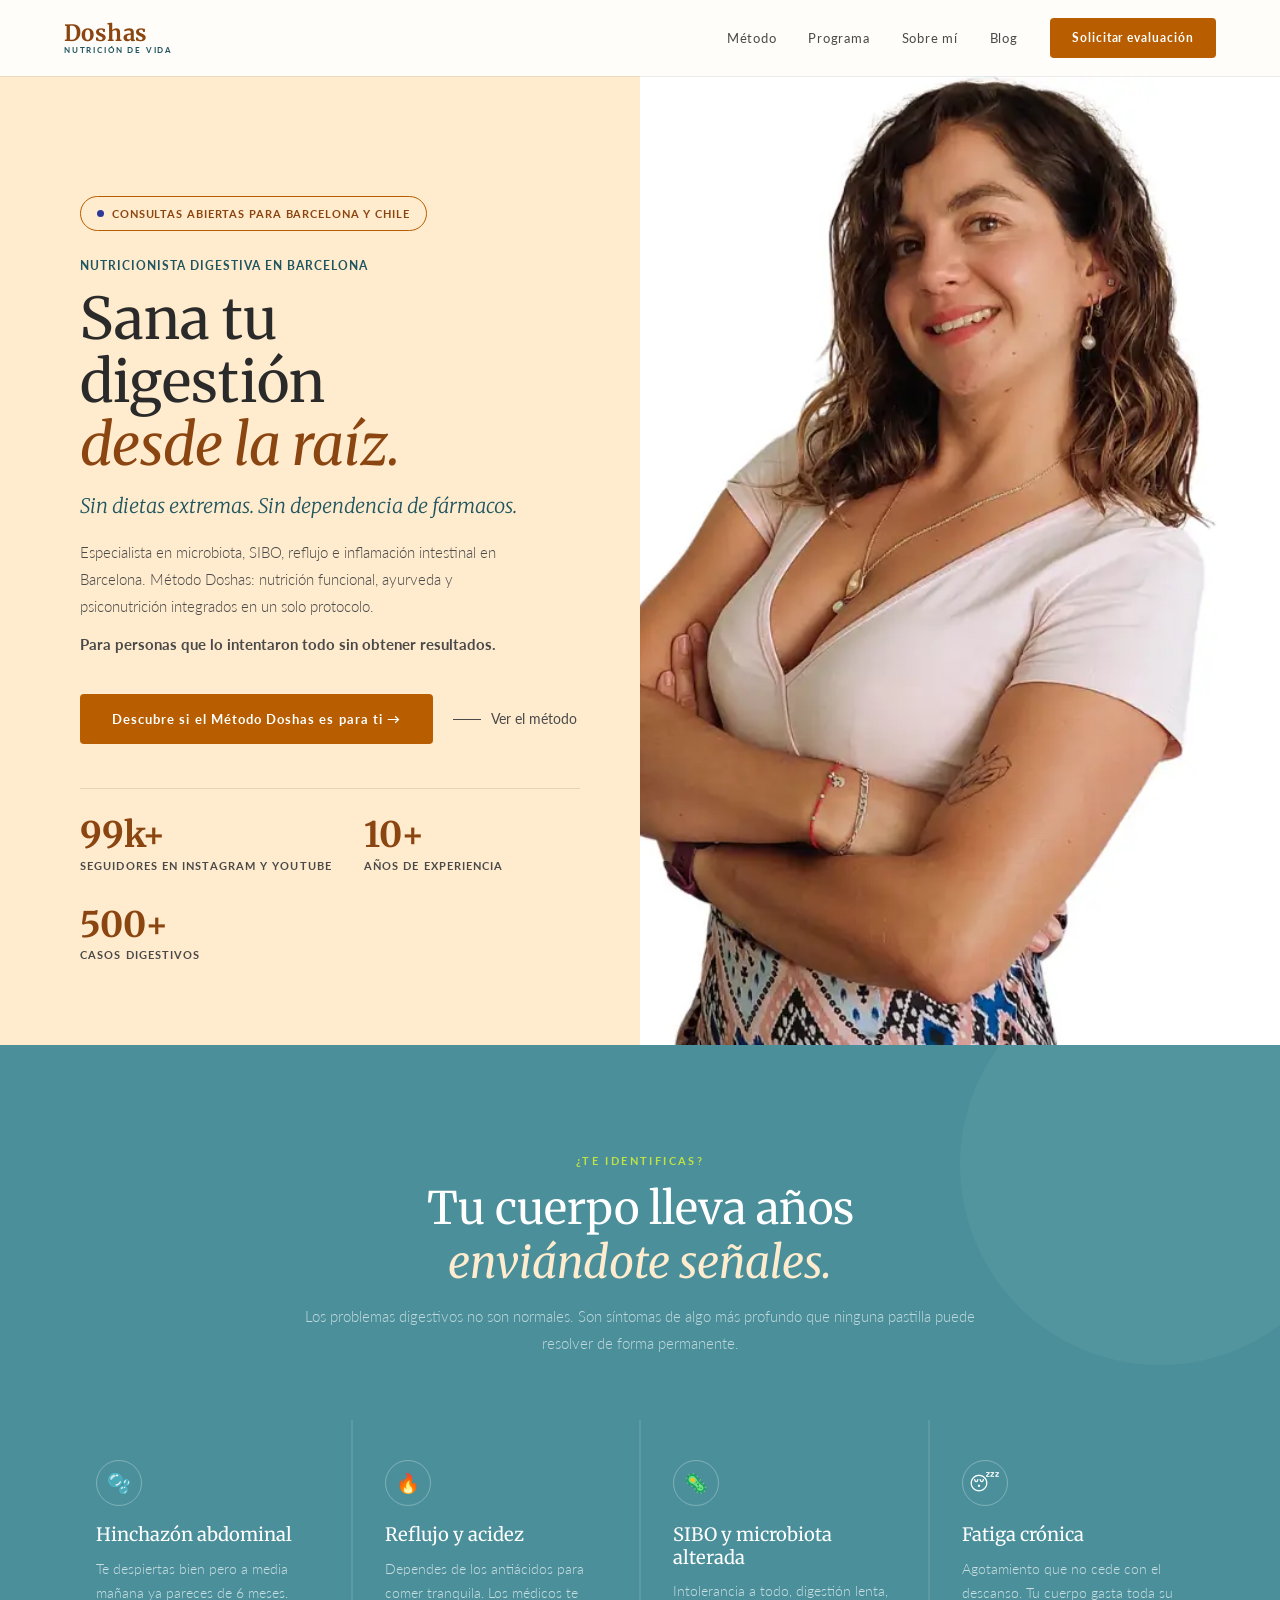
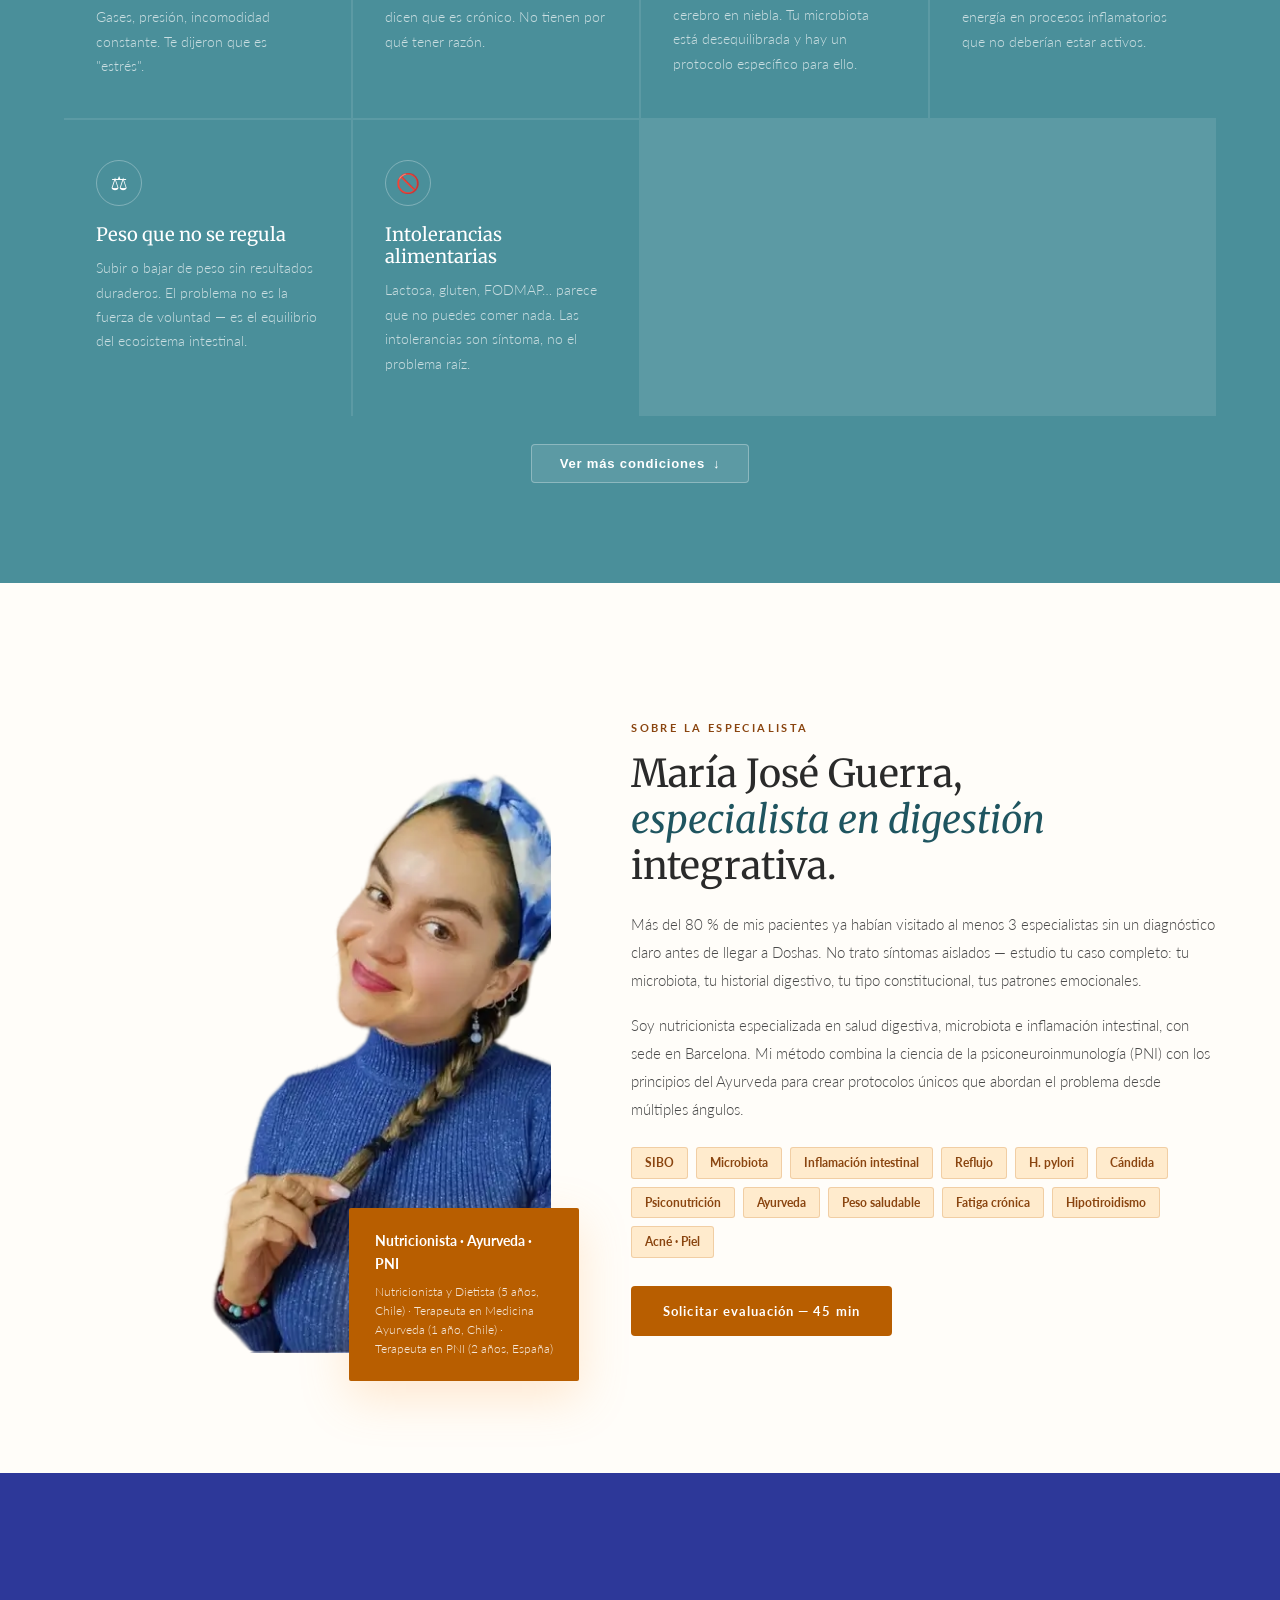
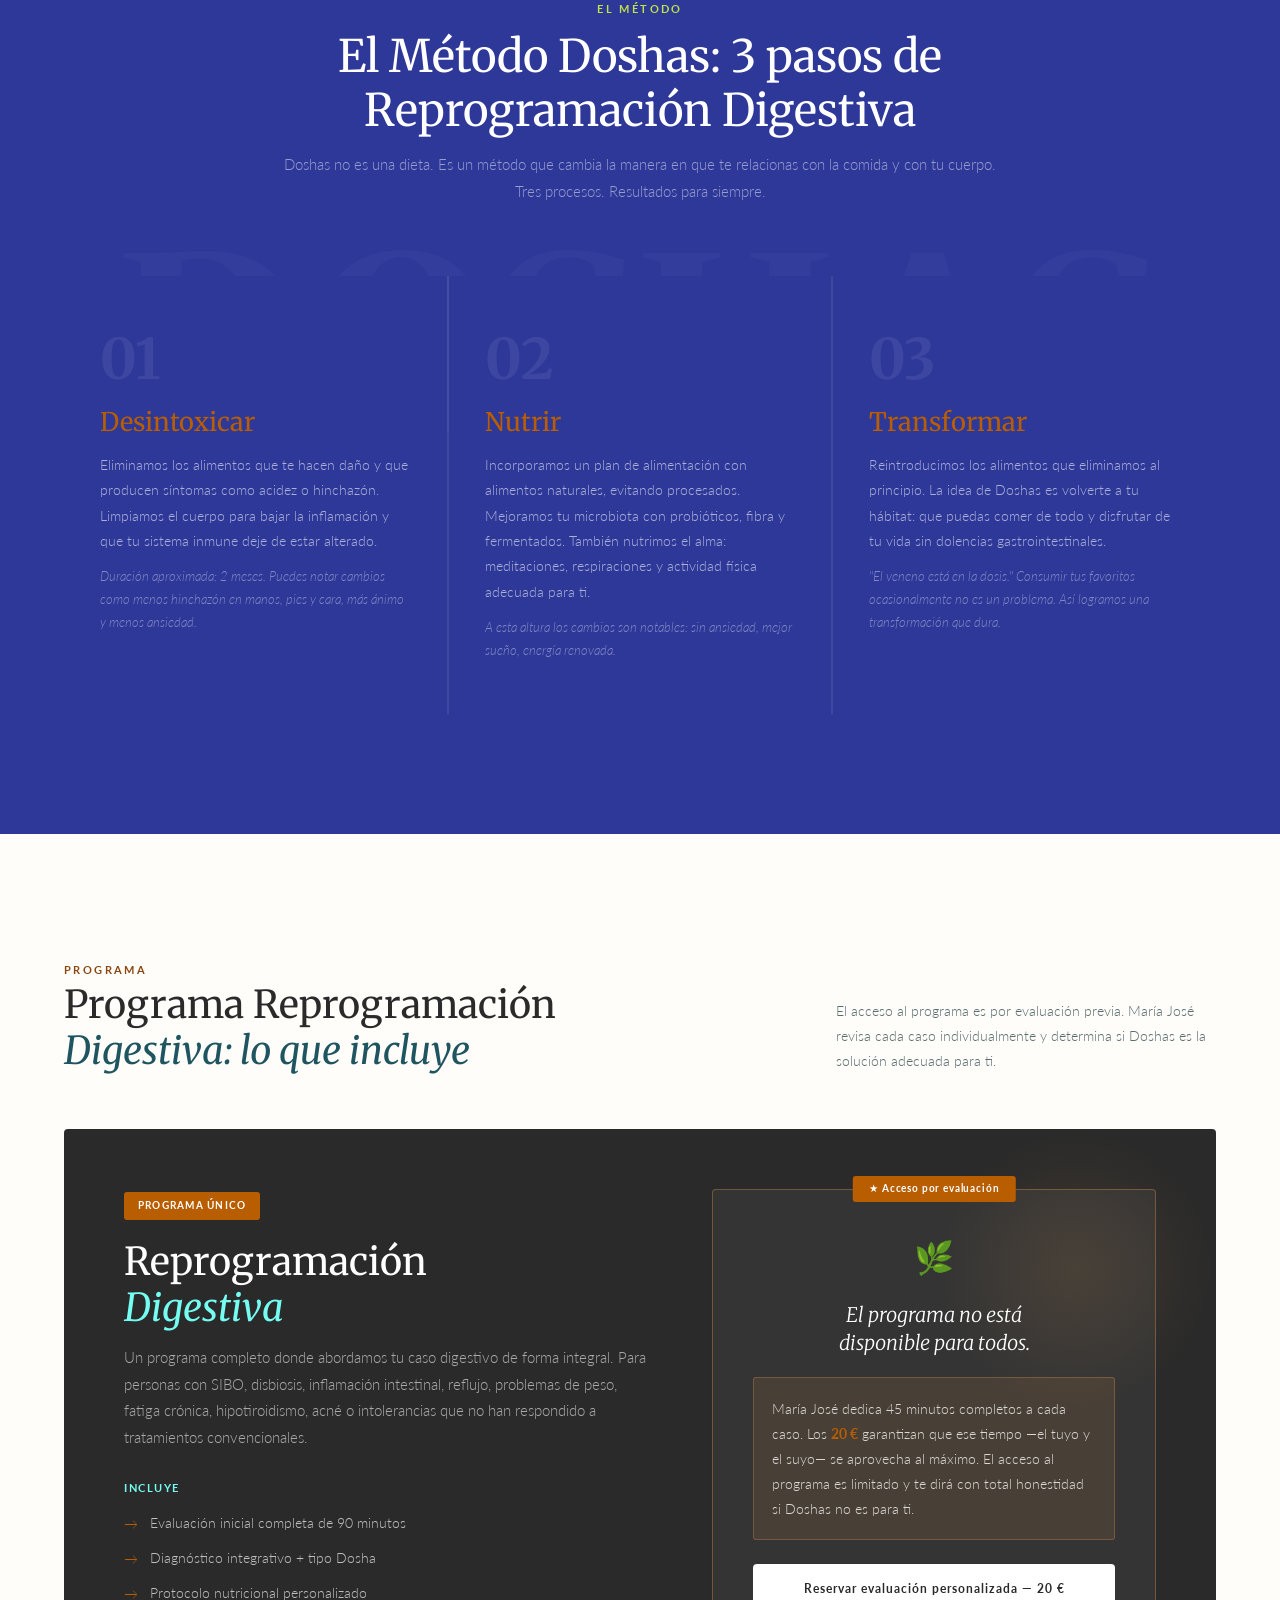
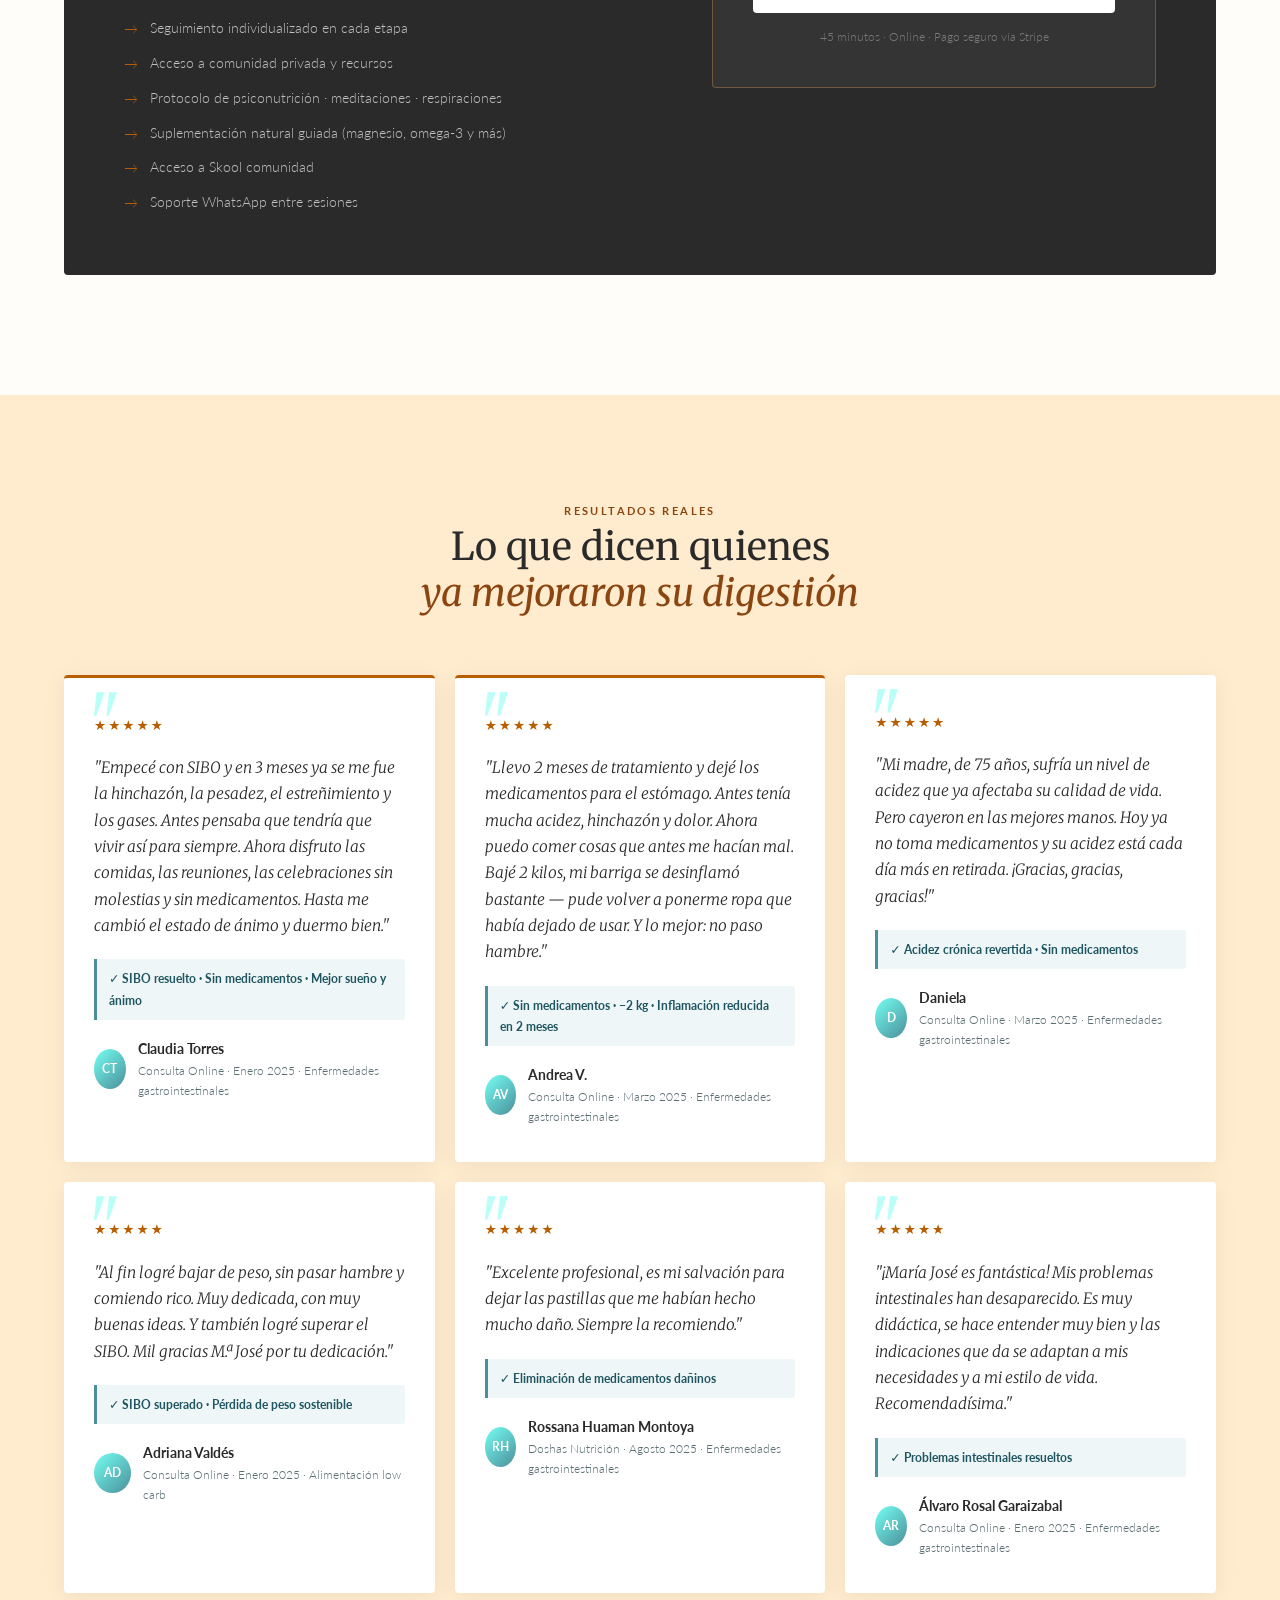
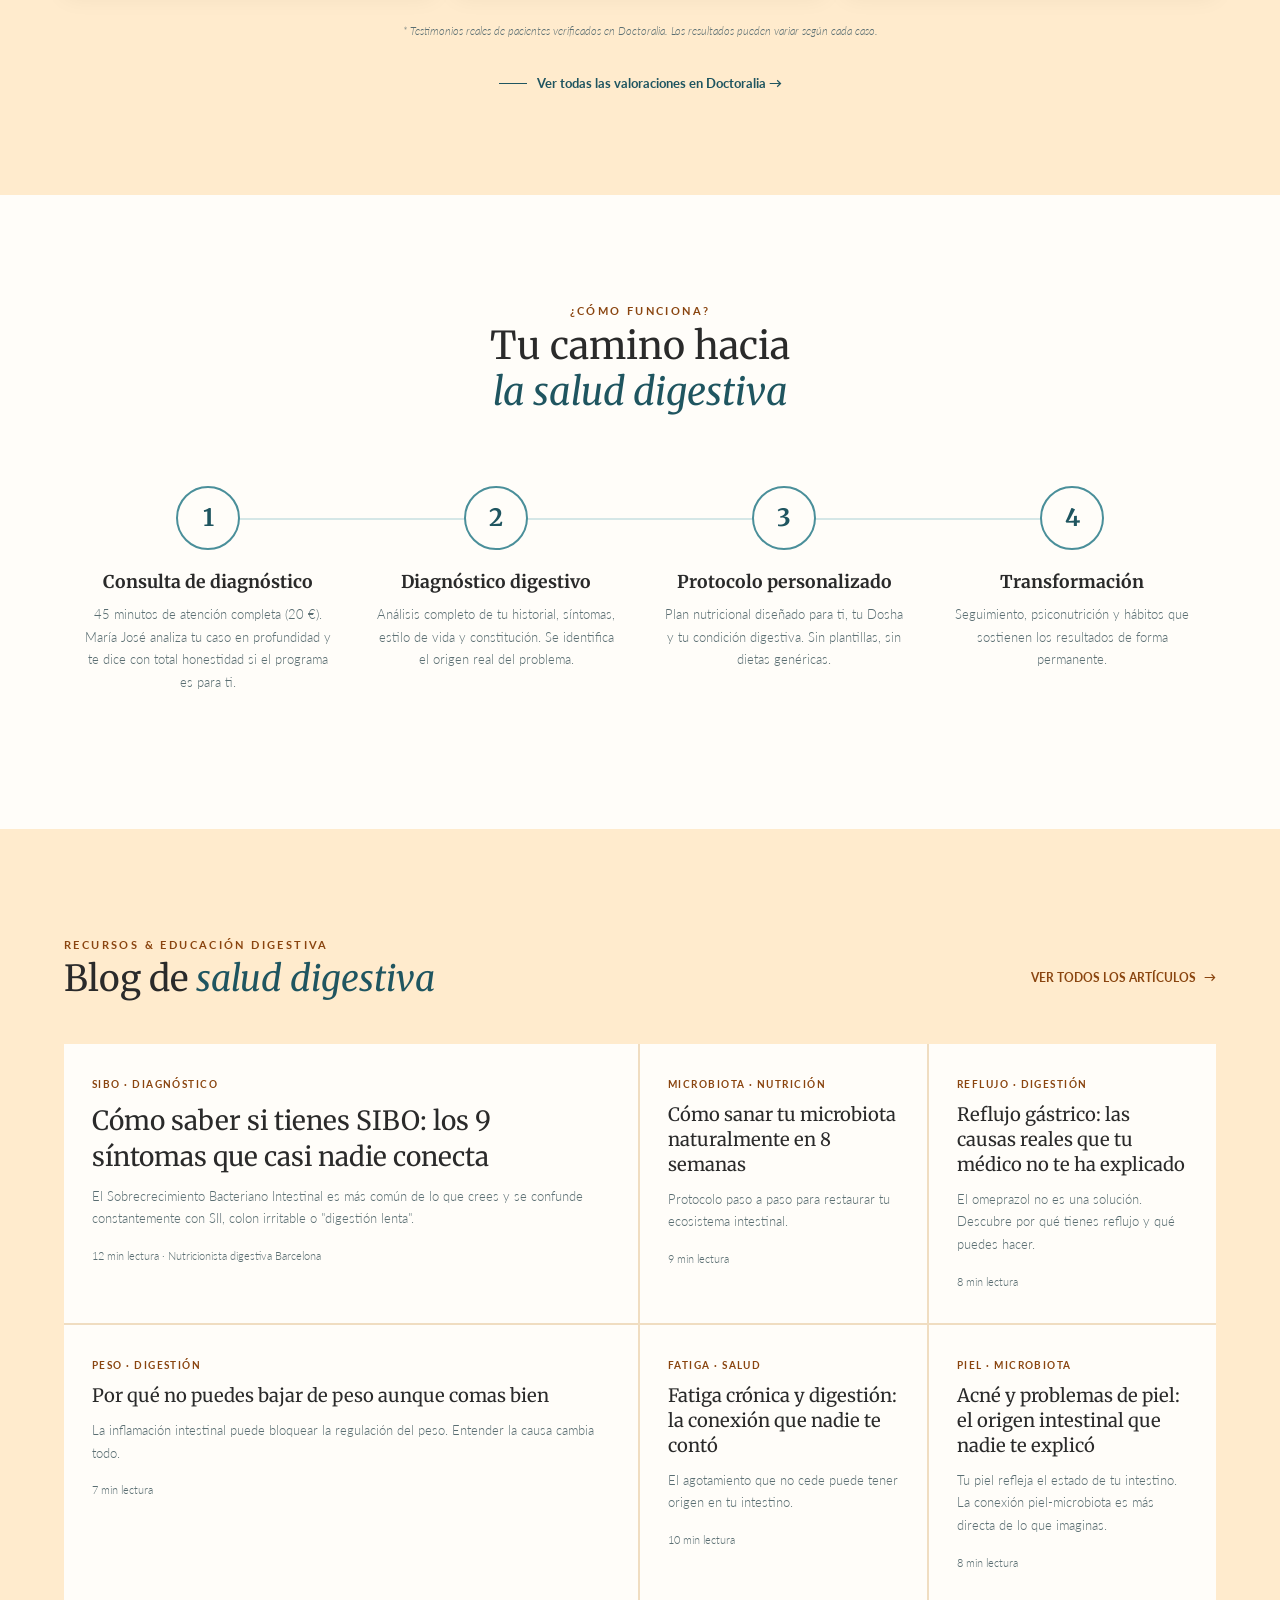
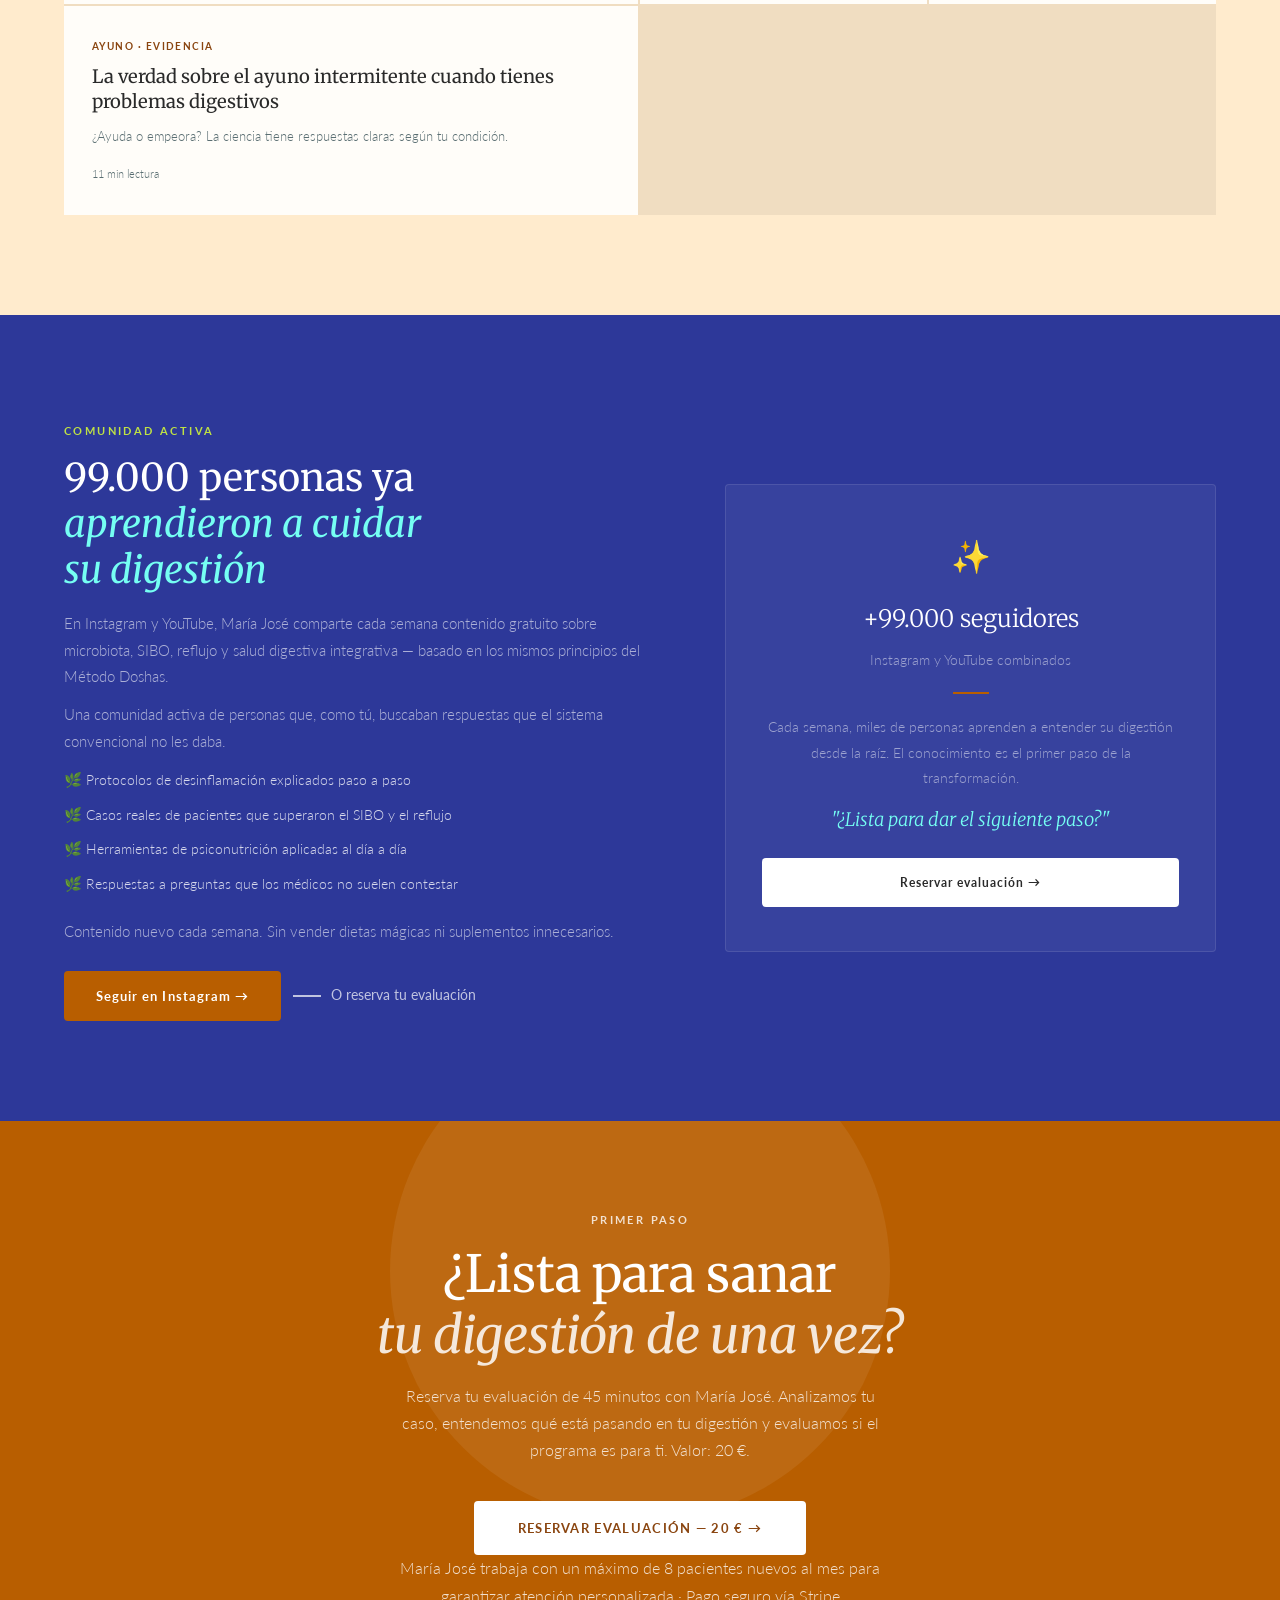
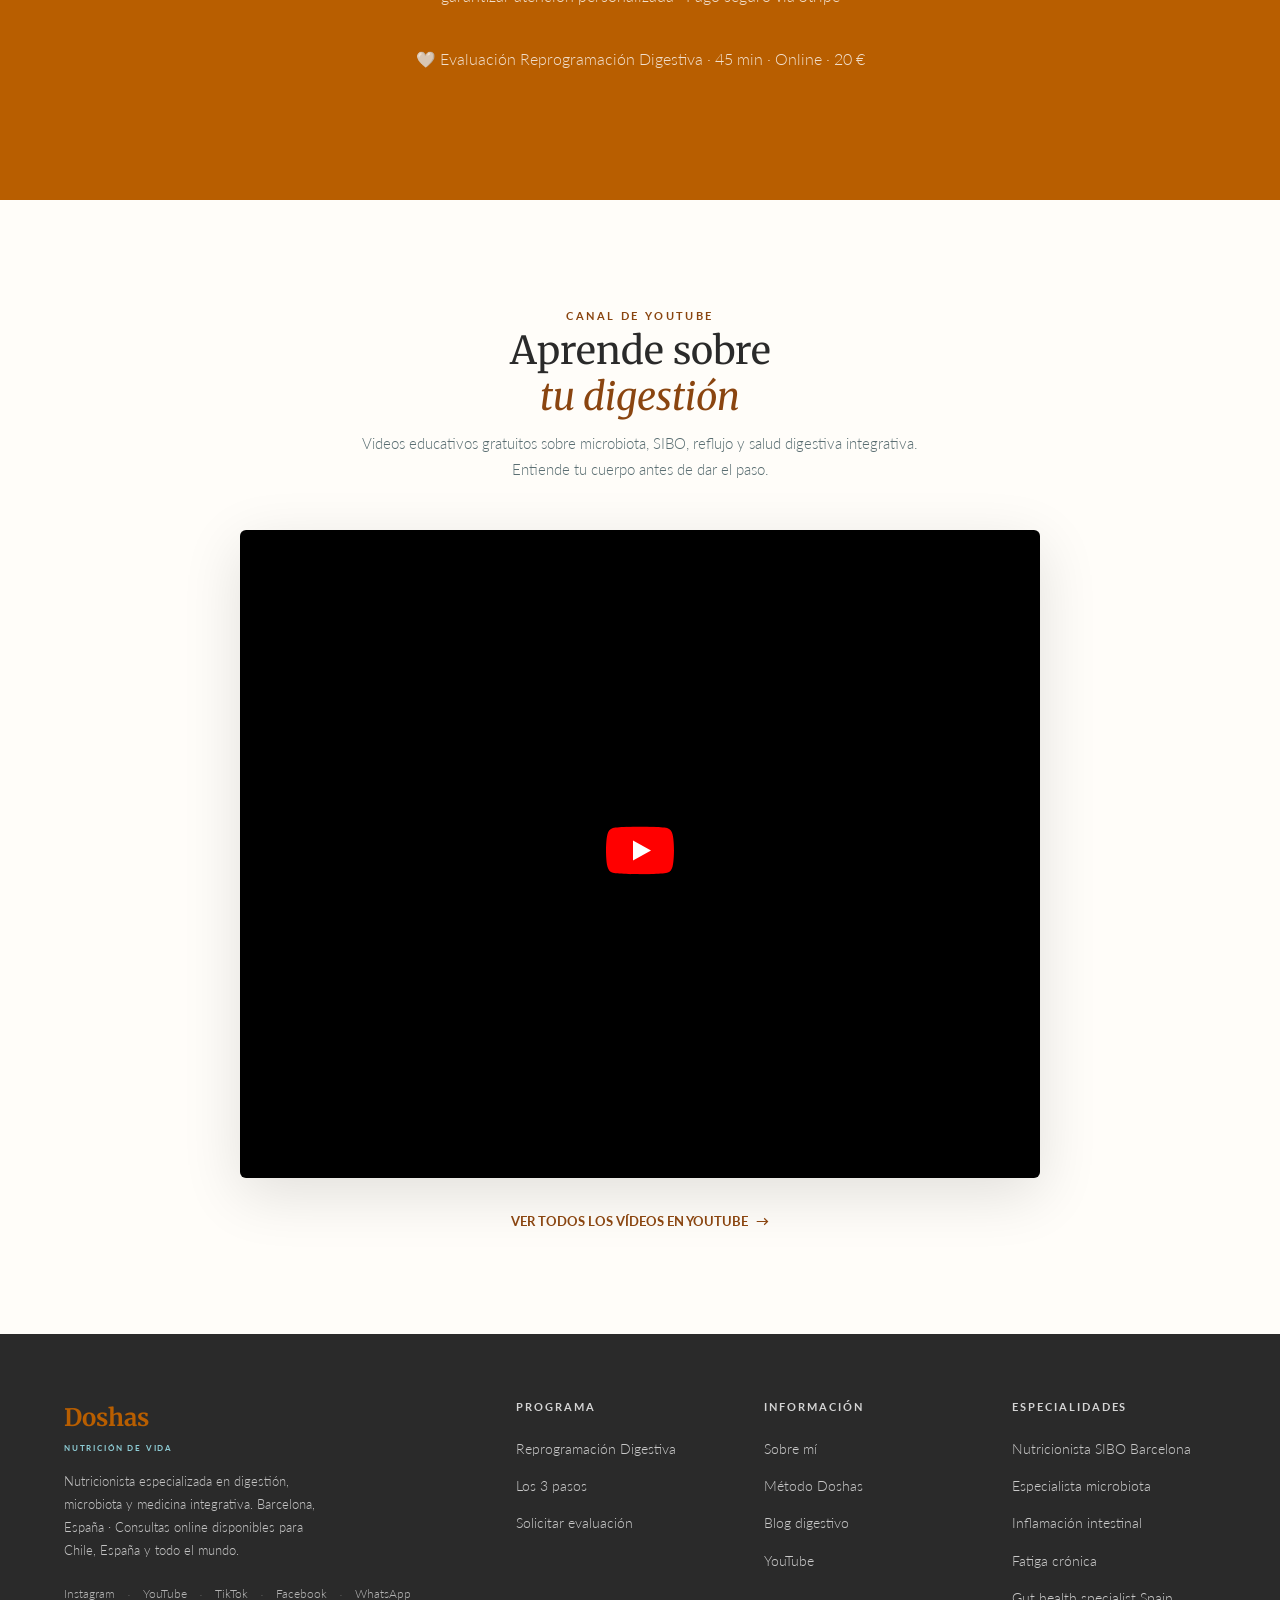
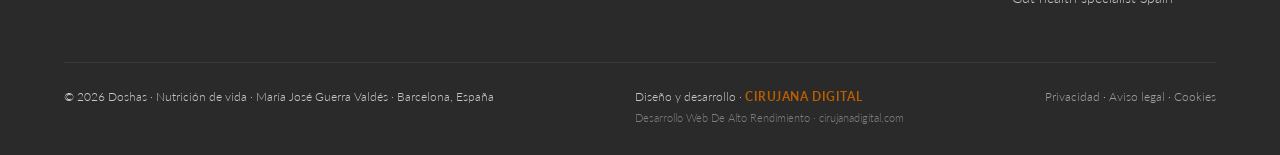
==== index.html @ 59d14a92 "optimi" ====
<!DOCTYPE html>
<html lang="es">
<head>
<!-- BASICS -->
<meta charset="UTF-8">
<meta name="viewport" content="width=device-width, initial-scale=1.0">
<title>Nutricionista Digestiva en Barcelona | Método Doshas | María José Guerra</title>
<meta name="description" content="Especialista en microbiota, SIBO, reflujo e hinchazón abdominal en Barcelona. Sin dietas extremas ni fármacos. Agenda tu Evaluación de Reprogramación Digestiva.">
<link rel="canonical" href="https://www.doshasnutricion.com/">
<link rel="alternate" hreflang="es" href="https://www.doshasnutricion.com/">
<link rel="alternate" hreflang="es-CL" href="https://www.doshasnutricion.com/">
<link rel="alternate" hreflang="x-default" href="https://www.doshasnutricion.com/">
<link rel="preconnect" href="https://fonts.googleapis.com">
<link rel="preconnect" href="https://fonts.gstatic.com" crossorigin>
<link rel="preconnect" href="https://i.ytimg.com">
<link rel="preload" as="image" href="/img/foto-mariajose-2.webp" fetchpriority="high">
<style></style>
<link rel="preload" href="/styles.css" as="style" onload="this.rel='stylesheet'">
<noscript><link rel="stylesheet" href="/styles.css"></noscript>
<link href="https://fonts.googleapis.com/css2?family=Merriweather:ital,wght@0,400;0,700;1,400&family=Lato:wght@300;400;700&display=swap" rel="stylesheet" media="print" onload="this.media='all'">
<noscript>
<link href="https://fonts.googleapis.com/css2?family=Merriweather:ital,wght@0,400;0,700;1,400&family=Lato:wght@300;400;700&display=swap" rel="stylesheet">
</noscript>
<link rel="icon" type="image/webp" href="/img/favicon.webp">
<link rel="apple-touch-icon" href="/img/apple-touch-icon.png">
<meta property="og:url" content="https://www.doshasnutricion.com/">
<meta property="og:title" content="Nutricionista Digestiva Barcelona | Método Doshas">
<meta property="og:description" content="Sana tu digestión desde la raíz. Sin dietas extremas. Sin fármacos.">
<meta property="og:type" content="website">
<meta property="og:locale" content="es_ES">
<meta property="og:image" content="https://www.doshasnutricion.com/img/og-mariajose.webp">
<meta property="og:image:width" content="1200">
<meta property="og:image:height" content="630">
<meta name="twitter:card" content="summary_large_image">
<meta name="twitter:title" content="Nutricionista Digestiva Barcelona | Método Doshas">
<meta name="twitter:description" content="Sana tu digestión desde la raíz. Sin fármacos.">
<meta name="twitter:image" content="https://www.doshasnutricion.com/img/og-mariajose.webp">
<script type="application/ld+json">
{
  "@context": "https://schema.org",
  "@graph": [
    {
      "@type": ["MedicalBusiness","LocalBusiness","Nutritionist"],
      "@id": "https://www.doshasnutricion.com/#business",
      "name": "Doshas · Nutrición de vida · María José Guerra Valdés",
      "url": "https://www.doshasnutricion.com",
      "telephone": "+34664331157",
      "priceRange": "€€€",
      "address": {
        "@type": "PostalAddress",
        "addressLocality": "Barcelona",
        "addressCountry": "ES"
      },
      "sameAs": [
        "https://www.instagram.com/mariajoseguerravaldes/",
        "https://www.youtube.com/@doshasnutricion59",
        "https://www.tiktok.com/@doshasnutricion",
        "https://www.facebook.com/MariaJoseGuerranutricionista"
      ],
      "aggregateRating": {
        "@type": "AggregateRating",
        "ratingValue": "5",
        "reviewCount": "3"
      },
      "review": [
        {
          "@type": "Review",
          "author": {"@type": "Person","name": "Claudia Torres"},
          "reviewRating": {"@type": "Rating","ratingValue": "5"},
          "datePublished": "2025-01",
          "reviewBody": "Después de años con problemas digestivos, el método Doshas cambió completamente mi salud."
        },
        {
          "@type": "Review",
          "author": {"@type": "Person","name": "Laura Martínez"},
          "reviewRating": {"@type": "Rating","ratingValue": "5"},
          "datePublished": "2025-02",
          "reviewBody": "Por primera vez entendí qué le pasaba a mi cuerpo."
        }
      ]
    },
    {
      "@type": "FAQPage",
      "@id": "https://www.doshasnutricion.com/#faq",
      "mainEntity": [
        {
          "@type": "Question",
          "name": "¿Qué es el Método Doshas?",
          "acceptedAnswer": {
            "@type": "Answer",
            "text": "Es un programa de Reprogramación Digestiva basado en microbiota, nutrición funcional y psiconutrición."
          }
        }
      ]
    }
  ]
}
</script>
</head>
<body>
<nav id="mainNav" role="navigation" aria-label="Navegación principal">
  <div class="container">
    <div class="nav-inner">
      <a href="/" class="nav-logo" aria-label="Inicio — Doshas Nutrición de vida">
        Doshas
        <span>Nutrición de vida</span>
      </a>
      <ul class="nav-links" role="list">
        <li><a href="#metodo">Método</a></li>
        <li><a href="#servicios">Programa</a></li>
        <li><a href="#sobre-mi">Sobre mí</a></li>
        <li><a href="#blog">Blog</a></li>
        <li><a href="#calendly" class="nav-cta">Solicitar evaluación</a></li>
      </ul>
      <button class="nav-hamburger" id="hamburger" aria-label="Abrir menú" aria-expanded="false" aria-controls="mobileNav">
        <span></span><span></span><span></span>
      </button>
    </div>
  </div>
</nav>
<div class="mobile-nav" id="mobileNav" role="dialog" aria-modal="true" aria-label="Menú">
  <button class="mobile-nav-close" id="mobileClose" aria-label="Cerrar menú">✕</button>
  <a href="#metodo" class="mobile-link">Método</a>
  <a href="#servicios" class="mobile-link">Programa</a>
  <a href="#sobre-mi" class="mobile-link">Sobre mí</a>
  <a href="#blog" class="mobile-link">Blog</a>
  <a href="#calendly" class="mobile-link">Solicitar evaluación</a>
</div>
<main>
<!-- HERO -->
<section class="hero" aria-label="Sección principal">
  <div class="hero-left">
    <div class="hero-badge">
      <div class="hero-badge-dot" aria-hidden="true"></div>
      <span>Consultas abiertas para Barcelona y Chile</span>
    </div>
    <p class="hero-seo-label">Nutricionista digestiva en Barcelona</p>
    <h1>
      Sana tu<br>
      digestión<br>
      <em>desde la raíz.</em>
    </h1>
    <p class="hero-tagline">Sin dietas extremas. Sin dependencia de fármacos.</p>
    <p class="hero-desc">
      Especialista en microbiota, SIBO, reflujo e inflamación intestinal en Barcelona.
      Método Doshas: nutrición funcional, ayurveda y psiconutrición integrados en un solo protocolo.
      <strong class="d-block mt-10 color-ink-mid">Para personas que lo intentaron todo sin obtener resultados.</strong>
    </p>
    <div class="hero-actions">
      <a href="#metodo" class="btn-primary">
        Descubre si el Método Doshas es para ti →
      </a>
      <a href="#metodo" class="btn-ghost">Ver el método</a>
    </div>
    <div class="hero-stats" role="list">
      <div role="listitem">
        <div class="hero-stat-number">99k+</div>
        <div class="hero-stat-label">Seguidores en Instagram y YouTube</div>
      </div>
      <div role="listitem">
        <div class="hero-stat-number">10+</div>
        <div class="hero-stat-label">Años de experiencia</div>
      </div>
      <div role="listitem">
        <div class="hero-stat-number">500+</div>
        <div class="hero-stat-label">Casos digestivos</div>
      </div>
    </div>
  </div>
  <div class="hero-right" aria-hidden="true">
    <img
      src="img/foto-mariajose-2.webp"
      alt="María José Guerra Valdés — Nutricionista digestiva Barcelona"
      width="800" height="1000"
      loading="eager" fetchpriority="high"
      sizes="(max-width: 768px) 100vw, 50vw"
      onerror="this.style.display='none'; this.parentElement.classList.add('hero-right--fallback')"
      class="img-cover">
  </div>
</section>
<!-- PATOLOGÍAS -->
<section class="pain-section" aria-labelledby="pain-heading">
  <div class="container">
    <div class="pain-intro fade-up">
      <span class="eyebrow">¿Te identificas?</span>
      <h2 id="pain-heading">Tu cuerpo lleva años<br><em>enviándote señales.</em></h2>
      <p class="pain-intro-desc">
        Los problemas digestivos no son normales. Son síntomas de algo más profundo que ninguna pastilla puede resolver de forma permanente.
      </p>
    </div>
    <div class="pain-grid" role="list" id="painGrid">
      <article class="pain-card fade-up" role="listitem">
        <div class="pain-icon" aria-hidden="true">🫧</div>
        <h3>Hinchazón abdominal</h3>
        <p>Te despiertas bien pero a media mañana ya pareces de 6 meses. Gases, presión, incomodidad constante. Te dijeron que es "estrés".</p>
      </article>
      <article class="pain-card fade-up" role="listitem">
        <div class="pain-icon" aria-hidden="true">🔥</div>
        <h3>Reflujo y acidez</h3>
        <p>Dependes de los antiácidos para comer tranquila. Los médicos te dicen que es crónico. No tienen por qué tener razón.</p>
      </article>
      <article class="pain-card fade-up" role="listitem">
        <div class="pain-icon" aria-hidden="true">🦠</div>
        <h3>SIBO y microbiota alterada</h3>
        <p>Intolerancia a todo, digestión lenta, cerebro en niebla. Tu microbiota está desequilibrada y hay un protocolo específico para ello.</p>
      </article>
      <article class="pain-card fade-up" role="listitem">
        <div class="pain-icon" aria-hidden="true">😴</div>
        <h3>Fatiga crónica</h3>
        <p>Agotamiento que no cede con el descanso. Tu cuerpo gasta toda su energía en procesos inflamatorios que no deberían estar activos.</p>
      </article>
      <article class="pain-card fade-up" role="listitem">
        <div class="pain-icon" aria-hidden="true">⚖️</div>
        <h3>Peso que no se regula</h3>
        <p>Subir o bajar de peso sin resultados duraderos. El problema no es la fuerza de voluntad — es el equilibrio del ecosistema intestinal.</p>
      </article>
      <article class="pain-card fade-up" role="listitem">
        <div class="pain-icon" aria-hidden="true">🚫</div>
        <h3>Intolerancias alimentarias</h3>
        <p>Lactosa, gluten, FODMAP… parece que no puedes comer nada. Las intolerancias son síntoma, no el problema raíz.</p>
      </article>
      <article class="pain-card fade-up pain-card--extra" role="listitem" aria-hidden="true">
        <div class="pain-icon" aria-hidden="true">🔄</div>
        <h3>Estreñimiento o diarrea</h3>
        <p>Tu tránsito nunca es predecible. La irregularidad intestinal crónica tiene origen en el ecosistema intestinal, no en la fibra.</p>
      </article>
      <article class="pain-card fade-up pain-card--extra" role="listitem" aria-hidden="true">
        <div class="pain-icon" aria-hidden="true">🍄</div>
        <h3>Cándida y H. pylori</h3>
        <p>Fatiga, niebla mental, antojos de azúcar y digestión comprometida. Condiciones frecuentes con protocolo específico y natural.</p>
      </article>
      <article class="pain-card fade-up pain-card--extra" role="listitem" aria-hidden="true">
        <div class="pain-icon" aria-hidden="true">🌸</div>
        <h3>Acné y alergias en la piel</h3>
        <p>La piel refleja el estado interno. Muchos problemas cutáneos tienen origen en la inflamación intestinal y el desequilibrio de la microbiota.</p>
      </article>
      <article class="pain-card fade-up pain-card--extra" role="listitem" aria-hidden="true">
        <div class="pain-icon" aria-hidden="true">🦋</div>
        <h3>Hipotiroidismo</h3>
        <p>La tiroides y el intestino están estrechamente conectados. La inflamación crónica puede afectar la función tiroidea directamente.</p>
      </article>
    </div>
    <div class="text-center mt-28">
      <button class="pain-expand-btn" id="painExpandBtn" onclick="expandPain()" aria-expanded="false" aria-controls="painGrid">
        Ver más condiciones <span class="pain-expand-icon">↓</span>
      </button>
    </div>
  </div>
</section>
<!-- SOBRE MARÍA JOSÉ -->
<section class="about-section" id="sobre-mi" aria-labelledby="about-heading">
  <div class="container">
    <div class="about-grid">
      <div class="about-image-wrap fade-up">
        <img
          src="img/foto-mariajose-about.webp"
          alt="María José Guerra — Especialista en microbiota y digestión Barcelona"
          width="600" height="800" loading="lazy"
          class="img-cover img-ratio-3-4">
        <div class="about-credential-card">
          <h4>Nutricionista · Ayurveda · PNI</h4>
          <p>Nutricionista y Dietista (5 años, Chile) · Terapeuta en Medicina Ayurveda (1 año, Chile) · Terapeuta en PNI (2 años, España)</p>
        </div>
      </div>
      <div class="about-content fade-up">
        <span class="eyebrow">Sobre la especialista</span>
        <h2 id="about-heading">
          María José Guerra,<br>
          <em>especialista en digestión</em><br>
          integrativa.
        </h2>
        <p>
          Más del 80 % de mis pacientes ya habían visitado al menos 3 especialistas sin un diagnóstico claro antes de llegar a Doshas.
          No trato síntomas aislados — estudio tu caso completo: tu microbiota, tu historial digestivo, tu tipo constitucional, tus patrones emocionales.
        </p>
        <p>
          Soy nutricionista especializada en salud digestiva, microbiota e inflamación intestinal, con sede en Barcelona.
          Mi método combina la ciencia de la psiconeuroinmunología (PNI) con los principios del Ayurveda para crear protocolos únicos
          que abordan el problema desde múltiples ángulos.
        </p>
        <div class="about-tags" role="list">
          <span class="tag" role="listitem">SIBO</span>
          <span class="tag" role="listitem">Microbiota</span>
          <span class="tag" role="listitem">Inflamación intestinal</span>
          <span class="tag" role="listitem">Reflujo</span>
          <span class="tag" role="listitem">H. pylori</span>
          <span class="tag" role="listitem">Cándida</span>
          <span class="tag" role="listitem">Psiconutrición</span>
          <span class="tag" role="listitem">Ayurveda</span>
          <span class="tag" role="listitem">Peso saludable</span>
          <span class="tag" role="listitem">Fatiga crónica</span>
          <span class="tag" role="listitem">Hipotiroidismo</span>
          <span class="tag" role="listitem">Acné · Piel</span>
        </div>
        <a href="#" onclick="openCountryModal(event)" class="btn-primary">
          Solicitar evaluación — 45 min
        </a>
      </div>
    </div>
  </div>
</section>
<!-- MÉTODO DOSHAS -->
<section class="method-section" id="metodo" aria-labelledby="method-heading">
  <div class="container">
    <div class="method-header fade-up">
      <span class="eyebrow">El método</span>
      <h2 id="method-heading">El Método Doshas: 3 pasos de Reprogramación Digestiva</h2>
      <p>Doshas no es una dieta. Es un método que cambia la manera en que te relacionas con la comida y con tu cuerpo. Tres procesos. Resultados para siempre.</p>
    </div>
    <div class="method-steps">
      <article class="method-step fade-up">
        <div class="method-step-num">01</div>
        <h3>Desintoxicar</h3>
        <p>Eliminamos los alimentos que te hacen daño y que producen síntomas como acidez o hinchazón. Limpiamos el cuerpo para bajar la inflamación y que tu sistema inmune deje de estar alterado.</p>
        <p class="method-detail">Duración aproximada: 2 meses. Puedes notar cambios como menos hinchazón en manos, pies y cara, más ánimo y menos ansiedad.</p>
      </article>
      <article class="method-step fade-up">
        <div class="method-step-num">02</div>
        <h3>Nutrir</h3>
        <p>Incorporamos un plan de alimentación con alimentos naturales, evitando procesados. Mejoramos tu microbiota con probióticos, fibra y fermentados. También nutrimos el alma: meditaciones, respiraciones y actividad física adecuada para ti.</p>
        <p class="method-detail">A esta altura los cambios son notables: sin ansiedad, mejor sueño, energía renovada.</p>
      </article>
      <article class="method-step fade-up">
        <div class="method-step-num">03</div>
        <h3>Transformar</h3>
        <p>Reintroducimos los alimentos que eliminamos al principio. La idea de Doshas es volverte a tu hábitat: que puedas comer de todo y disfrutar de tu vida sin dolencias gastrointestinales.</p>
        <p class="method-detail">"El veneno está en la dosis." Consumir tus favoritos ocasionalmente no es un problema. Así logramos una transformación que dura.</p>
      </article>
    </div>
  </div>
</section>
<!-- SERVICIOS -->
<section class="services-section" id="servicios" aria-labelledby="services-heading">
  <div class="container">
    <div class="services-header fade-up">
      <div>
        <span class="eyebrow">Programa</span>
        <h2 id="services-heading">Programa Reprogramación<br><em>Digestiva: lo que incluye</em></h2>
      </div>
      <p>El acceso al programa es por evaluación previa. María José revisa cada caso individualmente y determina si Doshas es la solución adecuada para ti.</p>
    </div>
    <div class="program-card fade-up">
      <div>
        <span class="program-tag">Programa único</span>
        <h3 class="program-name">Reprogramación<br><em>Digestiva</em></h3>
        <p class="program-desc">
          Un programa completo donde abordamos tu caso digestivo de forma integral.
          Para personas con SIBO, disbiosis, inflamación intestinal, reflujo, problemas de peso, fatiga crónica,
          hipotiroidismo, acné o intolerancias que no han respondido a tratamientos convencionales.
        </p>
        <div class="program-includes">
          <p class="program-includes-label">Incluye</p>
          <ul class="program-list">
            <li>Evaluación inicial completa de 90 minutos</li>
            <li>Diagnóstico integrativo + tipo Dosha</li>
            <li>Protocolo nutricional personalizado</li>
            <li>Seguimiento individualizado en cada etapa</li>
            <li>Acceso a comunidad privada y recursos</li>
            <li>Protocolo de psiconutrición · meditaciones · respiraciones</li>
            <li>Suplementación natural guiada (magnesio, omega-3 y más)</li>
            <li>Acceso a Skool comunidad</li>
            <li>Soporte WhatsApp entre sesiones</li>
          </ul>
        </div>
      </div>
      <div class="program-access-box">
        <div class="program-access-icon">🌿</div>
        <p class="program-access-title">
          El programa no está<br>disponible para todos.
        </p>
        <div class="program-access-note">
          María José dedica 45 minutos completos a cada caso. Los <strong class="color-orange">20 €</strong> garantizan que ese tiempo —el tuyo y el suyo— se aprovecha al máximo. El acceso al programa es limitado y te dirá con total honestidad si Doshas no es para ti.
        </div>
        <a href="#" onclick="openCountryModal(event)" class="btn-white">
          Reservar evaluación personalizada — 20 €
        </a>
        <p class="program-access-legal">
          45 minutos · Online · Pago seguro vía Stripe
        </p>
      </div>
    </div>
  </div>
</section>
<!-- TESTIMONIOS REALES -->
<section class="results-section" aria-labelledby="results-heading">
  <div class="container">
    <div class="results-header fade-up">
      <span class="eyebrow">Resultados reales</span>
      <h2 id="results-heading">Lo que dicen quienes<br><em>ya mejoraron su digestión</em></h2>
    </div>
    <div class="testimonials-grid testimonials-grid--expanded" role="list">
      <article class="testimonial-card testimonial-card--featured fade-up" role="listitem">
        <div class="testimonial-stars" aria-label="5 estrellas">★★★★★</div>
        <p class="testimonial-quote">
          "Empecé con SIBO y en 3 meses ya se me fue la hinchazón, la pesadez, el estreñimiento y los gases. Antes pensaba que tendría que vivir así para siempre. Ahora disfruto las comidas, las reuniones, las celebraciones sin molestias y sin medicamentos. Hasta me cambió el estado de ánimo y duermo bien."
        </p>
        <div class="testimonial-result">✓ SIBO resuelto · Sin medicamentos · Mejor sueño y ánimo</div>
        <div class="testimonial-author">
          <div class="testimonial-avatar" aria-hidden="true">CT</div>
          <div>
            <div class="testimonial-name">Claudia Torres</div>
            <div class="testimonial-detail">Consulta Online · Enero 2025 · Enfermedades gastrointestinales</div>
          </div>
        </div>
      </article>
      <article class="testimonial-card testimonial-card--featured fade-up" role="listitem">
        <div class="testimonial-stars" aria-label="5 estrellas">★★★★★</div>
        <p class="testimonial-quote">
          "Llevo 2 meses de tratamiento y dejé los medicamentos para el estómago. Antes tenía mucha acidez, hinchazón y dolor. Ahora puedo comer cosas que antes me hacían mal. Bajé 2 kilos, mi barriga se desinflamó bastante — pude volver a ponerme ropa que había dejado de usar. Y lo mejor: no paso hambre."
        </p>
        <div class="testimonial-result">✓ Sin medicamentos · −2 kg · Inflamación reducida en 2 meses</div>
        <div class="testimonial-author">
          <div class="testimonial-avatar" aria-hidden="true">AV</div>
          <div>
            <div class="testimonial-name">Andrea V.</div>
            <div class="testimonial-detail">Consulta Online · Marzo 2025 · Enfermedades gastrointestinales</div>
          </div>
        </div>
      </article>
      <article class="testimonial-card fade-up" role="listitem">
        <div class="testimonial-stars" aria-label="5 estrellas">★★★★★</div>
        <p class="testimonial-quote">
          "Mi madre, de 75 años, sufría un nivel de acidez que ya afectaba su calidad de vida. Pero cayeron en las mejores manos. Hoy ya no toma medicamentos y su acidez está cada día más en retirada. ¡Gracias, gracias, gracias!"
        </p>
        <div class="testimonial-result">✓ Acidez crónica revertida · Sin medicamentos</div>
        <div class="testimonial-author">
          <div class="testimonial-avatar" aria-hidden="true">D</div>
          <div>
            <div class="testimonial-name">Daniela</div>
            <div class="testimonial-detail">Consulta Online · Marzo 2025 · Enfermedades gastrointestinales</div>
          </div>
        </div>
      </article>
      <article class="testimonial-card fade-up" role="listitem">
        <div class="testimonial-stars" aria-label="5 estrellas">★★★★★</div>
        <p class="testimonial-quote">
          "Al fin logré bajar de peso, sin pasar hambre y comiendo rico. Muy dedicada, con muy buenas ideas. Y también logré superar el SIBO. Mil gracias M.ª José por tu dedicación."
        </p>
        <div class="testimonial-result">✓ SIBO superado · Pérdida de peso sostenible</div>
        <div class="testimonial-author">
          <div class="testimonial-avatar" aria-hidden="true">AD</div>
          <div>
            <div class="testimonial-name">Adriana Valdés</div>
            <div class="testimonial-detail">Consulta Online · Enero 2025 · Alimentación low carb</div>
          </div>
        </div>
      </article>
      <article class="testimonial-card fade-up" role="listitem">
        <div class="testimonial-stars" aria-label="5 estrellas">★★★★★</div>
        <p class="testimonial-quote">
          "Excelente profesional, es mi salvación para dejar las pastillas que me habían hecho mucho daño. Siempre la recomiendo."
        </p>
        <div class="testimonial-result">✓ Eliminación de medicamentos dañinos</div>
        <div class="testimonial-author">
          <div class="testimonial-avatar" aria-hidden="true">RH</div>
          <div>
            <div class="testimonial-name">Rossana Huaman Montoya</div>
            <div class="testimonial-detail">Doshas Nutrición · Agosto 2025 · Enfermedades gastrointestinales</div>
          </div>
        </div>
      </article>
      <article class="testimonial-card fade-up" role="listitem">
        <div class="testimonial-stars" aria-label="5 estrellas">★★★★★</div>
        <p class="testimonial-quote">
          "¡María José es fantástica! Mis problemas intestinales han desaparecido. Es muy didáctica, se hace entender muy bien y las indicaciones que da se adaptan a mis necesidades y a mi estilo de vida. Recomendadísima."
        </p>
        <div class="testimonial-result">✓ Problemas intestinales resueltos</div>
        <div class="testimonial-author">
          <div class="testimonial-avatar" aria-hidden="true">AR</div>
          <div>
            <div class="testimonial-name">Álvaro Rosal Garaizabal</div>
            <div class="testimonial-detail">Consulta Online · Enero 2025 · Enfermedades gastrointestinales</div>
          </div>
        </div>
      </article>
    </div>
    <p class="disclaimer-note">* Testimonios reales de pacientes verificados en Doctoralia. Los resultados pueden variar según cada caso.</p>
    <div class="text-center mt-24">
      <a href="https://www.doctoralia.cl/maria-jose-guerra-valdes/nutricionista/la-serena" rel="noopener" target="_blank" class="btn-ghost btn-ghost--teal btn-ghost--sm btn-ghost--bold">
        Ver todas las valoraciones en Doctoralia →
      </a>
    </div>
  </div>
</section>
<!-- PROCESO -->
<section class="process-section" aria-labelledby="process-heading">
  <div class="container">
    <div class="process-header fade-up">
      <span class="eyebrow">¿Cómo funciona?</span>
      <h2 id="process-heading">Tu camino hacia<br><em>la salud digestiva</em></h2>
    </div>
    <div class="process-steps" role="list">
      <div class="process-step fade-up" role="listitem">
        <div class="process-step-circle" aria-hidden="true">1</div>
        <h3>Consulta de diagnóstico</h3>
        <p>45 minutos de atención completa (20 €). María José analiza tu caso en profundidad y te dice con total honestidad si el programa es para ti.</p>
      </div>
      <div class="process-step fade-up" role="listitem">
        <div class="process-step-circle" aria-hidden="true">2</div>
        <h3>Diagnóstico digestivo</h3>
        <p>Análisis completo de tu historial, síntomas, estilo de vida y constitución. Se identifica el origen real del problema.</p>
      </div>
      <div class="process-step fade-up" role="listitem">
        <div class="process-step-circle" aria-hidden="true">3</div>
        <h3>Protocolo personalizado</h3>
        <p>Plan nutricional diseñado para ti, tu Dosha y tu condición digestiva. Sin plantillas, sin dietas genéricas.</p>
      </div>
      <div class="process-step fade-up" role="listitem">
        <div class="process-step-circle" aria-hidden="true">4</div>
        <h3>Transformación</h3>
        <p>Seguimiento, psiconutrición y hábitos que sostienen los resultados de forma permanente.</p>
      </div>
    </div>
  </div>
</section>
<!-- BLOG -->
<section class="blog-section" id="blog" aria-labelledby="blog-heading">
  <div class="container">
    <div class="blog-header fade-up">
      <div>
        <span class="eyebrow">Recursos & educación digestiva</span>
        <h2 id="blog-heading">Blog de <em>salud digestiva</em></h2>
      </div>
      <a href="/blog" class="blog-link blog-link--touch">Ver todos los artículos</a>
    </div>
    <div class="blog-grid" role="list">
      <article class="blog-card featured fade-up" role="listitem">
        <div class="blog-card-cat">SIBO · Diagnóstico</div>
        <h3>Cómo saber si tienes SIBO: los 9 síntomas que casi nadie conecta</h3>
        <p>El Sobrecrecimiento Bacteriano Intestinal es más común de lo que crees y se confunde constantemente con SII, colon irritable o "digestión lenta".</p>
        <div class="blog-meta">12 min lectura · Nutricionista digestiva Barcelona</div>
      </article>
      <article class="blog-card fade-up" role="listitem">
        <div class="blog-card-cat">Microbiota · Nutrición</div>
        <h3>Cómo sanar tu microbiota naturalmente en 8 semanas</h3>
        <p>Protocolo paso a paso para restaurar tu ecosistema intestinal.</p>
        <div class="blog-meta">9 min lectura</div>
      </article>
      <article class="blog-card fade-up" role="listitem">
        <div class="blog-card-cat">Reflujo · Digestión</div>
        <h3>Reflujo gástrico: las causas reales que tu médico no te ha explicado</h3>
        <p>El omeprazol no es una solución. Descubre por qué tienes reflujo y qué puedes hacer.</p>
        <div class="blog-meta">8 min lectura</div>
      </article>
      <article class="blog-card fade-up" role="listitem">
        <div class="blog-card-cat">Peso · Digestión</div>
        <h3>Por qué no puedes bajar de peso aunque comas bien</h3>
        <p>La inflamación intestinal puede bloquear la regulación del peso. Entender la causa cambia todo.</p>
        <div class="blog-meta">7 min lectura</div>
      </article>
      <article class="blog-card fade-up" role="listitem">
        <div class="blog-card-cat">Fatiga · Salud</div>
        <h3>Fatiga crónica y digestión: la conexión que nadie te contó</h3>
        <p>El agotamiento que no cede puede tener origen en tu intestino.</p>
        <div class="blog-meta">10 min lectura</div>
      </article>
      <article class="blog-card fade-up" role="listitem">
        <div class="blog-card-cat">Piel · Microbiota</div>
        <h3>Acné y problemas de piel: el origen intestinal que nadie te explicó</h3>
        <p>Tu piel refleja el estado de tu intestino. La conexión piel-microbiota es más directa de lo que imaginas.</p>
        <div class="blog-meta">8 min lectura</div>
      </article>
      <article class="blog-card fade-up" role="listitem">
        <div class="blog-card-cat">Ayuno · Evidencia</div>
        <h3>La verdad sobre el ayuno intermitente cuando tienes problemas digestivos</h3>
        <p>¿Ayuda o empeora? La ciencia tiene respuestas claras según tu condición.</p>
        <div class="blog-meta">11 min lectura</div>
      </article>
    </div>
  </div>
</section>
<!-- COMUNIDAD -->
<section class="community-section" aria-labelledby="community-heading">
  <div class="container">
    <div class="community-grid">
      <div class="community-content fade-up">
        <span class="eyebrow">Comunidad activa</span>
        <h2 id="community-heading">99.000 personas ya<br><em>aprendieron a cuidar<br>su digestión</em></h2>
        <p>En Instagram y YouTube, María José comparte cada semana contenido gratuito sobre microbiota, SIBO, reflujo y salud digestiva integrativa — basado en los mismos principios del Método Doshas.</p>
        <p>Una comunidad activa de personas que, como tú, buscaban respuestas que el sistema convencional no les daba.</p>
        <ul class="community-list">
          <li>🌿 Protocolos de desinflamación explicados paso a paso</li>
          <li>🌿 Casos reales de pacientes que superaron el SIBO y el reflujo</li>
          <li>🌿 Herramientas de psiconutrición aplicadas al día a día</li>
          <li>🌿 Respuestas a preguntas que los médicos no suelen contestar</li>
        </ul>
        <p class="community-frequency">Contenido nuevo cada semana. Sin vender dietas mágicas ni suplementos innecesarios.</p>
        <div class="flex-row flex-wrap gap-12 align-center">
          <a href="https://www.instagram.com/mariajoseguerravaldes/" class="btn-primary" rel="noopener" target="_blank">
            Seguir en Instagram →
          </a>
          <a href="#calendly" class="btn-ghost btn-ghost--white">
            O reserva tu evaluación
          </a>
        </div>
      </div>
      <div class="community-card fade-up">
        <div class="community-card-inner">
          <div class="community-card-icon">✨</div>
          <p class="community-card-title">+99.000 seguidores</p>
          <p class="community-card-subtitle">Instagram y YouTube combinados</p>
          <div class="community-divider"></div>
          <p class="community-card-body">Cada semana, miles de personas aprenden a entender su digestión desde la raíz. El conocimiento es el primer paso de la transformación.</p>
          <p class="community-card-question">"¿Lista para dar el siguiente paso?"</p>
          <a href="#calendly" class="btn-white mt-22">
            Reservar evaluación →
          </a>
        </div>
      </div>
    </div>
  </div>
</section>
<!-- CTA + CALENDLY -->
<section class="cta-section" id="calendly" aria-labelledby="cta-heading">
  <div class="container">
    <span class="eyebrow">Primer paso</span>
    <h2 id="cta-heading">
      ¿Lista para sanar<br>
      <em>tu digestión de una vez?</em>
    </h2>
    <p>
      Reserva tu evaluación de 45 minutos con María José. Analizamos tu caso, entendemos qué está pasando en tu digestión y evaluamos si el programa es para ti. Valor: 20 €.
    </p>
    <a href="#" onclick="openCountryModal(event)" class="btn-cta-white">
      Reservar evaluación — 20 € →
    </a>
    <p class="cta-urgency">
      María José trabaja con un máximo de 8 pacientes nuevos al mes para garantizar atención personalizada · Pago seguro vía Stripe
    </p>
    <p class="cta-legal">
      🤍 Evaluación Reprogramación Digestiva · 45 min · Online · 20 €
    </p>
  </div>
</section>
<!-- YOUTUBE -->
<section class="youtube-section" aria-labelledby="youtube-heading">
  <div class="container">
    <div class="youtube-header fade-up">
      <span class="eyebrow">Canal de YouTube</span>
      <h2 id="youtube-heading">Aprende sobre<br><em>tu digestión</em></h2>
      <p>Videos educativos gratuitos sobre microbiota, SIBO, reflujo y salud digestiva integrativa. Entiende tu cuerpo antes de dar el paso.</p>
    </div>
    <div class="youtube-facade fade-up" id="ytFacade" onclick="loadYouTube()" role="button" tabindex="0" aria-label="Reproducir vídeo de YouTube" onkeydown="if(event.key==='Enter'||event.key===' ')loadYouTube()">
      <img
        src="https://i.ytimg.com/vi/YNkB1huKLEw/maxresdefault.jpg"
        alt="Vídeo sobre salud digestiva — Doshas Nutrición"
        loading="lazy"
        onerror="this.src='https://i.ytimg.com/vi/YNkB1huKLEw/hqdefault.jpg'"
        class="img-cover">
      <div class="youtube-play-btn" aria-hidden="true">
        <svg viewBox="0 0 68 48" width="68" height="48" xmlns="http://www.w3.org/2000/svg">
          <path d="M66.52 7.74c-.78-2.93-2.49-5.41-5.42-6.19C55.79.13 34 0 34 0S12.21.13 6.9 1.55c-2.93.78-4.63 3.26-5.42 6.19C0 13.05 0 24 0 24s0 10.95 1.48 16.26c.78 2.93 2.49 5.41 5.42 6.19C12.21 47.87 34 48 34 48s21.79-.13 27.1-1.55c2.93-.78 4.64-3.26 5.42-6.19C68 34.95 68 24 68 24s0-10.95-1.48-16.26z" fill="#ff0000"/>
          <path d="M45 24L27 14v20" fill="#fff"/>
        </svg>
      </div>
    </div>
    <div class="youtube-channel-link fade-up">
      <a href="https://www.youtube.com/@doshasnutricion59" rel="noopener" target="_blank">
        Ver todos los vídeos en YouTube
      </a>
    </div>
  </div>
</section>
</main>
<!-- FOOTER -->
<footer role="contentinfo">
  <div class="container">
    <div class="footer-grid">
      <div class="footer-brand">
        <div class="footer-brand-logo">
          Doshas
          <span>Nutrición de vida</span>
        </div>
        <p>
          Nutricionista especializada en digestión, microbiota y medicina integrativa.
          Barcelona, España · Consultas online disponibles para Chile, España y todo el mundo.
        </p>
        <div class="footer-social">
          <a href="https://www.instagram.com/mariajoseguerravaldes/" class="footer-social-link" rel="noopener" target="_blank">Instagram</a>
          <span class="footer-social-sep">·</span>
          <a href="https://www.youtube.com/@doshasnutricion59" class="footer-social-link" rel="noopener" target="_blank">YouTube</a>
          <span class="footer-social-sep">·</span>
          <a href="https://www.tiktok.com/@doshasnutricion" class="footer-social-link" rel="noopener" target="_blank">TikTok</a>
          <span class="footer-social-sep">·</span>
          <a href="https://www.facebook.com/MariaJoseGuerranutricionista" class="footer-social-link" rel="noopener" target="_blank">Facebook</a>
          <span class="footer-social-sep">·</span>
          <a href="https://wa.me/34664331157" class="footer-social-link" rel="noopener" target="_blank">WhatsApp</a>
        </div>
      </div>
      <div>
        <div class="footer-col">
          <p class="footer-col-title">Programa</p>
          <ul>
            <li><a href="#servicios">Reprogramación Digestiva</a></li>
            <li><a href="#metodo">Los 3 pasos</a></li>
            <li><a href="#calendly">Solicitar evaluación</a></li>
          </ul>
        </div>
      </div>
      <div>
        <div class="footer-col">
          <p class="footer-col-title">Información</p>
          <ul>
            <li><a href="#sobre-mi">Sobre mí</a></li>
            <li><a href="#metodo">Método Doshas</a></li>
            <li><a href="#blog">Blog digestivo</a></li>
            <li><a href="https://www.youtube.com/@doshasnutricion59" rel="noopener" target="_blank">YouTube</a></li>
          </ul>
        </div>
      </div>
      <div class="footer-col">
        <p class="footer-col-title">Especialidades</p>
        <ul>
          <li><a>Nutricionista SIBO Barcelona</a></li>
          <li><a>Especialista microbiota</a></li>
          <li><a>Inflamación intestinal</a></li>
          <li><a>Fatiga crónica</a></li>
          <li><a>Gut health specialist Spain</a></li>
        </ul>
      </div>
    </div>
    <div class="footer-bottom">
      <p>© 2026 Doshas · Nutrición de vida · María José Guerra Valdés · Barcelona, España</p>
      <p>
        Diseño y desarrollo ·
        <a href="https://cirujanadigital.com" class="footer-credit-link" rel="noopener" target="_blank">CIRUJANA DIGITAL</a>
        <span class="footer-credit-sub">Desarrollo Web De Alto Rendimiento · cirujanadigital.com</span>
      </p>
      <p>
        <a href="politica-de-privacidad.html" class="footer-legal-link">Privacidad</a> ·
        <a href="aviso-legal.html" class="footer-legal-link">Aviso legal</a> ·
        <a href="cookies.html" class="footer-legal-link">Cookies</a>
      </p>
    </div>
  </div>
</footer>
<!-- MODAL SELECTOR DE PAÍS -->
<div class="country-modal-overlay" id="countryModal" role="dialog" aria-modal="true" aria-label="Seleccionar país">
  <div class="country-modal">
    <button class="country-modal-close" onclick="closeCountryModal()" aria-label="Cerrar">✕</button>
    <span class="country-modal-eyebrow">Evaluación Reprogramación Digestiva</span>
    <h3>¿Desde dónde reservas?</h3>
    <p>Selecciona tu país para continuar con el pago seguro de 20 €</p>
    <div class="country-modal-buttons">
      <a href="https://buy.stripe.com/cNi7sN1OO5f6dpIgGZcwg0v"
         class="btn-country"
         target="_blank" rel="noopener"
         onclick="closeCountryModal()">
        <span class="btn-country-flag">🇪🇸</span>
        <span class="btn-country-text">
          <strong>España y resto del mundo</strong>
          <span>Pago en euros · Stripe seguro</span>
        </span>
        <span class="btn-country-arrow">→</span>
      </a>
      <a href="https://buy.stripe.com/9B6fZjdxw8rifxQeyRcwg0w"
         class="btn-country"
         target="_blank" rel="noopener"
         onclick="closeCountryModal()">
        <span class="btn-country-flag">🇨🇱</span>
        <span class="btn-country-text">
          <strong>Chile</strong>
          <span>Pago en pesos chilenos · Stripe seguro</span>
        </span>
        <span class="btn-country-arrow">→</span>
      </a>
    </div>
    <p class="country-modal-note">🔒 Pago 100 % seguro · Tras el pago recibirás el enlace para agendar tu cita</p>
  </div>
</div>
<script src="main.js" defer></script>
</body>
</html>
---- styles.css ----
/* ============================================================
   DOSHAS — styles.css
   Paleta oficial de marca
   Fuentes: Merriweather (display) + Lato (body)
   [4c] CSS externalizado y purgado de variables/reglas sin uso
============================================================ */
:root {
  --teal-mid:   #4a8f9a;
  --gray-brand: #6b8184;
  --orange:     #b85e00;
  --cream:      #ffebcd;
  --navy:       #2d3899;
  --white:      #ffffff;
  --ink:        #2a2a2a;
  --ink-mid:    #4a4a4a;
  --ink-light:  #5a6e72;
  --cream-dark: #f5e6cc;
  --teal-dark:  #1f5560;
  --orange-dark:#8a4510;
  --bg:         #fffdf9;
  --font-display: 'Merriweather', Georgia, serif;
  --font-body:    'Lato', system-ui, sans-serif;
  --max-w: 1200px;
  --transition: 0.35s cubic-bezier(0.25, 0.46, 0.45, 0.94);
}

/* ============================================================
   RESET + BASE
============================================================ */
*, *::before, *::after { box-sizing: border-box; margin: 0; padding: 0; }
html { scroll-behavior: smooth; font-size: 16px; }
body {
  background: var(--bg);
  color: var(--ink);
  font-family: var(--font-body);
  font-weight: 300;
  line-height: 1.7;
  overflow-x: hidden;
  -webkit-font-smoothing: antialiased;
}
img { max-width: 100%; height: auto; display: block; }
a { color: inherit; text-decoration: none; }
.container { max-width: var(--max-w); margin: 0 auto; padding: 0 24px; }
h1, h2, h3 { font-family: var(--font-display); font-weight: 400; line-height: 1.2; }
h4 { font-family: var(--font-body); font-weight: 700; }
.eyebrow {
  font-family: var(--font-body);
  font-size: 0.68rem;
  font-weight: 700;
  letter-spacing: 0.22em;
  text-transform: uppercase;
  color: var(--orange-dark);
}

/* ============================================================
   NAV
============================================================ */
nav {
  position: sticky;
  top: 0; z-index: 100;
  padding: 18px 0;
  background: rgba(255,253,249,0.97);
  backdrop-filter: blur(12px);
  box-shadow: 0 1px 0 rgba(0,0,0,0.07);
}
.nav-inner { display: flex; align-items: center; justify-content: space-between; }
.nav-logo {
  font-family: var(--font-display);
  font-size: 1.4rem;
  font-weight: 700;
  color: var(--orange-dark);
  letter-spacing: 0.02em;
  line-height: 1;
}
.nav-logo span {
  display: block;
  font-size: 0.52rem;
  font-family: var(--font-body);
  font-weight: 700;
  letter-spacing: 0.22em;
  text-transform: uppercase;
  color: var(--teal-dark);
  margin-top: 2px;
}
.nav-links { display: flex; gap: 32px; list-style: none; align-items: center; }
.nav-links a {
  font-size: 0.8rem;
  font-weight: 400;
  letter-spacing: 0.06em;
  color: var(--ink-mid);
  transition: color 0.2s;
  position: relative;
  padding-bottom: 4px;
  display: inline-block;
}
.nav-links a::after {
  content: '';
  position: absolute;
  bottom: 0; left: 0;
  width: 0; height: 2px;
  background: var(--orange);
  transition: width 0.3s ease;
}
.nav-links a:hover { color: var(--orange-dark); }
.nav-links a:hover::after { width: 100%; }
.nav-cta {
  background: var(--orange) !important;
  color: var(--white) !important;
  padding: 10px 22px !important;
  font-size: 0.75rem !important;
  font-weight: 700 !important;
  letter-spacing: 0.08em !important;
  border-radius: 4px;
  display: inline-flex !important;
  align-items: center !important;
  transition: background 0.3s !important;
}
.nav-cta::after { display: none !important; }
.nav-cta:hover { background: var(--orange-dark) !important; }

/* [4j] Hamburger: ahora es <button> real */
.nav-hamburger {
  display: none;
  cursor: pointer;
  flex-direction: column;
  gap: 5px;
  background: none;
  border: none;
  padding: 8px;
  min-height: 44px;
  align-items: center;
  justify-content: center;
}
.nav-hamburger span { width: 24px; height: 2px; background: var(--ink); display: block; }

/* ============================================================
   HERO
============================================================ */
.hero {
  min-height: 100vh;
  display: grid;
  grid-template-columns: 1fr 1fr;
  overflow: hidden;
}
.hero-left {
  background: var(--cream);
  display: flex;
  flex-direction: column;
  justify-content: center;
  padding: 120px 60px 80px 80px;
  z-index: 2;
}
.hero-right {
  position: relative;
  overflow: hidden;
  background: var(--teal-mid);
}
/* [2f] Fallback visual cuando la imagen no carga */
.hero-right--fallback {
  background: linear-gradient(160deg, var(--teal-mid) 0%, var(--teal-dark) 100%);
  display: flex;
  align-items: center;
  justify-content: center;
}
.hero-right--fallback::after {
  content: '';
  display: block;
  width: 180px;
  height: 280px;
  background: rgba(255,255,255,0.08);
  border-radius: 50% 50% 50% 50% / 60% 60% 40% 40%;
}

.hero-badge {
  display: inline-flex;
  align-items: center;
  gap: 8px;
  background: var(--cream);
  border: 1.5px solid var(--orange);
  padding: 7px 16px;
  border-radius: 40px;
  margin-bottom: 24px;
  width: fit-content;
}
.hero-badge-dot {
  width: 7px; height: 7px;
  border-radius: 50%;
  background: var(--navy);
  animation: pulse 2s infinite;
  flex-shrink: 0;
}
@keyframes pulse {
  0%, 100% { opacity: 1; transform: scale(1); }
  50% { opacity: 0.5; transform: scale(1.3); }
}
.hero-badge span {
  font-size: 0.7rem;
  font-weight: 700;
  letter-spacing: 0.08em;
  color: var(--orange-dark);
  text-transform: uppercase;
}

/* [3a] Label SEO pequeño antes del H1 — visible pero no dominante */
.hero-seo-label {
  font-family: var(--font-body);
  font-size: 0.78rem;
  font-weight: 700;
  letter-spacing: 0.08em;
  color: var(--teal-dark);
  text-transform: uppercase;
  margin-bottom: 10px;
}

.hero h1 {
  font-size: clamp(2.6rem, 4.5vw, 4.8rem);
  line-height: 1.1;
  margin-bottom: 12px;
  color: var(--ink);
}
.hero h1 em { font-style: italic; color: var(--orange-dark); }
.hero-tagline {
  font-family: var(--font-display);
  font-size: clamp(1rem, 1.8vw, 1.25rem);
  font-style: italic;
  font-weight: 300;
  color: var(--teal-dark);
  margin-bottom: 16px;
}
.hero-desc {
  font-size: 0.95rem;
  color: var(--ink-mid);
  max-width: 440px;
  line-height: 1.8;
  margin-bottom: 36px;
}
.hero-actions { display: flex; align-items: center; gap: 20px; flex-wrap: wrap; margin-bottom: 44px; }
.btn-primary {
  background: var(--orange);
  color: var(--white);
  padding: 14px 32px;
  font-size: 0.82rem;
  font-weight: 700;
  letter-spacing: 0.08em;
  border: none;
  cursor: pointer;
  transition: all 0.3s;
  display: inline-block;
  border-radius: 4px;
}
.btn-primary:hover { background: var(--orange-dark); transform: translateY(-1px); }
.btn-ghost {
  font-size: 0.85rem;
  font-weight: 400;
  color: var(--ink-mid);
  display: flex;
  align-items: center;
  gap: 10px;
  transition: color 0.2s;
}
.btn-ghost:hover { color: var(--teal-dark); }
.btn-ghost::before { content: ''; width: 28px; height: 1.5px; background: currentColor; transition: width 0.3s; }
.btn-ghost:hover::before { width: 40px; }
.hero-stats {
  display: flex;
  gap: 32px;
  padding-top: 28px;
  border-top: 1.5px solid rgba(0,0,0,0.1);
  flex-wrap: wrap;
}
.hero-stat-number {
  font-family: var(--font-display);
  font-size: 2.2rem;
  font-weight: 700;
  color: var(--orange-dark);
  line-height: 1;
}
.hero-stat-label {
  font-size: 0.68rem;
  font-weight: 700;
  letter-spacing: 0.1em;
  color: var(--ink-mid);
  margin-top: 4px;
  text-transform: uppercase;
}

/* ============================================================
   PATOLOGÍAS
============================================================ */
.pain-section {
  background: var(--teal-mid);
  color: var(--white);
  padding: 100px 0;
  overflow: hidden;
  position: relative;
}
.pain-section::before {
  content: '';
  position: absolute;
  top: -80px; right: -80px;
  width: 400px; height: 400px;
  border-radius: 50%;
  background: rgba(255,255,255,0.05);
  pointer-events: none;
}
.pain-intro { text-align: center; max-width: 680px; margin: 0 auto 64px; }
.pain-intro .eyebrow { color: #bfe244; }
.pain-intro h2 { font-size: clamp(1.9rem, 3.5vw, 3rem); color: var(--white); margin-top: 10px; }
.pain-intro h2 em { color: var(--cream); }
.pain-grid {
  display: grid;
  grid-template-columns: repeat(auto-fit, minmax(260px, 1fr));
  gap: 2px;
  background: rgba(255,255,255,0.1);
}
.pain-card { background: var(--teal-mid); padding: 40px 32px; transition: background 0.3s; }
.pain-card:hover { background: rgba(255,255,255,0.08); }

/* [2g] Cards extra ocultas hasta "Ver más" */
.pain-card--extra {
  display: none;
}
.pain-card--extra.revealed {
  display: block;
  animation: fadeInUp 0.4s ease both;
}
@keyframes fadeInUp {
  from { opacity: 0; transform: translateY(12px); }
  to   { opacity: 1; transform: translateY(0); }
}

.pain-expand-btn {
  background: rgba(255,255,255,0.1);
  border: 1.5px solid rgba(255,255,255,0.3);
  color: var(--white);
  padding: 11px 28px;
  font-size: 0.82rem;
  font-weight: 700;
  letter-spacing: 0.06em;
  border-radius: 4px;
  cursor: pointer;
  transition: all 0.3s;
  display: inline-flex;
  align-items: center;
  gap: 8px;
}
.pain-expand-btn:hover { background: rgba(255,255,255,0.18); }
.pain-expand-icon { transition: transform 0.3s; display: inline-block; }
.pain-expand-btn[aria-expanded="true"] .pain-expand-icon { transform: rotate(180deg); }

.pain-icon {
  width: 46px; height: 46px;
  border: 1.5px solid rgba(255,255,255,0.3);
  border-radius: 50%;
  display: flex; align-items: center; justify-content: center;
  margin-bottom: 18px;
  font-size: 1.2rem;
}
.pain-card h3 { font-family: var(--font-display); font-size: 1.15rem; color: var(--white); margin-bottom: 10px; }
.pain-card p { font-size: 0.87rem; color: rgba(255,255,255,0.7); line-height: 1.75; }

/* ============================================================
   SOBRE MARÍA JOSÉ
============================================================ */
.about-section { padding: 120px 0; background: var(--bg); }
.about-grid { display: grid; grid-template-columns: 1fr 1.2fr; gap: 80px; align-items: center; }
.about-image-wrap { position: relative; }
.about-credential-card {
  position: absolute;
  bottom: -28px; right: -28px;
  background: var(--orange);
  color: var(--white);
  padding: 22px 26px;
  box-shadow: 0 16px 48px rgba(255,168,80,0.25);
  max-width: 230px;
  border-radius: 2px;
}
.about-credential-card h4 { font-size: 0.85rem; font-weight: 700; margin-bottom: 6px; }
.about-credential-card p { font-size: 0.75rem; color: rgba(255,255,255,0.85); line-height: 1.6; }
.about-content .eyebrow { margin-bottom: 12px; display: block; }
.about-content h2 { font-size: clamp(1.9rem, 3vw, 2.8rem); margin-bottom: 22px; }
.about-content h2 em { color: var(--teal-dark); }
.about-content p { font-size: 0.95rem; color: var(--ink-mid); line-height: 1.85; margin-bottom: 16px; }
.about-tags { display: flex; flex-wrap: wrap; gap: 8px; margin: 24px 0 28px; }
.tag {
  background: var(--cream);
  border: 1.5px solid rgba(200,120,40,0.25);
  padding: 5px 13px;
  font-size: 0.72rem;
  color: var(--orange-dark);
  font-weight: 700;
  border-radius: 3px;
}

/* ============================================================
   MÉTODO
============================================================ */
.method-section {
  background: var(--navy);
  color: var(--white);
  padding: 120px 0;
  position: relative;
  overflow: hidden;
}
.method-section::before {
  content: 'DOSHAS';
  position: absolute;
  top: 50%; left: 50%;
  transform: translate(-50%, -50%);
  font-family: var(--font-display);
  font-size: 20vw;
  font-weight: 700;
  color: rgba(255,255,255,0.03);
  white-space: nowrap;
  pointer-events: none;
}
.method-header { text-align: center; max-width: 720px; margin: 0 auto 72px; }
.method-header .eyebrow { color: #bfe244; }
.method-header h2 { font-size: clamp(2rem, 3.5vw, 3.2rem); color: var(--white); margin-top: 10px; }
.method-header p { font-size: 0.92rem; color: rgba(255,255,255,0.5); margin-top: 14px; line-height: 1.8; }
.method-steps {
  display: grid;
  grid-template-columns: repeat(3, 1fr);
  gap: 2px;
  background: rgba(255,255,255,0.08);
  position: relative; z-index: 1;
}
.method-step {
  background: var(--navy);
  padding: 52px 36px;
  border-top: 3px solid transparent;
  transition: border-color 0.3s, background 0.3s;
}
.method-step:hover { background: rgba(255,255,255,0.05); border-top-color: var(--orange); }
.method-step-num {
  font-family: var(--font-display);
  font-size: 3.5rem;
  font-weight: 700;
  color: rgba(255,255,255,0.08);
  line-height: 1;
  margin-bottom: 20px;
}
.method-step h3 { font-family: var(--font-display); font-size: 1.6rem; color: var(--orange); margin-bottom: 14px; }
.method-step p { font-size: 0.88rem; color: rgba(255,255,255,0.6); line-height: 1.8; }
.method-step .method-detail { font-size: 0.82rem; color: rgba(255,255,255,0.4); line-height: 1.75; margin-top: 12px; font-style: italic; }

/* ============================================================
   SERVICIOS
============================================================ */
.services-section { padding: 120px 0; background: var(--bg); }
.services-header {
  display: flex;
  justify-content: space-between;
  align-items: flex-end;
  margin-bottom: 56px;
  flex-wrap: wrap;
  gap: 20px;
}
.services-header h2 { font-size: clamp(1.9rem, 3vw, 2.8rem); }
.services-header h2 em { color: var(--teal-dark); }
.services-header p { max-width: 380px; font-size: 0.9rem; color: var(--ink-light); line-height: 1.75; }
.program-card {
  background: var(--ink);
  color: var(--white);
  padding: 60px;
  display: grid;
  grid-template-columns: 1.2fr 1fr;
  gap: 56px;
  align-items: start;
  position: relative;
  overflow: hidden;
  border-radius: 4px;
}
.program-card::before {
  content: '';
  position: absolute;
  top: 0; right: 0;
  width: 280px; height: 280px;
  background: radial-gradient(circle, rgba(255,168,80,0.1) 0%, transparent 70%);
  pointer-events: none;
}
.program-tag {
  display: inline-block;
  background: var(--orange);
  color: var(--white);
  padding: 5px 14px;
  font-size: 0.65rem;
  font-weight: 700;
  letter-spacing: 0.12em;
  text-transform: uppercase;
  margin-bottom: 18px;
  border-radius: 3px;
}
.program-name { font-size: clamp(1.9rem, 3vw, 3rem); color: var(--white); margin-bottom: 14px; }
.program-name em { color: #75fff3; }
.program-desc { font-size: 0.92rem; color: rgba(255,255,255,0.6); line-height: 1.8; margin-bottom: 28px; }
.program-includes-label {
  font-size: 0.7rem;
  font-weight: 700;
  letter-spacing: 0.14em;
  text-transform: uppercase;
  color: #75fff3;
  margin-bottom: 14px;
}
.program-list { list-style: none; display: flex; flex-direction: column; gap: 10px; }
.program-list li {
  font-size: 0.88rem;
  color: rgba(255,255,255,0.7);
  display: flex;
  align-items: flex-start;
  gap: 12px;
}
.program-list li::before { content: '→'; color: var(--orange); flex-shrink: 0; margin-top: 1px; }
.program-access-box {
  background: rgba(255,255,255,0.05);
  border: 1.5px solid rgba(255,168,80,0.3);
  padding: 40px;
  text-align: center;
  align-self: start;
  border-radius: 4px;
  position: relative;
  overflow: visible;
}
.program-access-box::before {
  content: '★ Acceso por evaluación';
  position: absolute;
  top: -14px; left: 50%;
  transform: translateX(-50%);
  background: var(--orange);
  color: var(--white);
  font-size: 0.65rem;
  font-weight: 700;
  letter-spacing: 0.08em;
  padding: 4px 16px;
  white-space: nowrap;
  border-radius: 3px;
}
.btn-white {
  background: var(--white);
  color: var(--ink);
  padding: 14px 28px;
  font-size: 0.78rem;
  font-weight: 700;
  letter-spacing: 0.08em;
  display: block;
  text-align: center;
  transition: all 0.3s;
  border-radius: 4px;
}
.btn-white:hover { background: var(--orange); color: var(--white); }

/* ============================================================
   TESTIMONIOS
============================================================ */
.results-section { background: var(--cream); padding: 100px 0; }
.results-header { text-align: center; max-width: 580px; margin: 0 auto 60px; }
.results-header h2 { font-size: clamp(1.9rem, 3vw, 2.8rem); }
.results-header h2 em { color: var(--orange-dark); }

/* Grid expandido para 6 testimonios: 3 + 3 */
.testimonials-grid--expanded {
  display: grid;
  grid-template-columns: repeat(3, 1fr);
  gap: 20px;
}

.testimonial-card {
  background: var(--white);
  padding: 36px 30px;
  position: relative;
  border-radius: 4px;
  box-shadow: 0 4px 24px rgba(0,0,0,0.06);
}
.testimonial-card::before {
  content: '"';
  font-family: var(--font-display);
  font-size: 5rem;
  color: #75fff3;
  line-height: 0.8;
  position: absolute;
  top: 20px; left: 24px;
  opacity: 0.5;
}

/* Testimonios destacados: borde superior de color */
.testimonial-card--featured {
  border-top: 3px solid var(--orange);
}

.testimonial-stars { color: var(--orange); font-size: 0.85rem; letter-spacing: 2px; margin-bottom: 18px; }
.testimonial-quote {
  font-family: var(--font-display);
  font-size: 0.97rem;
  font-style: italic;
  color: var(--ink);
  line-height: 1.7;
  margin-bottom: 20px;
}
.testimonial-result {
  background: rgba(116,180,189,0.12);
  border-left: 3px solid var(--teal-mid);
  padding: 9px 12px;
  font-size: 0.78rem;
  font-weight: 700;
  color: var(--teal-dark);
  margin-bottom: 18px;
  border-radius: 0 3px 3px 0;
}
.testimonial-author { display: flex; align-items: center; gap: 12px; }
.testimonial-avatar {
  width: 40px; height: 40px;
  border-radius: 50%;
  background: linear-gradient(135deg, #75fff3, var(--teal-mid));
  display: flex; align-items: center; justify-content: center;
  font-size: 0.75rem;
  font-weight: 700;
  color: var(--white);
}
.testimonial-name { font-size: 0.85rem; font-weight: 700; color: var(--ink); }
.testimonial-detail { font-size: 0.72rem; color: var(--ink-light); }
.disclaimer-note { text-align: center; margin-top: 28px; font-size: 0.7rem; color: var(--ink-light); font-style: italic; }

/* ============================================================
   PROCESO
============================================================ */
.process-section { padding: 100px 0; background: var(--bg); }
.process-header { text-align: center; max-width: 560px; margin: 0 auto 72px; }
.process-header h2 { font-size: clamp(1.9rem, 3vw, 2.8rem); }
.process-header h2 em { color: var(--teal-dark); }
.process-steps { display: grid; grid-template-columns: repeat(4, 1fr); position: relative; }
.process-steps::before {
  content: '';
  position: absolute;
  top: 32px; left: 12.5%; right: 12.5%;
  height: 1.5px;
  background: rgba(116,180,189,0.3);
  z-index: 0;
}
.process-step { padding: 0 20px 36px; text-align: center; position: relative; z-index: 1; }
.process-step-circle {
  width: 64px; height: 64px;
  border-radius: 50%;
  background: var(--bg);
  border: 2px solid var(--teal-mid);
  display: flex; align-items: center; justify-content: center;
  margin: 0 auto 22px;
  font-family: var(--font-display);
  font-size: 1.5rem;
  font-weight: 700;
  color: var(--teal-dark);
  transition: all 0.3s;
}
.process-step:hover .process-step-circle { background: var(--orange); color: var(--white); border-color: var(--orange); }
.process-step h3 { font-size: 1.1rem; margin-bottom: 10px; color: var(--ink); font-weight: 700; }
.process-step p { font-size: 0.83rem; color: var(--ink-light); line-height: 1.7; }

/* ============================================================
   BLOG
============================================================ */
.blog-section { padding: 100px 0; background: var(--cream); }
.blog-header { display: flex; justify-content: space-between; align-items: flex-end; margin-bottom: 44px; flex-wrap: wrap; gap: 16px; }
.blog-header h2 { font-size: clamp(1.7rem, 2.8vw, 2.4rem); }
.blog-header h2 em { color: var(--teal-dark); }
.blog-link { font-size: 0.78rem; font-weight: 700; color: var(--orange-dark); text-transform: uppercase; display: flex; align-items: center; gap: 8px; }
.blog-link::after { content: '→'; }
.blog-grid { display: grid; grid-template-columns: 2fr 1fr 1fr; gap: 2px; background: rgba(0,0,0,0.06); }
.blog-card { background: var(--bg); padding: 32px 28px; transition: background 0.3s; cursor: pointer; }
.blog-card:hover { background: var(--white); }
.blog-card-cat { font-size: 0.65rem; font-weight: 700; letter-spacing: 0.14em; text-transform: uppercase; color: var(--orange-dark); margin-bottom: 10px; }
.blog-card h3 { font-family: var(--font-display); font-size: 1.15rem; color: var(--ink); margin-bottom: 10px; line-height: 1.35; }
.blog-card.featured h3 { font-size: 1.65rem; }
.blog-card p { font-size: 0.83rem; color: var(--ink-light); line-height: 1.7; margin-bottom: 16px; }
.blog-meta { font-size: 0.7rem; color: var(--ink-light); }

/* ============================================================
   COMUNIDAD
============================================================ */
.community-section { padding: 100px 0; background: var(--navy); color: var(--white); }
.community-grid { display: grid; grid-template-columns: 1.2fr 1fr; gap: 72px; align-items: center; }
.community-content .eyebrow { color: #bfe244; }
.community-content h2 { font-size: clamp(1.9rem, 3vw, 2.8rem); color: var(--white); margin: 12px 0 18px; }
.community-content h2 em { color: #75fff3; }
.community-content p { font-size: 0.92rem; color: rgba(255,255,255,0.6); line-height: 1.8; margin-bottom: 12px; }
.community-list { list-style: none; margin: 14px 0 22px; display: flex; flex-direction: column; gap: 10px; }
.community-list li { font-size: 0.9rem; color: rgba(255,255,255,0.8); }
.community-frequency { font-size: 0.85rem; color: rgba(255,255,255,0.45); line-height: 1.75; margin-bottom: 26px !important; }
.community-card-inner {
  background: rgba(255,255,255,0.05);
  border: 1.5px solid rgba(255,255,255,0.1);
  padding: 44px 36px;
  text-align: center;
  border-radius: 4px;
}
.community-card-icon { font-size: 2rem; margin-bottom: 16px; }
.community-card-title { font-family: var(--font-display); font-size: 1.5rem; color: var(--white); margin-bottom: 8px; }
.community-card-subtitle { font-size: 0.9rem; color: rgba(255,255,255,0.5); margin-bottom: 20px; }
.community-divider { width: 36px; height: 2px; background: var(--orange); margin: 0 auto 20px; }
.community-card-body { font-size: 0.88rem; color: rgba(255,255,255,0.5); line-height: 1.8; margin-bottom: 14px; }
.community-card-question { font-family: var(--font-display); font-size: 1.15rem; font-style: italic; color: #75fff3; }

/* ============================================================
   YOUTUBE — [2c] movido después del CTA
   [4b] Facade estática en lugar de iframe cargado al inicio
============================================================ */
.youtube-section { padding: 100px 0; background: var(--bg); }
.youtube-header { text-align: center; max-width: 600px; margin: 0 auto 48px; }
.youtube-header h2 { font-size: clamp(1.9rem, 3vw, 2.8rem); }
.youtube-header h2 em { color: var(--orange-dark); }
.youtube-header p { font-size: 0.92rem; color: var(--ink-light); margin-top: 12px; line-height: 1.75; }

.youtube-facade {
  max-width: 800px;
  margin: 0 auto;
  border-radius: 6px;
  overflow: hidden;
  box-shadow: 0 16px 60px rgba(0,0,0,0.12);
  position: relative;
  padding-top: 56.25%;
  cursor: pointer;
  background: #000;
}
.youtube-facade img {
  position: absolute;
  top: 0; left: 0;
  width: 100%; height: 100%;
  object-fit: cover;
  transition: opacity 0.3s;
}
.youtube-facade:hover img { opacity: 0.85; }
.youtube-play-btn {
  position: absolute;
  top: 50%; left: 50%;
  transform: translate(-50%, -50%);
  transition: transform 0.2s;
}
.youtube-facade:hover .youtube-play-btn { transform: translate(-50%, -50%) scale(1.1); }

.youtube-embed-wrap {
  max-width: 800px;
  margin: 0 auto;
  border-radius: 6px;
  overflow: hidden;
  box-shadow: 0 16px 60px rgba(0,0,0,0.12);
  position: relative;
  padding-top: 56.25%;
}
.youtube-embed-wrap iframe { position: absolute; top: 0; left: 0; width: 100%; height: 100%; border: none; }
.youtube-channel-link { text-align: center; margin-top: 28px; }
.youtube-channel-link a { display: inline-flex; align-items: center; gap: 8px; font-size: 0.82rem; font-weight: 700; color: var(--orange-dark); text-transform: uppercase; transition: color 0.2s; }
.youtube-channel-link a:hover { color: var(--teal-dark); }
.youtube-channel-link a::after { content: '→'; }

/* ============================================================
   CTA
============================================================ */
.cta-section { background: var(--orange); padding: 90px 0; text-align: center; position: relative; overflow: hidden; }
.cta-section::before { content: ''; position: absolute; top: -100px; left: 50%; transform: translateX(-50%); width: 500px; height: 500px; border-radius: 50%; background: rgba(255,255,255,0.07); pointer-events: none; }
.cta-section .eyebrow { color: rgba(255,255,255,0.8); margin-bottom: 14px; display: block; }
.cta-section h2 { font-size: clamp(2rem, 4vw, 3.6rem); color: var(--white); max-width: 680px; margin: 0 auto 16px; }
.cta-section h2 em { font-style: italic; opacity: 0.85; }
.cta-section > .container > p { color: rgba(255,255,255,0.8); font-size: 0.98rem; max-width: 480px; margin: 0 auto 36px; line-height: 1.75; }
.btn-cta-white { background: var(--white); color: var(--orange-dark); padding: 16px 44px; font-size: 0.82rem; font-weight: 700; letter-spacing: 0.1em; text-transform: uppercase; display: inline-block; transition: all 0.3s; border-radius: 4px; }
.btn-cta-white:hover { background: var(--ink); color: var(--white); }
.cta-urgency { margin-top: 18px; font-size: 0.78rem; color: rgba(255,255,255,0.7); max-width: 480px; margin-left: auto; margin-right: auto; line-height: 1.6; }

/* ============================================================
   FOOTER
============================================================ */
footer { background: var(--ink); color: var(--white); padding: 64px 0 28px; }
.footer-grid { display: grid; grid-template-columns: 2fr 1fr 1fr 1fr; gap: 44px; margin-bottom: 52px; }
.footer-brand-logo { font-family: var(--font-display); font-size: 1.5rem; font-weight: 700; color: var(--orange); }
.footer-brand-logo span { display: block; font-size: 0.52rem; font-family: var(--font-body); font-weight: 700; letter-spacing: 0.22em; text-transform: uppercase; color: #8ecdd6; margin-top: 3px; }
.footer-brand p { margin-top: 14px; font-size: 0.83rem; color: rgba(255,255,255,0.72); line-height: 1.75; max-width: 260px; }
.footer-col-title { font-size: 0.68rem; font-weight: 700; letter-spacing: 0.18em; text-transform: uppercase; color: rgba(255,255,255,0.80); margin-bottom: 18px; }
.footer-col ul { list-style: none; display: flex; flex-direction: column; gap: 10px; }
.footer-col ul a { font-size: 0.85rem; color: rgba(255,255,255,0.75); transition: color 0.2s; }
.footer-col ul a:hover { color: var(--orange); }
.footer-bottom { border-top: 1px solid rgba(255,255,255,0.08); padding-top: 24px; display: flex; justify-content: space-between; align-items: flex-start; flex-wrap: wrap; gap: 12px; }
.footer-bottom p { font-size: 0.72rem; color: rgba(255,255,255,0.75); }
.legal-notice { background: rgba(255,255,255,0.03); border: 1px solid rgba(255,255,255,0.07); padding: 14px 22px; margin-top: 22px; font-size: 0.7rem; color: rgba(255,255,255,0.4); line-height: 1.7; font-style: italic; border-radius: 3px; }

/* ============================================================
   ANIMACIONES
============================================================ */
.fade-up { opacity: 0; transform: translateY(28px); transition: opacity 0.65s ease, transform 0.65s ease; }
.fade-up.visible { opacity: 1; transform: translateY(0); }

/* ============================================================
   MOBILE NAV
============================================================ */
.mobile-nav {
  position: fixed; top: 0; left: 0; right: 0; bottom: 0;
  background: var(--bg); z-index: 200;
  display: flex; flex-direction: column; align-items: center; justify-content: center;
  gap: 28px;
  transform: translateX(100%);
  transition: transform 0.4s cubic-bezier(0.25, 0.46, 0.45, 0.94);
  visibility: hidden; pointer-events: none;
}
.mobile-nav.open { transform: translateX(0); visibility: visible; pointer-events: all; }
.mobile-nav a { font-family: var(--font-display); font-size: 2rem; color: var(--ink); }
.mobile-nav-close { position: absolute; top: 24px; right: 24px; background: none; border: none; font-size: 1.5rem; cursor: pointer; color: var(--ink); min-height: 44px; min-width: 44px; display: flex; align-items: center; justify-content: center; }

/* ============================================================
   MODAL SELECTOR DE PAÍS
============================================================ */
.country-modal-overlay {
  position: fixed;
  inset: 0;
  background: rgba(42,42,42,0.7);
  backdrop-filter: blur(6px);
  z-index: 500;
  display: flex;
  align-items: center;
  justify-content: center;
  opacity: 0;
  visibility: hidden;
  transition: opacity 0.3s ease, visibility 0.3s ease;
}
.country-modal-overlay.open { opacity: 1; visibility: visible; }
.country-modal {
  background: var(--bg);
  padding: 48px 40px;
  max-width: 420px;
  width: 90%;
  border-radius: 6px;
  text-align: center;
  transform: translateY(16px);
  transition: transform 0.3s ease;
  position: relative;
}
.country-modal-overlay.open .country-modal { transform: translateY(0); }
.country-modal-close {
  position: absolute;
  top: 16px; right: 20px;
  background: none;
  border: none;
  font-size: 1.2rem;
  cursor: pointer;
  color: var(--ink-light);
  line-height: 1;
  min-height: 44px; min-width: 44px;
  display: flex; align-items: center; justify-content: center;
}
.country-modal-eyebrow { font-size: 0.65rem; font-weight: 700; letter-spacing: 0.22em; text-transform: uppercase; color: var(--orange-dark); margin-bottom: 10px; display: block; }
.country-modal h3 { font-family: var(--font-display); font-size: 1.5rem; color: var(--ink); margin-bottom: 8px; }
.country-modal p { font-size: 0.85rem; color: var(--ink-light); margin-bottom: 28px; line-height: 1.7; }
.country-modal-buttons { display: flex; flex-direction: column; gap: 12px; }
.btn-country {
  display: flex;
  align-items: center;
  justify-content: space-between;
  padding: 16px 22px;
  border-radius: 4px;
  border: 1.5px solid rgba(200,120,40,0.25);
  background: var(--cream);
  cursor: pointer;
  transition: all 0.25s;
  text-decoration: none;
  color: var(--ink);
  min-height: 44px;
}
.btn-country:hover { background: var(--orange); border-color: var(--orange); color: var(--white); }
.btn-country-flag { font-size: 1.4rem; flex-shrink: 0; }
.btn-country-text { flex: 1; text-align: left; padding: 0 14px; }
.btn-country-text strong { display: block; font-size: 0.9rem; font-weight: 700; }
.btn-country-text span { font-size: 0.75rem; opacity: 0.7; }
.btn-country-arrow { font-size: 0.9rem; opacity: 0.5; }
.country-modal-note { margin-top: 18px; font-size: 0.68rem; color: var(--ink-light); font-style: italic; }

/* ============================================================
   RESPONSIVE
============================================================ */
@media (max-width: 1024px) {
  .hero { grid-template-columns: 1fr; min-height: auto; }
  .hero-left { padding: 120px 32px 60px; }
  /* Imagen hero mobile: altura generosa + ancla al top para no cortar la cara */
  .hero-right { height: 70vw; min-height: 320px;
    max-height: 500px;  }
  .hero-right img { object-position: center top; }
  .about-grid { grid-template-columns: 1fr; }
  /* Imagen about: centrada, no desplazada a la derecha */
  .about-image-wrap { max-width: 380px; margin: 0 auto;}
  .about-image-wrap img { width: 100%; height: 100%; object-fit: cover; display: block; aspect-ratio: 3 / 4;}
  .about-credential-card { position: static; margin-top: 16px; }
  .method-steps { grid-template-columns: 1fr; }
  .program-card { grid-template-columns: 1fr; padding: 36px; }
  .testimonials-grid--expanded { grid-template-columns: 1fr 1fr; }
  .process-steps { grid-template-columns: 1fr 1fr; gap: 28px; }
  .process-steps::before { display: none; }
  .blog-grid { grid-template-columns: 1fr; }
  .community-grid { grid-template-columns: 1fr; gap: 40px; }
  .footer-grid { grid-template-columns: 1fr 1fr; }
  .nav-links { display: none; }
  .nav-hamburger { display: flex; }
}

@media (max-width: 768px) {
  .process-steps { grid-template-columns: 1fr; }
  .footer-grid { grid-template-columns: 1fr; }
  .hero-stats { flex-wrap: wrap; gap: 18px; }
  .testimonials-grid--expanded { grid-template-columns: 1fr; }
}

/* [2i] Badge del program-access-box en mobile: position static para no salirse */
@media (max-width: 480px) {
  .program-card { padding: 24px 18px; }
  .program-access-box { overflow: visible; padding: 36px 20px 28px; }
  .program-access-box::before {
    position: static;
    transform: none;
    display: block;
    margin: 0 auto 16px;
    text-align: center;
    width: fit-content;
  }
}
/* ============================================================
   UTILITY CLASSES — refactorización de inline styles
============================================================ */

/* Display & layout */
.d-block       { display: block; }
.d-flex        { display: flex; }
.flex-row      { display: flex; flex-direction: row; }
.flex-wrap     { flex-wrap: wrap; }
.align-center  { align-items: center; }
.gap-12        { gap: 12px; }
.text-center   { text-align: center; }

/* Spacing */
.mt-10  { margin-top: 10px; }
.mt-22  { margin-top: 22px; }
.mt-24  { margin-top: 24px; }
.mt-28  { margin-top: 28px; }

/* Color tokens */
.color-ink-mid { color: var(--ink-mid); }
.color-orange  { color: var(--orange); }

/* Images */
.img-cover       { width: 100%; height: 100%; object-fit: cover; display: block; }
.img-ratio-3-4   { aspect-ratio: 3 / 4; }

/* ============================================================
   PAIN SECTION — intro paragraph
============================================================ */
.pain-intro-desc {
  color: rgba(255, 255, 255, 0.65);
  font-size: 0.92rem;
  margin-top: 14px;
  line-height: 1.8;
}

/* ============================================================
   PROGRAM ACCESS BOX — elementos internos
============================================================ */
.program-access-icon {
  font-size: 2rem;
  margin-bottom: 16px;
}

.program-access-title {
  font-family: var(--font-display);
  font-size: 1.25rem;
  color: var(--white);
  font-style: italic;
  margin-bottom: 20px;
  line-height: 1.4;
}

.program-access-note {
  background: rgba(255, 168, 80, 0.1);
  border: 1px solid rgba(255, 168, 80, 0.25);
  padding: 18px;
  border-radius: 3px;
  margin-bottom: 24px;
  font-size: 0.87rem;
  color: rgba(255, 255, 255, 0.8);
  line-height: 1.8;
  text-align: left;
}

.program-access-legal {
  margin-top: 14px;
  font-size: 0.72rem;
  color: rgba(255, 255, 255, 0.35);
}

/* ============================================================
   BTN-GHOST VARIANTS
============================================================ */
.btn-ghost--teal  { color: var(--teal-dark); }
.btn-ghost--white { color: rgba(255, 255, 255, 0.7); }
.btn-ghost--sm    { font-size: 0.82rem; }
.btn-ghost--bold  { font-weight: 700; display: inline-flex; }

/* ============================================================
   BLOG LINK — touch target mínimo 44px
============================================================ */
.blog-link--touch {
  min-height: 44px;
  display: flex;
  align-items: center;
}

/* ============================================================
   CTA SECTION — textos de soporte
============================================================ */
.cta-legal {
  margin-top: 18px;
  font-size: 0.72rem;
  color: rgba(255, 255, 255, 0.6);
  text-align: center;
}

/* ============================================================
   FOOTER — social links & créditos
============================================================ */
.footer-social {
  margin-top: 18px;
  display: flex;
  flex-wrap: wrap;
  gap: 12px;
  align-items: center;
}

.footer-social-link {
  color: rgba(255, 255, 255, 0.65);
  font-size: 0.78rem;
}

.footer-social-sep {
  color: rgba(255, 255, 255, 0.2);
}

.footer-credit-link {
  color: var(--orange);
  font-weight: 700;
  letter-spacing: 0.05em;
}

.footer-credit-sub {
  color: rgba(255, 255, 255, 0.4);
  font-size: 0.67rem;
  display: block;
  margin-top: 2px;
}

.footer-legal-link {
  color: rgba(255, 255, 255, 0.55);
}
@font-face {
  font-family: 'Merriweather-fallback';
  src: local('Georgia');
  size-adjust: 94%;
  ascent-override: 90%;
  descent-override: normal;
}
---- styles.css ----
/* ============================================================
   DOSHAS — styles.css
   Paleta oficial de marca
   Fuentes: Merriweather (display) + Lato (body)
   [4c] CSS externalizado y purgado de variables/reglas sin uso
============================================================ */
:root {
  --teal-mid:   #4a8f9a;
  --gray-brand: #6b8184;
  --orange:     #b85e00;
  --cream:      #ffebcd;
  --navy:       #2d3899;
  --white:      #ffffff;
  --ink:        #2a2a2a;
  --ink-mid:    #4a4a4a;
  --ink-light:  #5a6e72;
  --cream-dark: #f5e6cc;
  --teal-dark:  #1f5560;
  --orange-dark:#8a4510;
  --bg:         #fffdf9;
  --font-display: 'Merriweather', Georgia, serif;
  --font-body:    'Lato', system-ui, sans-serif;
  --max-w: 1200px;
  --transition: 0.35s cubic-bezier(0.25, 0.46, 0.45, 0.94);
}

/* ============================================================
   RESET + BASE
============================================================ */
*, *::before, *::after { box-sizing: border-box; margin: 0; padding: 0; }
html { scroll-behavior: smooth; font-size: 16px; }
body {
  background: var(--bg);
  color: var(--ink);
  font-family: var(--font-body);
  font-weight: 300;
  line-height: 1.7;
  overflow-x: hidden;
  -webkit-font-smoothing: antialiased;
}
img { max-width: 100%; height: auto; display: block; }
a { color: inherit; text-decoration: none; }
.container { max-width: var(--max-w); margin: 0 auto; padding: 0 24px; }
h1, h2, h3 { font-family: var(--font-display); font-weight: 400; line-height: 1.2; }
h4 { font-family: var(--font-body); font-weight: 700; }
.eyebrow {
  font-family: var(--font-body);
  font-size: 0.68rem;
  font-weight: 700;
  letter-spacing: 0.22em;
  text-transform: uppercase;
  color: var(--orange-dark);
}

/* ============================================================
   NAV
============================================================ */
nav {
  position: sticky;
  top: 0; z-index: 100;
  padding: 18px 0;
  background: rgba(255,253,249,0.97);
  backdrop-filter: blur(12px);
  box-shadow: 0 1px 0 rgba(0,0,0,0.07);
}
.nav-inner { display: flex; align-items: center; justify-content: space-between; }
.nav-logo {
  font-family: var(--font-display);
  font-size: 1.4rem;
  font-weight: 700;
  color: var(--orange-dark);
  letter-spacing: 0.02em;
  line-height: 1;
}
.nav-logo span {
  display: block;
  font-size: 0.52rem;
  font-family: var(--font-body);
  font-weight: 700;
  letter-spacing: 0.22em;
  text-transform: uppercase;
  color: var(--teal-dark);
  margin-top: 2px;
}
.nav-links { display: flex; gap: 32px; list-style: none; align-items: center; }
.nav-links a {
  font-size: 0.8rem;
  font-weight: 400;
  letter-spacing: 0.06em;
  color: var(--ink-mid);
  transition: color 0.2s;
  position: relative;
  padding-bottom: 4px;
  display: inline-block;
}
.nav-links a::after {
  content: '';
  position: absolute;
  bottom: 0; left: 0;
  width: 0; height: 2px;
  background: var(--orange);
  transition: width 0.3s ease;
}
.nav-links a:hover { color: var(--orange-dark); }
.nav-links a:hover::after { width: 100%; }
.nav-cta {
  background: var(--orange) !important;
  color: var(--white) !important;
  padding: 10px 22px !important;
  font-size: 0.75rem !important;
  font-weight: 700 !important;
  letter-spacing: 0.08em !important;
  border-radius: 4px;
  display: inline-flex !important;
  align-items: center !important;
  transition: background 0.3s !important;
}
.nav-cta::after { display: none !important; }
.nav-cta:hover { background: var(--orange-dark) !important; }

/* [4j] Hamburger: ahora es <button> real */
.nav-hamburger {
  display: none;
  cursor: pointer;
  flex-direction: column;
  gap: 5px;
  background: none;
  border: none;
  padding: 8px;
  min-height: 44px;
  align-items: center;
  justify-content: center;
}
.nav-hamburger span { width: 24px; height: 2px; background: var(--ink); display: block; }

/* ============================================================
   HERO
============================================================ */
.hero {
  min-height: 100vh;
  display: grid;
  grid-template-columns: 1fr 1fr;
  overflow: hidden;
}
.hero-left {
  background: var(--cream);
  display: flex;
  flex-direction: column;
  justify-content: center;
  padding: 120px 60px 80px 80px;
  z-index: 2;
}
.hero-right {
  position: relative;
  overflow: hidden;
  background: var(--teal-mid);
}
/* [2f] Fallback visual cuando la imagen no carga */
.hero-right--fallback {
  background: linear-gradient(160deg, var(--teal-mid) 0%, var(--teal-dark) 100%);
  display: flex;
  align-items: center;
  justify-content: center;
}
.hero-right--fallback::after {
  content: '';
  display: block;
  width: 180px;
  height: 280px;
  background: rgba(255,255,255,0.08);
  border-radius: 50% 50% 50% 50% / 60% 60% 40% 40%;
}

.hero-badge {
  display: inline-flex;
  align-items: center;
  gap: 8px;
  background: var(--cream);
  border: 1.5px solid var(--orange);
  padding: 7px 16px;
  border-radius: 40px;
  margin-bottom: 24px;
  width: fit-content;
}
.hero-badge-dot {
  width: 7px; height: 7px;
  border-radius: 50%;
  background: var(--navy);
  animation: pulse 2s infinite;
  flex-shrink: 0;
}
@keyframes pulse {
  0%, 100% { opacity: 1; transform: scale(1); }
  50% { opacity: 0.5; transform: scale(1.3); }
}
.hero-badge span {
  font-size: 0.7rem;
  font-weight: 700;
  letter-spacing: 0.08em;
  color: var(--orange-dark);
  text-transform: uppercase;
}

/* [3a] Label SEO pequeño antes del H1 — visible pero no dominante */
.hero-seo-label {
  font-family: var(--font-body);
  font-size: 0.78rem;
  font-weight: 700;
  letter-spacing: 0.08em;
  color: var(--teal-dark);
  text-transform: uppercase;
  margin-bottom: 10px;
}

.hero h1 {
  font-size: clamp(2.6rem, 4.5vw, 4.8rem);
  line-height: 1.1;
  margin-bottom: 12px;
  color: var(--ink);
}
.hero h1 em { font-style: italic; color: var(--orange-dark); }
.hero-tagline {
  font-family: var(--font-display);
  font-size: clamp(1rem, 1.8vw, 1.25rem);
  font-style: italic;
  font-weight: 300;
  color: var(--teal-dark);
  margin-bottom: 16px;
}
.hero-desc {
  font-size: 0.95rem;
  color: var(--ink-mid);
  max-width: 440px;
  line-height: 1.8;
  margin-bottom: 36px;
}
.hero-actions { display: flex; align-items: center; gap: 20px; flex-wrap: wrap; margin-bottom: 44px; }
.btn-primary {
  background: var(--orange);
  color: var(--white);
  padding: 14px 32px;
  font-size: 0.82rem;
  font-weight: 700;
  letter-spacing: 0.08em;
  border: none;
  cursor: pointer;
  transition: all 0.3s;
  display: inline-block;
  border-radius: 4px;
}
.btn-primary:hover { background: var(--orange-dark); transform: translateY(-1px); }
.btn-ghost {
  font-size: 0.85rem;
  font-weight: 400;
  color: var(--ink-mid);
  display: flex;
  align-items: center;
  gap: 10px;
  transition: color 0.2s;
}
.btn-ghost:hover { color: var(--teal-dark); }
.btn-ghost::before { content: ''; width: 28px; height: 1.5px; background: currentColor; transition: width 0.3s; }
.btn-ghost:hover::before { width: 40px; }
.hero-stats {
  display: flex;
  gap: 32px;
  padding-top: 28px;
  border-top: 1.5px solid rgba(0,0,0,0.1);
  flex-wrap: wrap;
}
.hero-stat-number {
  font-family: var(--font-display);
  font-size: 2.2rem;
  font-weight: 700;
  color: var(--orange-dark);
  line-height: 1;
}
.hero-stat-label {
  font-size: 0.68rem;
  font-weight: 700;
  letter-spacing: 0.1em;
  color: var(--ink-mid);
  margin-top: 4px;
  text-transform: uppercase;
}

/* ============================================================
   PATOLOGÍAS
============================================================ */
.pain-section {
  background: var(--teal-mid);
  color: var(--white);
  padding: 100px 0;
  overflow: hidden;
  position: relative;
}
.pain-section::before {
  content: '';
  position: absolute;
  top: -80px; right: -80px;
  width: 400px; height: 400px;
  border-radius: 50%;
  background: rgba(255,255,255,0.05);
  pointer-events: none;
}
.pain-intro { text-align: center; max-width: 680px; margin: 0 auto 64px; }
.pain-intro .eyebrow { color: #bfe244; }
.pain-intro h2 { font-size: clamp(1.9rem, 3.5vw, 3rem); color: var(--white); margin-top: 10px; }
.pain-intro h2 em { color: var(--cream); }
.pain-grid {
  display: grid;
  grid-template-columns: repeat(auto-fit, minmax(260px, 1fr));
  gap: 2px;
  background: rgba(255,255,255,0.1);
}
.pain-card { background: var(--teal-mid); padding: 40px 32px; transition: background 0.3s; }
.pain-card:hover { background: rgba(255,255,255,0.08); }

/* [2g] Cards extra ocultas hasta "Ver más" */
.pain-card--extra {
  display: none;
}
.pain-card--extra.revealed {
  display: block;
  animation: fadeInUp 0.4s ease both;
}
@keyframes fadeInUp {
  from { opacity: 0; transform: translateY(12px); }
  to   { opacity: 1; transform: translateY(0); }
}

.pain-expand-btn {
  background: rgba(255,255,255,0.1);
  border: 1.5px solid rgba(255,255,255,0.3);
  color: var(--white);
  padding: 11px 28px;
  font-size: 0.82rem;
  font-weight: 700;
  letter-spacing: 0.06em;
  border-radius: 4px;
  cursor: pointer;
  transition: all 0.3s;
  display: inline-flex;
  align-items: center;
  gap: 8px;
}
.pain-expand-btn:hover { background: rgba(255,255,255,0.18); }
.pain-expand-icon { transition: transform 0.3s; display: inline-block; }
.pain-expand-btn[aria-expanded="true"] .pain-expand-icon { transform: rotate(180deg); }

.pain-icon {
  width: 46px; height: 46px;
  border: 1.5px solid rgba(255,255,255,0.3);
  border-radius: 50%;
  display: flex; align-items: center; justify-content: center;
  margin-bottom: 18px;
  font-size: 1.2rem;
}
.pain-card h3 { font-family: var(--font-display); font-size: 1.15rem; color: var(--white); margin-bottom: 10px; }
.pain-card p { font-size: 0.87rem; color: rgba(255,255,255,0.7); line-height: 1.75; }

/* ============================================================
   SOBRE MARÍA JOSÉ
============================================================ */
.about-section { padding: 120px 0; background: var(--bg); }
.about-grid { display: grid; grid-template-columns: 1fr 1.2fr; gap: 80px; align-items: center; }
.about-image-wrap { position: relative; }
.about-credential-card {
  position: absolute;
  bottom: -28px; right: -28px;
  background: var(--orange);
  color: var(--white);
  padding: 22px 26px;
  box-shadow: 0 16px 48px rgba(255,168,80,0.25);
  max-width: 230px;
  border-radius: 2px;
}
.about-credential-card h4 { font-size: 0.85rem; font-weight: 700; margin-bottom: 6px; }
.about-credential-card p { font-size: 0.75rem; color: rgba(255,255,255,0.85); line-height: 1.6; }
.about-content .eyebrow { margin-bottom: 12px; display: block; }
.about-content h2 { font-size: clamp(1.9rem, 3vw, 2.8rem); margin-bottom: 22px; }
.about-content h2 em { color: var(--teal-dark); }
.about-content p { font-size: 0.95rem; color: var(--ink-mid); line-height: 1.85; margin-bottom: 16px; }
.about-tags { display: flex; flex-wrap: wrap; gap: 8px; margin: 24px 0 28px; }
.tag {
  background: var(--cream);
  border: 1.5px solid rgba(200,120,40,0.25);
  padding: 5px 13px;
  font-size: 0.72rem;
  color: var(--orange-dark);
  font-weight: 700;
  border-radius: 3px;
}

/* ============================================================
   MÉTODO
============================================================ */
.method-section {
  background: var(--navy);
  color: var(--white);
  padding: 120px 0;
  position: relative;
  overflow: hidden;
}
.method-section::before {
  content: 'DOSHAS';
  position: absolute;
  top: 50%; left: 50%;
  transform: translate(-50%, -50%);
  font-family: var(--font-display);
  font-size: 20vw;
  font-weight: 700;
  color: rgba(255,255,255,0.03);
  white-space: nowrap;
  pointer-events: none;
}
.method-header { text-align: center; max-width: 720px; margin: 0 auto 72px; }
.method-header .eyebrow { color: #bfe244; }
.method-header h2 { font-size: clamp(2rem, 3.5vw, 3.2rem); color: var(--white); margin-top: 10px; }
.method-header p { font-size: 0.92rem; color: rgba(255,255,255,0.5); margin-top: 14px; line-height: 1.8; }
.method-steps {
  display: grid;
  grid-template-columns: repeat(3, 1fr);
  gap: 2px;
  background: rgba(255,255,255,0.08);
  position: relative; z-index: 1;
}
.method-step {
  background: var(--navy);
  padding: 52px 36px;
  border-top: 3px solid transparent;
  transition: border-color 0.3s, background 0.3s;
}
.method-step:hover { background: rgba(255,255,255,0.05); border-top-color: var(--orange); }
.method-step-num {
  font-family: var(--font-display);
  font-size: 3.5rem;
  font-weight: 700;
  color: rgba(255,255,255,0.08);
  line-height: 1;
  margin-bottom: 20px;
}
.method-step h3 { font-family: var(--font-display); font-size: 1.6rem; color: var(--orange); margin-bottom: 14px; }
.method-step p { font-size: 0.88rem; color: rgba(255,255,255,0.6); line-height: 1.8; }
.method-step .method-detail { font-size: 0.82rem; color: rgba(255,255,255,0.4); line-height: 1.75; margin-top: 12px; font-style: italic; }

/* ============================================================
   SERVICIOS
============================================================ */
.services-section { padding: 120px 0; background: var(--bg); }
.services-header {
  display: flex;
  justify-content: space-between;
  align-items: flex-end;
  margin-bottom: 56px;
  flex-wrap: wrap;
  gap: 20px;
}
.services-header h2 { font-size: clamp(1.9rem, 3vw, 2.8rem); }
.services-header h2 em { color: var(--teal-dark); }
.services-header p { max-width: 380px; font-size: 0.9rem; color: var(--ink-light); line-height: 1.75; }
.program-card {
  background: var(--ink);
  color: var(--white);
  padding: 60px;
  display: grid;
  grid-template-columns: 1.2fr 1fr;
  gap: 56px;
  align-items: start;
  position: relative;
  overflow: hidden;
  border-radius: 4px;
}
.program-card::before {
  content: '';
  position: absolute;
  top: 0; right: 0;
  width: 280px; height: 280px;
  background: radial-gradient(circle, rgba(255,168,80,0.1) 0%, transparent 70%);
  pointer-events: none;
}
.program-tag {
  display: inline-block;
  background: var(--orange);
  color: var(--white);
  padding: 5px 14px;
  font-size: 0.65rem;
  font-weight: 700;
  letter-spacing: 0.12em;
  text-transform: uppercase;
  margin-bottom: 18px;
  border-radius: 3px;
}
.program-name { font-size: clamp(1.9rem, 3vw, 3rem); color: var(--white); margin-bottom: 14px; }
.program-name em { color: #75fff3; }
.program-desc { font-size: 0.92rem; color: rgba(255,255,255,0.6); line-height: 1.8; margin-bottom: 28px; }
.program-includes-label {
  font-size: 0.7rem;
  font-weight: 700;
  letter-spacing: 0.14em;
  text-transform: uppercase;
  color: #75fff3;
  margin-bottom: 14px;
}
.program-list { list-style: none; display: flex; flex-direction: column; gap: 10px; }
.program-list li {
  font-size: 0.88rem;
  color: rgba(255,255,255,0.7);
  display: flex;
  align-items: flex-start;
  gap: 12px;
}
.program-list li::before { content: '→'; color: var(--orange); flex-shrink: 0; margin-top: 1px; }
.program-access-box {
  background: rgba(255,255,255,0.05);
  border: 1.5px solid rgba(255,168,80,0.3);
  padding: 40px;
  text-align: center;
  align-self: start;
  border-radius: 4px;
  position: relative;
  overflow: visible;
}
.program-access-box::before {
  content: '★ Acceso por evaluación';
  position: absolute;
  top: -14px; left: 50%;
  transform: translateX(-50%);
  background: var(--orange);
  color: var(--white);
  font-size: 0.65rem;
  font-weight: 700;
  letter-spacing: 0.08em;
  padding: 4px 16px;
  white-space: nowrap;
  border-radius: 3px;
}
.btn-white {
  background: var(--white);
  color: var(--ink);
  padding: 14px 28px;
  font-size: 0.78rem;
  font-weight: 700;
  letter-spacing: 0.08em;
  display: block;
  text-align: center;
  transition: all 0.3s;
  border-radius: 4px;
}
.btn-white:hover { background: var(--orange); color: var(--white); }

/* ============================================================
   TESTIMONIOS
============================================================ */
.results-section { background: var(--cream); padding: 100px 0; }
.results-header { text-align: center; max-width: 580px; margin: 0 auto 60px; }
.results-header h2 { font-size: clamp(1.9rem, 3vw, 2.8rem); }
.results-header h2 em { color: var(--orange-dark); }

/* Grid expandido para 6 testimonios: 3 + 3 */
.testimonials-grid--expanded {
  display: grid;
  grid-template-columns: repeat(3, 1fr);
  gap: 20px;
}

.testimonial-card {
  background: var(--white);
  padding: 36px 30px;
  position: relative;
  border-radius: 4px;
  box-shadow: 0 4px 24px rgba(0,0,0,0.06);
}
.testimonial-card::before {
  content: '"';
  font-family: var(--font-display);
  font-size: 5rem;
  color: #75fff3;
  line-height: 0.8;
  position: absolute;
  top: 20px; left: 24px;
  opacity: 0.5;
}

/* Testimonios destacados: borde superior de color */
.testimonial-card--featured {
  border-top: 3px solid var(--orange);
}

.testimonial-stars { color: var(--orange); font-size: 0.85rem; letter-spacing: 2px; margin-bottom: 18px; }
.testimonial-quote {
  font-family: var(--font-display);
  font-size: 0.97rem;
  font-style: italic;
  color: var(--ink);
  line-height: 1.7;
  margin-bottom: 20px;
}
.testimonial-result {
  background: rgba(116,180,189,0.12);
  border-left: 3px solid var(--teal-mid);
  padding: 9px 12px;
  font-size: 0.78rem;
  font-weight: 700;
  color: var(--teal-dark);
  margin-bottom: 18px;
  border-radius: 0 3px 3px 0;
}
.testimonial-author { display: flex; align-items: center; gap: 12px; }
.testimonial-avatar {
  width: 40px; height: 40px;
  border-radius: 50%;
  background: linear-gradient(135deg, #75fff3, var(--teal-mid));
  display: flex; align-items: center; justify-content: center;
  font-size: 0.75rem;
  font-weight: 700;
  color: var(--white);
}
.testimonial-name { font-size: 0.85rem; font-weight: 700; color: var(--ink); }
.testimonial-detail { font-size: 0.72rem; color: var(--ink-light); }
.disclaimer-note { text-align: center; margin-top: 28px; font-size: 0.7rem; color: var(--ink-light); font-style: italic; }

/* ============================================================
   PROCESO
============================================================ */
.process-section { padding: 100px 0; background: var(--bg); }
.process-header { text-align: center; max-width: 560px; margin: 0 auto 72px; }
.process-header h2 { font-size: clamp(1.9rem, 3vw, 2.8rem); }
.process-header h2 em { color: var(--teal-dark); }
.process-steps { display: grid; grid-template-columns: repeat(4, 1fr); position: relative; }
.process-steps::before {
  content: '';
  position: absolute;
  top: 32px; left: 12.5%; right: 12.5%;
  height: 1.5px;
  background: rgba(116,180,189,0.3);
  z-index: 0;
}
.process-step { padding: 0 20px 36px; text-align: center; position: relative; z-index: 1; }
.process-step-circle {
  width: 64px; height: 64px;
  border-radius: 50%;
  background: var(--bg);
  border: 2px solid var(--teal-mid);
  display: flex; align-items: center; justify-content: center;
  margin: 0 auto 22px;
  font-family: var(--font-display);
  font-size: 1.5rem;
  font-weight: 700;
  color: var(--teal-dark);
  transition: all 0.3s;
}
.process-step:hover .process-step-circle { background: var(--orange); color: var(--white); border-color: var(--orange); }
.process-step h3 { font-size: 1.1rem; margin-bottom: 10px; color: var(--ink); font-weight: 700; }
.process-step p { font-size: 0.83rem; color: var(--ink-light); line-height: 1.7; }

/* ============================================================
   BLOG
============================================================ */
.blog-section { padding: 100px 0; background: var(--cream); }
.blog-header { display: flex; justify-content: space-between; align-items: flex-end; margin-bottom: 44px; flex-wrap: wrap; gap: 16px; }
.blog-header h2 { font-size: clamp(1.7rem, 2.8vw, 2.4rem); }
.blog-header h2 em { color: var(--teal-dark); }
.blog-link { font-size: 0.78rem; font-weight: 700; color: var(--orange-dark); text-transform: uppercase; display: flex; align-items: center; gap: 8px; }
.blog-link::after { content: '→'; }
.blog-grid { display: grid; grid-template-columns: 2fr 1fr 1fr; gap: 2px; background: rgba(0,0,0,0.06); }
.blog-card { background: var(--bg); padding: 32px 28px; transition: background 0.3s; cursor: pointer; }
.blog-card:hover { background: var(--white); }
.blog-card-cat { font-size: 0.65rem; font-weight: 700; letter-spacing: 0.14em; text-transform: uppercase; color: var(--orange-dark); margin-bottom: 10px; }
.blog-card h3 { font-family: var(--font-display); font-size: 1.15rem; color: var(--ink); margin-bottom: 10px; line-height: 1.35; }
.blog-card.featured h3 { font-size: 1.65rem; }
.blog-card p { font-size: 0.83rem; color: var(--ink-light); line-height: 1.7; margin-bottom: 16px; }
.blog-meta { font-size: 0.7rem; color: var(--ink-light); }

/* ============================================================
   COMUNIDAD
============================================================ */
.community-section { padding: 100px 0; background: var(--navy); color: var(--white); }
.community-grid { display: grid; grid-template-columns: 1.2fr 1fr; gap: 72px; align-items: center; }
.community-content .eyebrow { color: #bfe244; }
.community-content h2 { font-size: clamp(1.9rem, 3vw, 2.8rem); color: var(--white); margin: 12px 0 18px; }
.community-content h2 em { color: #75fff3; }
.community-content p { font-size: 0.92rem; color: rgba(255,255,255,0.6); line-height: 1.8; margin-bottom: 12px; }
.community-list { list-style: none; margin: 14px 0 22px; display: flex; flex-direction: column; gap: 10px; }
.community-list li { font-size: 0.9rem; color: rgba(255,255,255,0.8); }
.community-frequency { font-size: 0.85rem; color: rgba(255,255,255,0.45); line-height: 1.75; margin-bottom: 26px !important; }
.community-card-inner {
  background: rgba(255,255,255,0.05);
  border: 1.5px solid rgba(255,255,255,0.1);
  padding: 44px 36px;
  text-align: center;
  border-radius: 4px;
}
.community-card-icon { font-size: 2rem; margin-bottom: 16px; }
.community-card-title { font-family: var(--font-display); font-size: 1.5rem; color: var(--white); margin-bottom: 8px; }
.community-card-subtitle { font-size: 0.9rem; color: rgba(255,255,255,0.5); margin-bottom: 20px; }
.community-divider { width: 36px; height: 2px; background: var(--orange); margin: 0 auto 20px; }
.community-card-body { font-size: 0.88rem; color: rgba(255,255,255,0.5); line-height: 1.8; margin-bottom: 14px; }
.community-card-question { font-family: var(--font-display); font-size: 1.15rem; font-style: italic; color: #75fff3; }

/* ============================================================
   YOUTUBE — [2c] movido después del CTA
   [4b] Facade estática en lugar de iframe cargado al inicio
============================================================ */
.youtube-section { padding: 100px 0; background: var(--bg); }
.youtube-header { text-align: center; max-width: 600px; margin: 0 auto 48px; }
.youtube-header h2 { font-size: clamp(1.9rem, 3vw, 2.8rem); }
.youtube-header h2 em { color: var(--orange-dark); }
.youtube-header p { font-size: 0.92rem; color: var(--ink-light); margin-top: 12px; line-height: 1.75; }

.youtube-facade {
  max-width: 800px;
  margin: 0 auto;
  border-radius: 6px;
  overflow: hidden;
  box-shadow: 0 16px 60px rgba(0,0,0,0.12);
  position: relative;
  padding-top: 56.25%;
  cursor: pointer;
  background: #000;
}
.youtube-facade img {
  position: absolute;
  top: 0; left: 0;
  width: 100%; height: 100%;
  object-fit: cover;
  transition: opacity 0.3s;
}
.youtube-facade:hover img { opacity: 0.85; }
.youtube-play-btn {
  position: absolute;
  top: 50%; left: 50%;
  transform: translate(-50%, -50%);
  transition: transform 0.2s;
}
.youtube-facade:hover .youtube-play-btn { transform: translate(-50%, -50%) scale(1.1); }

.youtube-embed-wrap {
  max-width: 800px;
  margin: 0 auto;
  border-radius: 6px;
  overflow: hidden;
  box-shadow: 0 16px 60px rgba(0,0,0,0.12);
  position: relative;
  padding-top: 56.25%;
}
.youtube-embed-wrap iframe { position: absolute; top: 0; left: 0; width: 100%; height: 100%; border: none; }
.youtube-channel-link { text-align: center; margin-top: 28px; }
.youtube-channel-link a { display: inline-flex; align-items: center; gap: 8px; font-size: 0.82rem; font-weight: 700; color: var(--orange-dark); text-transform: uppercase; transition: color 0.2s; }
.youtube-channel-link a:hover { color: var(--teal-dark); }
.youtube-channel-link a::after { content: '→'; }

/* ============================================================
   CTA
============================================================ */
.cta-section { background: var(--orange); padding: 90px 0; text-align: center; position: relative; overflow: hidden; }
.cta-section::before { content: ''; position: absolute; top: -100px; left: 50%; transform: translateX(-50%); width: 500px; height: 500px; border-radius: 50%; background: rgba(255,255,255,0.07); pointer-events: none; }
.cta-section .eyebrow { color: rgba(255,255,255,0.8); margin-bottom: 14px; display: block; }
.cta-section h2 { font-size: clamp(2rem, 4vw, 3.6rem); color: var(--white); max-width: 680px; margin: 0 auto 16px; }
.cta-section h2 em { font-style: italic; opacity: 0.85; }
.cta-section > .container > p { color: rgba(255,255,255,0.8); font-size: 0.98rem; max-width: 480px; margin: 0 auto 36px; line-height: 1.75; }
.btn-cta-white { background: var(--white); color: var(--orange-dark); padding: 16px 44px; font-size: 0.82rem; font-weight: 700; letter-spacing: 0.1em; text-transform: uppercase; display: inline-block; transition: all 0.3s; border-radius: 4px; }
.btn-cta-white:hover { background: var(--ink); color: var(--white); }
.cta-urgency { margin-top: 18px; font-size: 0.78rem; color: rgba(255,255,255,0.7); max-width: 480px; margin-left: auto; margin-right: auto; line-height: 1.6; }

/* ============================================================
   FOOTER
============================================================ */
footer { background: var(--ink); color: var(--white); padding: 64px 0 28px; }
.footer-grid { display: grid; grid-template-columns: 2fr 1fr 1fr 1fr; gap: 44px; margin-bottom: 52px; }
.footer-brand-logo { font-family: var(--font-display); font-size: 1.5rem; font-weight: 700; color: var(--orange); }
.footer-brand-logo span { display: block; font-size: 0.52rem; font-family: var(--font-body); font-weight: 700; letter-spacing: 0.22em; text-transform: uppercase; color: #8ecdd6; margin-top: 3px; }
.footer-brand p { margin-top: 14px; font-size: 0.83rem; color: rgba(255,255,255,0.72); line-height: 1.75; max-width: 260px; }
.footer-col-title { font-size: 0.68rem; font-weight: 700; letter-spacing: 0.18em; text-transform: uppercase; color: rgba(255,255,255,0.80); margin-bottom: 18px; }
.footer-col ul { list-style: none; display: flex; flex-direction: column; gap: 10px; }
.footer-col ul a { font-size: 0.85rem; color: rgba(255,255,255,0.75); transition: color 0.2s; }
.footer-col ul a:hover { color: var(--orange); }
.footer-bottom { border-top: 1px solid rgba(255,255,255,0.08); padding-top: 24px; display: flex; justify-content: space-between; align-items: flex-start; flex-wrap: wrap; gap: 12px; }
.footer-bottom p { font-size: 0.72rem; color: rgba(255,255,255,0.75); }
.legal-notice { background: rgba(255,255,255,0.03); border: 1px solid rgba(255,255,255,0.07); padding: 14px 22px; margin-top: 22px; font-size: 0.7rem; color: rgba(255,255,255,0.4); line-height: 1.7; font-style: italic; border-radius: 3px; }

/* ============================================================
   ANIMACIONES
============================================================ */
.fade-up { opacity: 0; transform: translateY(28px); transition: opacity 0.65s ease, transform 0.65s ease; }
.fade-up.visible { opacity: 1; transform: translateY(0); }

/* ============================================================
   MOBILE NAV
============================================================ */
.mobile-nav {
  position: fixed; top: 0; left: 0; right: 0; bottom: 0;
  background: var(--bg); z-index: 200;
  display: flex; flex-direction: column; align-items: center; justify-content: center;
  gap: 28px;
  transform: translateX(100%);
  transition: transform 0.4s cubic-bezier(0.25, 0.46, 0.45, 0.94);
  visibility: hidden; pointer-events: none;
}
.mobile-nav.open { transform: translateX(0); visibility: visible; pointer-events: all; }
.mobile-nav a { font-family: var(--font-display); font-size: 2rem; color: var(--ink); }
.mobile-nav-close { position: absolute; top: 24px; right: 24px; background: none; border: none; font-size: 1.5rem; cursor: pointer; color: var(--ink); min-height: 44px; min-width: 44px; display: flex; align-items: center; justify-content: center; }

/* ============================================================
   MODAL SELECTOR DE PAÍS
============================================================ */
.country-modal-overlay {
  position: fixed;
  inset: 0;
  background: rgba(42,42,42,0.7);
  backdrop-filter: blur(6px);
  z-index: 500;
  display: flex;
  align-items: center;
  justify-content: center;
  opacity: 0;
  visibility: hidden;
  transition: opacity 0.3s ease, visibility 0.3s ease;
}
.country-modal-overlay.open { opacity: 1; visibility: visible; }
.country-modal {
  background: var(--bg);
  padding: 48px 40px;
  max-width: 420px;
  width: 90%;
  border-radius: 6px;
  text-align: center;
  transform: translateY(16px);
  transition: transform 0.3s ease;
  position: relative;
}
.country-modal-overlay.open .country-modal { transform: translateY(0); }
.country-modal-close {
  position: absolute;
  top: 16px; right: 20px;
  background: none;
  border: none;
  font-size: 1.2rem;
  cursor: pointer;
  color: var(--ink-light);
  line-height: 1;
  min-height: 44px; min-width: 44px;
  display: flex; align-items: center; justify-content: center;
}
.country-modal-eyebrow { font-size: 0.65rem; font-weight: 700; letter-spacing: 0.22em; text-transform: uppercase; color: var(--orange-dark); margin-bottom: 10px; display: block; }
.country-modal h3 { font-family: var(--font-display); font-size: 1.5rem; color: var(--ink); margin-bottom: 8px; }
.country-modal p { font-size: 0.85rem; color: var(--ink-light); margin-bottom: 28px; line-height: 1.7; }
.country-modal-buttons { display: flex; flex-direction: column; gap: 12px; }
.btn-country {
  display: flex;
  align-items: center;
  justify-content: space-between;
  padding: 16px 22px;
  border-radius: 4px;
  border: 1.5px solid rgba(200,120,40,0.25);
  background: var(--cream);
  cursor: pointer;
  transition: all 0.25s;
  text-decoration: none;
  color: var(--ink);
  min-height: 44px;
}
.btn-country:hover { background: var(--orange); border-color: var(--orange); color: var(--white); }
.btn-country-flag { font-size: 1.4rem; flex-shrink: 0; }
.btn-country-text { flex: 1; text-align: left; padding: 0 14px; }
.btn-country-text strong { display: block; font-size: 0.9rem; font-weight: 700; }
.btn-country-text span { font-size: 0.75rem; opacity: 0.7; }
.btn-country-arrow { font-size: 0.9rem; opacity: 0.5; }
.country-modal-note { margin-top: 18px; font-size: 0.68rem; color: var(--ink-light); font-style: italic; }

/* ============================================================
   RESPONSIVE
============================================================ */
@media (max-width: 1024px) {
  .hero { grid-template-columns: 1fr; min-height: auto; }
  .hero-left { padding: 120px 32px 60px; }
  /* Imagen hero mobile: altura generosa + ancla al top para no cortar la cara */
  .hero-right { height: 70vw; min-height: 320px;
    max-height: 500px;  }
  .hero-right img { object-position: center top; }
  .about-grid { grid-template-columns: 1fr; }
  /* Imagen about: centrada, no desplazada a la derecha */
  .about-image-wrap { max-width: 380px; margin: 0 auto;}
  .about-image-wrap img { width: 100%; height: 100%; object-fit: cover; display: block; aspect-ratio: 3 / 4;}
  .about-credential-card { position: static; margin-top: 16px; }
  .method-steps { grid-template-columns: 1fr; }
  .program-card { grid-template-columns: 1fr; padding: 36px; }
  .testimonials-grid--expanded { grid-template-columns: 1fr 1fr; }
  .process-steps { grid-template-columns: 1fr 1fr; gap: 28px; }
  .process-steps::before { display: none; }
  .blog-grid { grid-template-columns: 1fr; }
  .community-grid { grid-template-columns: 1fr; gap: 40px; }
  .footer-grid { grid-template-columns: 1fr 1fr; }
  .nav-links { display: none; }
  .nav-hamburger { display: flex; }
}

@media (max-width: 768px) {
  .process-steps { grid-template-columns: 1fr; }
  .footer-grid { grid-template-columns: 1fr; }
  .hero-stats { flex-wrap: wrap; gap: 18px; }
  .testimonials-grid--expanded { grid-template-columns: 1fr; }
}

/* [2i] Badge del program-access-box en mobile: position static para no salirse */
@media (max-width: 480px) {
  .program-card { padding: 24px 18px; }
  .program-access-box { overflow: visible; padding: 36px 20px 28px; }
  .program-access-box::before {
    position: static;
    transform: none;
    display: block;
    margin: 0 auto 16px;
    text-align: center;
    width: fit-content;
  }
}
/* ============================================================
   UTILITY CLASSES — refactorización de inline styles
============================================================ */

/* Display & layout */
.d-block       { display: block; }
.d-flex        { display: flex; }
.flex-row      { display: flex; flex-direction: row; }
.flex-wrap     { flex-wrap: wrap; }
.align-center  { align-items: center; }
.gap-12        { gap: 12px; }
.text-center   { text-align: center; }

/* Spacing */
.mt-10  { margin-top: 10px; }
.mt-22  { margin-top: 22px; }
.mt-24  { margin-top: 24px; }
.mt-28  { margin-top: 28px; }

/* Color tokens */
.color-ink-mid { color: var(--ink-mid); }
.color-orange  { color: var(--orange); }

/* Images */
.img-cover       { width: 100%; height: 100%; object-fit: cover; display: block; }
.img-ratio-3-4   { aspect-ratio: 3 / 4; }

/* ============================================================
   PAIN SECTION — intro paragraph
============================================================ */
.pain-intro-desc {
  color: rgba(255, 255, 255, 0.65);
  font-size: 0.92rem;
  margin-top: 14px;
  line-height: 1.8;
}

/* ============================================================
   PROGRAM ACCESS BOX — elementos internos
============================================================ */
.program-access-icon {
  font-size: 2rem;
  margin-bottom: 16px;
}

.program-access-title {
  font-family: var(--font-display);
  font-size: 1.25rem;
  color: var(--white);
  font-style: italic;
  margin-bottom: 20px;
  line-height: 1.4;
}

.program-access-note {
  background: rgba(255, 168, 80, 0.1);
  border: 1px solid rgba(255, 168, 80, 0.25);
  padding: 18px;
  border-radius: 3px;
  margin-bottom: 24px;
  font-size: 0.87rem;
  color: rgba(255, 255, 255, 0.8);
  line-height: 1.8;
  text-align: left;
}

.program-access-legal {
  margin-top: 14px;
  font-size: 0.72rem;
  color: rgba(255, 255, 255, 0.35);
}

/* ============================================================
   BTN-GHOST VARIANTS
============================================================ */
.btn-ghost--teal  { color: var(--teal-dark); }
.btn-ghost--white { color: rgba(255, 255, 255, 0.7); }
.btn-ghost--sm    { font-size: 0.82rem; }
.btn-ghost--bold  { font-weight: 700; display: inline-flex; }

/* ============================================================
   BLOG LINK — touch target mínimo 44px
============================================================ */
.blog-link--touch {
  min-height: 44px;
  display: flex;
  align-items: center;
}

/* ============================================================
   CTA SECTION — textos de soporte
============================================================ */
.cta-legal {
  margin-top: 18px;
  font-size: 0.72rem;
  color: rgba(255, 255, 255, 0.6);
  text-align: center;
}

/* ============================================================
   FOOTER — social links & créditos
============================================================ */
.footer-social {
  margin-top: 18px;
  display: flex;
  flex-wrap: wrap;
  gap: 12px;
  align-items: center;
}

.footer-social-link {
  color: rgba(255, 255, 255, 0.65);
  font-size: 0.78rem;
}

.footer-social-sep {
  color: rgba(255, 255, 255, 0.2);
}

.footer-credit-link {
  color: var(--orange);
  font-weight: 700;
  letter-spacing: 0.05em;
}

.footer-credit-sub {
  color: rgba(255, 255, 255, 0.4);
  font-size: 0.67rem;
  display: block;
  margin-top: 2px;
}

.footer-legal-link {
  color: rgba(255, 255, 255, 0.55);
}
@font-face {
  font-family: 'Merriweather-fallback';
  src: local('Georgia');
  size-adjust: 94%;
  ascent-override: 90%;
  descent-override: normal;
}
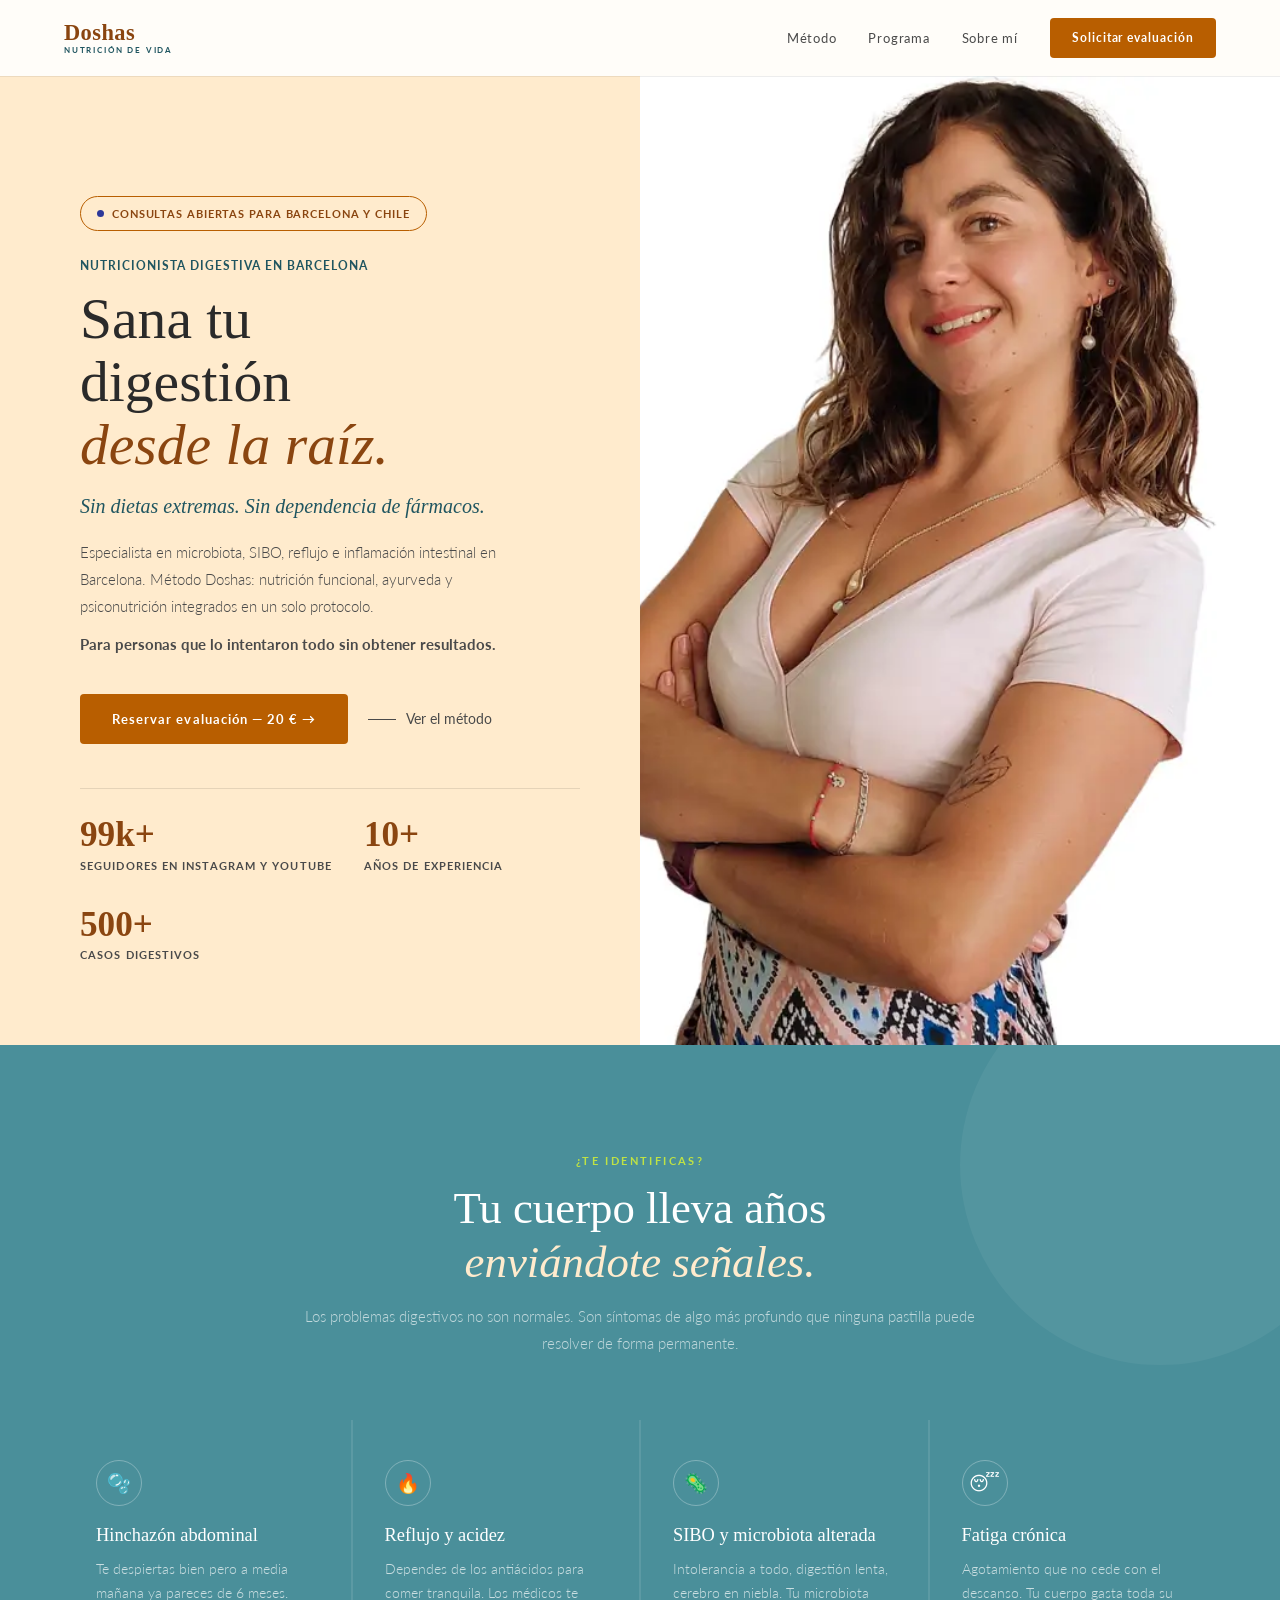
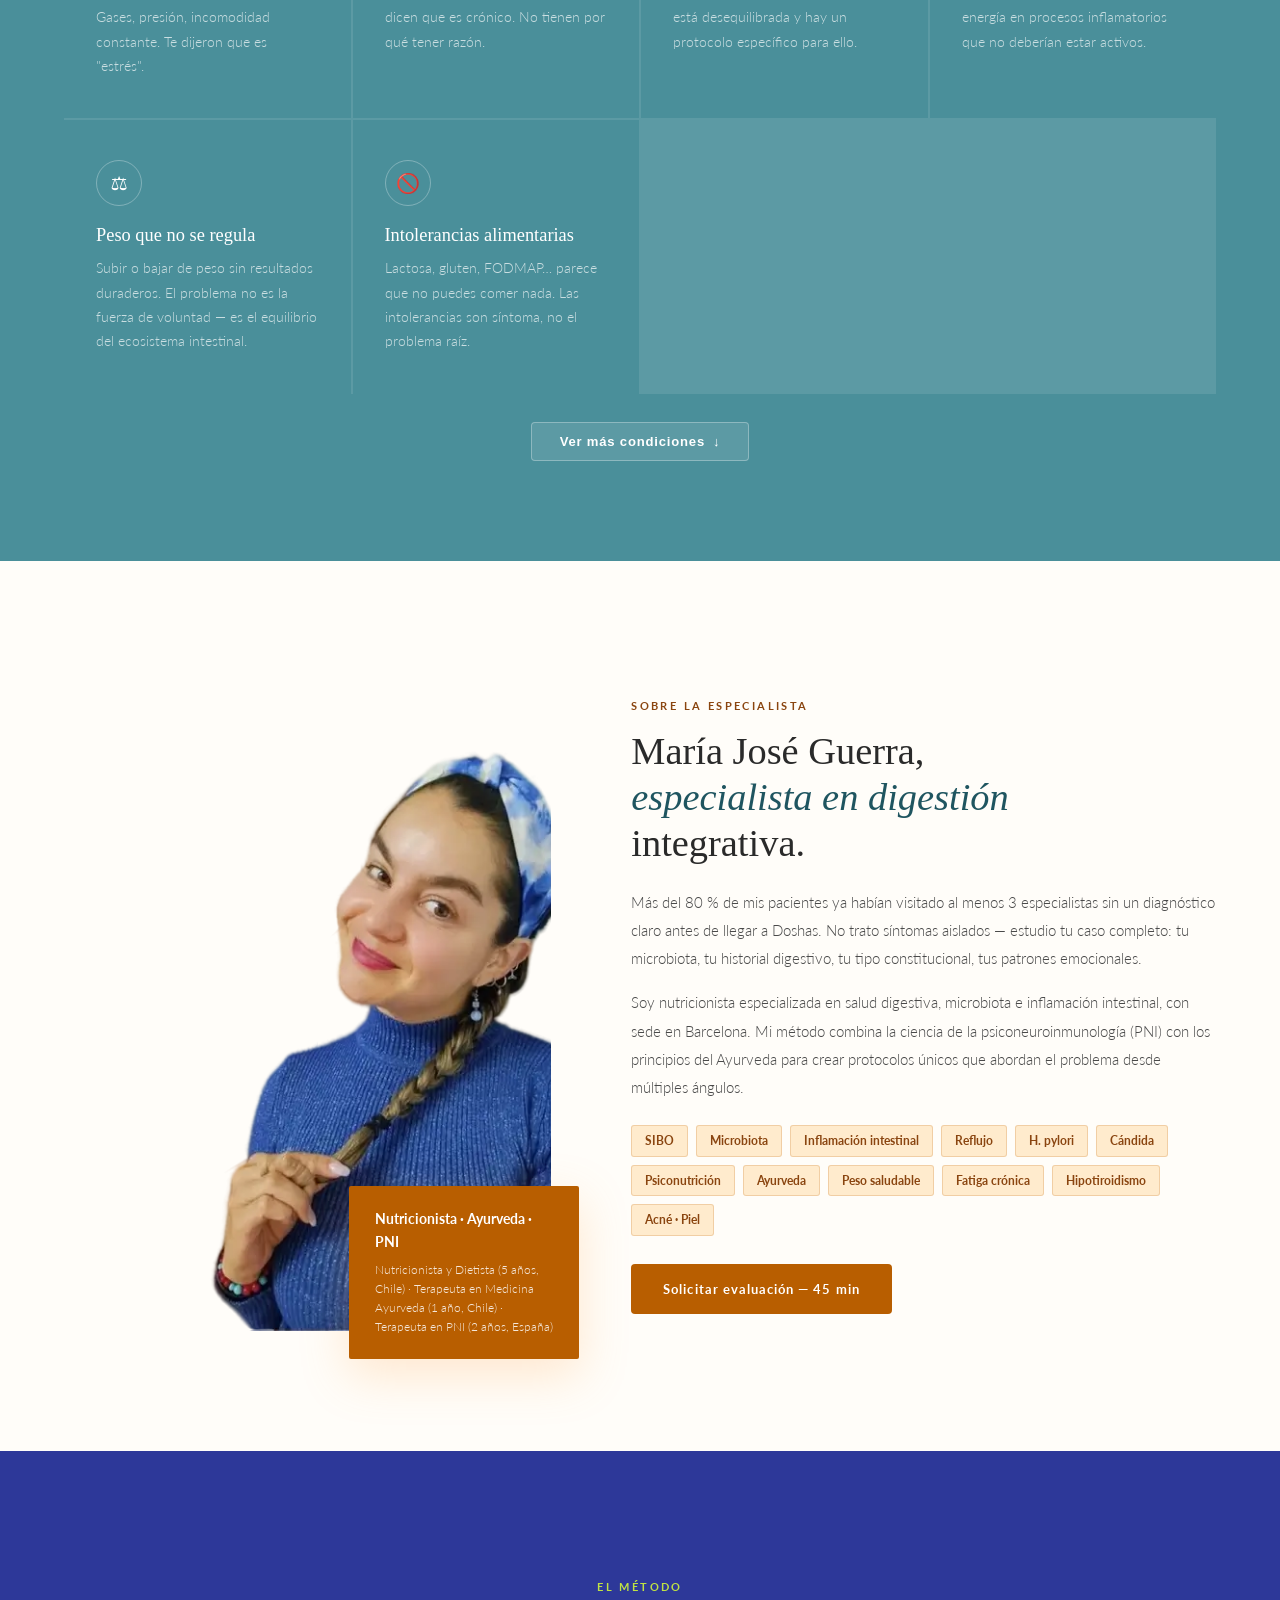
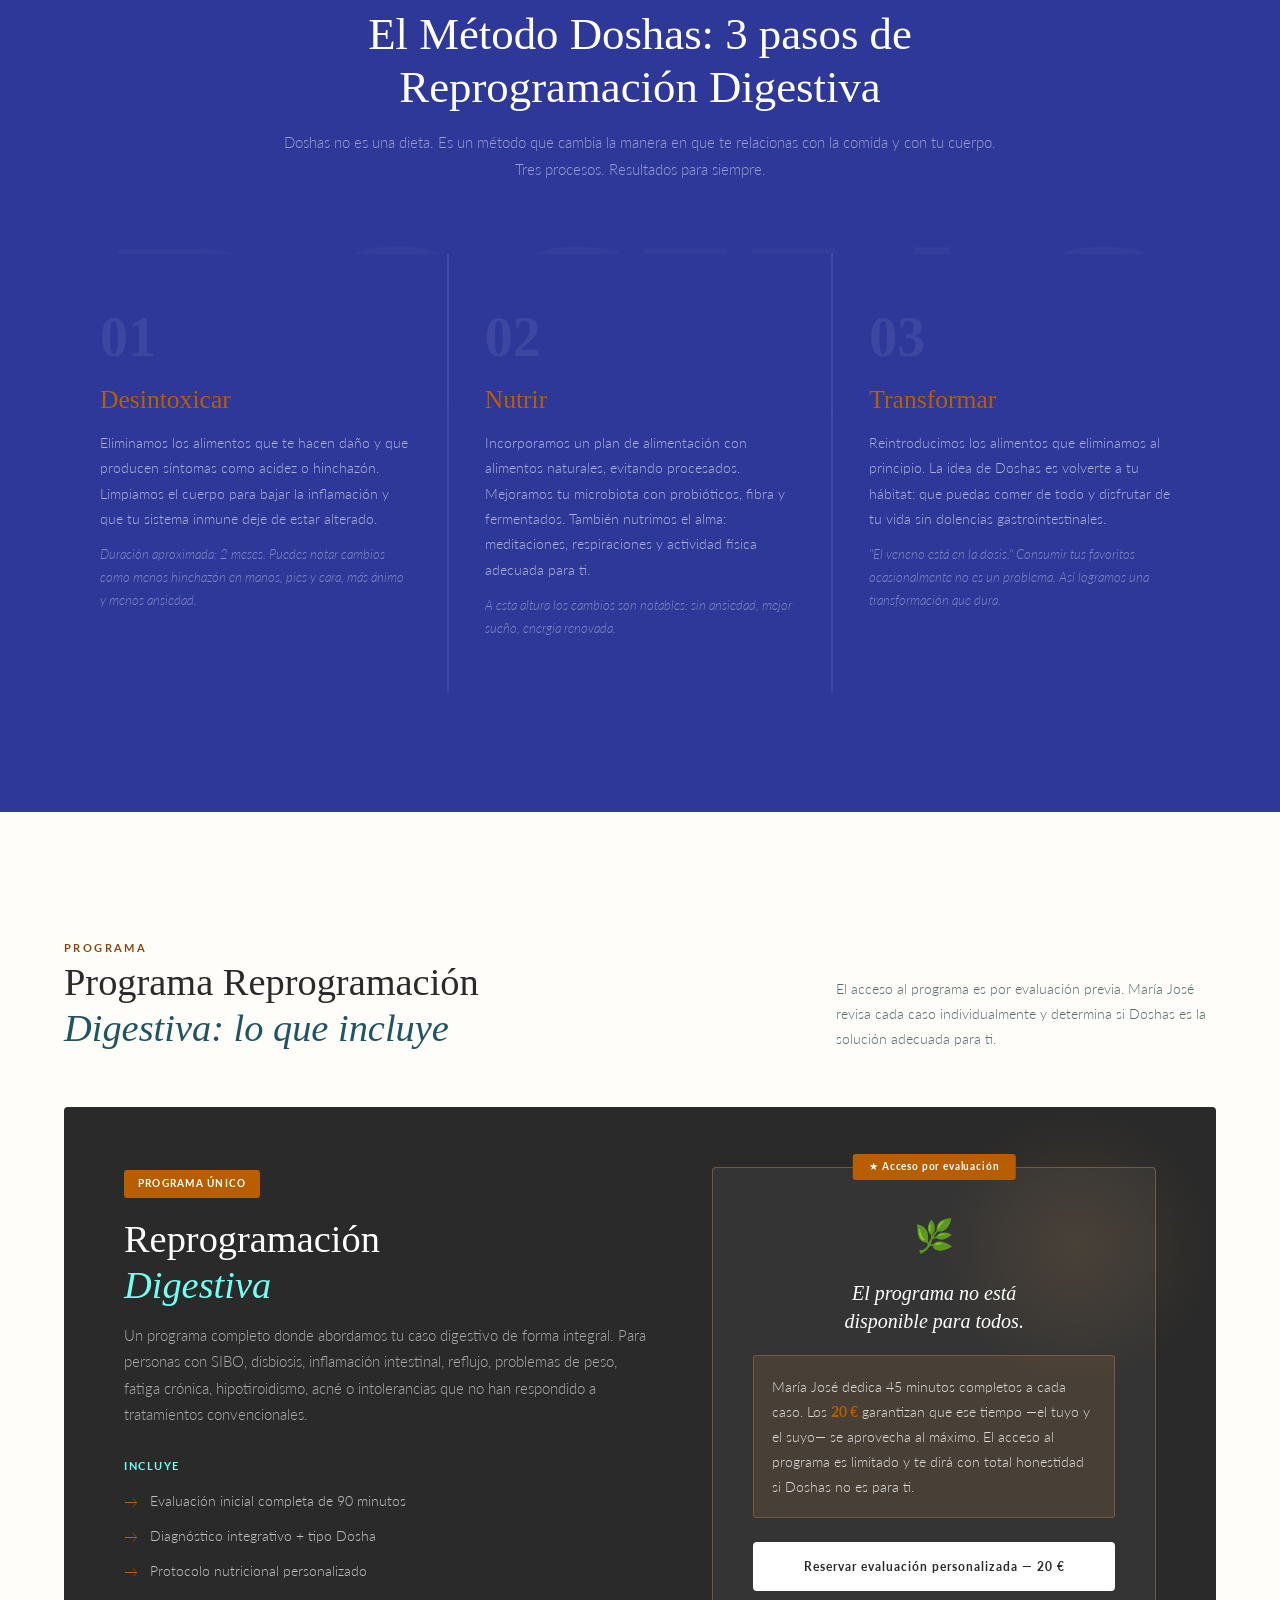
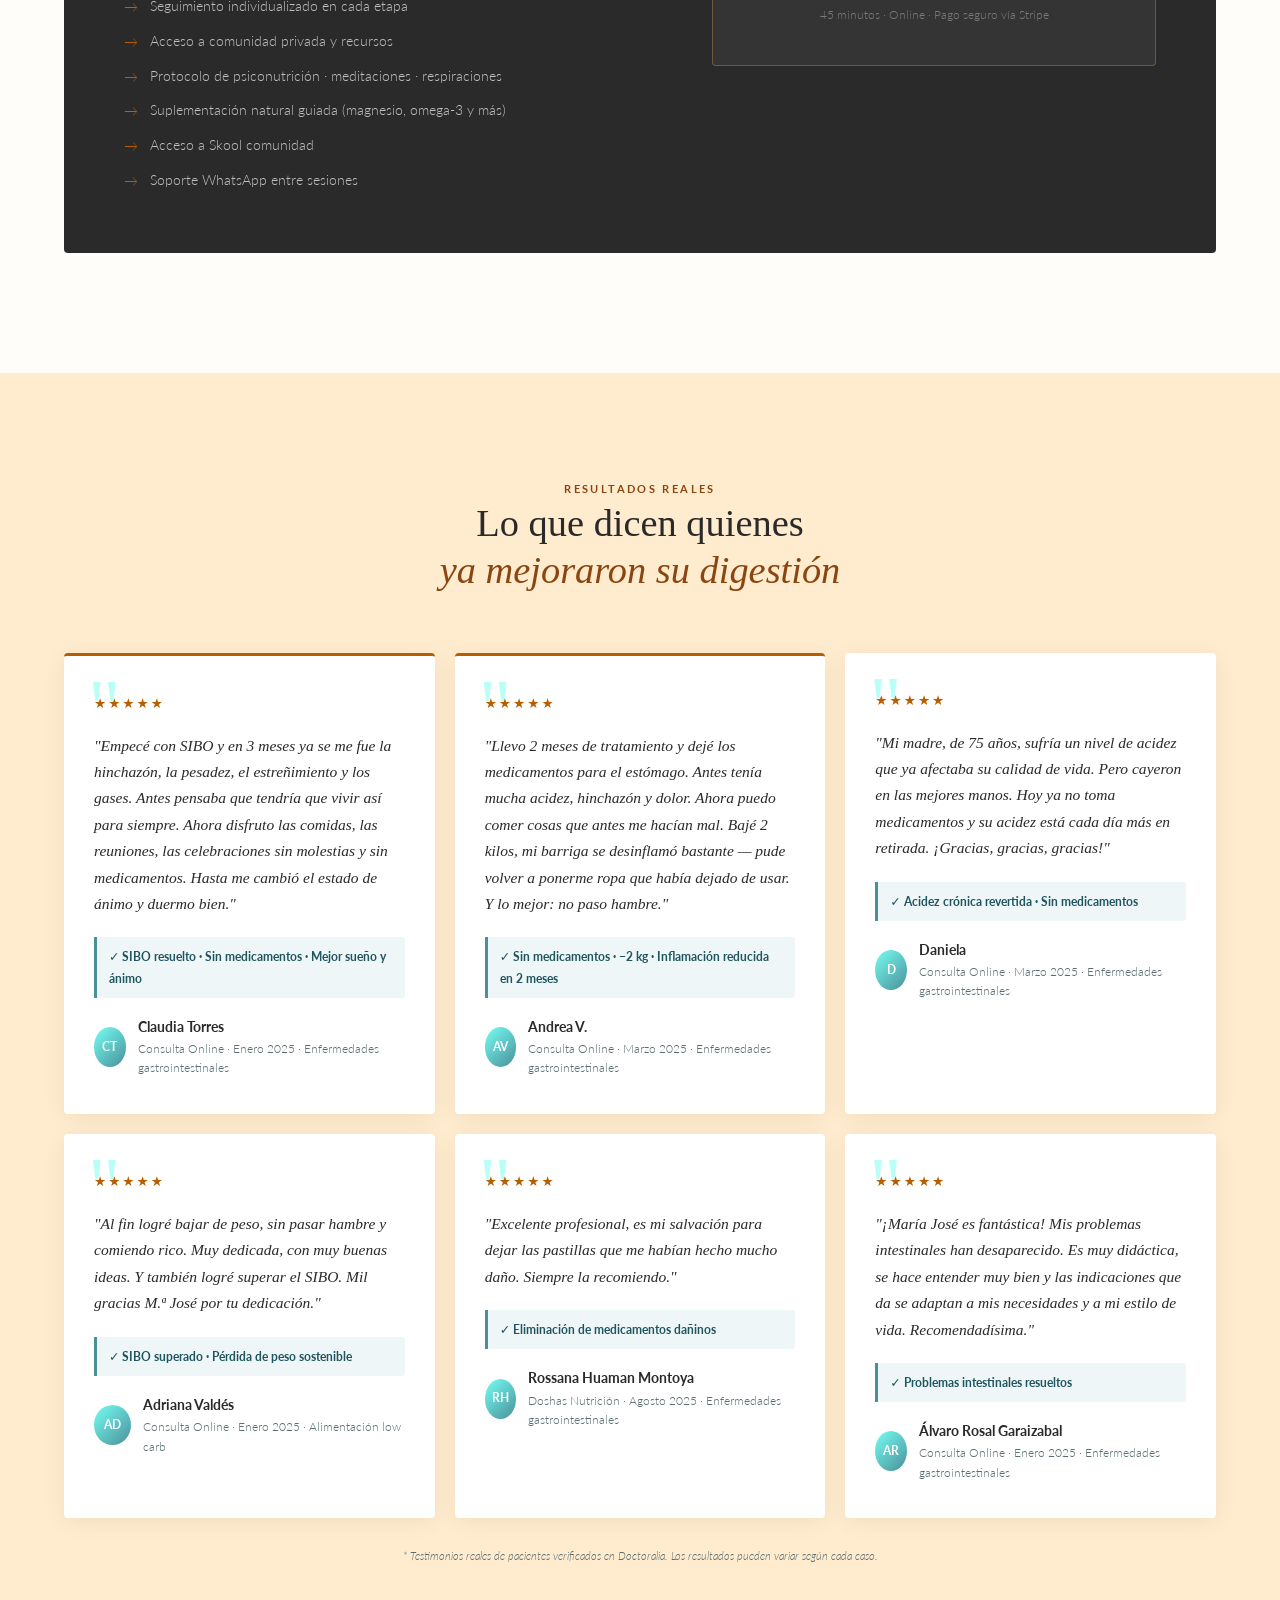
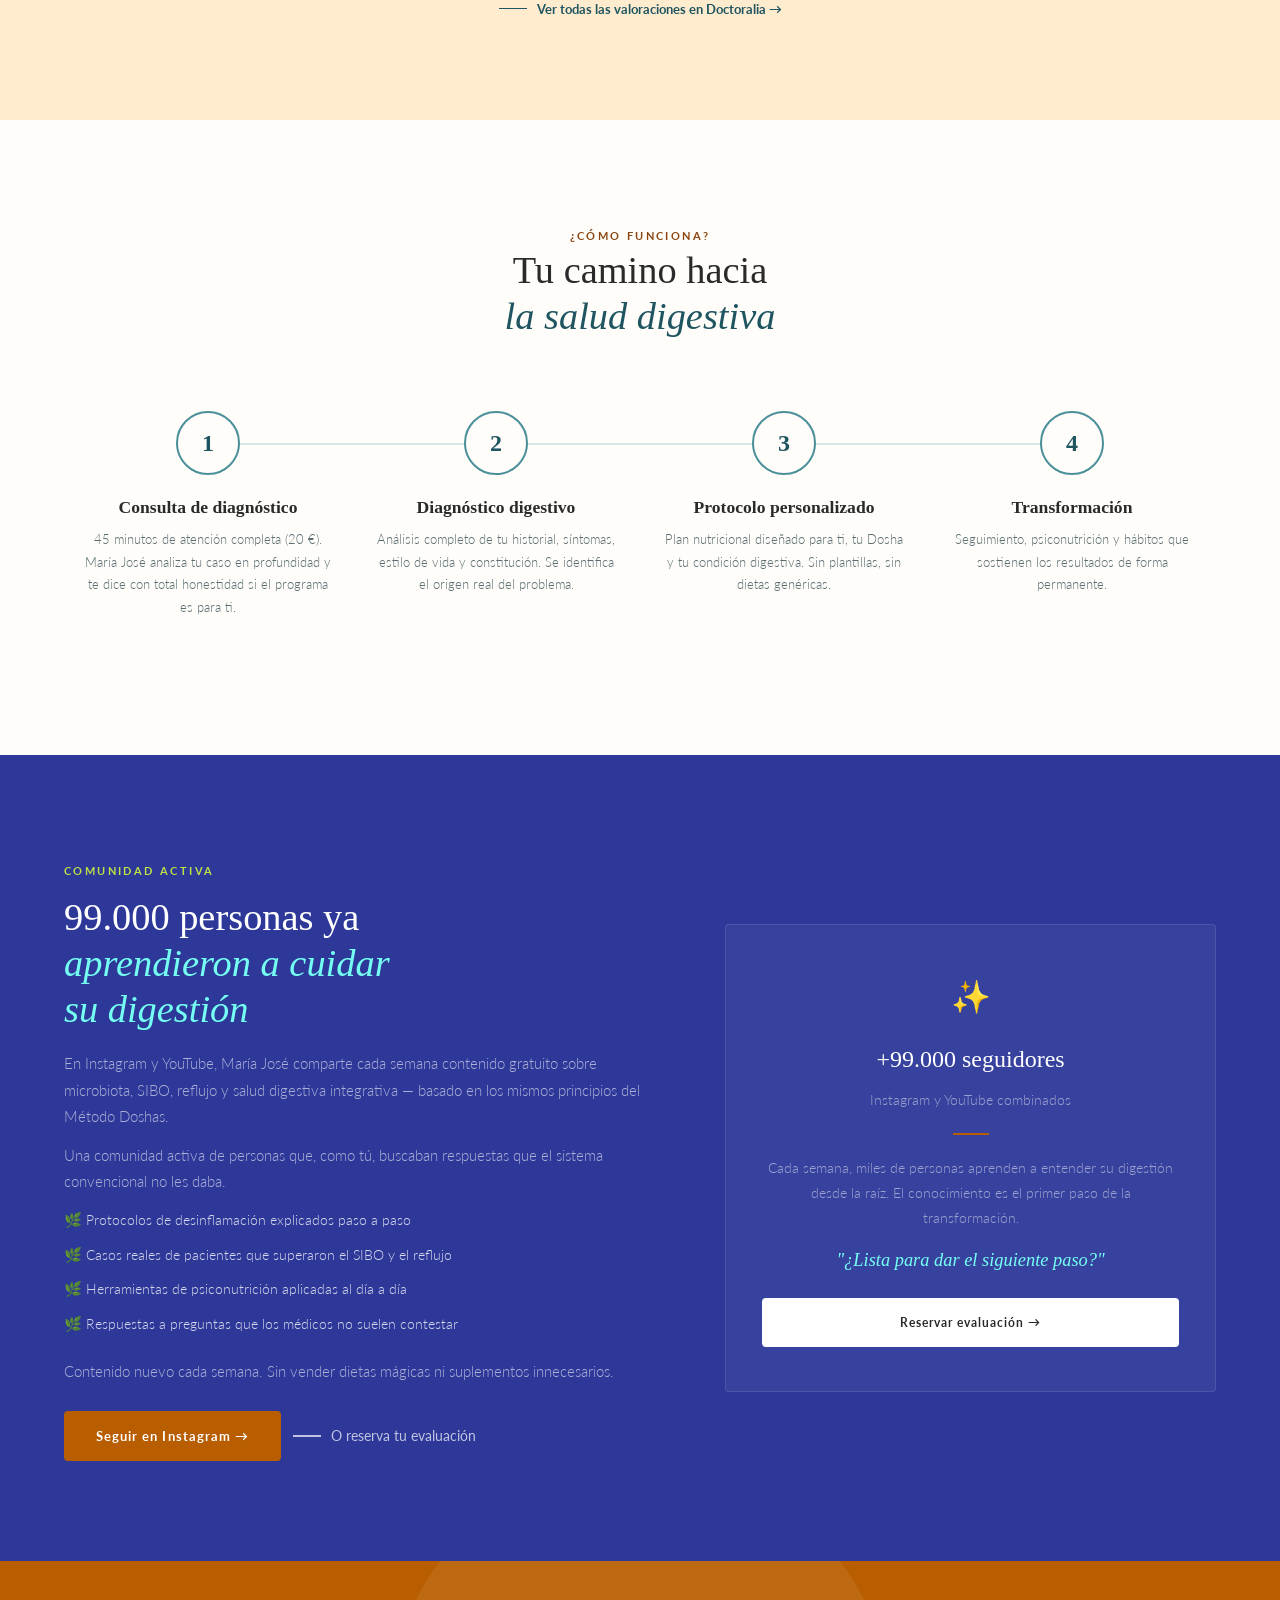
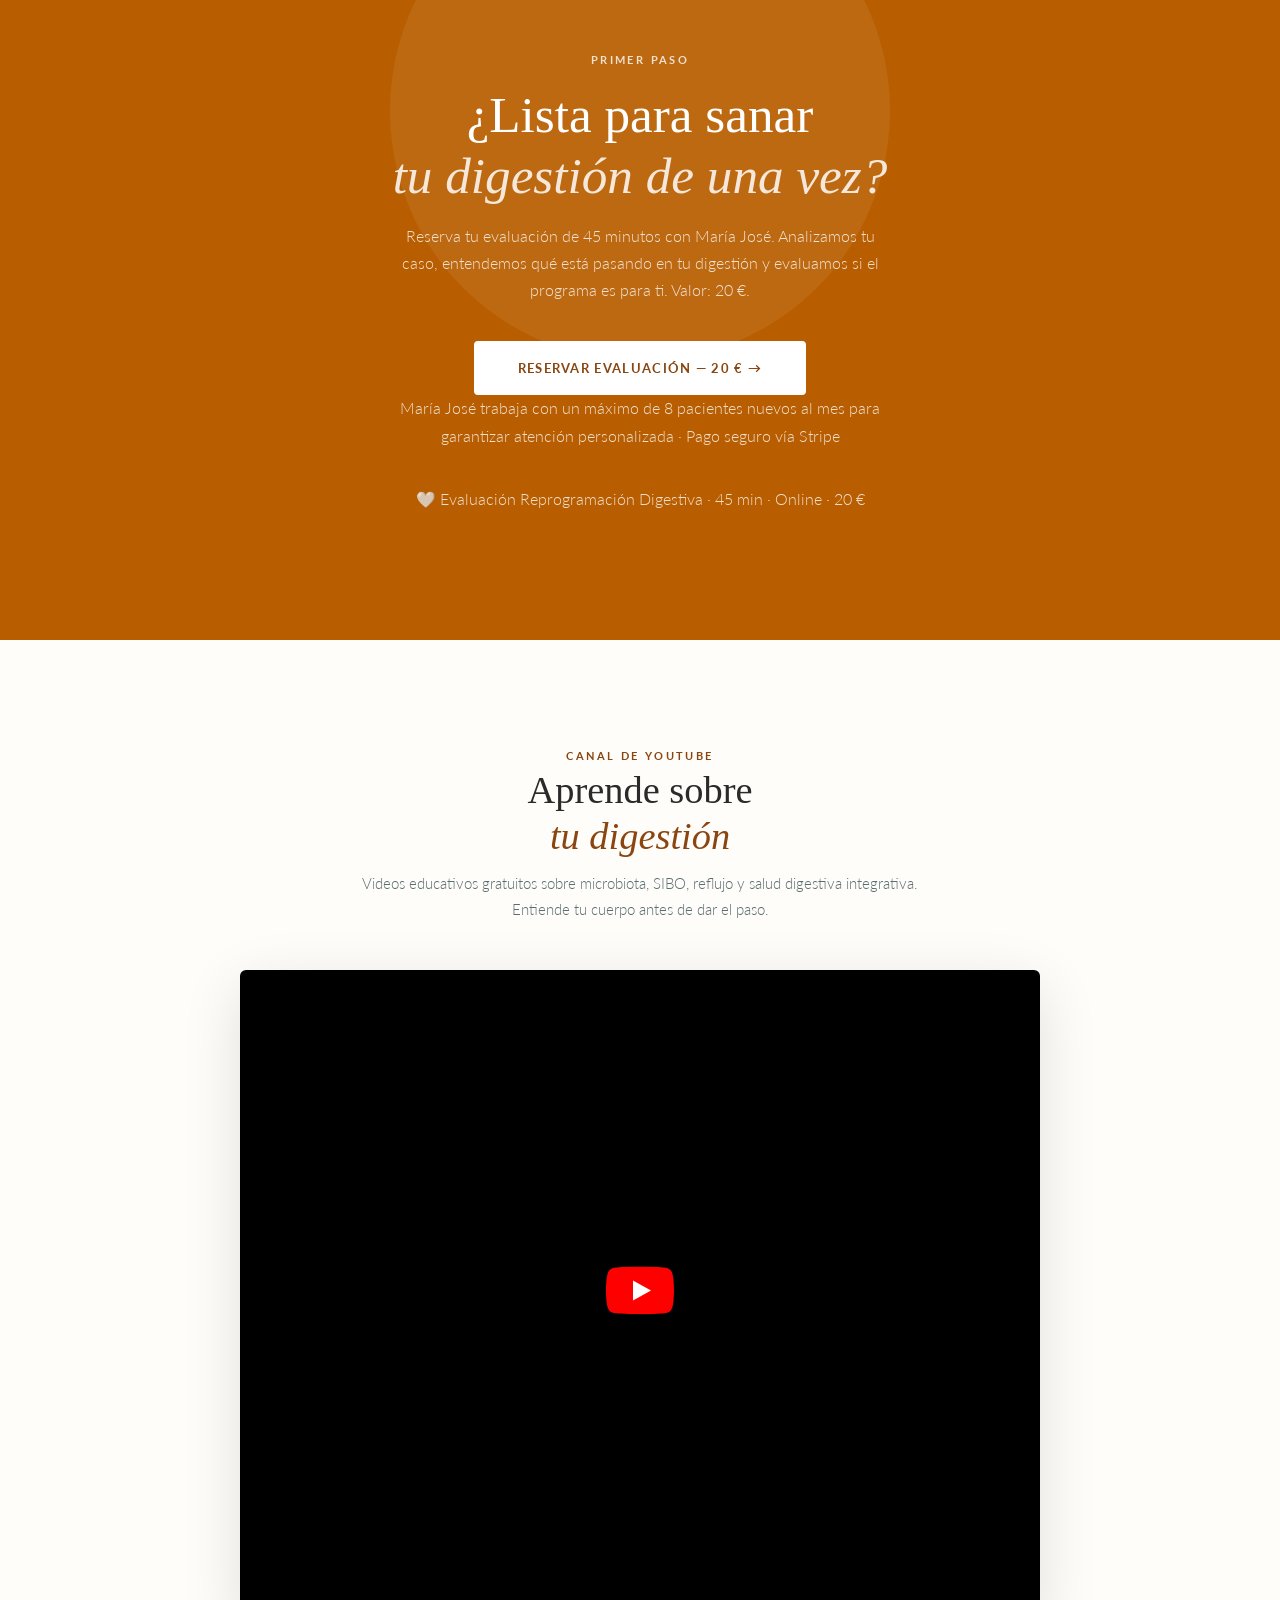
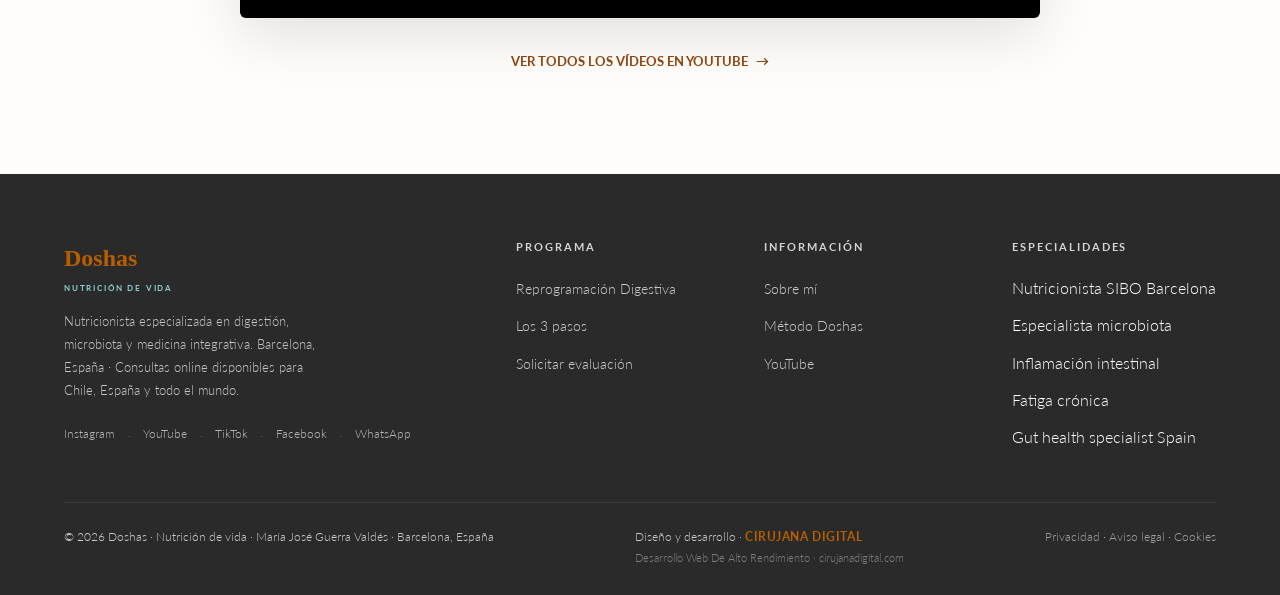
==== commit 43c11c65: "presubida" ====
--- a/index.html
+++ b/index.html
@@ -8,33 +8,66 @@
 <meta name="description" content="Especialista en microbiota, SIBO, reflujo e hinchazón abdominal en Barcelona. Sin dietas extremas ni fármacos. Agenda tu Evaluación de Reprogramación Digestiva.">
 <link rel="canonical" href="https://www.doshasnutricion.com/">
 <link rel="alternate" hreflang="es" href="https://www.doshasnutricion.com/">
-<link rel="alternate" hreflang="es-CL" href="https://www.doshasnutricion.com/">
 <link rel="alternate" hreflang="x-default" href="https://www.doshasnutricion.com/">
 <link rel="preconnect" href="https://fonts.googleapis.com">
 <link rel="preconnect" href="https://fonts.gstatic.com" crossorigin>
-<link rel="preconnect" href="https://i.ytimg.com">
 <link rel="preload" as="image" href="/img/foto-mariajose-2.webp" fetchpriority="high">
-<style></style>
+<!-- YouTube performance -->
+<link rel="preconnect" href="https://i.ytimg.com" crossorigin>
+<link rel="preconnect" href="https://www.youtube.com" crossorigin>
+<link rel="dns-prefetch" href="https://i.ytimg.com">
+<link rel="dns-prefetch" href="https://www.youtube.com">
+<style>
+:root{--orange:#b85e00;--orange-dark:#8a4510;--cream:#ffebcd;--teal-dark:#1f5560;
+--ink:#2a2a2a;--ink-mid:#4a4a4a;--bg:#fffdf9;--white:#ffffff;
+--font-display:'Merriweather-fallback',Georgia,serif;
+--font-body:'Lato',system-ui,sans-serif;}
+.d-block       { display: block; }
+.color-ink-mid { color: var(--ink-mid); }
+*,*::before,*::after{box-sizing:border-box;margin:0;padding:0}
+html{scroll-behavior:smooth;font-size:16px}
+body{background:var(--bg);color:var(--ink);font-family:var(--font-body);
+font-weight:300;line-height:1.7;overflow-x:hidden;-webkit-font-smoothing:antialiased}
+img{max-width:100%;height:auto;display:block}
+a{color:inherit;text-decoration:none}
+.container{max-width:1200px;margin:0 auto;padding:0 24px}
+nav{position:sticky;top:0;z-index:100;padding:18px 0;
+background:rgba(255,253,249,0.97);backdrop-filter:blur(12px);
+box-shadow:0 1px 0 rgba(0,0,0,.07)}
+.nav-inner{display:flex;align-items:center;justify-content:space-between}
+.nav-logo{font-family:var(--font-display);font-size:1.4rem;font-weight:700; letter-spacing: 0.02em; line-height: 1;
+color:var(--orange-dark)}
+.hero{min-height:100vh;display:grid;grid-template-columns:1fr 1fr;overflow:hidden}
+.hero-left{background:var(--cream);display:flex;flex-direction:column;
+justify-content:center;padding:120px 60px 80px 80px; z-index: 2}
+.hero-right{position:relative;overflow:hidden;background:#4a8f9a}
+.img-cover{width:100%;height:100%;object-fit:cover;display:block}
+@font-face{font-family:'Merriweather-fallback';src:local('Georgia');
+size-adjust:94%;ascent-override:90%;descent-override:normal}
+</style>
 <link rel="preload" href="/styles.css" as="style" onload="this.rel='stylesheet'">
 <noscript><link rel="stylesheet" href="/styles.css"></noscript>
 <link href="https://fonts.googleapis.com/css2?family=Merriweather:ital,wght@0,400;0,700;1,400&family=Lato:wght@300;400;700&display=swap" rel="stylesheet" media="print" onload="this.media='all'">
 <noscript>
 <link href="https://fonts.googleapis.com/css2?family=Merriweather:ital,wght@0,400;0,700;1,400&family=Lato:wght@300;400;700&display=swap" rel="stylesheet">
 </noscript>
-<link rel="icon" type="image/webp" href="/img/favicon.webp">
+<link rel="icon" href="/favicon.ico" sizes="any">
+<link rel="icon" type="image/png" sizes="32x32" href="/img/favicon-32x32.png">
+<link rel="icon" type="image/png" sizes="16x16" href="/img/favicon-16x16.png">
 <link rel="apple-touch-icon" href="/img/apple-touch-icon.png">
+<link rel="manifest" href="/site.webmanifest">
 <meta property="og:url" content="https://www.doshasnutricion.com/">
 <meta property="og:title" content="Nutricionista Digestiva Barcelona | Método Doshas">
 <meta property="og:description" content="Sana tu digestión desde la raíz. Sin dietas extremas. Sin fármacos.">
 <meta property="og:type" content="website">
 <meta property="og:locale" content="es_ES">
-<meta property="og:image" content="https://www.doshasnutricion.com/img/og-mariajose.webp">
+<meta property="og:image" content="https://www.doshasnutricion.com/img/OG.jpg">
 <meta property="og:image:width" content="1200">
 <meta property="og:image:height" content="630">
 <meta name="twitter:card" content="summary_large_image">
 <meta name="twitter:title" content="Nutricionista Digestiva Barcelona | Método Doshas">
 <meta name="twitter:description" content="Sana tu digestión desde la raíz. Sin fármacos.">
-<meta name="twitter:image" content="https://www.doshasnutricion.com/img/og-mariajose.webp">
+<meta name="twitter:image" content="https://www.doshasnutricion.com/img/OG.jpg">
 <script type="application/ld+json">
 {
   "@context": "https://schema.org",
@@ -43,7 +76,7 @@
       "@type": ["MedicalBusiness","LocalBusiness","Nutritionist"],
       "@id": "https://www.doshasnutricion.com/#business",
       "name": "Doshas · Nutrición de vida · María José Guerra Valdés",
-      "url": "https://www.doshasnutricion.com",
+      "url": "https://www.doshasnutricion.com/",
       "telephone": "+34664331157",
       "priceRange": "€€€",
       "address": {
@@ -109,8 +142,8 @@
         <li><a href="#metodo">Método</a></li>
         <li><a href="#servicios">Programa</a></li>
         <li><a href="#sobre-mi">Sobre mí</a></li>
-        <li><a href="#blog">Blog</a></li>
-        <li><a href="#calendly" class="nav-cta">Solicitar evaluación</a></li>
+        <!-- <li><a href="#blog">Blog</a></li> -->
+        <li><a href="#" onclick="openCountryModal(event)" class="nav-cta"> Solicitar evaluación </a></li>
       </ul>
       <button class="nav-hamburger" id="hamburger" aria-label="Abrir menú" aria-expanded="false" aria-controls="mobileNav">
         <span></span><span></span><span></span>
@@ -123,7 +156,7 @@
   <a href="#metodo" class="mobile-link">Método</a>
   <a href="#servicios" class="mobile-link">Programa</a>
   <a href="#sobre-mi" class="mobile-link">Sobre mí</a>
-  <a href="#blog" class="mobile-link">Blog</a>
+  <!-- <a href="#blog" class="mobile-link">Blog</a> -->
   <a href="#calendly" class="mobile-link">Solicitar evaluación</a>
 </div>
 <main>
@@ -147,8 +180,8 @@
       <strong class="d-block mt-10 color-ink-mid">Para personas que lo intentaron todo sin obtener resultados.</strong>
     </p>
     <div class="hero-actions">
-      <a href="#metodo" class="btn-primary">
-        Descubre si el Método Doshas es para ti →
+      <a href="#" onclick="openCountryModal(event)"   class="btn-primary">
+        Reservar evaluación — 20 € →
       </a>
       <a href="#metodo" class="btn-ghost">Ver el método</a>
     </div>
@@ -169,13 +202,18 @@
   </div>
   <div class="hero-right" aria-hidden="true">
     <img
-      src="img/foto-mariajose-2.webp"
-      alt="María José Guerra Valdés — Nutricionista digestiva Barcelona"
-      width="800" height="1000"
-      loading="eager" fetchpriority="high"
-      sizes="(max-width: 768px) 100vw, 50vw"
-      onerror="this.style.display='none'; this.parentElement.classList.add('hero-right--fallback')"
-      class="img-cover">
+  src="/img/foto-mariajose-2.webp"
+  srcset="/img/foto-mariajose-2-400w.webp 400w,
+          /img/foto-mariajose-2.webp 800w"
+  sizes="(max-width: 768px) 100vw, 50vw"
+  alt="María José Guerra Valdés — Nutricionista digestiva Barcelona"
+  width="800"
+  height="1000"
+  loading="eager"
+  fetchpriority="high"
+  onerror="this.parentElement.classList.add('hero-right--fallback')"
+  class="img-cover"
+>
   </div>
 </section>
 <!-- PATOLOGÍAS -->
@@ -241,9 +279,13 @@
       </article>
     </div>
     <div class="text-center mt-28">
-      <button class="pain-expand-btn" id="painExpandBtn" onclick="expandPain()" aria-expanded="false" aria-controls="painGrid">
-        Ver más condiciones <span class="pain-expand-icon">↓</span>
-      </button>
+        <button
+            class="pain-expand-btn"
+            id="painExpandBtn"
+            aria-expanded="false"
+            aria-controls="painGrid">
+            Ver más condiciones <span class="pain-expand-icon">↓</span>
+        </button>
     </div>
   </div>
 </section>
@@ -253,7 +295,7 @@
     <div class="about-grid">
       <div class="about-image-wrap fade-up">
         <img
-          src="img/foto-mariajose-about.webp"
+          src="/img/foto-mariajose-about.webp"
           alt="María José Guerra — Especialista en microbiota y digestión Barcelona"
           width="600" height="800" loading="lazy"
           class="img-cover img-ratio-3-4">
@@ -513,7 +555,7 @@
     </div>
   </div>
 </section>
-<!-- BLOG -->
+<!-- BLOG
 <section class="blog-section" id="blog" aria-labelledby="blog-heading">
   <div class="container">
     <div class="blog-header fade-up">
@@ -524,12 +566,14 @@
       <a href="/blog" class="blog-link blog-link--touch">Ver todos los artículos</a>
     </div>
     <div class="blog-grid" role="list">
-      <article class="blog-card featured fade-up" role="listitem">
-        <div class="blog-card-cat">SIBO · Diagnóstico</div>
-        <h3>Cómo saber si tienes SIBO: los 9 síntomas que casi nadie conecta</h3>
-        <p>El Sobrecrecimiento Bacteriano Intestinal es más común de lo que crees y se confunde constantemente con SII, colon irritable o "digestión lenta".</p>
-        <div class="blog-meta">12 min lectura · Nutricionista digestiva Barcelona</div>
-      </article>
+      <a href="/blog/sintomas-de-sibo" aria-label="Leer artículo: Cómo saber si tienes SIBO">
+  <article class="blog-card featured fade-up" role="listitem">
+    <div class="blog-card-cat">SIBO · Diagnóstico</div>
+    <h3>Cómo saber si tienes SIBO: los 9 síntomas que casi nadie conecta</h3>
+    <p>El Sobrecrecimiento Bacteriano Intestinal es más común de lo que crees y se confunde constantemente con SII, colon irritable o "digestión lenta".</p>
+    <div class="blog-meta">12 min lectura · Nutricionista digestiva Barcelona</div>
+  </article>
+</a>
       <article class="blog-card fade-up" role="listitem">
         <div class="blog-card-cat">Microbiota · Nutrición</div>
         <h3>Cómo sanar tu microbiota naturalmente en 8 semanas</h3>
@@ -569,6 +613,7 @@
     </div>
   </div>
 </section>
+-->
 <!-- COMUNIDAD -->
 <section class="community-section" aria-labelledby="community-heading">
   <div class="container">
@@ -642,11 +687,12 @@
     </div>
     <div class="youtube-facade fade-up" id="ytFacade" onclick="loadYouTube()" role="button" tabindex="0" aria-label="Reproducir vídeo de YouTube" onkeydown="if(event.key==='Enter'||event.key===' ')loadYouTube()">
       <img
-        src="https://i.ytimg.com/vi/YNkB1huKLEw/maxresdefault.jpg"
-        alt="Vídeo sobre salud digestiva — Doshas Nutrición"
-        loading="lazy"
-        onerror="this.src='https://i.ytimg.com/vi/YNkB1huKLEw/hqdefault.jpg'"
-        class="img-cover">
+  src="https://i.ytimg.com/vi/YNkB1huKLEw/maxresdefault.jpg"
+  alt="Vídeo sobre salud digestiva — Doshas Nutrición"
+  loading="lazy"
+  decoding="async"
+  onerror="this.src='https://i.ytimg.com/vi/YNkB1huKLEw/hqdefault.jpg'"
+  class="img-cover">
       <div class="youtube-play-btn" aria-hidden="true">
         <svg viewBox="0 0 68 48" width="68" height="48" xmlns="http://www.w3.org/2000/svg">
           <path d="M66.52 7.74c-.78-2.93-2.49-5.41-5.42-6.19C55.79.13 34 0 34 0S12.21.13 6.9 1.55c-2.93.78-4.63 3.26-5.42 6.19C0 13.05 0 24 0 24s0 10.95 1.48 16.26c.78 2.93 2.49 5.41 5.42 6.19C12.21 47.87 34 48 34 48s21.79-.13 27.1-1.55c2.93-.78 4.64-3.26 5.42-6.19C68 34.95 68 24 68 24s0-10.95-1.48-16.26z" fill="#ff0000"/>
@@ -703,7 +749,7 @@
           <ul>
             <li><a href="#sobre-mi">Sobre mí</a></li>
             <li><a href="#metodo">Método Doshas</a></li>
-            <li><a href="#blog">Blog digestivo</a></li>
+            <!-- <li><a href="#blog">Blog digestivo</a></li> -->
             <li><a href="https://www.youtube.com/@doshasnutricion59" rel="noopener" target="_blank">YouTube</a></li>
           </ul>
         </div>
@@ -711,11 +757,11 @@
       <div class="footer-col">
         <p class="footer-col-title">Especialidades</p>
         <ul>
-          <li><a>Nutricionista SIBO Barcelona</a></li>
-          <li><a>Especialista microbiota</a></li>
-          <li><a>Inflamación intestinal</a></li>
-          <li><a>Fatiga crónica</a></li>
-          <li><a>Gut health specialist Spain</a></li>
+          <li><span>Nutricionista SIBO Barcelona</span></li>
+          <li><span>Especialista microbiota</span></li>
+          <li><span>Inflamación intestinal</span></li>
+          <li><span>Fatiga crónica</span></li>
+          <li><span>Gut health specialist Spain</span></li>
         </ul>
       </div>
     </div>
@@ -727,8 +773,8 @@
         <span class="footer-credit-sub">Desarrollo Web De Alto Rendimiento · cirujanadigital.com</span>
       </p>
       <p>
-        <a href="politica-de-privacidad.html" class="footer-legal-link">Privacidad</a> ·
-        <a href="aviso-legal.html" class="footer-legal-link">Aviso legal</a> ·
+        <a href="/politica-de-privacidad.html" class="footer-legal-link">Privacidad</a> ·
+        <a href="/aviso-legal.html" class="footer-legal-link">Aviso legal</a> ·
         <a href="cookies.html" class="footer-legal-link">Cookies</a>
       </p>
     </div>
--- a/styles.css
+++ b/styles.css
@@ -1,46 +1,12 @@
-/* ============================================================
-   DOSHAS — styles.css
-   Paleta oficial de marca
-   Fuentes: Merriweather (display) + Lato (body)
-   [4c] CSS externalizado y purgado de variables/reglas sin uso
-============================================================ */
 :root {
   --teal-mid:   #4a8f9a;
   --gray-brand: #6b8184;
-  --orange:     #b85e00;
-  --cream:      #ffebcd;
   --navy:       #2d3899;
-  --white:      #ffffff;
-  --ink:        #2a2a2a;
-  --ink-mid:    #4a4a4a;
   --ink-light:  #5a6e72;
   --cream-dark: #f5e6cc;
-  --teal-dark:  #1f5560;
-  --orange-dark:#8a4510;
-  --bg:         #fffdf9;
-  --font-display: 'Merriweather', Georgia, serif;
-  --font-body:    'Lato', system-ui, sans-serif;
   --max-w: 1200px;
   --transition: 0.35s cubic-bezier(0.25, 0.46, 0.45, 0.94);
 }
-
-/* ============================================================
-   RESET + BASE
-============================================================ */
-*, *::before, *::after { box-sizing: border-box; margin: 0; padding: 0; }
-html { scroll-behavior: smooth; font-size: 16px; }
-body {
-  background: var(--bg);
-  color: var(--ink);
-  font-family: var(--font-body);
-  font-weight: 300;
-  line-height: 1.7;
-  overflow-x: hidden;
-  -webkit-font-smoothing: antialiased;
-}
-img { max-width: 100%; height: auto; display: block; }
-a { color: inherit; text-decoration: none; }
-.container { max-width: var(--max-w); margin: 0 auto; padding: 0 24px; }
 h1, h2, h3 { font-family: var(--font-display); font-weight: 400; line-height: 1.2; }
 h4 { font-family: var(--font-body); font-weight: 700; }
 .eyebrow {
@@ -52,9 +18,6 @@
   color: var(--orange-dark);
 }
 
-/* ============================================================
-   NAV
-============================================================ */
 nav {
   position: sticky;
   top: 0; z-index: 100;
@@ -62,15 +25,6 @@
   background: rgba(255,253,249,0.97);
   backdrop-filter: blur(12px);
   box-shadow: 0 1px 0 rgba(0,0,0,0.07);
-}
-.nav-inner { display: flex; align-items: center; justify-content: space-between; }
-.nav-logo {
-  font-family: var(--font-display);
-  font-size: 1.4rem;
-  font-weight: 700;
-  color: var(--orange-dark);
-  letter-spacing: 0.02em;
-  line-height: 1;
 }
 .nav-logo span {
   display: block;
@@ -136,26 +90,6 @@
 /* ============================================================
    HERO
 ============================================================ */
-.hero {
-  min-height: 100vh;
-  display: grid;
-  grid-template-columns: 1fr 1fr;
-  overflow: hidden;
-}
-.hero-left {
-  background: var(--cream);
-  display: flex;
-  flex-direction: column;
-  justify-content: center;
-  padding: 120px 60px 80px 80px;
-  z-index: 2;
-}
-.hero-right {
-  position: relative;
-  overflow: hidden;
-  background: var(--teal-mid);
-}
-/* [2f] Fallback visual cuando la imagen no carga */
 .hero-right--fallback {
   background: linear-gradient(160deg, var(--teal-mid) 0%, var(--teal-dark) 100%);
   display: flex;
@@ -939,7 +873,6 @@
 .color-orange  { color: var(--orange); }
 
 /* Images */
-.img-cover       { width: 100%; height: 100%; object-fit: cover; display: block; }
 .img-ratio-3-4   { aspect-ratio: 3 / 4; }
 
 /* ============================================================
@@ -1050,10 +983,3 @@
 .footer-legal-link {
   color: rgba(255, 255, 255, 0.55);
 }
-@font-face {
-  font-family: 'Merriweather-fallback';
-  src: local('Georgia');
-  size-adjust: 94%;
-  ascent-override: 90%;
-  descent-override: normal;
-}
--- a/styles.css
+++ b/styles.css
@@ -1,46 +1,12 @@
-/* ============================================================
-   DOSHAS — styles.css
-   Paleta oficial de marca
-   Fuentes: Merriweather (display) + Lato (body)
-   [4c] CSS externalizado y purgado de variables/reglas sin uso
-============================================================ */
 :root {
   --teal-mid:   #4a8f9a;
   --gray-brand: #6b8184;
-  --orange:     #b85e00;
-  --cream:      #ffebcd;
   --navy:       #2d3899;
-  --white:      #ffffff;
-  --ink:        #2a2a2a;
-  --ink-mid:    #4a4a4a;
   --ink-light:  #5a6e72;
   --cream-dark: #f5e6cc;
-  --teal-dark:  #1f5560;
-  --orange-dark:#8a4510;
-  --bg:         #fffdf9;
-  --font-display: 'Merriweather', Georgia, serif;
-  --font-body:    'Lato', system-ui, sans-serif;
   --max-w: 1200px;
   --transition: 0.35s cubic-bezier(0.25, 0.46, 0.45, 0.94);
 }
-
-/* ============================================================
-   RESET + BASE
-============================================================ */
-*, *::before, *::after { box-sizing: border-box; margin: 0; padding: 0; }
-html { scroll-behavior: smooth; font-size: 16px; }
-body {
-  background: var(--bg);
-  color: var(--ink);
-  font-family: var(--font-body);
-  font-weight: 300;
-  line-height: 1.7;
-  overflow-x: hidden;
-  -webkit-font-smoothing: antialiased;
-}
-img { max-width: 100%; height: auto; display: block; }
-a { color: inherit; text-decoration: none; }
-.container { max-width: var(--max-w); margin: 0 auto; padding: 0 24px; }
 h1, h2, h3 { font-family: var(--font-display); font-weight: 400; line-height: 1.2; }
 h4 { font-family: var(--font-body); font-weight: 700; }
 .eyebrow {
@@ -52,9 +18,6 @@
   color: var(--orange-dark);
 }
 
-/* ============================================================
-   NAV
-============================================================ */
 nav {
   position: sticky;
   top: 0; z-index: 100;
@@ -62,15 +25,6 @@
   background: rgba(255,253,249,0.97);
   backdrop-filter: blur(12px);
   box-shadow: 0 1px 0 rgba(0,0,0,0.07);
-}
-.nav-inner { display: flex; align-items: center; justify-content: space-between; }
-.nav-logo {
-  font-family: var(--font-display);
-  font-size: 1.4rem;
-  font-weight: 700;
-  color: var(--orange-dark);
-  letter-spacing: 0.02em;
-  line-height: 1;
 }
 .nav-logo span {
   display: block;
@@ -136,26 +90,6 @@
 /* ============================================================
    HERO
 ============================================================ */
-.hero {
-  min-height: 100vh;
-  display: grid;
-  grid-template-columns: 1fr 1fr;
-  overflow: hidden;
-}
-.hero-left {
-  background: var(--cream);
-  display: flex;
-  flex-direction: column;
-  justify-content: center;
-  padding: 120px 60px 80px 80px;
-  z-index: 2;
-}
-.hero-right {
-  position: relative;
-  overflow: hidden;
-  background: var(--teal-mid);
-}
-/* [2f] Fallback visual cuando la imagen no carga */
 .hero-right--fallback {
   background: linear-gradient(160deg, var(--teal-mid) 0%, var(--teal-dark) 100%);
   display: flex;
@@ -939,7 +873,6 @@
 .color-orange  { color: var(--orange); }
 
 /* Images */
-.img-cover       { width: 100%; height: 100%; object-fit: cover; display: block; }
 .img-ratio-3-4   { aspect-ratio: 3 / 4; }
 
 /* ============================================================
@@ -1050,10 +983,3 @@
 .footer-legal-link {
   color: rgba(255, 255, 255, 0.55);
 }
-@font-face {
-  font-family: 'Merriweather-fallback';
-  src: local('Georgia');
-  size-adjust: 94%;
-  ascent-override: 90%;
-  descent-override: normal;
-}
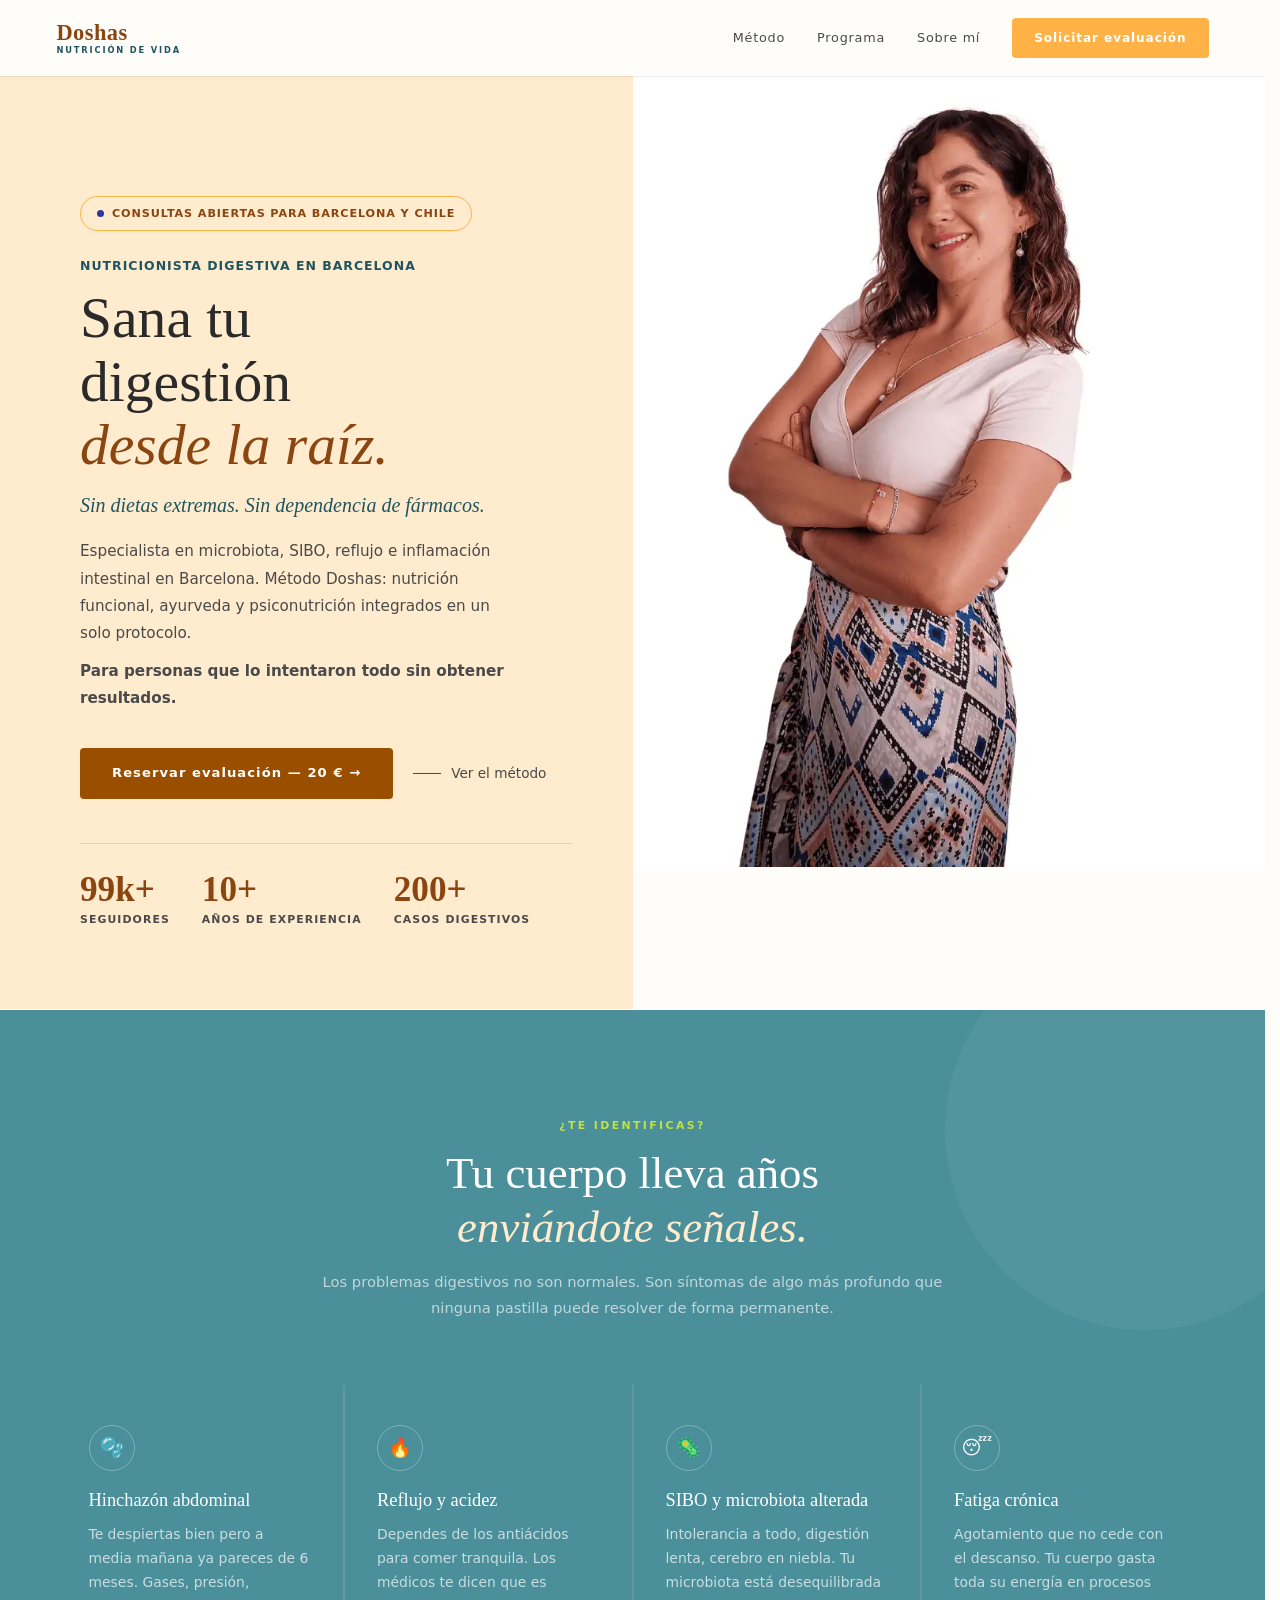
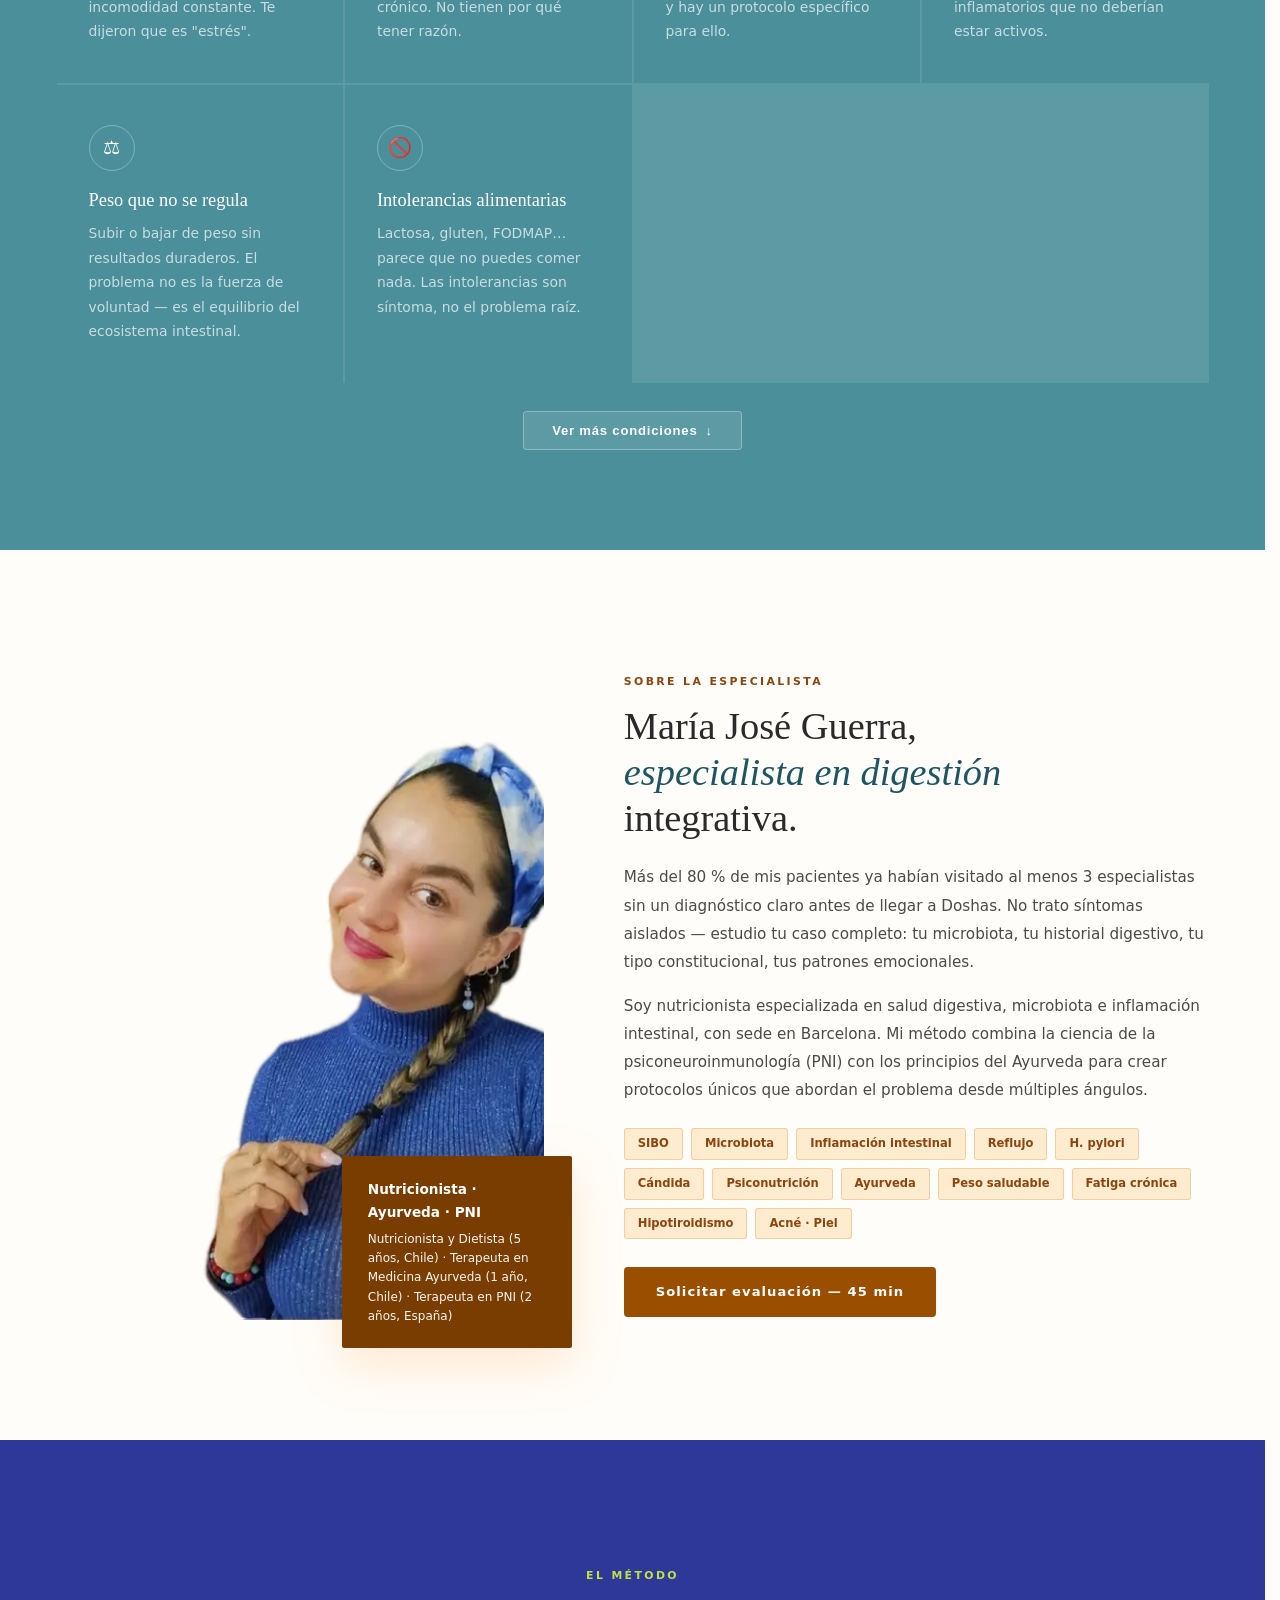
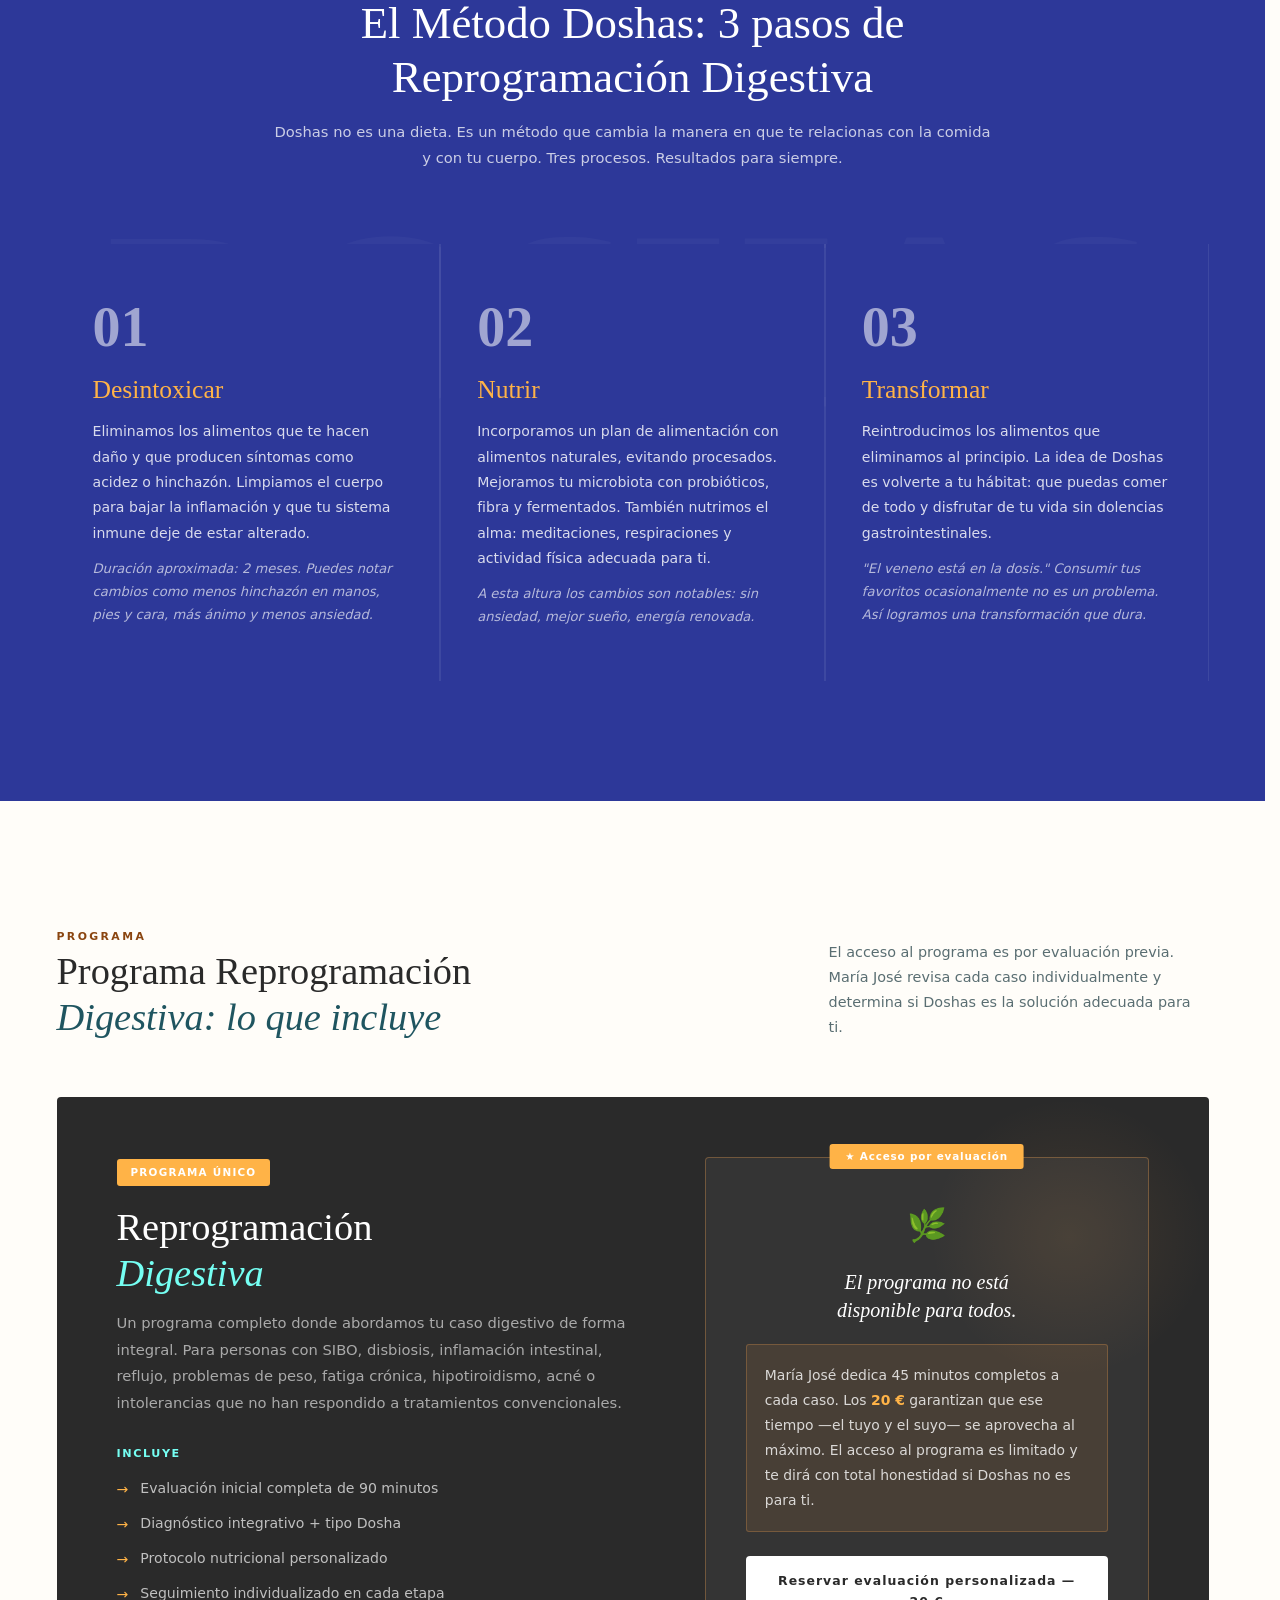
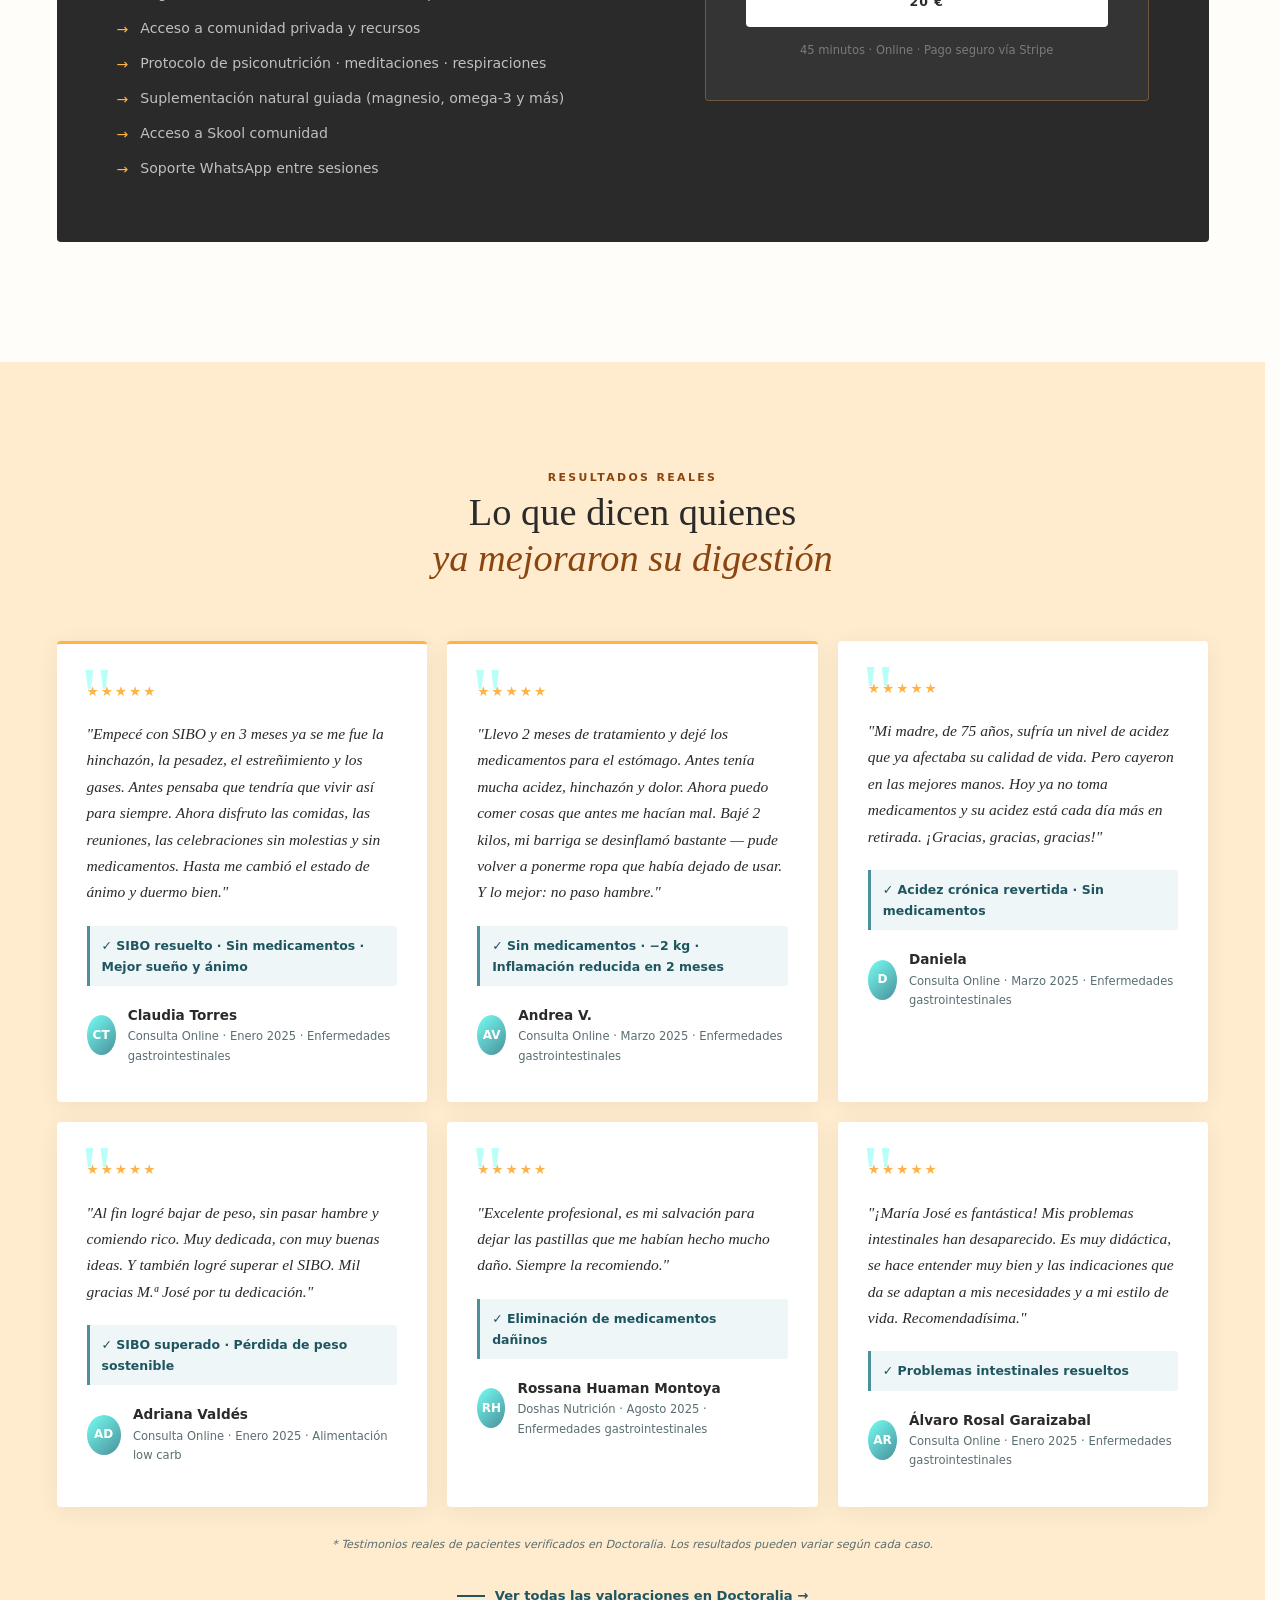
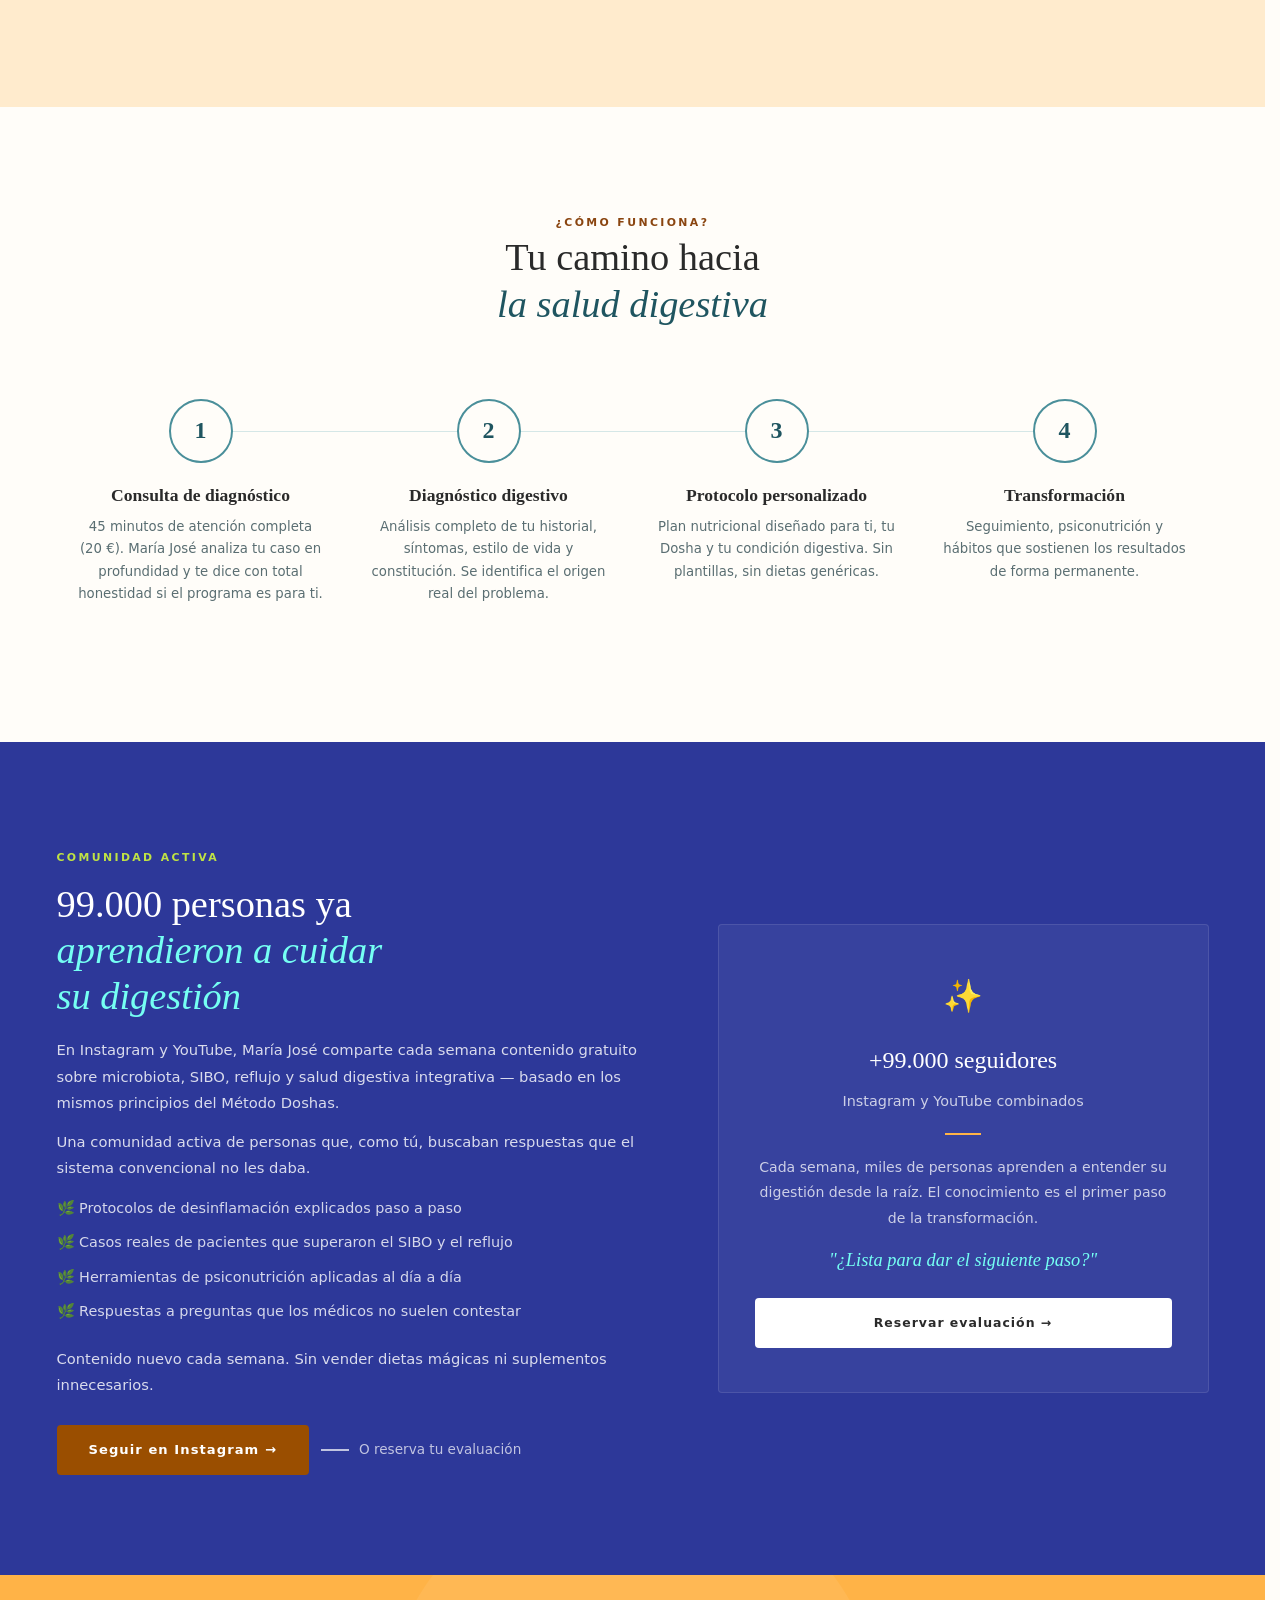
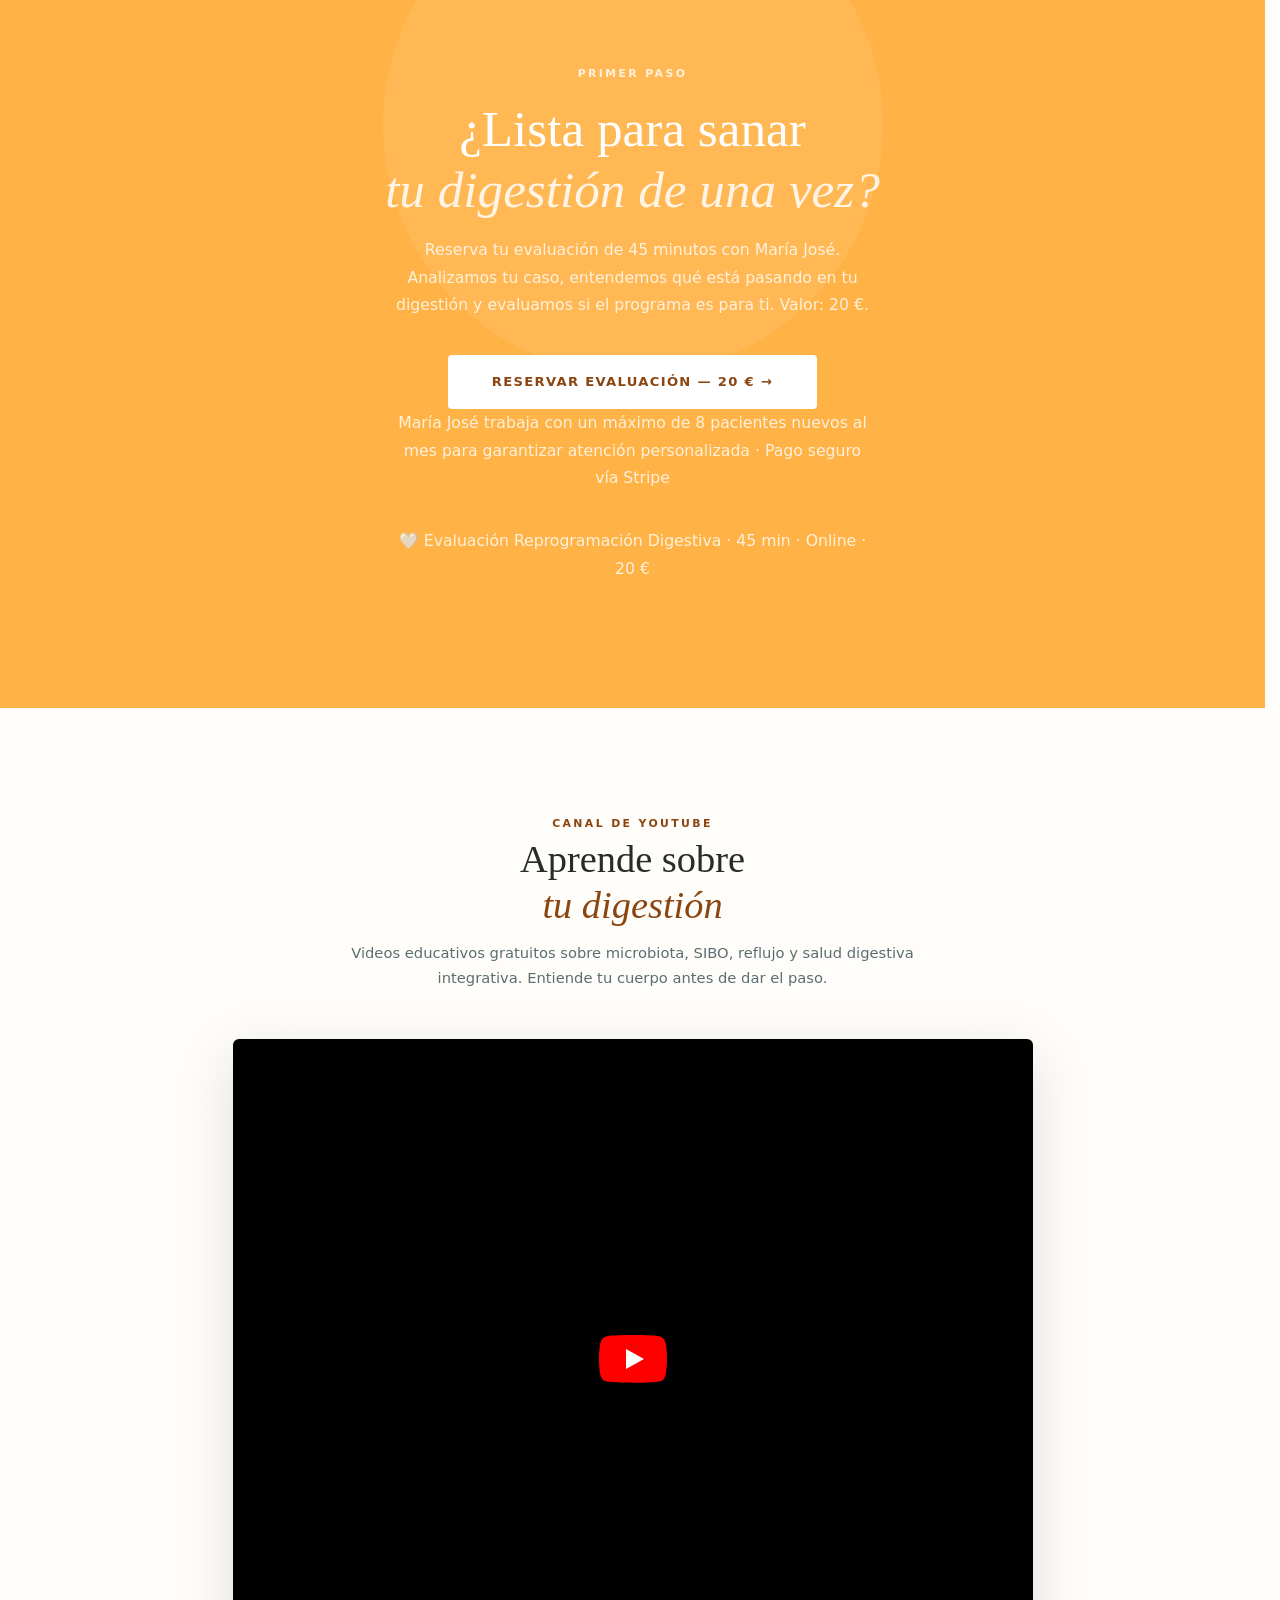
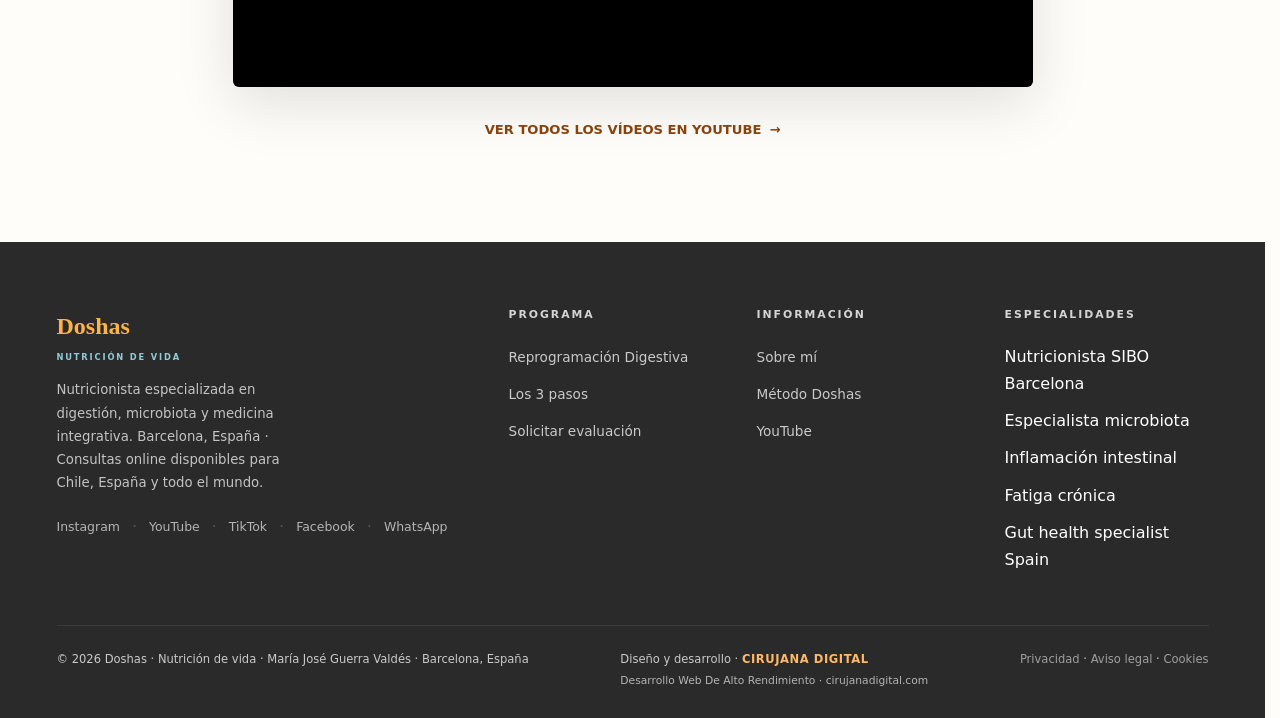
==== commit 413fe656: "entrega" ====
--- a/index.html
+++ b/index.html
@@ -9,26 +9,21 @@
 <link rel="canonical" href="https://www.doshasnutricion.com/">
 <link rel="alternate" hreflang="es" href="https://www.doshasnutricion.com/">
 <link rel="alternate" hreflang="x-default" href="https://www.doshasnutricion.com/">
-<link rel="preconnect" href="https://fonts.googleapis.com">
-<link rel="preconnect" href="https://fonts.gstatic.com" crossorigin>
+
 <link rel="preload" as="image" href="/img/foto-mariajose-2.webp" fetchpriority="high">
-<!-- YouTube performance -->
-<link rel="preconnect" href="https://i.ytimg.com" crossorigin>
-<link rel="preconnect" href="https://www.youtube.com" crossorigin>
-<link rel="dns-prefetch" href="https://i.ytimg.com">
-<link rel="dns-prefetch" href="https://www.youtube.com">
+
 <style>
-:root{--orange:#b85e00;--orange-dark:#8a4510;--cream:#ffebcd;--teal-dark:#1f5560;
---ink:#2a2a2a;--ink-mid:#4a4a4a;--bg:#fffdf9;--white:#ffffff;
---font-display:'Merriweather-fallback',Georgia,serif;
---font-body:'Lato',system-ui,sans-serif;}
+:root{--orange:#ffb347;--orange-dark:#8a4510;--cream:#ffebcd;--teal-dark:#1f5560;
+--ink:#2a2a2a;--ink-mid:#4a4a4a;--bg:#fffdf9;--white:#ffffff; --font-display: 'Palatino Linotype', Palatino, 'Book Antiqua', Georgia, serif;
+  --font-body: system-ui, -apple-system, BlinkMacSystemFont, 'Segoe UI', sans-serif; --scrollbar-comp: 0px; }
 .d-block       { display: block; }
 .color-ink-mid { color: var(--ink-mid); }
 *,*::before,*::after{box-sizing:border-box;margin:0;padding:0}
 html{scroll-behavior:smooth;font-size:16px}
-body{background:var(--bg);color:var(--ink);font-family:var(--font-body);
-font-weight:300;line-height:1.7;overflow-x:hidden;-webkit-font-smoothing:antialiased}
-img{max-width:100%;height:auto;display:block}
+body{background:var(--bg);color:var(--ink);font-family:var(--font-body); font-weight:400;line-height:1.7;overflow-x:hidden;-webkit-font-smoothing:antialiased}
+body.modal-open {overflow: hidden;padding-right: var(--scrollbar-comp);}
+main {   display: block;   min-height: 100svh; }
+img{max-width:100%;height:auto;display:block;}
 a{color:inherit;text-decoration:none}
 .container{max-width:1200px;margin:0 auto;padding:0 24px}
 nav{position:sticky;top:0;z-index:100;padding:18px 0;
@@ -37,20 +32,37 @@
 .nav-inner{display:flex;align-items:center;justify-content:space-between}
 .nav-logo{font-family:var(--font-display);font-size:1.4rem;font-weight:700; letter-spacing: 0.02em; line-height: 1;
 color:var(--orange-dark)}
-.hero{min-height:100vh;display:grid;grid-template-columns:1fr 1fr;overflow:hidden}
-.hero-left{background:var(--cream);display:flex;flex-direction:column;
-justify-content:center;padding:120px 60px 80px 80px; z-index: 2}
-.hero-right{position:relative;overflow:hidden;background:#4a8f9a}
+.hero{min-height: 100svh; display:grid;grid-template-columns:1fr 1fr;overflow:hidden}
+.hero-left{background:var(--cream);min-height: 520px; display:flex;flex-direction:column; contain: layout style;
+justify-content:center;padding:120px 60px 80px 80px}
+.hero-right{position: relative;   overflow: hidden;   background: #4a8f9a;
+  min-height: 600px;   aspect-ratio: 4 / 5;}
+.hero-right img { width: 100%; height: 100%;object-fit: cover;display: block;}
+.hero-right--fallback { background: linear-gradient(160deg, var(--teal-mid) 0%, var(--teal-dark) 100%); display: flex; align-items: center; justify-content: center; }
+.hero-right--fallback::after { content: ''; display: block; width: 180px; height: 280px; background: rgba(255,255,255,0.08); border-radius: 50% 50% 50% 50% / 60% 60% 40% 40%; }
+.hero-badge { display: inline-flex; align-items: center; gap: 8px; background: var(--cream); border: 1.5px solid var(--orange); padding: 7px 16px; border-radius: 40px; margin-bottom: 24px; width: fit-content; }
+.hero-badge-dot { width: 7px; height: 7px; border-radius: 50%; background: var(--navy); animation: pulse 2s infinite; flex-shrink: 0; }
+@keyframes pulse { 0%, 100% { opacity: 1; transform: scale(1); } 50% { opacity: 0.5; transform: scale(1.3); } }
+.hero-badge span { font-size: 0.7rem; font-weight: 700; letter-spacing: 0.08em; color: var(--orange-dark); text-transform: uppercase; }
+.hero-seo-label { font-family: var(--font-body); font-size: 0.78rem; font-weight: 700; letter-spacing: 0.08em; color: var(--teal-dark); text-transform: uppercase; margin-bottom: 10px; }
+.hero h1 { font-size: clamp(2.6rem, 4.5vw, 4.8rem); line-height: 1.1; margin-bottom: 12px; color: var(--ink); }
+.hero h1 em { font-style: italic; color: var(--orange-dark); }
+.hero-tagline { font-family: var(--font-display); font-size: clamp(1rem, 1.8vw, 1.25rem); font-style: italic; font-weight: 300; color: var(--teal-dark); margin-bottom: 16px; }
+.hero-desc { font-size: 0.95rem; color: var(--ink-mid); max-width: 440px; line-height: 1.8; margin-bottom: 36px; }
+.hero-actions { display: flex; align-items: center; gap: 20px; flex-wrap: wrap; margin-bottom: 44px; }
 .img-cover{width:100%;height:100%;object-fit:cover;display:block}
-@font-face{font-family:'Merriweather-fallback';src:local('Georgia');
-size-adjust:94%;ascent-override:90%;descent-override:normal}
+.country-modal-overlay{ position:fixed; inset:0; display:flex; align-items:center;
+  justify-content:center; opacity:0; visibility:hidden; pointer-events:none; background:rgba(0,0,0,0.6); z-index:9999; }
+.country-modal-overlay.open{ opacity:1;visibility:visible;pointer-events:auto;}
+.country-modal-overlay.open .country-modal {
+  will-change: transform, opacity;
+}
+@media (max-width: 1024px) { .hero-left { min-height: auto; }}
+
 </style>
-<link rel="preload" href="/styles.css" as="style" onload="this.rel='stylesheet'">
-<noscript><link rel="stylesheet" href="/styles.css"></noscript>
-<link href="https://fonts.googleapis.com/css2?family=Merriweather:ital,wght@0,400;0,700;1,400&family=Lato:wght@300;400;700&display=swap" rel="stylesheet" media="print" onload="this.media='all'">
-<noscript>
-<link href="https://fonts.googleapis.com/css2?family=Merriweather:ital,wght@0,400;0,700;1,400&family=Lato:wght@300;400;700&display=swap" rel="stylesheet">
-</noscript>
+<link rel="preload" href="/styles.css" as="style">
+<link rel="stylesheet" href="/styles.css">
+
 <link rel="icon" href="/favicon.ico" sizes="any">
 <link rel="icon" type="image/png" sizes="32x32" href="/img/favicon-32x32.png">
 <link rel="icon" type="image/png" sizes="16x16" href="/img/favicon-16x16.png">
@@ -129,6 +141,7 @@
   ]
 }
 </script>
+
 </head>
 <body>
 <nav id="mainNav" role="navigation" aria-label="Navegación principal">
@@ -188,14 +201,14 @@
     <div class="hero-stats" role="list">
       <div role="listitem">
         <div class="hero-stat-number">99k+</div>
-        <div class="hero-stat-label">Seguidores en Instagram y YouTube</div>
+        <div class="hero-stat-label">Seguidores</div>
       </div>
       <div role="listitem">
         <div class="hero-stat-number">10+</div>
         <div class="hero-stat-label">Años de experiencia</div>
       </div>
       <div role="listitem">
-        <div class="hero-stat-number">500+</div>
+        <div class="hero-stat-number">200+</div>
         <div class="hero-stat-label">Casos digestivos</div>
       </div>
     </div>
@@ -351,19 +364,19 @@
     </div>
     <div class="method-steps">
       <article class="method-step fade-up">
-        <div class="method-step-num">01</div>
+        <div class="method-step-num" aria-hidden="true">01</div>
         <h3>Desintoxicar</h3>
         <p>Eliminamos los alimentos que te hacen daño y que producen síntomas como acidez o hinchazón. Limpiamos el cuerpo para bajar la inflamación y que tu sistema inmune deje de estar alterado.</p>
         <p class="method-detail">Duración aproximada: 2 meses. Puedes notar cambios como menos hinchazón en manos, pies y cara, más ánimo y menos ansiedad.</p>
       </article>
       <article class="method-step fade-up">
-        <div class="method-step-num">02</div>
+        <div class="method-step-num" aria-hidden="true">02</div>
         <h3>Nutrir</h3>
         <p>Incorporamos un plan de alimentación con alimentos naturales, evitando procesados. Mejoramos tu microbiota con probióticos, fibra y fermentados. También nutrimos el alma: meditaciones, respiraciones y actividad física adecuada para ti.</p>
         <p class="method-detail">A esta altura los cambios son notables: sin ansiedad, mejor sueño, energía renovada.</p>
       </article>
       <article class="method-step fade-up">
-        <div class="method-step-num">03</div>
+        <div class="method-step-num" aria-hidden="true">03</div>
         <h3>Transformar</h3>
         <p>Reintroducimos los alimentos que eliminamos al principio. La idea de Doshas es volverte a tu hábitat: que puedas comer de todo y disfrutar de tu vida sin dolencias gastrointestinales.</p>
         <p class="method-detail">"El veneno está en la dosis." Consumir tus favoritos ocasionalmente no es un problema. Así logramos una transformación que dura.</p>
@@ -767,11 +780,11 @@
     </div>
     <div class="footer-bottom">
       <p>© 2026 Doshas · Nutrición de vida · María José Guerra Valdés · Barcelona, España</p>
-      <p>
-        Diseño y desarrollo ·
-        <a href="https://cirujanadigital.com" class="footer-credit-link" rel="noopener" target="_blank">CIRUJANA DIGITAL</a>
-        <span class="footer-credit-sub">Desarrollo Web De Alto Rendimiento · cirujanadigital.com</span>
-      </p>
+    <p>
+  Diseño y desarrollo ·
+  <a href="https://cirujanadigital.com" class="footer-credit-link" rel="noopener" target="_blank">CIRUJANA DIGITAL</a>
+  <span class="footer-credit-sub">Desarrollo Web De Alto Rendimiento · cirujanadigital.com</span>
+</p>
       <p>
         <a href="/politica-de-privacidad.html" class="footer-legal-link">Privacidad</a> ·
         <a href="/aviso-legal.html" class="footer-legal-link">Aviso legal</a> ·
--- a/styles.css
+++ b/styles.css
@@ -7,6 +7,8 @@
   --max-w: 1200px;
   --transition: 0.35s cubic-bezier(0.25, 0.46, 0.45, 0.94);
 }
+html { scrollbar-gutter: stable; }
+html.no-scroll { overflow: hidden; }
 h1, h2, h3 { font-family: var(--font-display); font-weight: 400; line-height: 1.2; }
 h4 { font-family: var(--font-body); font-weight: 700; }
 .eyebrow {
@@ -87,90 +89,8 @@
 }
 .nav-hamburger span { width: 24px; height: 2px; background: var(--ink); display: block; }
 
-/* ============================================================
-   HERO
-============================================================ */
-.hero-right--fallback {
-  background: linear-gradient(160deg, var(--teal-mid) 0%, var(--teal-dark) 100%);
-  display: flex;
-  align-items: center;
-  justify-content: center;
-}
-.hero-right--fallback::after {
-  content: '';
-  display: block;
-  width: 180px;
-  height: 280px;
-  background: rgba(255,255,255,0.08);
-  border-radius: 50% 50% 50% 50% / 60% 60% 40% 40%;
-}
-
-.hero-badge {
-  display: inline-flex;
-  align-items: center;
-  gap: 8px;
-  background: var(--cream);
-  border: 1.5px solid var(--orange);
-  padding: 7px 16px;
-  border-radius: 40px;
-  margin-bottom: 24px;
-  width: fit-content;
-}
-.hero-badge-dot {
-  width: 7px; height: 7px;
-  border-radius: 50%;
-  background: var(--navy);
-  animation: pulse 2s infinite;
-  flex-shrink: 0;
-}
-@keyframes pulse {
-  0%, 100% { opacity: 1; transform: scale(1); }
-  50% { opacity: 0.5; transform: scale(1.3); }
-}
-.hero-badge span {
-  font-size: 0.7rem;
-  font-weight: 700;
-  letter-spacing: 0.08em;
-  color: var(--orange-dark);
-  text-transform: uppercase;
-}
-
-/* [3a] Label SEO pequeño antes del H1 — visible pero no dominante */
-.hero-seo-label {
-  font-family: var(--font-body);
-  font-size: 0.78rem;
-  font-weight: 700;
-  letter-spacing: 0.08em;
-  color: var(--teal-dark);
-  text-transform: uppercase;
-  margin-bottom: 10px;
-}
-
-.hero h1 {
-  font-size: clamp(2.6rem, 4.5vw, 4.8rem);
-  line-height: 1.1;
-  margin-bottom: 12px;
-  color: var(--ink);
-}
-.hero h1 em { font-style: italic; color: var(--orange-dark); }
-.hero-tagline {
-  font-family: var(--font-display);
-  font-size: clamp(1rem, 1.8vw, 1.25rem);
-  font-style: italic;
-  font-weight: 300;
-  color: var(--teal-dark);
-  margin-bottom: 16px;
-}
-.hero-desc {
-  font-size: 0.95rem;
-  color: var(--ink-mid);
-  max-width: 440px;
-  line-height: 1.8;
-  margin-bottom: 36px;
-}
-.hero-actions { display: flex; align-items: center; gap: 20px; flex-wrap: wrap; margin-bottom: 44px; }
 .btn-primary {
-  background: var(--orange);
+  background: #9a4e00;
   color: var(--white);
   padding: 14px 32px;
   font-size: 0.82rem;
@@ -181,6 +101,7 @@
   transition: all 0.3s;
   display: inline-block;
   border-radius: 4px;
+  min-height: 48px;
 }
 .btn-primary:hover { background: var(--orange-dark); transform: translateY(-1px); }
 .btn-ghost {
@@ -302,15 +223,15 @@
 .about-credential-card {
   position: absolute;
   bottom: -28px; right: -28px;
-  background: var(--orange);
+  background: #7a3d00;
   color: var(--white);
   padding: 22px 26px;
   box-shadow: 0 16px 48px rgba(255,168,80,0.25);
   max-width: 230px;
   border-radius: 2px;
 }
-.about-credential-card h4 { font-size: 0.85rem; font-weight: 700; margin-bottom: 6px; }
-.about-credential-card p { font-size: 0.75rem; color: rgba(255,255,255,0.85); line-height: 1.6; }
+.about-credential-card h4 { font-size: 0.85rem; font-weight: 700; margin-bottom: 6px; color: #ffffff; }
+.about-credential-card p { font-size: 0.75rem; color: rgba(255,255,255,0.95); line-height: 1.6; }
 .about-content .eyebrow { margin-bottom: 12px; display: block; }
 .about-content h2 { font-size: clamp(1.9rem, 3vw, 2.8rem); margin-bottom: 22px; }
 .about-content h2 em { color: var(--teal-dark); }
@@ -351,7 +272,7 @@
 .method-header { text-align: center; max-width: 720px; margin: 0 auto 72px; }
 .method-header .eyebrow { color: #bfe244; }
 .method-header h2 { font-size: clamp(2rem, 3.5vw, 3.2rem); color: var(--white); margin-top: 10px; }
-.method-header p { font-size: 0.92rem; color: rgba(255,255,255,0.5); margin-top: 14px; line-height: 1.8; }
+.method-header p { font-size: 0.92rem; color: rgba(255,255,255,0.75); margin-top: 14px; line-height: 1.8; }
 .method-steps {
   display: grid;
   grid-template-columns: repeat(3, 1fr);
@@ -367,17 +288,10 @@
 }
 .method-step:hover { background: rgba(255,255,255,0.05); border-top-color: var(--orange); }
 .method-step-num {
-  font-family: var(--font-display);
-  font-size: 3.5rem;
-  font-weight: 700;
-  color: rgba(255,255,255,0.08);
-  line-height: 1;
-  margin-bottom: 20px;
-}
+   font-family: var(--font-display); font-size: 3.5rem; font-weight: 700;color: rgba(255,255,255,0.55);line-height: 1;margin-bottom: 20px;}
 .method-step h3 { font-family: var(--font-display); font-size: 1.6rem; color: var(--orange); margin-bottom: 14px; }
-.method-step p { font-size: 0.88rem; color: rgba(255,255,255,0.6); line-height: 1.8; }
-.method-step .method-detail { font-size: 0.82rem; color: rgba(255,255,255,0.4); line-height: 1.75; margin-top: 12px; font-style: italic; }
-
+.method-step p { font-size: 0.88rem; color: rgba(255,255,255,0.82); line-height: 1.8; }
+.method-step .method-detail { font-size: 0.82rem; color: rgba(255,255,255,0.65); line-height: 1.75; margin-top: 12px; font-style: italic; }
 /* ============================================================
    SERVICIOS
 ============================================================ */
@@ -614,10 +528,9 @@
 .community-content .eyebrow { color: #bfe244; }
 .community-content h2 { font-size: clamp(1.9rem, 3vw, 2.8rem); color: var(--white); margin: 12px 0 18px; }
 .community-content h2 em { color: #75fff3; }
-.community-content p { font-size: 0.92rem; color: rgba(255,255,255,0.6); line-height: 1.8; margin-bottom: 12px; }
-.community-list { list-style: none; margin: 14px 0 22px; display: flex; flex-direction: column; gap: 10px; }
+.community-content p { font-size: 0.92rem; color: rgba(255,255,255,0.82); line-height: 1.8; margin-bottom: 12px; }.community-list { list-style: none; margin: 14px 0 22px; display: flex; flex-direction: column; gap: 10px; }
 .community-list li { font-size: 0.9rem; color: rgba(255,255,255,0.8); }
-.community-frequency { font-size: 0.85rem; color: rgba(255,255,255,0.45); line-height: 1.75; margin-bottom: 26px !important; }
+.community-frequency { font-size: 0.85rem; color: rgba(255,255,255,0.68); line-height: 1.75; margin-bottom: 26px !important; }
 .community-card-inner {
   background: rgba(255,255,255,0.05);
   border: 1.5px solid rgba(255,255,255,0.1);
@@ -627,9 +540,9 @@
 }
 .community-card-icon { font-size: 2rem; margin-bottom: 16px; }
 .community-card-title { font-family: var(--font-display); font-size: 1.5rem; color: var(--white); margin-bottom: 8px; }
-.community-card-subtitle { font-size: 0.9rem; color: rgba(255,255,255,0.5); margin-bottom: 20px; }
+.community-card-subtitle { font-size: 0.9rem; color: rgba(255,255,255,0.75); margin-bottom: 20px; }
 .community-divider { width: 36px; height: 2px; background: var(--orange); margin: 0 auto 20px; }
-.community-card-body { font-size: 0.88rem; color: rgba(255,255,255,0.5); line-height: 1.8; margin-bottom: 14px; }
+.community-card-body { font-size: 0.88rem; color: rgba(255,255,255,0.75); line-height: 1.8; margin-bottom: 14px; }
 .community-card-question { font-family: var(--font-display); font-size: 1.15rem; font-style: italic; color: #75fff3; }
 
 /* ============================================================
@@ -716,8 +629,8 @@
 /* ============================================================
    ANIMACIONES
 ============================================================ */
-.fade-up { opacity: 0; transform: translateY(28px); transition: opacity 0.65s ease, transform 0.65s ease; }
-.fade-up.visible { opacity: 1; transform: translateY(0); }
+.fade-up { opacity: 1; transform: none; transition: none; will-change: auto; }
+.fade-up.visible { opacity: 1; transform: none; }
 
 /* ============================================================
    MOBILE NAV
@@ -736,22 +649,32 @@
 .mobile-nav-close { position: absolute; top: 24px; right: 24px; background: none; border: none; font-size: 1.5rem; cursor: pointer; color: var(--ink); min-height: 44px; min-width: 44px; display: flex; align-items: center; justify-content: center; }
 
 /* ============================================================
-   MODAL SELECTOR DE PAÍS
+   MODAL SELECTOR DE PAÍS (FIX CLS)
 ============================================================ */
 .country-modal-overlay {
   position: fixed;
   inset: 0;
   background: rgba(42,42,42,0.7);
-  backdrop-filter: blur(6px);
+  /* backdrop-filter: blur(6px); */ /* opcional: comentar si querés máxima estabilidad */
+
   z-index: 500;
   display: flex;
   align-items: center;
   justify-content: center;
+
   opacity: 0;
   visibility: hidden;
+  pointer-events: none;
+
   transition: opacity 0.3s ease, visibility 0.3s ease;
 }
-.country-modal-overlay.open { opacity: 1; visibility: visible; }
+
+.country-modal-overlay.open {
+  opacity: 1;
+  visibility: visible;
+  pointer-events: auto;
+}
+
 .country-modal {
   background: var(--bg);
   padding: 48px 40px;
@@ -759,27 +682,67 @@
   width: 90%;
   border-radius: 6px;
   text-align: center;
-  transform: translateY(16px);
-  transition: transform 0.3s ease;
   position: relative;
-}
-.country-modal-overlay.open .country-modal { transform: translateY(0); }
+
+  opacity: 0;
+  transform: translateY(10px);
+
+  transition: transform 0.3s ease, opacity 0.3s ease;
+  will-change: transform, opacity;
+}
+
+.country-modal-overlay.open .country-modal {
+  opacity: 1;
+  transform: translateY(0);
+}
+
 .country-modal-close {
   position: absolute;
-  top: 16px; right: 20px;
+  top: 16px;
+  right: 20px;
   background: none;
   border: none;
   font-size: 1.2rem;
   cursor: pointer;
   color: var(--ink-light);
   line-height: 1;
-  min-height: 44px; min-width: 44px;
-  display: flex; align-items: center; justify-content: center;
-}
-.country-modal-eyebrow { font-size: 0.65rem; font-weight: 700; letter-spacing: 0.22em; text-transform: uppercase; color: var(--orange-dark); margin-bottom: 10px; display: block; }
-.country-modal h3 { font-family: var(--font-display); font-size: 1.5rem; color: var(--ink); margin-bottom: 8px; }
-.country-modal p { font-size: 0.85rem; color: var(--ink-light); margin-bottom: 28px; line-height: 1.7; }
-.country-modal-buttons { display: flex; flex-direction: column; gap: 12px; }
+  min-height: 44px;
+  min-width: 44px;
+  display: flex;
+  align-items: center;
+  justify-content: center;
+}
+
+.country-modal-eyebrow {
+  font-size: 0.65rem;
+  font-weight: 700;
+  letter-spacing: 0.22em;
+  text-transform: uppercase;
+  color: var(--orange-dark);
+  margin-bottom: 10px;
+  display: block;
+}
+
+.country-modal h3 {
+  font-family: var(--font-display);
+  font-size: 1.5rem;
+  color: var(--ink);
+  margin-bottom: 8px;
+}
+
+.country-modal p {
+  font-size: 0.85rem;
+  color: var(--ink-light);
+  margin-bottom: 28px;
+  line-height: 1.7;
+}
+
+.country-modal-buttons {
+  display: flex;
+  flex-direction: column;
+  gap: 12px;
+}
+
 .btn-country {
   display: flex;
   align-items: center;
@@ -789,18 +752,53 @@
   border: 1.5px solid rgba(200,120,40,0.25);
   background: var(--cream);
   cursor: pointer;
-  transition: all 0.25s;
   text-decoration: none;
   color: var(--ink);
   min-height: 44px;
-}
-.btn-country:hover { background: var(--orange); border-color: var(--orange); color: var(--white); }
-.btn-country-flag { font-size: 1.4rem; flex-shrink: 0; }
-.btn-country-text { flex: 1; text-align: left; padding: 0 14px; }
-.btn-country-text strong { display: block; font-size: 0.9rem; font-weight: 700; }
-.btn-country-text span { font-size: 0.75rem; opacity: 0.7; }
-.btn-country-arrow { font-size: 0.9rem; opacity: 0.5; }
-.country-modal-note { margin-top: 18px; font-size: 0.68rem; color: var(--ink-light); font-style: italic; }
+
+  transition: all 0.25s;
+  will-change: transform; /* micro-opt */
+}
+
+.btn-country:hover {
+  background: var(--orange);
+  border-color: var(--orange);
+  color: var(--white);
+}
+
+.btn-country-flag {
+  font-size: 1.4rem;
+  flex-shrink: 0;
+}
+
+.btn-country-text {
+  flex: 1;
+  text-align: left;
+  padding: 0 14px;
+}
+
+.btn-country-text strong {
+  display: block;
+  font-size: 0.9rem;
+  font-weight: 700;
+}
+
+.btn-country-text span {
+  font-size: 0.75rem;
+  opacity: 0.7;
+}
+
+.btn-country-arrow {
+  font-size: 0.9rem;
+  opacity: 0.5;
+}
+
+.country-modal-note {
+  margin-top: 18px;
+  font-size: 0.68rem;
+  color: var(--ink-light);
+  font-style: italic;
+}
 
 /* ============================================================
    RESPONSIVE
@@ -968,13 +966,13 @@
 }
 
 .footer-credit-link {
-  color: var(--orange);
+  color: #ffb866;
   font-weight: 700;
   letter-spacing: 0.05em;
 }
 
 .footer-credit-sub {
-  color: rgba(255, 255, 255, 0.4);
+  color: rgba(255, 255, 255, 0.65);
   font-size: 0.67rem;
   display: block;
   margin-top: 2px;
--- a/styles.css
+++ b/styles.css
@@ -7,6 +7,8 @@
   --max-w: 1200px;
   --transition: 0.35s cubic-bezier(0.25, 0.46, 0.45, 0.94);
 }
+html { scrollbar-gutter: stable; }
+html.no-scroll { overflow: hidden; }
 h1, h2, h3 { font-family: var(--font-display); font-weight: 400; line-height: 1.2; }
 h4 { font-family: var(--font-body); font-weight: 700; }
 .eyebrow {
@@ -87,90 +89,8 @@
 }
 .nav-hamburger span { width: 24px; height: 2px; background: var(--ink); display: block; }
 
-/* ============================================================
-   HERO
-============================================================ */
-.hero-right--fallback {
-  background: linear-gradient(160deg, var(--teal-mid) 0%, var(--teal-dark) 100%);
-  display: flex;
-  align-items: center;
-  justify-content: center;
-}
-.hero-right--fallback::after {
-  content: '';
-  display: block;
-  width: 180px;
-  height: 280px;
-  background: rgba(255,255,255,0.08);
-  border-radius: 50% 50% 50% 50% / 60% 60% 40% 40%;
-}
-
-.hero-badge {
-  display: inline-flex;
-  align-items: center;
-  gap: 8px;
-  background: var(--cream);
-  border: 1.5px solid var(--orange);
-  padding: 7px 16px;
-  border-radius: 40px;
-  margin-bottom: 24px;
-  width: fit-content;
-}
-.hero-badge-dot {
-  width: 7px; height: 7px;
-  border-radius: 50%;
-  background: var(--navy);
-  animation: pulse 2s infinite;
-  flex-shrink: 0;
-}
-@keyframes pulse {
-  0%, 100% { opacity: 1; transform: scale(1); }
-  50% { opacity: 0.5; transform: scale(1.3); }
-}
-.hero-badge span {
-  font-size: 0.7rem;
-  font-weight: 700;
-  letter-spacing: 0.08em;
-  color: var(--orange-dark);
-  text-transform: uppercase;
-}
-
-/* [3a] Label SEO pequeño antes del H1 — visible pero no dominante */
-.hero-seo-label {
-  font-family: var(--font-body);
-  font-size: 0.78rem;
-  font-weight: 700;
-  letter-spacing: 0.08em;
-  color: var(--teal-dark);
-  text-transform: uppercase;
-  margin-bottom: 10px;
-}
-
-.hero h1 {
-  font-size: clamp(2.6rem, 4.5vw, 4.8rem);
-  line-height: 1.1;
-  margin-bottom: 12px;
-  color: var(--ink);
-}
-.hero h1 em { font-style: italic; color: var(--orange-dark); }
-.hero-tagline {
-  font-family: var(--font-display);
-  font-size: clamp(1rem, 1.8vw, 1.25rem);
-  font-style: italic;
-  font-weight: 300;
-  color: var(--teal-dark);
-  margin-bottom: 16px;
-}
-.hero-desc {
-  font-size: 0.95rem;
-  color: var(--ink-mid);
-  max-width: 440px;
-  line-height: 1.8;
-  margin-bottom: 36px;
-}
-.hero-actions { display: flex; align-items: center; gap: 20px; flex-wrap: wrap; margin-bottom: 44px; }
 .btn-primary {
-  background: var(--orange);
+  background: #9a4e00;
   color: var(--white);
   padding: 14px 32px;
   font-size: 0.82rem;
@@ -181,6 +101,7 @@
   transition: all 0.3s;
   display: inline-block;
   border-radius: 4px;
+  min-height: 48px;
 }
 .btn-primary:hover { background: var(--orange-dark); transform: translateY(-1px); }
 .btn-ghost {
@@ -302,15 +223,15 @@
 .about-credential-card {
   position: absolute;
   bottom: -28px; right: -28px;
-  background: var(--orange);
+  background: #7a3d00;
   color: var(--white);
   padding: 22px 26px;
   box-shadow: 0 16px 48px rgba(255,168,80,0.25);
   max-width: 230px;
   border-radius: 2px;
 }
-.about-credential-card h4 { font-size: 0.85rem; font-weight: 700; margin-bottom: 6px; }
-.about-credential-card p { font-size: 0.75rem; color: rgba(255,255,255,0.85); line-height: 1.6; }
+.about-credential-card h4 { font-size: 0.85rem; font-weight: 700; margin-bottom: 6px; color: #ffffff; }
+.about-credential-card p { font-size: 0.75rem; color: rgba(255,255,255,0.95); line-height: 1.6; }
 .about-content .eyebrow { margin-bottom: 12px; display: block; }
 .about-content h2 { font-size: clamp(1.9rem, 3vw, 2.8rem); margin-bottom: 22px; }
 .about-content h2 em { color: var(--teal-dark); }
@@ -351,7 +272,7 @@
 .method-header { text-align: center; max-width: 720px; margin: 0 auto 72px; }
 .method-header .eyebrow { color: #bfe244; }
 .method-header h2 { font-size: clamp(2rem, 3.5vw, 3.2rem); color: var(--white); margin-top: 10px; }
-.method-header p { font-size: 0.92rem; color: rgba(255,255,255,0.5); margin-top: 14px; line-height: 1.8; }
+.method-header p { font-size: 0.92rem; color: rgba(255,255,255,0.75); margin-top: 14px; line-height: 1.8; }
 .method-steps {
   display: grid;
   grid-template-columns: repeat(3, 1fr);
@@ -367,17 +288,10 @@
 }
 .method-step:hover { background: rgba(255,255,255,0.05); border-top-color: var(--orange); }
 .method-step-num {
-  font-family: var(--font-display);
-  font-size: 3.5rem;
-  font-weight: 700;
-  color: rgba(255,255,255,0.08);
-  line-height: 1;
-  margin-bottom: 20px;
-}
+   font-family: var(--font-display); font-size: 3.5rem; font-weight: 700;color: rgba(255,255,255,0.55);line-height: 1;margin-bottom: 20px;}
 .method-step h3 { font-family: var(--font-display); font-size: 1.6rem; color: var(--orange); margin-bottom: 14px; }
-.method-step p { font-size: 0.88rem; color: rgba(255,255,255,0.6); line-height: 1.8; }
-.method-step .method-detail { font-size: 0.82rem; color: rgba(255,255,255,0.4); line-height: 1.75; margin-top: 12px; font-style: italic; }
-
+.method-step p { font-size: 0.88rem; color: rgba(255,255,255,0.82); line-height: 1.8; }
+.method-step .method-detail { font-size: 0.82rem; color: rgba(255,255,255,0.65); line-height: 1.75; margin-top: 12px; font-style: italic; }
 /* ============================================================
    SERVICIOS
 ============================================================ */
@@ -614,10 +528,9 @@
 .community-content .eyebrow { color: #bfe244; }
 .community-content h2 { font-size: clamp(1.9rem, 3vw, 2.8rem); color: var(--white); margin: 12px 0 18px; }
 .community-content h2 em { color: #75fff3; }
-.community-content p { font-size: 0.92rem; color: rgba(255,255,255,0.6); line-height: 1.8; margin-bottom: 12px; }
-.community-list { list-style: none; margin: 14px 0 22px; display: flex; flex-direction: column; gap: 10px; }
+.community-content p { font-size: 0.92rem; color: rgba(255,255,255,0.82); line-height: 1.8; margin-bottom: 12px; }.community-list { list-style: none; margin: 14px 0 22px; display: flex; flex-direction: column; gap: 10px; }
 .community-list li { font-size: 0.9rem; color: rgba(255,255,255,0.8); }
-.community-frequency { font-size: 0.85rem; color: rgba(255,255,255,0.45); line-height: 1.75; margin-bottom: 26px !important; }
+.community-frequency { font-size: 0.85rem; color: rgba(255,255,255,0.68); line-height: 1.75; margin-bottom: 26px !important; }
 .community-card-inner {
   background: rgba(255,255,255,0.05);
   border: 1.5px solid rgba(255,255,255,0.1);
@@ -627,9 +540,9 @@
 }
 .community-card-icon { font-size: 2rem; margin-bottom: 16px; }
 .community-card-title { font-family: var(--font-display); font-size: 1.5rem; color: var(--white); margin-bottom: 8px; }
-.community-card-subtitle { font-size: 0.9rem; color: rgba(255,255,255,0.5); margin-bottom: 20px; }
+.community-card-subtitle { font-size: 0.9rem; color: rgba(255,255,255,0.75); margin-bottom: 20px; }
 .community-divider { width: 36px; height: 2px; background: var(--orange); margin: 0 auto 20px; }
-.community-card-body { font-size: 0.88rem; color: rgba(255,255,255,0.5); line-height: 1.8; margin-bottom: 14px; }
+.community-card-body { font-size: 0.88rem; color: rgba(255,255,255,0.75); line-height: 1.8; margin-bottom: 14px; }
 .community-card-question { font-family: var(--font-display); font-size: 1.15rem; font-style: italic; color: #75fff3; }
 
 /* ============================================================
@@ -716,8 +629,8 @@
 /* ============================================================
    ANIMACIONES
 ============================================================ */
-.fade-up { opacity: 0; transform: translateY(28px); transition: opacity 0.65s ease, transform 0.65s ease; }
-.fade-up.visible { opacity: 1; transform: translateY(0); }
+.fade-up { opacity: 1; transform: none; transition: none; will-change: auto; }
+.fade-up.visible { opacity: 1; transform: none; }
 
 /* ============================================================
    MOBILE NAV
@@ -736,22 +649,32 @@
 .mobile-nav-close { position: absolute; top: 24px; right: 24px; background: none; border: none; font-size: 1.5rem; cursor: pointer; color: var(--ink); min-height: 44px; min-width: 44px; display: flex; align-items: center; justify-content: center; }
 
 /* ============================================================
-   MODAL SELECTOR DE PAÍS
+   MODAL SELECTOR DE PAÍS (FIX CLS)
 ============================================================ */
 .country-modal-overlay {
   position: fixed;
   inset: 0;
   background: rgba(42,42,42,0.7);
-  backdrop-filter: blur(6px);
+  /* backdrop-filter: blur(6px); */ /* opcional: comentar si querés máxima estabilidad */
+
   z-index: 500;
   display: flex;
   align-items: center;
   justify-content: center;
+
   opacity: 0;
   visibility: hidden;
+  pointer-events: none;
+
   transition: opacity 0.3s ease, visibility 0.3s ease;
 }
-.country-modal-overlay.open { opacity: 1; visibility: visible; }
+
+.country-modal-overlay.open {
+  opacity: 1;
+  visibility: visible;
+  pointer-events: auto;
+}
+
 .country-modal {
   background: var(--bg);
   padding: 48px 40px;
@@ -759,27 +682,67 @@
   width: 90%;
   border-radius: 6px;
   text-align: center;
-  transform: translateY(16px);
-  transition: transform 0.3s ease;
   position: relative;
-}
-.country-modal-overlay.open .country-modal { transform: translateY(0); }
+
+  opacity: 0;
+  transform: translateY(10px);
+
+  transition: transform 0.3s ease, opacity 0.3s ease;
+  will-change: transform, opacity;
+}
+
+.country-modal-overlay.open .country-modal {
+  opacity: 1;
+  transform: translateY(0);
+}
+
 .country-modal-close {
   position: absolute;
-  top: 16px; right: 20px;
+  top: 16px;
+  right: 20px;
   background: none;
   border: none;
   font-size: 1.2rem;
   cursor: pointer;
   color: var(--ink-light);
   line-height: 1;
-  min-height: 44px; min-width: 44px;
-  display: flex; align-items: center; justify-content: center;
-}
-.country-modal-eyebrow { font-size: 0.65rem; font-weight: 700; letter-spacing: 0.22em; text-transform: uppercase; color: var(--orange-dark); margin-bottom: 10px; display: block; }
-.country-modal h3 { font-family: var(--font-display); font-size: 1.5rem; color: var(--ink); margin-bottom: 8px; }
-.country-modal p { font-size: 0.85rem; color: var(--ink-light); margin-bottom: 28px; line-height: 1.7; }
-.country-modal-buttons { display: flex; flex-direction: column; gap: 12px; }
+  min-height: 44px;
+  min-width: 44px;
+  display: flex;
+  align-items: center;
+  justify-content: center;
+}
+
+.country-modal-eyebrow {
+  font-size: 0.65rem;
+  font-weight: 700;
+  letter-spacing: 0.22em;
+  text-transform: uppercase;
+  color: var(--orange-dark);
+  margin-bottom: 10px;
+  display: block;
+}
+
+.country-modal h3 {
+  font-family: var(--font-display);
+  font-size: 1.5rem;
+  color: var(--ink);
+  margin-bottom: 8px;
+}
+
+.country-modal p {
+  font-size: 0.85rem;
+  color: var(--ink-light);
+  margin-bottom: 28px;
+  line-height: 1.7;
+}
+
+.country-modal-buttons {
+  display: flex;
+  flex-direction: column;
+  gap: 12px;
+}
+
 .btn-country {
   display: flex;
   align-items: center;
@@ -789,18 +752,53 @@
   border: 1.5px solid rgba(200,120,40,0.25);
   background: var(--cream);
   cursor: pointer;
-  transition: all 0.25s;
   text-decoration: none;
   color: var(--ink);
   min-height: 44px;
-}
-.btn-country:hover { background: var(--orange); border-color: var(--orange); color: var(--white); }
-.btn-country-flag { font-size: 1.4rem; flex-shrink: 0; }
-.btn-country-text { flex: 1; text-align: left; padding: 0 14px; }
-.btn-country-text strong { display: block; font-size: 0.9rem; font-weight: 700; }
-.btn-country-text span { font-size: 0.75rem; opacity: 0.7; }
-.btn-country-arrow { font-size: 0.9rem; opacity: 0.5; }
-.country-modal-note { margin-top: 18px; font-size: 0.68rem; color: var(--ink-light); font-style: italic; }
+
+  transition: all 0.25s;
+  will-change: transform; /* micro-opt */
+}
+
+.btn-country:hover {
+  background: var(--orange);
+  border-color: var(--orange);
+  color: var(--white);
+}
+
+.btn-country-flag {
+  font-size: 1.4rem;
+  flex-shrink: 0;
+}
+
+.btn-country-text {
+  flex: 1;
+  text-align: left;
+  padding: 0 14px;
+}
+
+.btn-country-text strong {
+  display: block;
+  font-size: 0.9rem;
+  font-weight: 700;
+}
+
+.btn-country-text span {
+  font-size: 0.75rem;
+  opacity: 0.7;
+}
+
+.btn-country-arrow {
+  font-size: 0.9rem;
+  opacity: 0.5;
+}
+
+.country-modal-note {
+  margin-top: 18px;
+  font-size: 0.68rem;
+  color: var(--ink-light);
+  font-style: italic;
+}
 
 /* ============================================================
    RESPONSIVE
@@ -968,13 +966,13 @@
 }
 
 .footer-credit-link {
-  color: var(--orange);
+  color: #ffb866;
   font-weight: 700;
   letter-spacing: 0.05em;
 }
 
 .footer-credit-sub {
-  color: rgba(255, 255, 255, 0.4);
+  color: rgba(255, 255, 255, 0.65);
   font-size: 0.67rem;
   display: block;
   margin-top: 2px;
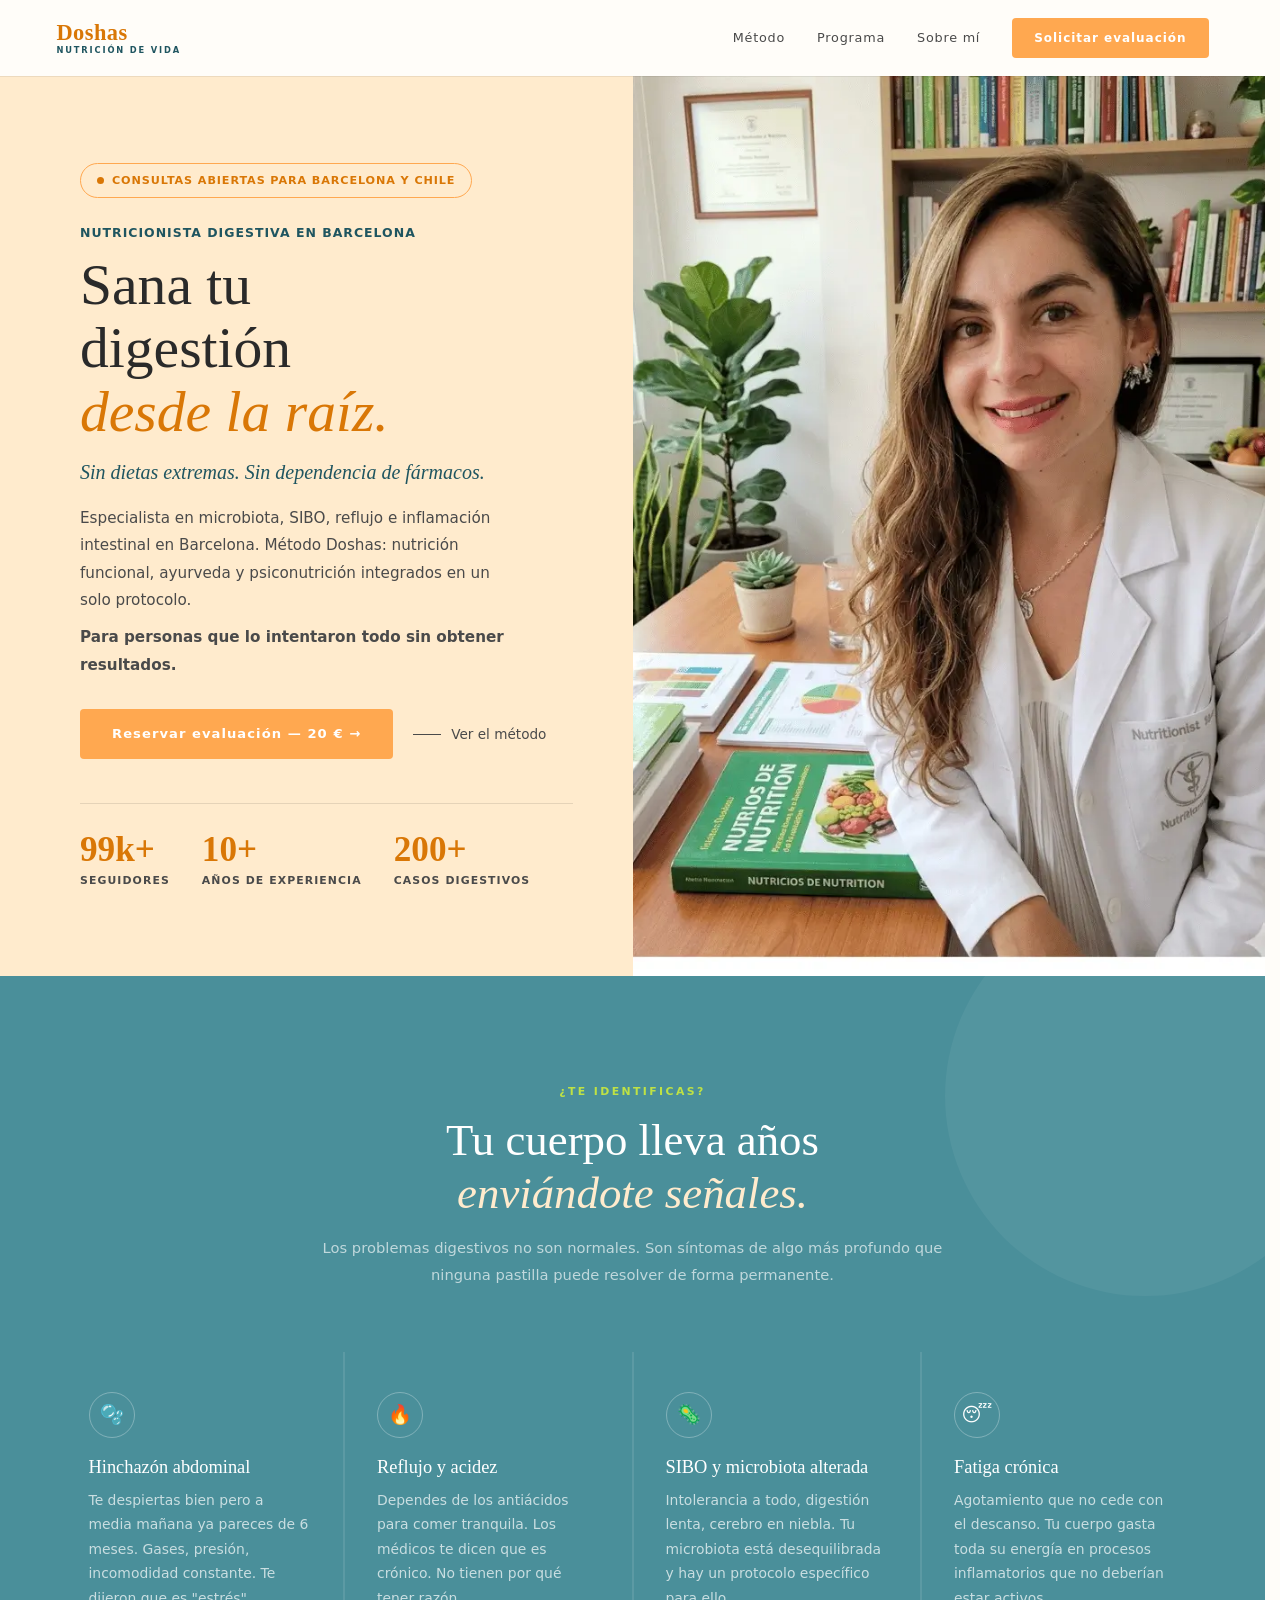
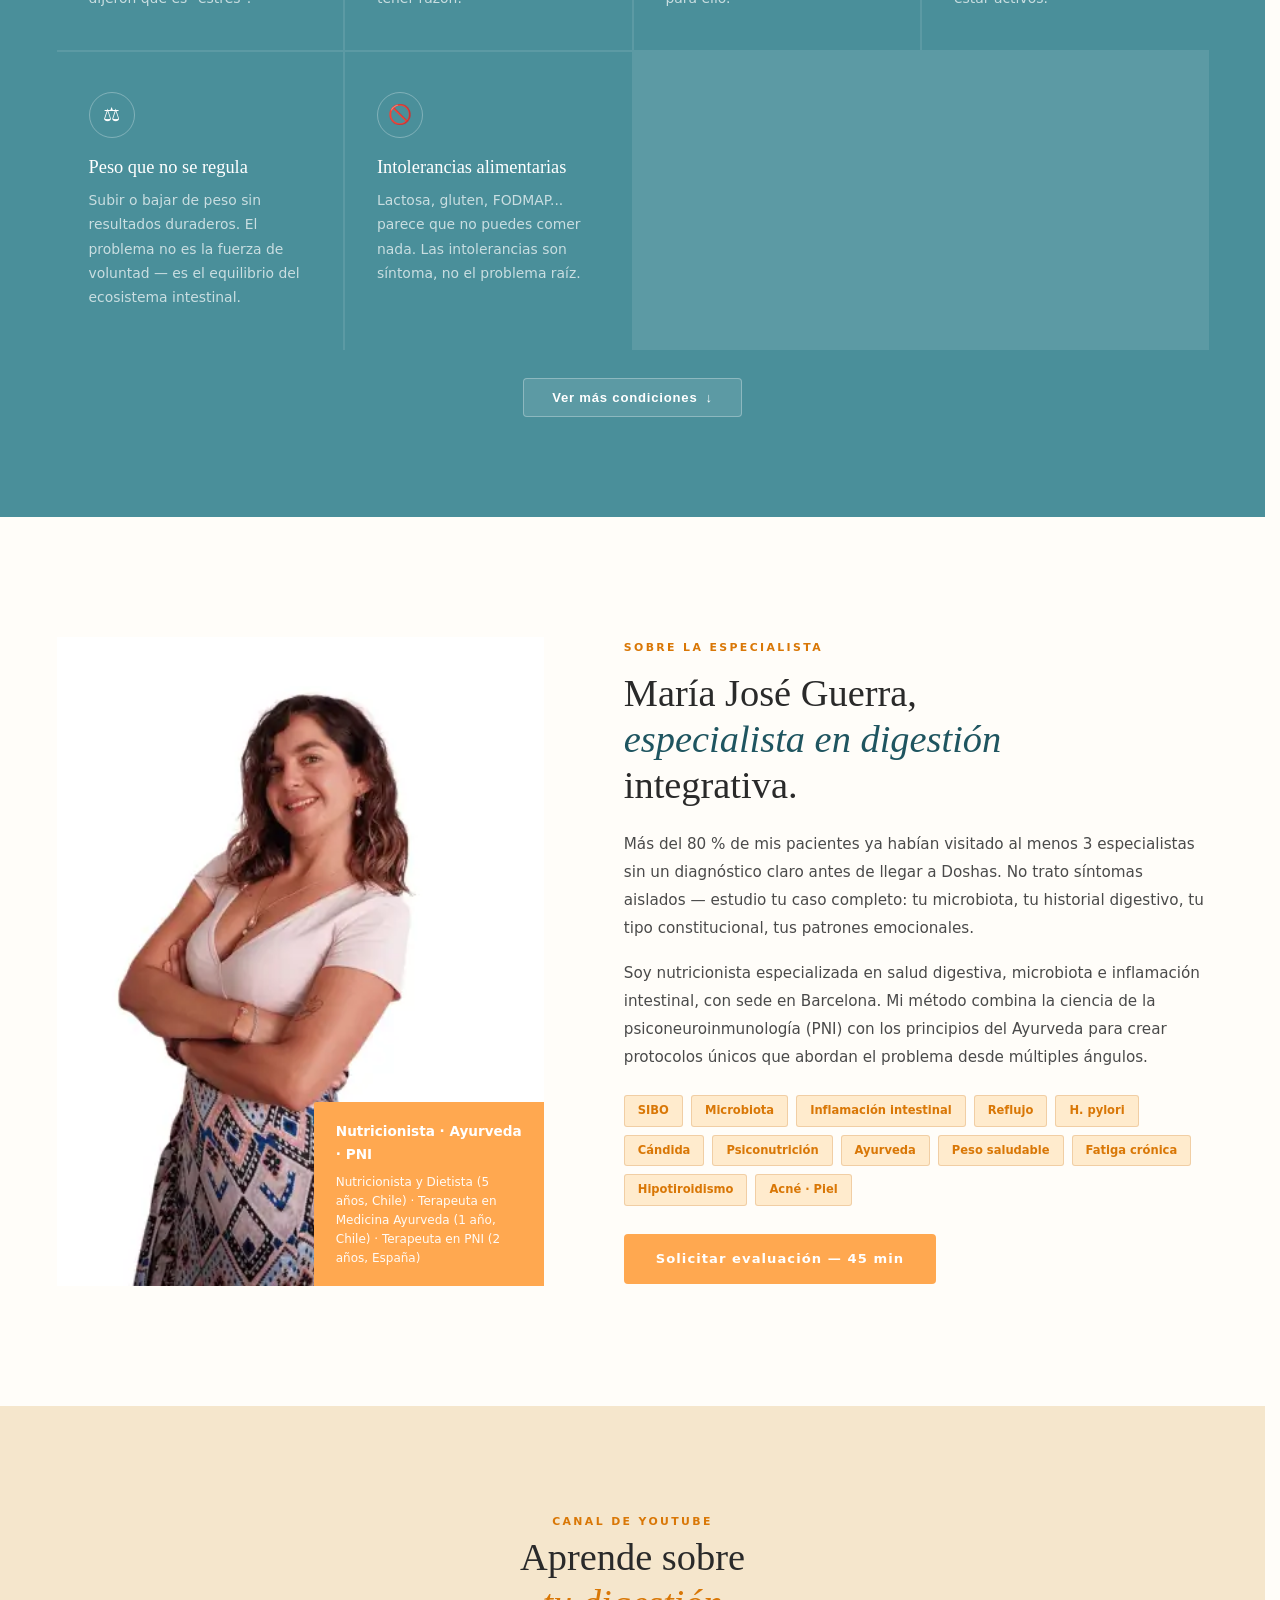
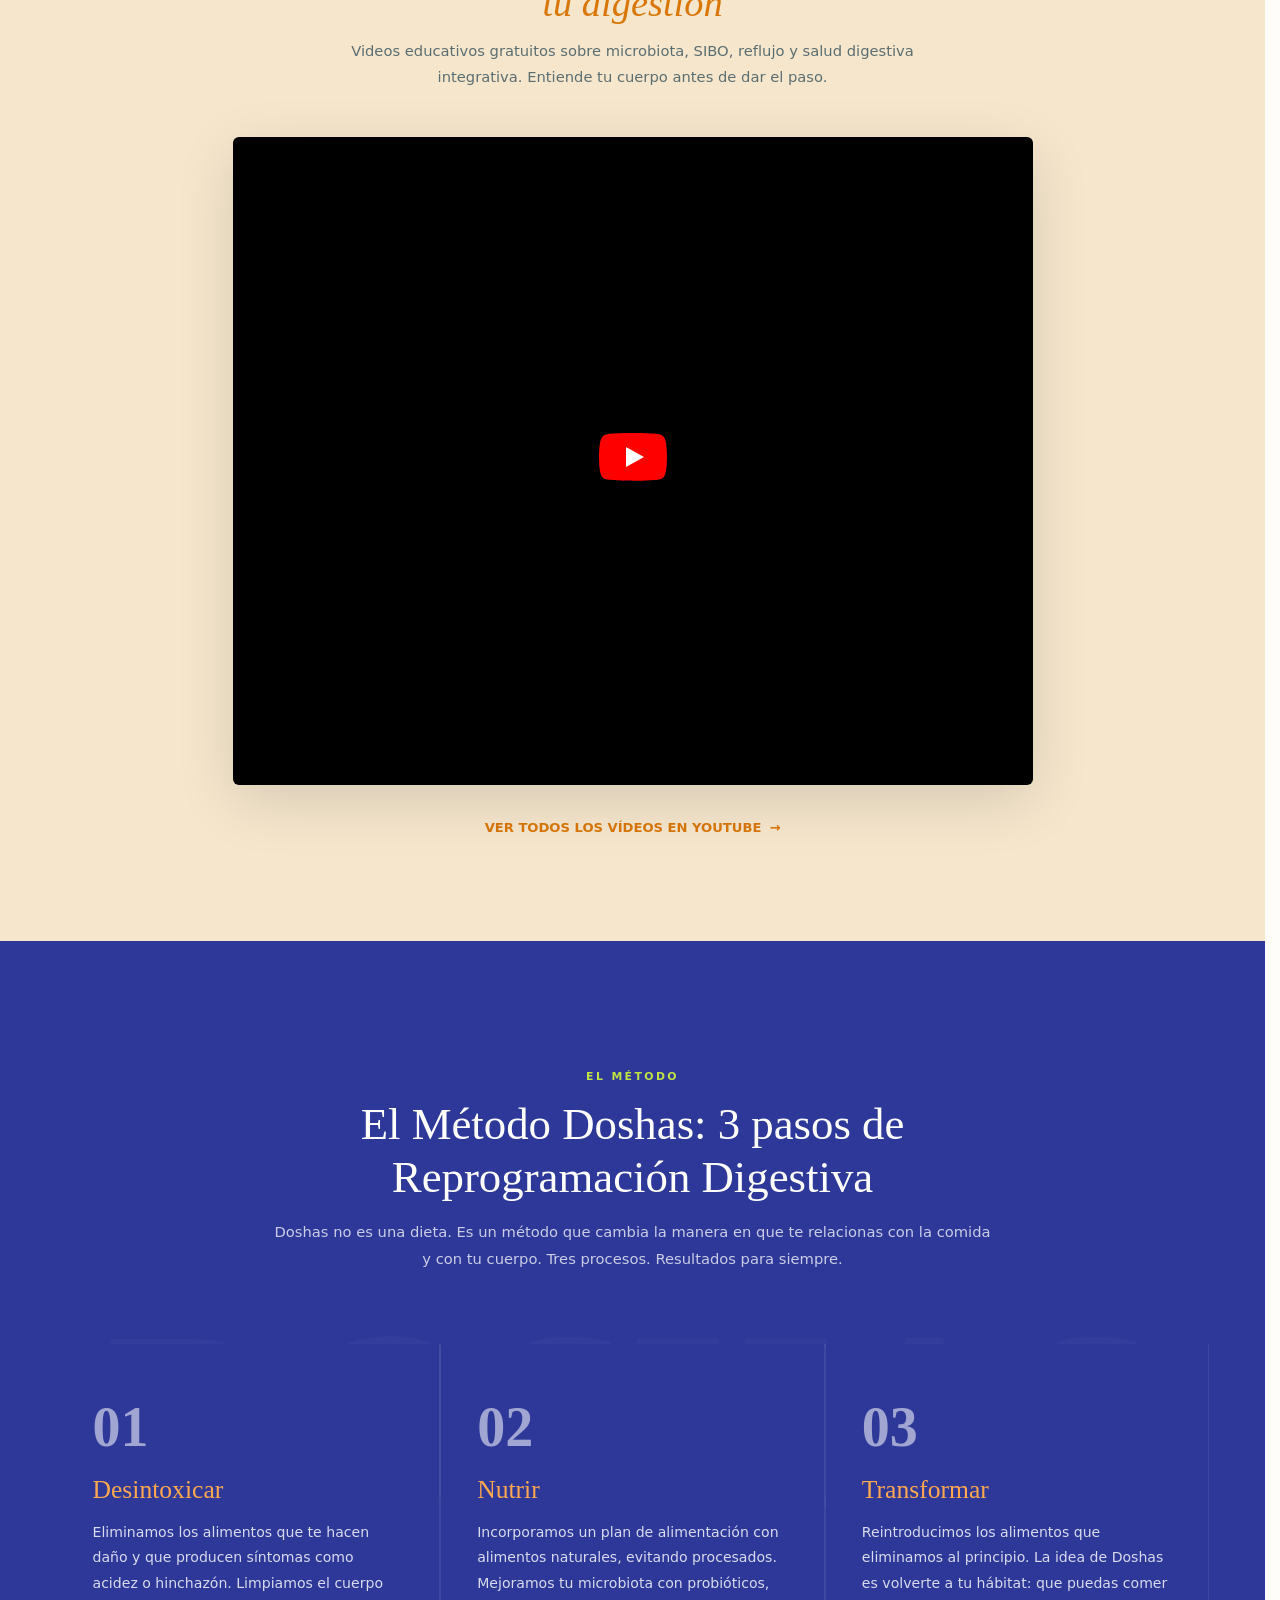
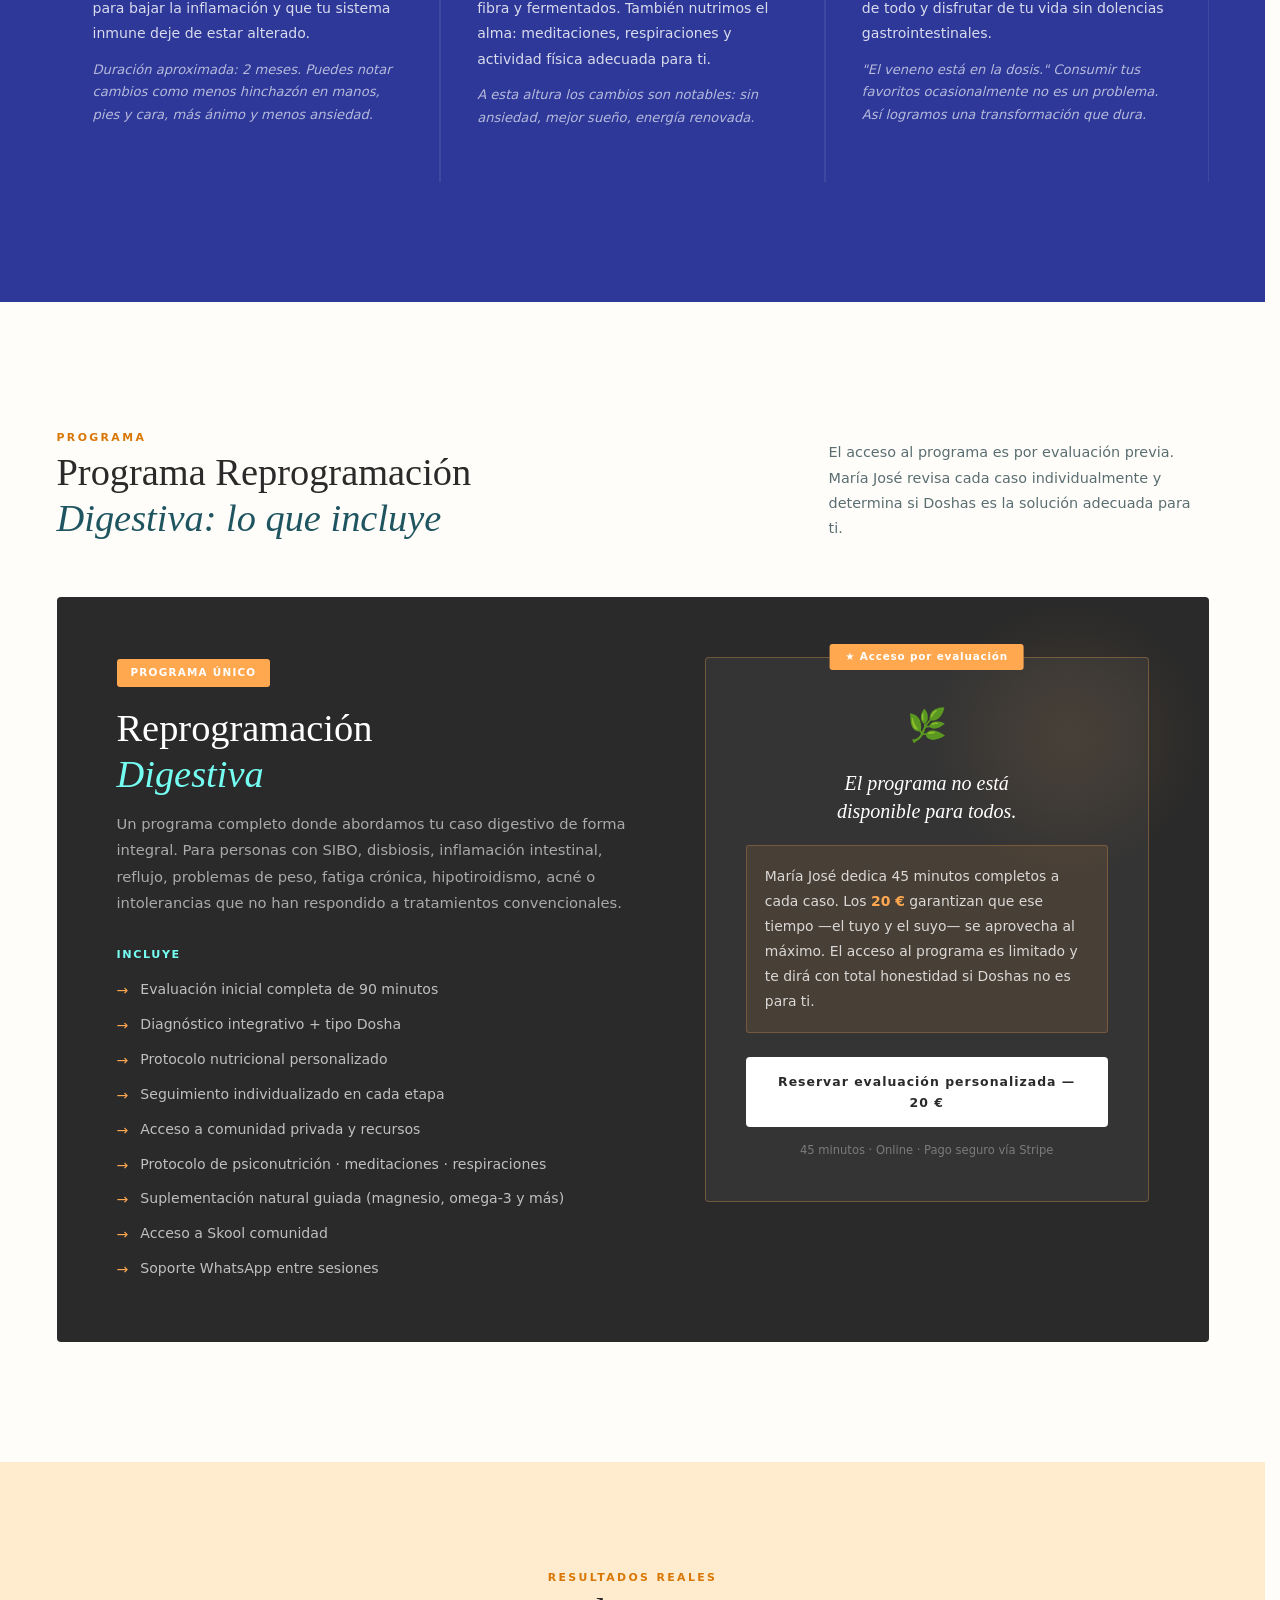
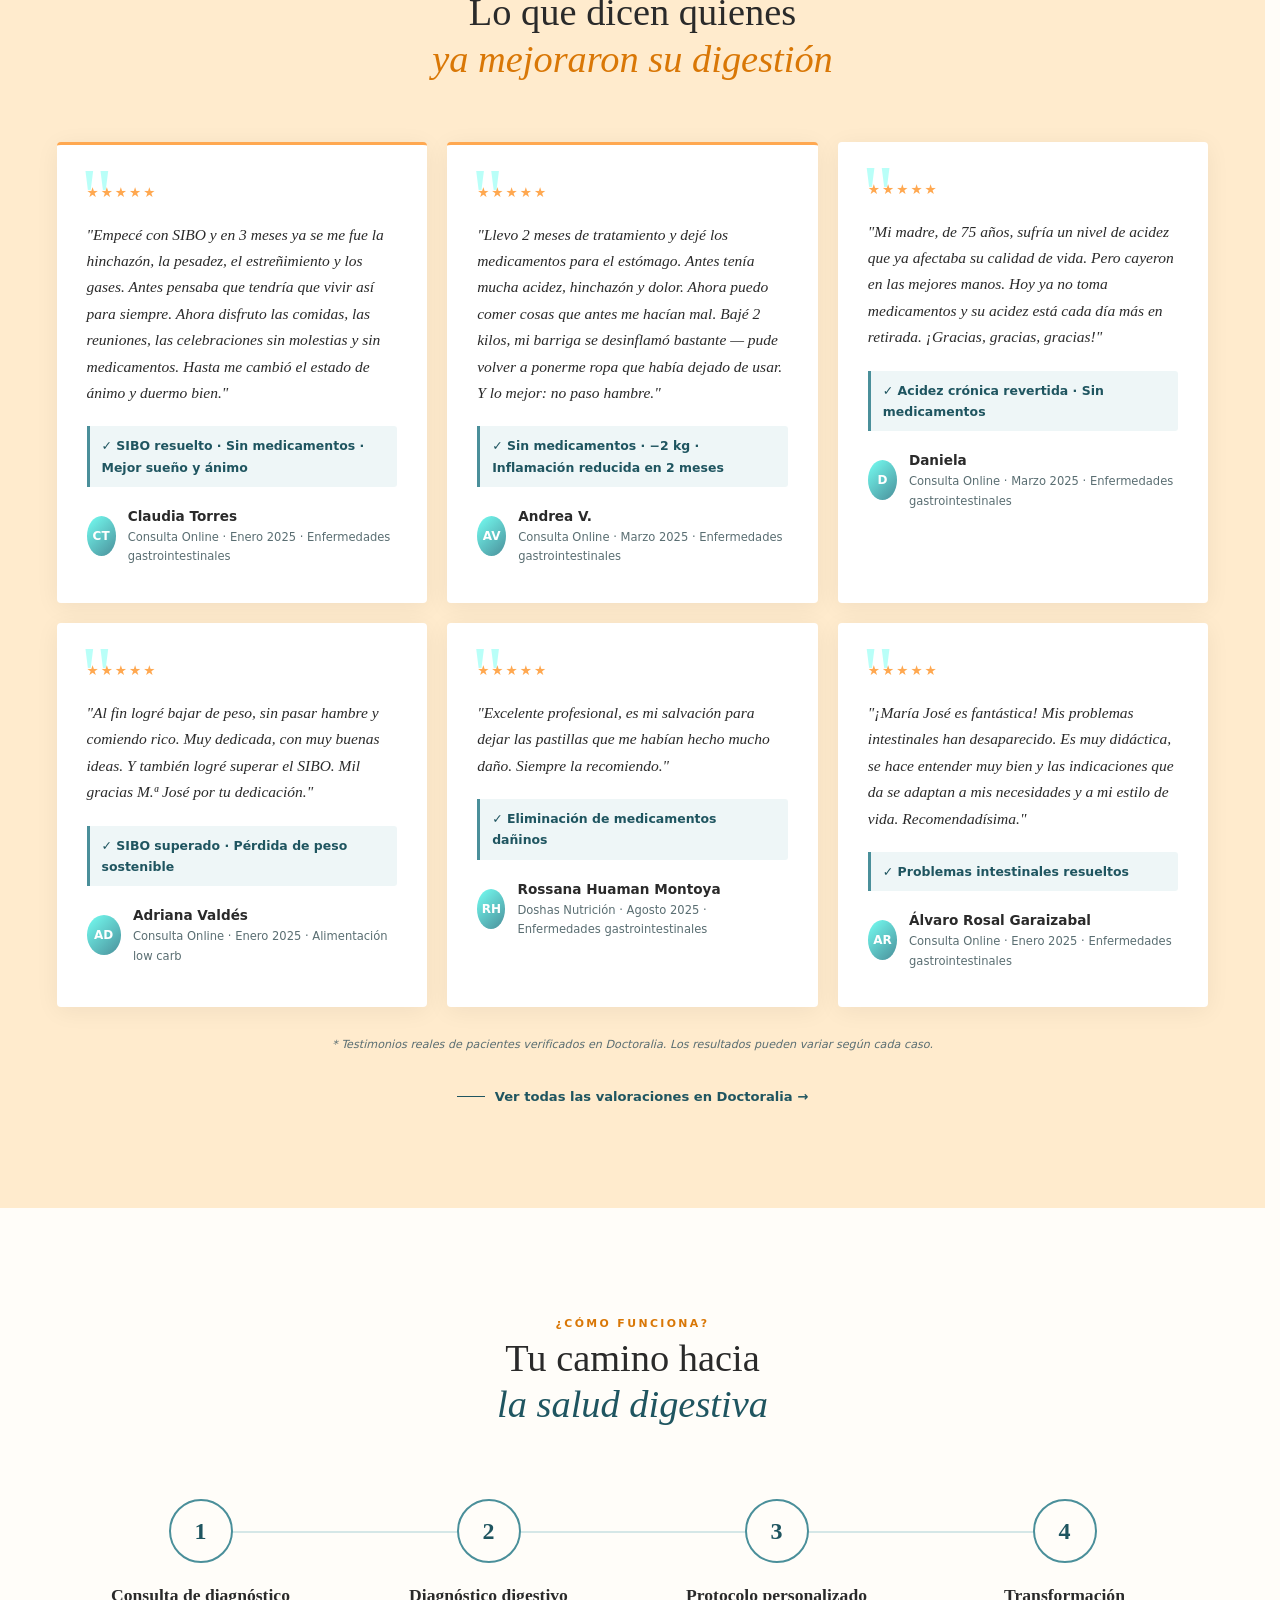
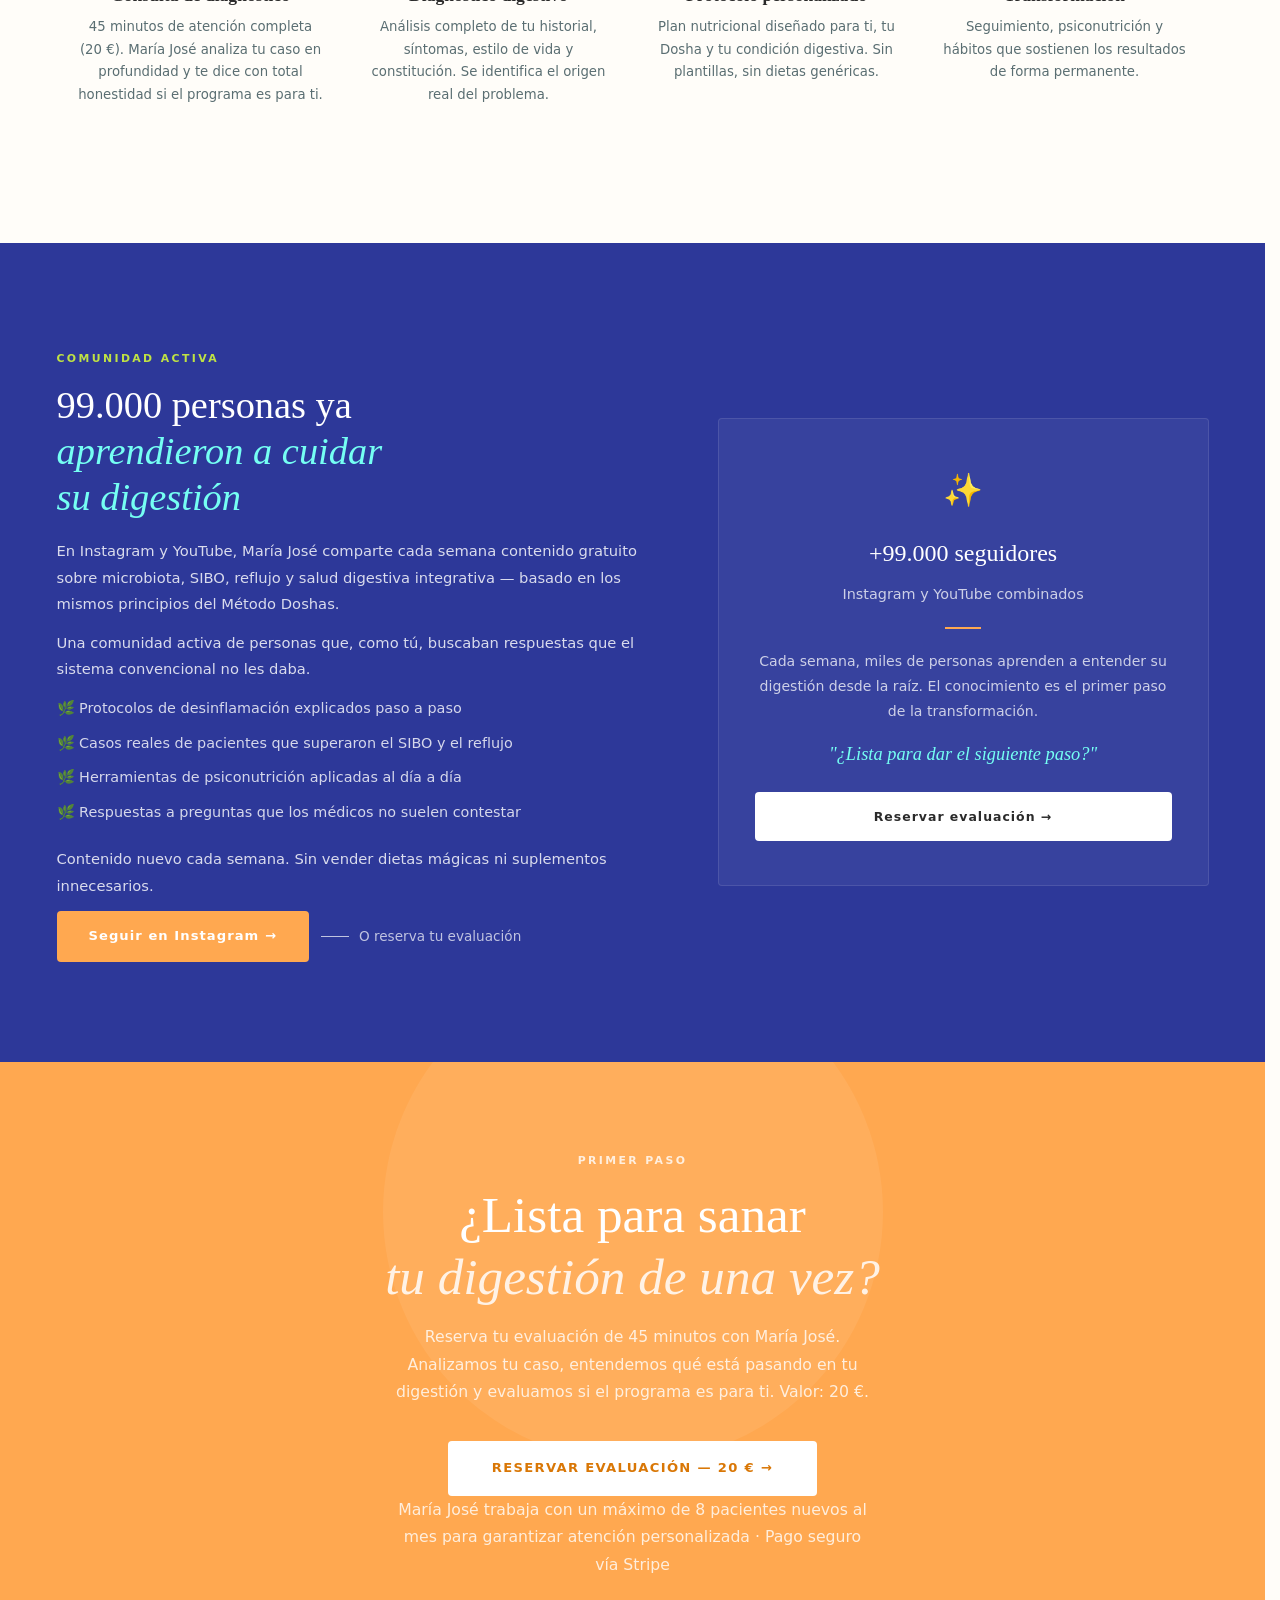
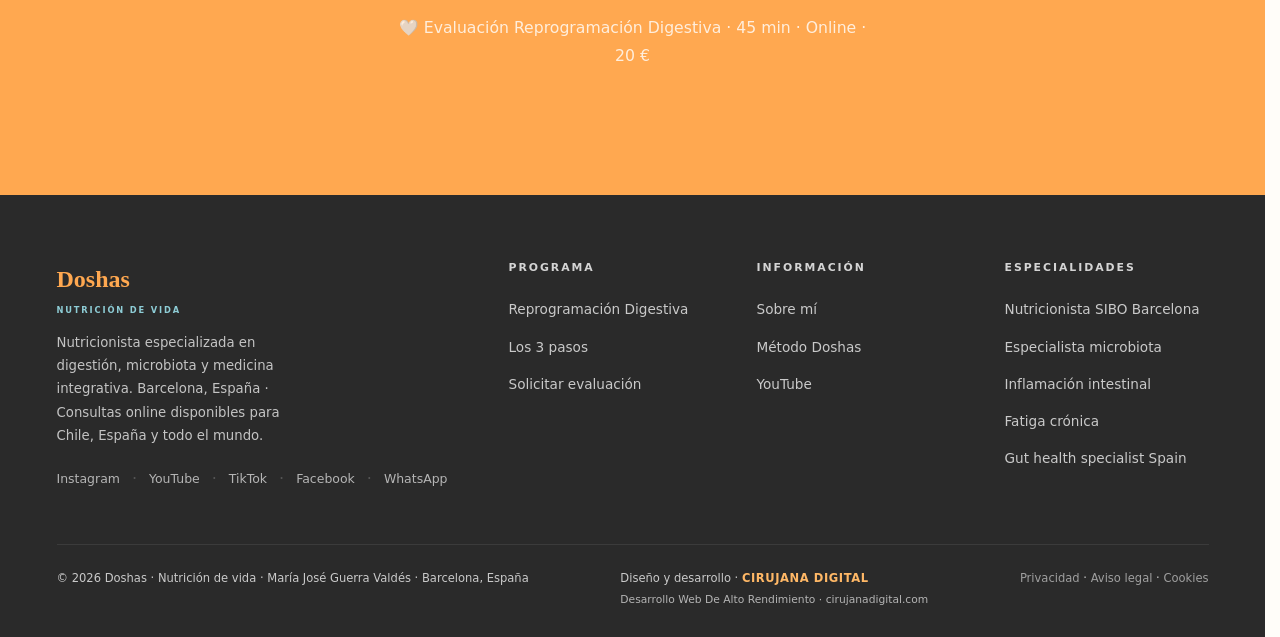
==== commit faafe77f: "ultima revi" ====
--- a/index.html
+++ b/index.html
@@ -2,65 +2,222 @@
 <html lang="es">
 <head>
 <!-- BASICS -->
-<meta charset="UTF-8">
-<meta name="viewport" content="width=device-width, initial-scale=1.0">
-<title>Nutricionista Digestiva en Barcelona | Método Doshas | María José Guerra</title>
-<meta name="description" content="Especialista en microbiota, SIBO, reflujo e hinchazón abdominal en Barcelona. Sin dietas extremas ni fármacos. Agenda tu Evaluación de Reprogramación Digestiva.">
-<link rel="canonical" href="https://www.doshasnutricion.com/">
-<link rel="alternate" hreflang="es" href="https://www.doshasnutricion.com/">
-<link rel="alternate" hreflang="x-default" href="https://www.doshasnutricion.com/">
+ <meta charset="UTF-8">
+  <meta name="viewport" content="width=device-width, initial-scale=1.0">
+  <title>Nutricionista Digestiva en Barcelona | Método Doshas | María José Guerra</title>
+  <meta name="description" content="Especialista en microbiota, SIBO, reflujo e hinchazón abdominal en Barcelona. Sin dietas extremas ni fármacos. Agenda tu Evaluación de Reprogramación Digestiva.">
+
+  <link rel="canonical" href="https://www.doshasnutricion.com/">
+  <link rel="alternate" hreflang="es"        href="https://www.doshasnutricion.com/">
+  <link rel="alternate" hreflang="x-default" href="https://www.doshasnutricion.com/">
 
 <link rel="preload" as="image" href="/img/foto-mariajose-2.webp" fetchpriority="high">
-
+<!-- <link rel="preload" href="/styles.css" as="style"> -->
 <style>
-:root{--orange:#ffb347;--orange-dark:#8a4510;--cream:#ffebcd;--teal-dark:#1f5560;
---ink:#2a2a2a;--ink-mid:#4a4a4a;--bg:#fffdf9;--white:#ffffff; --font-display: 'Palatino Linotype', Palatino, 'Book Antiqua', Georgia, serif;
-  --font-body: system-ui, -apple-system, BlinkMacSystemFont, 'Segoe UI', sans-serif; --scrollbar-comp: 0px; }
-.d-block       { display: block; }
-.color-ink-mid { color: var(--ink-mid); }
-*,*::before,*::after{box-sizing:border-box;margin:0;padding:0}
-html{scroll-behavior:smooth;font-size:16px}
-body{background:var(--bg);color:var(--ink);font-family:var(--font-body); font-weight:400;line-height:1.7;overflow-x:hidden;-webkit-font-smoothing:antialiased}
-body.modal-open {overflow: hidden;padding-right: var(--scrollbar-comp);}
-main {   display: block;   min-height: 100svh; }
-img{max-width:100%;height:auto;display:block;}
-a{color:inherit;text-decoration:none}
-.container{max-width:1200px;margin:0 auto;padding:0 24px}
-nav{position:sticky;top:0;z-index:100;padding:18px 0;
-background:rgba(255,253,249,0.97);backdrop-filter:blur(12px);
-box-shadow:0 1px 0 rgba(0,0,0,.07)}
-.nav-inner{display:flex;align-items:center;justify-content:space-between}
-.nav-logo{font-family:var(--font-display);font-size:1.4rem;font-weight:700; letter-spacing: 0.02em; line-height: 1;
-color:var(--orange-dark)}
-.hero{min-height: 100svh; display:grid;grid-template-columns:1fr 1fr;overflow:hidden}
-.hero-left{background:var(--cream);min-height: 520px; display:flex;flex-direction:column; contain: layout style;
-justify-content:center;padding:120px 60px 80px 80px}
-.hero-right{position: relative;   overflow: hidden;   background: #4a8f9a;
-  min-height: 600px;   aspect-ratio: 4 / 5;}
-.hero-right img { width: 100%; height: 100%;object-fit: cover;display: block;}
-.hero-right--fallback { background: linear-gradient(160deg, var(--teal-mid) 0%, var(--teal-dark) 100%); display: flex; align-items: center; justify-content: center; }
-.hero-right--fallback::after { content: ''; display: block; width: 180px; height: 280px; background: rgba(255,255,255,0.08); border-radius: 50% 50% 50% 50% / 60% 60% 40% 40%; }
-.hero-badge { display: inline-flex; align-items: center; gap: 8px; background: var(--cream); border: 1.5px solid var(--orange); padding: 7px 16px; border-radius: 40px; margin-bottom: 24px; width: fit-content; }
-.hero-badge-dot { width: 7px; height: 7px; border-radius: 50%; background: var(--navy); animation: pulse 2s infinite; flex-shrink: 0; }
-@keyframes pulse { 0%, 100% { opacity: 1; transform: scale(1); } 50% { opacity: 0.5; transform: scale(1.3); } }
-.hero-badge span { font-size: 0.7rem; font-weight: 700; letter-spacing: 0.08em; color: var(--orange-dark); text-transform: uppercase; }
-.hero-seo-label { font-family: var(--font-body); font-size: 0.78rem; font-weight: 700; letter-spacing: 0.08em; color: var(--teal-dark); text-transform: uppercase; margin-bottom: 10px; }
-.hero h1 { font-size: clamp(2.6rem, 4.5vw, 4.8rem); line-height: 1.1; margin-bottom: 12px; color: var(--ink); }
-.hero h1 em { font-style: italic; color: var(--orange-dark); }
-.hero-tagline { font-family: var(--font-display); font-size: clamp(1rem, 1.8vw, 1.25rem); font-style: italic; font-weight: 300; color: var(--teal-dark); margin-bottom: 16px; }
-.hero-desc { font-size: 0.95rem; color: var(--ink-mid); max-width: 440px; line-height: 1.8; margin-bottom: 36px; }
-.hero-actions { display: flex; align-items: center; gap: 20px; flex-wrap: wrap; margin-bottom: 44px; }
-.img-cover{width:100%;height:100%;object-fit:cover;display:block}
-.country-modal-overlay{ position:fixed; inset:0; display:flex; align-items:center;
-  justify-content:center; opacity:0; visibility:hidden; pointer-events:none; background:rgba(0,0,0,0.6); z-index:9999; }
-.country-modal-overlay.open{ opacity:1;visibility:visible;pointer-events:auto;}
-.country-modal-overlay.open .country-modal {
-  will-change: transform, opacity;
-}
-@media (max-width: 1024px) { .hero-left { min-height: auto; }}
-
+   :root {
+      --orange:          #ffa850;
+      --orange-dark:     #d97706;
+      --cream:           #ffebcd;
+      --teal-dark:       #1f5560;
+      --ink:             #2a2a2a;
+      --ink-mid:         #4a4a4a;
+      --bg:              #fffdf9;
+      --white:           #ffffff;
+      --font-display:    'Palatino Linotype', Palatino, 'Book Antiqua', Georgia, serif;
+      --font-body:       system-ui, -apple-system, BlinkMacSystemFont, 'Segoe UI', sans-serif;
+      --scrollbar-comp:  0px;
+    }
+
+    /* ── Reset mínimo ── */
+    *, *::before, *::after { box-sizing: border-box; margin: 0; padding: 0; }
+    html  { scroll-behavior: smooth; font-size: 16px; }
+    body  {
+      background:                var(--bg);
+      color:                     var(--ink);
+      font-family:               var(--font-body);
+      font-weight:               400;
+      line-height:               1.7;
+      overflow-x:                hidden;
+      -webkit-font-smoothing:    antialiased;
+    }
+    body.modal-open { overflow: hidden; padding-right: var(--scrollbar-comp); }
+    main  { display: block; min-height: 100svh; }
+    img   { max-width: 100%; height: auto; display: block; }
+    a     { color: inherit; text-decoration: none; }
+    .container { max-width: 1200px; margin: 0 auto; padding: 0 24px; }
+
+    /* ── Utility críticas (usadas en hero) ── */
+    .d-block       { display: block; }
+    .color-ink-mid { color: var(--ink-mid); }
+    .mt-10         { margin-top: 10px; }
+
+    /* ── NAV (sticky = above-the-fold) ── */
+    nav {
+      position: sticky;
+      top: 0;
+      z-index: 100;
+      padding: 18px 0;
+      background: rgba(255,253,249,0.97);
+      backdrop-filter: blur(12px);
+      box-shadow: 0 1px 0 rgba(0,0,0,0.07);
+    }
+    .nav-inner {
+      display: flex;
+      align-items: center;
+      justify-content: space-between;
+    }
+    .nav-logo {
+      font-family:    var(--font-display);
+      font-size:      1.4rem;
+      font-weight:    700;
+      letter-spacing: 0.02em;
+      line-height:    1;
+      color:          var(--orange-dark);
+    }
+    .hero {
+      display: grid;
+      grid-template-columns: 1fr 1fr;
+      min-height: 100svh;
+    }
+    .hero-left {
+      background:      var(--cream);
+      display:         flex;
+      flex-direction:  column;
+      justify-content: center;
+      padding:         80px 60px 80px 80px;
+      overflow-y:      auto;
+    }
+    .hero-right {
+      position: relative;
+      background: #4a8f9a; /* fallback mientras carga */
+    }
+    .hero-right > .img-cover {
+      position:        absolute;
+      inset:           0;
+      width:           100%;
+      height:          100%;
+      object-fit:      cover;
+      object-position: 50% 25%;
+    }
+    /* Fallback si la imagen falla */
+    .hero-right--fallback {
+      background: linear-gradient(160deg, #4a8f9a 0%, var(--teal-dark) 100%);
+      display: flex;
+      align-items: center;
+      justify-content: center;
+    }
+    .hero-right--fallback::after {
+      content: '';
+      display: block;
+      width: 180px; height: 280px;
+      background: rgba(255,255,255,0.08);
+      border-radius: 50% 50% 50% 50% / 60% 60% 40% 40%;
+    }
+
+    /* Hero — badge animado */
+    .hero-badge {
+      display:       inline-flex;
+      align-items:   center;
+      gap:           8px;
+      background:    var(--cream);
+      border:        1.5px solid var(--orange);
+      padding:       7px 16px;
+      border-radius: 40px;
+      margin-bottom: 24px;
+      width:         fit-content;
+    }
+    .hero-badge-dot {
+      width: 7px; height: 7px;
+      border-radius: 50%;
+      background: var(--orange-dark);
+      animation: pulse 2s infinite;
+      flex-shrink: 0;
+    }
+    @keyframes pulse {
+      0%, 100% { opacity: 1; transform: scale(1); }
+      50%       { opacity: 0.5; transform: scale(1.3); }
+    }
+    .hero-badge span {
+      font-size:      0.7rem;
+      font-weight:    700;
+      letter-spacing: 0.08em;
+      color:          var(--orange-dark);
+      text-transform: uppercase;
+    }
+
+    /* Hero — tipografía */
+    .hero-seo-label {
+      font-family:    var(--font-body);
+      font-size:      0.78rem;
+      font-weight:    700;
+      letter-spacing: 0.08em;
+      color:          var(--teal-dark);
+      text-transform: uppercase;
+      margin-bottom:  10px;
+    }
+    .hero h1 {
+      font-family: var(--font-display);
+      font-size:   clamp(2.6rem, 4.5vw, 4.8rem);
+      font-weight: 400;
+      line-height: 1.1;
+      margin-bottom: 12px;
+      color: var(--ink);
+    }
+    .hero h1 em  { font-style: italic; color: var(--orange-dark); }
+    .hero-tagline {
+      font-family:  var(--font-display);
+      font-size:    clamp(1rem, 1.8vw, 1.25rem);
+      font-style:   italic;
+      font-weight:  300;
+      color:        var(--teal-dark);
+      margin-bottom: 16px;
+    }
+    .hero-desc {
+      font-size:     0.95rem;
+      color:         var(--ink-mid);
+      max-width:     440px;
+      line-height:   1.8;
+      margin-bottom: 30px;
+    }
+    .hero-actions {
+      display:       flex;
+      align-items:   center;
+      gap:           20px;
+      flex-wrap:     wrap;
+      margin-bottom: 44px;
+    }
+
+    /* Modal overlay (oculto por defecto — evita CLS) */
+    .country-modal-overlay {
+      position:       fixed;
+      inset:          0;
+      display:        flex;
+      align-items:    center;
+      justify-content:center;
+      opacity:        0;
+      visibility:     hidden;
+      pointer-events: none;
+      background:     rgba(0,0,0,0.6);
+      z-index:        9999;
+    }
+    .country-modal-overlay.open {
+      opacity:        1;
+      visibility:     visible;
+      pointer-events: auto;
+    }
+    .country-modal-overlay.open .country-modal {
+      will-change: transform, opacity;
+    }
+    @media (max-width: 1024px) {
+      .hero { grid-template-columns: 1fr; min-height: auto; }
+      .hero-left { padding: 100px 32px 60px; }
+      .hero-right {
+        height:       clamp(280px, 50vw, 420px);
+        aspect-ratio: unset;
+      }
+      .hero-right > .img-cover { object-position: 50% 15%; }
+    }
 </style>
-<link rel="preload" href="/styles.css" as="style">
 <link rel="stylesheet" href="/styles.css">
 
 <link rel="icon" href="/favicon.ico" sizes="any">
@@ -68,6 +225,7 @@
 <link rel="icon" type="image/png" sizes="16x16" href="/img/favicon-16x16.png">
 <link rel="apple-touch-icon" href="/img/apple-touch-icon.png">
 <link rel="manifest" href="/site.webmanifest">
+
 <meta property="og:url" content="https://www.doshasnutricion.com/">
 <meta property="og:title" content="Nutricionista Digestiva Barcelona | Método Doshas">
 <meta property="og:description" content="Sana tu digestión desde la raíz. Sin dietas extremas. Sin fármacos.">
@@ -80,6 +238,7 @@
 <meta name="twitter:title" content="Nutricionista Digestiva Barcelona | Método Doshas">
 <meta name="twitter:description" content="Sana tu digestión desde la raíz. Sin fármacos.">
 <meta name="twitter:image" content="https://www.doshasnutricion.com/img/OG.jpg">
+
 <script type="application/ld+json">
 {
   "@context": "https://schema.org",
@@ -141,433 +300,527 @@
   ]
 }
 </script>
-
 </head>
+
 <body>
-<nav id="mainNav" role="navigation" aria-label="Navegación principal">
-  <div class="container">
-    <div class="nav-inner">
-      <a href="/" class="nav-logo" aria-label="Inicio — Doshas Nutrición de vida">
-        Doshas
-        <span>Nutrición de vida</span>
-      </a>
-      <ul class="nav-links" role="list">
-        <li><a href="#metodo">Método</a></li>
-        <li><a href="#servicios">Programa</a></li>
-        <li><a href="#sobre-mi">Sobre mí</a></li>
-        <!-- <li><a href="#blog">Blog</a></li> -->
-        <li><a href="#" onclick="openCountryModal(event)" class="nav-cta"> Solicitar evaluación </a></li>
-      </ul>
-      <button class="nav-hamburger" id="hamburger" aria-label="Abrir menú" aria-expanded="false" aria-controls="mobileNav">
-        <span></span><span></span><span></span>
-      </button>
+ <!-- ═══════════════════════════════════════════
+       NAVEGACIÓN PRINCIPAL
+  ════════════════════════════════════════════ -->
+  <nav id="mainNav" role="navigation" aria-label="Navegación principal">
+    <div class="container">
+      <div class="nav-inner">
+
+        <a href="/" class="nav-logo" aria-label="Inicio — Doshas Nutrición de vida">
+          Doshas
+          <span>Nutrición de vida</span>
+        </a>
+
+        <ul class="nav-links" role="list">
+          <li><a href="#metodo">Método</a></li>
+          <li><a href="#servicios">Programa</a></li>
+          <li><a href="#sobre-mi">Sobre mí</a></li>
+          <!-- <li><a href="#blog">Blog</a></li> -->
+          <li>
+            <a href="#" onclick="openCountryModal(event)" class="nav-cta">
+              Solicitar evaluación
+            </a>
+          </li>
+        </ul>
+
+        <button
+          class="nav-hamburger"
+          id="hamburger"
+          aria-label="Abrir menú"
+          aria-expanded="false"
+          aria-controls="mobileNav">
+          <span></span><span></span><span></span>
+        </button>
+
+      </div>
     </div>
+  </nav>
+
+<!-- MENÚ MOBILE -->
+  <div class="mobile-nav" id="mobileNav" role="dialog" aria-modal="true" aria-label="Menú">
+    <button class="mobile-nav-close" id="mobileClose" aria-label="Cerrar menú">✕</button>
+    <a href="#metodo"   class="mobile-link">Método</a>
+    <a href="#servicios" class="mobile-link">Programa</a>
+    <a href="#sobre-mi" class="mobile-link">Sobre mí</a>
+    <!-- <a href="#blog" class="mobile-link">Blog</a> -->
+    <a href="#calendly" class="mobile-link">Solicitar evaluación</a>
   </div>
-</nav>
-<div class="mobile-nav" id="mobileNav" role="dialog" aria-modal="true" aria-label="Menú">
-  <button class="mobile-nav-close" id="mobileClose" aria-label="Cerrar menú">✕</button>
-  <a href="#metodo" class="mobile-link">Método</a>
-  <a href="#servicios" class="mobile-link">Programa</a>
-  <a href="#sobre-mi" class="mobile-link">Sobre mí</a>
-  <!-- <a href="#blog" class="mobile-link">Blog</a> -->
-  <a href="#calendly" class="mobile-link">Solicitar evaluación</a>
-</div>
-<main>
+
+  <main>
 <!-- HERO -->
 <section class="hero" aria-label="Sección principal">
-  <div class="hero-left">
-    <div class="hero-badge">
-      <div class="hero-badge-dot" aria-hidden="true"></div>
-      <span>Consultas abiertas para Barcelona y Chile</span>
-    </div>
-    <p class="hero-seo-label">Nutricionista digestiva en Barcelona</p>
-    <h1>
-      Sana tu<br>
-      digestión<br>
-      <em>desde la raíz.</em>
-    </h1>
-    <p class="hero-tagline">Sin dietas extremas. Sin dependencia de fármacos.</p>
-    <p class="hero-desc">
-      Especialista en microbiota, SIBO, reflujo e inflamación intestinal en Barcelona.
-      Método Doshas: nutrición funcional, ayurveda y psiconutrición integrados en un solo protocolo.
-      <strong class="d-block mt-10 color-ink-mid">Para personas que lo intentaron todo sin obtener resultados.</strong>
-    </p>
-    <div class="hero-actions">
-      <a href="#" onclick="openCountryModal(event)"   class="btn-primary">
-        Reservar evaluación — 20 € →
-      </a>
-      <a href="#metodo" class="btn-ghost">Ver el método</a>
-    </div>
-    <div class="hero-stats" role="list">
-      <div role="listitem">
-        <div class="hero-stat-number">99k+</div>
-        <div class="hero-stat-label">Seguidores</div>
-      </div>
-      <div role="listitem">
-        <div class="hero-stat-number">10+</div>
-        <div class="hero-stat-label">Años de experiencia</div>
-      </div>
-      <div role="listitem">
-        <div class="hero-stat-number">200+</div>
-        <div class="hero-stat-label">Casos digestivos</div>
-      </div>
-    </div>
-  </div>
-  <div class="hero-right" aria-hidden="true">
-    <img
-  src="/img/foto-mariajose-2.webp"
-  srcset="/img/foto-mariajose-2-400w.webp 400w,
-          /img/foto-mariajose-2.webp 800w"
-  sizes="(max-width: 768px) 100vw, 50vw"
-  alt="María José Guerra Valdés — Nutricionista digestiva Barcelona"
-  width="800"
-  height="1000"
-  loading="eager"
-  fetchpriority="high"
-  onerror="this.parentElement.classList.add('hero-right--fallback')"
-  class="img-cover"
->
-  </div>
-</section>
+      <div class="hero-left">
+        <div class="hero-badge">
+          <div class="hero-badge-dot" aria-hidden="true"></div>
+          <span>Consultas abiertas para Barcelona y Chile</span>
+        </div>
+        <p class="hero-seo-label">Nutricionista digestiva en Barcelona</p>
+        <h1>
+          Sana tu<br>
+          digestión<br>
+          <em>desde la raíz.</em>
+        </h1>
+        <p class="hero-tagline">Sin dietas extremas. Sin dependencia de fármacos.</p>
+        <p class="hero-desc">
+          Especialista en microbiota, SIBO, reflujo e inflamación intestinal en Barcelona.
+          Método Doshas: nutrición funcional, ayurveda y psiconutrición integrados en un solo protocolo.
+          <strong class="d-block mt-10 color-ink-mid">Para personas que lo intentaron todo sin obtener resultados.</strong>
+        </p>
+        <div class="hero-actions">
+          <a href="#" onclick="openCountryModal(event)" class="btn-primary">
+            Reservar evaluación — 20 € →
+          </a>
+          <a href="#metodo" class="btn-ghost">Ver el método</a>
+        </div>
+        <div class="hero-stats" role="list">
+          <div role="listitem">
+            <div class="hero-stat-number">99k+</div>
+            <div class="hero-stat-label">Seguidores</div>
+          </div>
+          <div role="listitem">
+            <div class="hero-stat-number">10+</div>
+            <div class="hero-stat-label">Años de experiencia</div>
+          </div>
+          <div role="listitem">
+            <div class="hero-stat-number">200+</div>
+            <div class="hero-stat-label">Casos digestivos</div>
+          </div>
+        </div>
+      </div><!-- /hero-left -->
+
+      <div class="hero-right" aria-hidden="true">
+        <img
+          src="/img/foto-mariajose-2.webp"
+          srcset="/img/foto-mariajose-2-400w.webp 400w,
+                  /img/foto-mariajose-2.webp      800w"
+          sizes="(max-width: 768px) 100vw, 50vw"
+          alt="María José Guerra Valdés — Nutricionista digestiva Barcelona"
+          width="800"
+          height="1000"
+          loading="eager"
+          fetchpriority="high"
+          onerror="this.parentElement.classList.add('hero-right--fallback')"
+          class="img-cover">
+      </div><!-- /hero-right -->
+    </section><!-- /hero -->
+
 <!-- PATOLOGÍAS -->
 <section class="pain-section" aria-labelledby="pain-heading">
-  <div class="container">
-    <div class="pain-intro fade-up">
-      <span class="eyebrow">¿Te identificas?</span>
-      <h2 id="pain-heading">Tu cuerpo lleva años<br><em>enviándote señales.</em></h2>
-      <p class="pain-intro-desc">
-        Los problemas digestivos no son normales. Son síntomas de algo más profundo que ninguna pastilla puede resolver de forma permanente.
-      </p>
-    </div>
-    <div class="pain-grid" role="list" id="painGrid">
-      <article class="pain-card fade-up" role="listitem">
-        <div class="pain-icon" aria-hidden="true">🫧</div>
-        <h3>Hinchazón abdominal</h3>
-        <p>Te despiertas bien pero a media mañana ya pareces de 6 meses. Gases, presión, incomodidad constante. Te dijeron que es "estrés".</p>
-      </article>
-      <article class="pain-card fade-up" role="listitem">
-        <div class="pain-icon" aria-hidden="true">🔥</div>
-        <h3>Reflujo y acidez</h3>
-        <p>Dependes de los antiácidos para comer tranquila. Los médicos te dicen que es crónico. No tienen por qué tener razón.</p>
-      </article>
-      <article class="pain-card fade-up" role="listitem">
-        <div class="pain-icon" aria-hidden="true">🦠</div>
-        <h3>SIBO y microbiota alterada</h3>
-        <p>Intolerancia a todo, digestión lenta, cerebro en niebla. Tu microbiota está desequilibrada y hay un protocolo específico para ello.</p>
-      </article>
-      <article class="pain-card fade-up" role="listitem">
-        <div class="pain-icon" aria-hidden="true">😴</div>
-        <h3>Fatiga crónica</h3>
-        <p>Agotamiento que no cede con el descanso. Tu cuerpo gasta toda su energía en procesos inflamatorios que no deberían estar activos.</p>
-      </article>
-      <article class="pain-card fade-up" role="listitem">
-        <div class="pain-icon" aria-hidden="true">⚖️</div>
-        <h3>Peso que no se regula</h3>
-        <p>Subir o bajar de peso sin resultados duraderos. El problema no es la fuerza de voluntad — es el equilibrio del ecosistema intestinal.</p>
-      </article>
-      <article class="pain-card fade-up" role="listitem">
-        <div class="pain-icon" aria-hidden="true">🚫</div>
-        <h3>Intolerancias alimentarias</h3>
-        <p>Lactosa, gluten, FODMAP… parece que no puedes comer nada. Las intolerancias son síntoma, no el problema raíz.</p>
-      </article>
-      <article class="pain-card fade-up pain-card--extra" role="listitem" aria-hidden="true">
-        <div class="pain-icon" aria-hidden="true">🔄</div>
-        <h3>Estreñimiento o diarrea</h3>
-        <p>Tu tránsito nunca es predecible. La irregularidad intestinal crónica tiene origen en el ecosistema intestinal, no en la fibra.</p>
-      </article>
-      <article class="pain-card fade-up pain-card--extra" role="listitem" aria-hidden="true">
-        <div class="pain-icon" aria-hidden="true">🍄</div>
-        <h3>Cándida y H. pylori</h3>
-        <p>Fatiga, niebla mental, antojos de azúcar y digestión comprometida. Condiciones frecuentes con protocolo específico y natural.</p>
-      </article>
-      <article class="pain-card fade-up pain-card--extra" role="listitem" aria-hidden="true">
-        <div class="pain-icon" aria-hidden="true">🌸</div>
-        <h3>Acné y alergias en la piel</h3>
-        <p>La piel refleja el estado interno. Muchos problemas cutáneos tienen origen en la inflamación intestinal y el desequilibrio de la microbiota.</p>
-      </article>
-      <article class="pain-card fade-up pain-card--extra" role="listitem" aria-hidden="true">
-        <div class="pain-icon" aria-hidden="true">🦋</div>
-        <h3>Hipotiroidismo</h3>
-        <p>La tiroides y el intestino están estrechamente conectados. La inflamación crónica puede afectar la función tiroidea directamente.</p>
-      </article>
-    </div>
-    <div class="text-center mt-28">
-        <button
+      <div class="container">
+
+        <div class="pain-intro fade-up">
+          <span class="eyebrow">¿Te identificas?</span>
+          <h2 id="pain-heading">Tu cuerpo lleva años<br><em>enviándote señales.</em></h2>
+          <p class="pain-intro-desc">
+            Los problemas digestivos no son normales. Son síntomas de algo más profundo
+            que ninguna pastilla puede resolver de forma permanente.
+          </p>
+        </div>
+
+        <div class="pain-grid" role="list" id="painGrid">
+          <!-- Visibles por defecto -->
+          <article class="pain-card fade-up" role="listitem">
+            <div class="pain-icon" aria-hidden="true">🫧</div>
+            <h3>Hinchazón abdominal</h3>
+            <p>Te despiertas bien pero a media mañana ya pareces de 6 meses. Gases, presión, incomodidad constante. Te dijeron que es "estrés".</p>
+          </article>
+          <article class="pain-card fade-up" role="listitem">
+            <div class="pain-icon" aria-hidden="true">🔥</div>
+            <h3>Reflujo y acidez</h3>
+            <p>Dependes de los antiácidos para comer tranquila. Los médicos te dicen que es crónico. No tienen por qué tener razón.</p>
+          </article>
+          <article class="pain-card fade-up" role="listitem">
+            <div class="pain-icon" aria-hidden="true">🦠</div>
+            <h3>SIBO y microbiota alterada</h3>
+            <p>Intolerancia a todo, digestión lenta, cerebro en niebla. Tu microbiota está desequilibrada y hay un protocolo específico para ello.</p>
+          </article>
+          <article class="pain-card fade-up" role="listitem">
+            <div class="pain-icon" aria-hidden="true">😴</div>
+            <h3>Fatiga crónica</h3>
+            <p>Agotamiento que no cede con el descanso. Tu cuerpo gasta toda su energía en procesos inflamatorios que no deberían estar activos.</p>
+          </article>
+          <article class="pain-card fade-up" role="listitem">
+            <div class="pain-icon" aria-hidden="true">⚖️</div>
+            <h3>Peso que no se regula</h3>
+            <p>Subir o bajar de peso sin resultados duraderos. El problema no es la fuerza de voluntad — es el equilibrio del ecosistema intestinal.</p>
+          </article>
+          <article class="pain-card fade-up" role="listitem">
+            <div class="pain-icon" aria-hidden="true">🚫</div>
+            <h3>Intolerancias alimentarias</h3>
+            <p>Lactosa, gluten, FODMAP... parece que no puedes comer nada. Las intolerancias son síntoma, no el problema raíz.</p>
+          </article>
+
+          <!-- Ocultas hasta "Ver más" -->
+          <article class="pain-card fade-up pain-card--extra" role="listitem" aria-hidden="true">
+            <div class="pain-icon" aria-hidden="true">🔄</div>
+            <h3>Estreñimiento o diarrea</h3>
+            <p>Tu tránsito nunca es predecible. La irregularidad intestinal crónica tiene origen en el ecosistema intestinal, no en la fibra.</p>
+          </article>
+          <article class="pain-card fade-up pain-card--extra" role="listitem" aria-hidden="true">
+            <div class="pain-icon" aria-hidden="true">🍄</div>
+            <h3>Cándida y H. pylori</h3>
+            <p>Fatiga, niebla mental, antojos de azúcar y digestión comprometida. Condiciones frecuentes con protocolo específico y natural.</p>
+          </article>
+          <article class="pain-card fade-up pain-card--extra" role="listitem" aria-hidden="true">
+            <div class="pain-icon" aria-hidden="true">🌸</div>
+            <h3>Acné y alergias en la piel</h3>
+            <p>La piel refleja el estado interno. Muchos problemas cutáneos tienen origen en la inflamación intestinal y el desequilibrio de la microbiota.</p>
+          </article>
+          <article class="pain-card fade-up pain-card--extra" role="listitem" aria-hidden="true">
+            <div class="pain-icon" aria-hidden="true">🦋</div>
+            <h3>Hipotiroidismo</h3>
+            <p>La tiroides y el intestino están estrechamente conectados. La inflamación crónica puede afectar la función tiroidea directamente.</p>
+          </article>
+        </div><!-- /pain-grid -->
+
+        <div class="text-center mt-28">
+          <button
             class="pain-expand-btn"
             id="painExpandBtn"
             aria-expanded="false"
             aria-controls="painGrid">
             Ver más condiciones <span class="pain-expand-icon">↓</span>
-        </button>
-    </div>
-  </div>
-</section>
+          </button>
+        </div>
+
+      </div>
+    </section><!-- /pain-section -->
+
 <!-- SOBRE MARÍA JOSÉ -->
 <section class="about-section" id="sobre-mi" aria-labelledby="about-heading">
-  <div class="container">
-    <div class="about-grid">
-      <div class="about-image-wrap fade-up">
-        <img
-          src="/img/foto-mariajose-about.webp"
-          alt="María José Guerra — Especialista en microbiota y digestión Barcelona"
-          width="600" height="800" loading="lazy"
-          class="img-cover img-ratio-3-4">
-        <div class="about-credential-card">
-          <h4>Nutricionista · Ayurveda · PNI</h4>
-          <p>Nutricionista y Dietista (5 años, Chile) · Terapeuta en Medicina Ayurveda (1 año, Chile) · Terapeuta en PNI (2 años, España)</p>
-        </div>
-      </div>
-      <div class="about-content fade-up">
-        <span class="eyebrow">Sobre la especialista</span>
-        <h2 id="about-heading">
-          María José Guerra,<br>
-          <em>especialista en digestión</em><br>
-          integrativa.
-        </h2>
-        <p>
-          Más del 80 % de mis pacientes ya habían visitado al menos 3 especialistas sin un diagnóstico claro antes de llegar a Doshas.
-          No trato síntomas aislados — estudio tu caso completo: tu microbiota, tu historial digestivo, tu tipo constitucional, tus patrones emocionales.
-        </p>
-        <p>
-          Soy nutricionista especializada en salud digestiva, microbiota e inflamación intestinal, con sede en Barcelona.
-          Mi método combina la ciencia de la psiconeuroinmunología (PNI) con los principios del Ayurveda para crear protocolos únicos
-          que abordan el problema desde múltiples ángulos.
-        </p>
-        <div class="about-tags" role="list">
-          <span class="tag" role="listitem">SIBO</span>
-          <span class="tag" role="listitem">Microbiota</span>
-          <span class="tag" role="listitem">Inflamación intestinal</span>
-          <span class="tag" role="listitem">Reflujo</span>
-          <span class="tag" role="listitem">H. pylori</span>
-          <span class="tag" role="listitem">Cándida</span>
-          <span class="tag" role="listitem">Psiconutrición</span>
-          <span class="tag" role="listitem">Ayurveda</span>
-          <span class="tag" role="listitem">Peso saludable</span>
-          <span class="tag" role="listitem">Fatiga crónica</span>
-          <span class="tag" role="listitem">Hipotiroidismo</span>
-          <span class="tag" role="listitem">Acné · Piel</span>
-        </div>
-        <a href="#" onclick="openCountryModal(event)" class="btn-primary">
-          Solicitar evaluación — 45 min
-        </a>
-      </div>
-    </div>
-  </div>
-</section>
+      <div class="container">
+        <div class="about-grid">
+
+          <div class="about-image-wrap fade-up">
+            <img
+              src="/img/foto-mariajose2.webp"
+              alt="María José Guerra — Especialista en microbiota y digestión Barcelona"
+              width="600"
+              height="800"
+              loading="lazy"
+              class="img-cover img-ratio-3-4">
+            <div class="about-credential-card">
+              <h4>Nutricionista · Ayurveda · PNI</h4>
+              <p>Nutricionista y Dietista (5 años, Chile) · Terapeuta en Medicina Ayurveda (1 año, Chile) · Terapeuta en PNI (2 años, España)</p>
+            </div>
+          </div>
+
+          <div class="about-content fade-up">
+            <span class="eyebrow">Sobre la especialista</span>
+            <h2 id="about-heading">
+              María José Guerra,<br>
+              <em>especialista en digestión</em><br>
+              integrativa.
+            </h2>
+            <p>
+              Más del 80 % de mis pacientes ya habían visitado al menos 3 especialistas sin un diagnóstico claro antes de llegar a Doshas.
+              No trato síntomas aislados — estudio tu caso completo: tu microbiota, tu historial digestivo, tu tipo constitucional, tus patrones emocionales.
+            </p>
+            <p>
+              Soy nutricionista especializada en salud digestiva, microbiota e inflamación intestinal, con sede en Barcelona.
+              Mi método combina la ciencia de la psiconeuroinmunología (PNI) con los principios del Ayurveda para crear protocolos únicos
+              que abordan el problema desde múltiples ángulos.
+            </p>
+            <div class="about-tags" role="list">
+              <span class="tag" role="listitem">SIBO</span>
+              <span class="tag" role="listitem">Microbiota</span>
+              <span class="tag" role="listitem">Inflamación intestinal</span>
+              <span class="tag" role="listitem">Reflujo</span>
+              <span class="tag" role="listitem">H. pylori</span>
+              <span class="tag" role="listitem">Cándida</span>
+              <span class="tag" role="listitem">Psiconutrición</span>
+              <span class="tag" role="listitem">Ayurveda</span>
+              <span class="tag" role="listitem">Peso saludable</span>
+              <span class="tag" role="listitem">Fatiga crónica</span>
+              <span class="tag" role="listitem">Hipotiroidismo</span>
+              <span class="tag" role="listitem">Acné · Piel</span>
+            </div>
+            <a href="#" onclick="openCountryModal(event)" class="btn-primary">
+              Solicitar evaluación — 45 min
+            </a>
+          </div>
+
+        </div>
+      </div>
+    </section><!-- /about-section -->
+
+<!-- YOUTUBE -->
+<section class="youtube-section" aria-labelledby="youtube-heading">
+      <div class="container">
+
+        <div class="youtube-header fade-up">
+          <span class="eyebrow">Canal de YouTube</span>
+          <h2 id="youtube-heading">Aprende sobre<br><em>tu digestión</em></h2>
+          <p>Videos educativos gratuitos sobre microbiota, SIBO, reflujo y salud digestiva integrativa. Entiende tu cuerpo antes de dar el paso.</p>
+        </div>
+
+        <!-- Facade: carga el iframe solo al hacer click -->
+        <div
+          class="youtube-facade fade-up"
+          id="ytFacade"
+          role="button"
+          tabindex="0"
+          aria-label="Reproducir vídeo de YouTube"
+          onclick="loadYouTube()"
+          onkeydown="if(event.key==='Enter'||event.key===' ')loadYouTube()">
+          <img
+            src="https://i.ytimg.com/vi/BKX23KCKz5Q/maxresdefault.jpg"
+            alt="Vídeo sobre salud digestiva — Doshas Nutrición"
+            loading="lazy"
+            decoding="async"
+            onerror="this.src='https://i.ytimg.com/vi/BKX23KCKz5Q/hqdefault.jpg'"
+            class="img-cover">
+          <div class="youtube-play-btn" aria-hidden="true">
+            <svg viewBox="0 0 68 48" width="68" height="48" xmlns="http://www.w3.org/2000/svg">
+              <path d="M66.52 7.74c-.78-2.93-2.49-5.41-5.42-6.19C55.79.13 34 0 34 0S12.21.13 6.9 1.55c-2.93.78-4.63 3.26-5.42 6.19C0 13.05 0 24 0 24s0 10.95 1.48 16.26c.78 2.93 2.49 5.41 5.42 6.19C12.21 47.87 34 48 34 48s21.79-.13 27.1-1.55c2.93-.78 4.64-3.26 5.42-6.19C68 34.95 68 24 68 24s0-10.95-1.48-16.26z" fill="#ff0000"/>
+              <path d="M45 24L27 14v20" fill="#fff"/>
+            </svg>
+          </div>
+        </div>
+
+        <div class="youtube-channel-link fade-up">
+          <a href="https://www.youtube.com/@doshasnutricion59" rel="noopener" target="_blank">
+            Ver todos los vídeos en YouTube
+          </a>
+        </div>
+
+      </div>
+    </section><!-- /youtube-section -->
+
 <!-- MÉTODO DOSHAS -->
 <section class="method-section" id="metodo" aria-labelledby="method-heading">
-  <div class="container">
-    <div class="method-header fade-up">
-      <span class="eyebrow">El método</span>
-      <h2 id="method-heading">El Método Doshas: 3 pasos de Reprogramación Digestiva</h2>
-      <p>Doshas no es una dieta. Es un método que cambia la manera en que te relacionas con la comida y con tu cuerpo. Tres procesos. Resultados para siempre.</p>
-    </div>
-    <div class="method-steps">
-      <article class="method-step fade-up">
-        <div class="method-step-num" aria-hidden="true">01</div>
-        <h3>Desintoxicar</h3>
-        <p>Eliminamos los alimentos que te hacen daño y que producen síntomas como acidez o hinchazón. Limpiamos el cuerpo para bajar la inflamación y que tu sistema inmune deje de estar alterado.</p>
-        <p class="method-detail">Duración aproximada: 2 meses. Puedes notar cambios como menos hinchazón en manos, pies y cara, más ánimo y menos ansiedad.</p>
-      </article>
-      <article class="method-step fade-up">
-        <div class="method-step-num" aria-hidden="true">02</div>
-        <h3>Nutrir</h3>
-        <p>Incorporamos un plan de alimentación con alimentos naturales, evitando procesados. Mejoramos tu microbiota con probióticos, fibra y fermentados. También nutrimos el alma: meditaciones, respiraciones y actividad física adecuada para ti.</p>
-        <p class="method-detail">A esta altura los cambios son notables: sin ansiedad, mejor sueño, energía renovada.</p>
-      </article>
-      <article class="method-step fade-up">
-        <div class="method-step-num" aria-hidden="true">03</div>
-        <h3>Transformar</h3>
-        <p>Reintroducimos los alimentos que eliminamos al principio. La idea de Doshas es volverte a tu hábitat: que puedas comer de todo y disfrutar de tu vida sin dolencias gastrointestinales.</p>
-        <p class="method-detail">"El veneno está en la dosis." Consumir tus favoritos ocasionalmente no es un problema. Así logramos una transformación que dura.</p>
-      </article>
-    </div>
-  </div>
-</section>
+      <div class="container">
+
+        <div class="method-header fade-up">
+          <span class="eyebrow">El método</span>
+          <h2 id="method-heading">El Método Doshas: 3 pasos de Reprogramación Digestiva</h2>
+          <p>Doshas no es una dieta. Es un método que cambia la manera en que te relacionas con la comida y con tu cuerpo. Tres procesos. Resultados para siempre.</p>
+        </div>
+
+        <div class="method-steps">
+          <article class="method-step fade-up">
+            <div class="method-step-num" aria-hidden="true">01</div>
+            <h3>Desintoxicar</h3>
+            <p>Eliminamos los alimentos que te hacen daño y que producen síntomas como acidez o hinchazón. Limpiamos el cuerpo para bajar la inflamación y que tu sistema inmune deje de estar alterado.</p>
+            <p class="method-detail">Duración aproximada: 2 meses. Puedes notar cambios como menos hinchazón en manos, pies y cara, más ánimo y menos ansiedad.</p>
+          </article>
+          <article class="method-step fade-up">
+            <div class="method-step-num" aria-hidden="true">02</div>
+            <h3>Nutrir</h3>
+            <p>Incorporamos un plan de alimentación con alimentos naturales, evitando procesados. Mejoramos tu microbiota con probióticos, fibra y fermentados. También nutrimos el alma: meditaciones, respiraciones y actividad física adecuada para ti.</p>
+            <p class="method-detail">A esta altura los cambios son notables: sin ansiedad, mejor sueño, energía renovada.</p>
+          </article>
+          <article class="method-step fade-up">
+            <div class="method-step-num" aria-hidden="true">03</div>
+            <h3>Transformar</h3>
+            <p>Reintroducimos los alimentos que eliminamos al principio. La idea de Doshas es volverte a tu hábitat: que puedas comer de todo y disfrutar de tu vida sin dolencias gastrointestinales.</p>
+            <p class="method-detail">"El veneno está en la dosis." Consumir tus favoritos ocasionalmente no es un problema. Así logramos una transformación que dura.</p>
+          </article>
+        </div>
+
+      </div>
+    </section><!-- /method-section -->
+
 <!-- SERVICIOS -->
-<section class="services-section" id="servicios" aria-labelledby="services-heading">
-  <div class="container">
-    <div class="services-header fade-up">
-      <div>
-        <span class="eyebrow">Programa</span>
-        <h2 id="services-heading">Programa Reprogramación<br><em>Digestiva: lo que incluye</em></h2>
-      </div>
-      <p>El acceso al programa es por evaluación previa. María José revisa cada caso individualmente y determina si Doshas es la solución adecuada para ti.</p>
-    </div>
-    <div class="program-card fade-up">
-      <div>
-        <span class="program-tag">Programa único</span>
-        <h3 class="program-name">Reprogramación<br><em>Digestiva</em></h3>
-        <p class="program-desc">
-          Un programa completo donde abordamos tu caso digestivo de forma integral.
-          Para personas con SIBO, disbiosis, inflamación intestinal, reflujo, problemas de peso, fatiga crónica,
-          hipotiroidismo, acné o intolerancias que no han respondido a tratamientos convencionales.
-        </p>
-        <div class="program-includes">
-          <p class="program-includes-label">Incluye</p>
-          <ul class="program-list">
-            <li>Evaluación inicial completa de 90 minutos</li>
-            <li>Diagnóstico integrativo + tipo Dosha</li>
-            <li>Protocolo nutricional personalizado</li>
-            <li>Seguimiento individualizado en cada etapa</li>
-            <li>Acceso a comunidad privada y recursos</li>
-            <li>Protocolo de psiconutrición · meditaciones · respiraciones</li>
-            <li>Suplementación natural guiada (magnesio, omega-3 y más)</li>
-            <li>Acceso a Skool comunidad</li>
-            <li>Soporte WhatsApp entre sesiones</li>
-          </ul>
-        </div>
-      </div>
-      <div class="program-access-box">
-        <div class="program-access-icon">🌿</div>
-        <p class="program-access-title">
-          El programa no está<br>disponible para todos.
-        </p>
-        <div class="program-access-note">
-          María José dedica 45 minutos completos a cada caso. Los <strong class="color-orange">20 €</strong> garantizan que ese tiempo —el tuyo y el suyo— se aprovecha al máximo. El acceso al programa es limitado y te dirá con total honestidad si Doshas no es para ti.
-        </div>
-        <a href="#" onclick="openCountryModal(event)" class="btn-white">
-          Reservar evaluación personalizada — 20 €
-        </a>
-        <p class="program-access-legal">
-          45 minutos · Online · Pago seguro vía Stripe
-        </p>
-      </div>
-    </div>
-  </div>
-</section>
-<!-- TESTIMONIOS REALES -->
+ <section class="services-section" id="servicios" aria-labelledby="services-heading">
+      <div class="container">
+
+        <div class="services-header fade-up">
+          <div>
+            <span class="eyebrow">Programa</span>
+            <h2 id="services-heading">Programa Reprogramación<br><em>Digestiva: lo que incluye</em></h2>
+          </div>
+          <p>El acceso al programa es por evaluación previa. María José revisa cada caso individualmente y determina si Doshas es la solución adecuada para ti.</p>
+        </div>
+
+        <div class="program-card fade-up">
+          <div>
+            <span class="program-tag">Programa único</span>
+            <h3 class="program-name">Reprogramación<br><em>Digestiva</em></h3>
+            <p class="program-desc">
+              Un programa completo donde abordamos tu caso digestivo de forma integral.
+              Para personas con SIBO, disbiosis, inflamación intestinal, reflujo, problemas de peso, fatiga crónica,
+              hipotiroidismo, acné o intolerancias que no han respondido a tratamientos convencionales.
+            </p>
+            <div class="program-includes">
+              <p class="program-includes-label">Incluye</p>
+              <ul class="program-list">
+                <li>Evaluación inicial completa de 90 minutos</li>
+                <li>Diagnóstico integrativo + tipo Dosha</li>
+                <li>Protocolo nutricional personalizado</li>
+                <li>Seguimiento individualizado en cada etapa</li>
+                <li>Acceso a comunidad privada y recursos</li>
+                <li>Protocolo de psiconutrición · meditaciones · respiraciones</li>
+                <li>Suplementación natural guiada (magnesio, omega-3 y más)</li>
+                <li>Acceso a Skool comunidad</li>
+                <li>Soporte WhatsApp entre sesiones</li>
+              </ul>
+            </div>
+          </div>
+
+          <div class="program-access-box">
+            <div class="program-access-icon">🌿</div>
+            <p class="program-access-title">El programa no está<br>disponible para todos.</p>
+            <div class="program-access-note">
+              María José dedica 45 minutos completos a cada caso.
+              Los <strong class="color-orange">20 €</strong> garantizan que ese tiempo —el tuyo y el suyo— se aprovecha al máximo.
+              El acceso al programa es limitado y te dirá con total honestidad si Doshas no es para ti.
+            </div>
+            <a href="#" onclick="openCountryModal(event)" class="btn-white">
+              Reservar evaluación personalizada — 20 €
+            </a>
+            <p class="program-access-legal">45 minutos · Online · Pago seguro vía Stripe</p>
+          </div>
+        </div><!-- /program-card -->
+
+      </div>
+    </section><!-- /services-section -->
+
+<!-- TESTIMONIOS  -->
 <section class="results-section" aria-labelledby="results-heading">
-  <div class="container">
-    <div class="results-header fade-up">
-      <span class="eyebrow">Resultados reales</span>
-      <h2 id="results-heading">Lo que dicen quienes<br><em>ya mejoraron su digestión</em></h2>
-    </div>
-    <div class="testimonials-grid testimonials-grid--expanded" role="list">
-      <article class="testimonial-card testimonial-card--featured fade-up" role="listitem">
-        <div class="testimonial-stars" aria-label="5 estrellas">★★★★★</div>
-        <p class="testimonial-quote">
-          "Empecé con SIBO y en 3 meses ya se me fue la hinchazón, la pesadez, el estreñimiento y los gases. Antes pensaba que tendría que vivir así para siempre. Ahora disfruto las comidas, las reuniones, las celebraciones sin molestias y sin medicamentos. Hasta me cambió el estado de ánimo y duermo bien."
-        </p>
-        <div class="testimonial-result">✓ SIBO resuelto · Sin medicamentos · Mejor sueño y ánimo</div>
-        <div class="testimonial-author">
-          <div class="testimonial-avatar" aria-hidden="true">CT</div>
-          <div>
-            <div class="testimonial-name">Claudia Torres</div>
-            <div class="testimonial-detail">Consulta Online · Enero 2025 · Enfermedades gastrointestinales</div>
-          </div>
-        </div>
-      </article>
-      <article class="testimonial-card testimonial-card--featured fade-up" role="listitem">
-        <div class="testimonial-stars" aria-label="5 estrellas">★★★★★</div>
-        <p class="testimonial-quote">
-          "Llevo 2 meses de tratamiento y dejé los medicamentos para el estómago. Antes tenía mucha acidez, hinchazón y dolor. Ahora puedo comer cosas que antes me hacían mal. Bajé 2 kilos, mi barriga se desinflamó bastante — pude volver a ponerme ropa que había dejado de usar. Y lo mejor: no paso hambre."
-        </p>
-        <div class="testimonial-result">✓ Sin medicamentos · −2 kg · Inflamación reducida en 2 meses</div>
-        <div class="testimonial-author">
-          <div class="testimonial-avatar" aria-hidden="true">AV</div>
-          <div>
-            <div class="testimonial-name">Andrea V.</div>
-            <div class="testimonial-detail">Consulta Online · Marzo 2025 · Enfermedades gastrointestinales</div>
-          </div>
-        </div>
-      </article>
-      <article class="testimonial-card fade-up" role="listitem">
-        <div class="testimonial-stars" aria-label="5 estrellas">★★★★★</div>
-        <p class="testimonial-quote">
-          "Mi madre, de 75 años, sufría un nivel de acidez que ya afectaba su calidad de vida. Pero cayeron en las mejores manos. Hoy ya no toma medicamentos y su acidez está cada día más en retirada. ¡Gracias, gracias, gracias!"
-        </p>
-        <div class="testimonial-result">✓ Acidez crónica revertida · Sin medicamentos</div>
-        <div class="testimonial-author">
-          <div class="testimonial-avatar" aria-hidden="true">D</div>
-          <div>
-            <div class="testimonial-name">Daniela</div>
-            <div class="testimonial-detail">Consulta Online · Marzo 2025 · Enfermedades gastrointestinales</div>
-          </div>
-        </div>
-      </article>
-      <article class="testimonial-card fade-up" role="listitem">
-        <div class="testimonial-stars" aria-label="5 estrellas">★★★★★</div>
-        <p class="testimonial-quote">
-          "Al fin logré bajar de peso, sin pasar hambre y comiendo rico. Muy dedicada, con muy buenas ideas. Y también logré superar el SIBO. Mil gracias M.ª José por tu dedicación."
-        </p>
-        <div class="testimonial-result">✓ SIBO superado · Pérdida de peso sostenible</div>
-        <div class="testimonial-author">
-          <div class="testimonial-avatar" aria-hidden="true">AD</div>
-          <div>
-            <div class="testimonial-name">Adriana Valdés</div>
-            <div class="testimonial-detail">Consulta Online · Enero 2025 · Alimentación low carb</div>
-          </div>
-        </div>
-      </article>
-      <article class="testimonial-card fade-up" role="listitem">
-        <div class="testimonial-stars" aria-label="5 estrellas">★★★★★</div>
-        <p class="testimonial-quote">
-          "Excelente profesional, es mi salvación para dejar las pastillas que me habían hecho mucho daño. Siempre la recomiendo."
-        </p>
-        <div class="testimonial-result">✓ Eliminación de medicamentos dañinos</div>
-        <div class="testimonial-author">
-          <div class="testimonial-avatar" aria-hidden="true">RH</div>
-          <div>
-            <div class="testimonial-name">Rossana Huaman Montoya</div>
-            <div class="testimonial-detail">Doshas Nutrición · Agosto 2025 · Enfermedades gastrointestinales</div>
-          </div>
-        </div>
-      </article>
-      <article class="testimonial-card fade-up" role="listitem">
-        <div class="testimonial-stars" aria-label="5 estrellas">★★★★★</div>
-        <p class="testimonial-quote">
-          "¡María José es fantástica! Mis problemas intestinales han desaparecido. Es muy didáctica, se hace entender muy bien y las indicaciones que da se adaptan a mis necesidades y a mi estilo de vida. Recomendadísima."
-        </p>
-        <div class="testimonial-result">✓ Problemas intestinales resueltos</div>
-        <div class="testimonial-author">
-          <div class="testimonial-avatar" aria-hidden="true">AR</div>
-          <div>
-            <div class="testimonial-name">Álvaro Rosal Garaizabal</div>
-            <div class="testimonial-detail">Consulta Online · Enero 2025 · Enfermedades gastrointestinales</div>
-          </div>
-        </div>
-      </article>
-    </div>
-    <p class="disclaimer-note">* Testimonios reales de pacientes verificados en Doctoralia. Los resultados pueden variar según cada caso.</p>
-    <div class="text-center mt-24">
-      <a href="https://www.doctoralia.cl/maria-jose-guerra-valdes/nutricionista/la-serena" rel="noopener" target="_blank" class="btn-ghost btn-ghost--teal btn-ghost--sm btn-ghost--bold">
-        Ver todas las valoraciones en Doctoralia →
-      </a>
-    </div>
-  </div>
-</section>
+      <div class="container">
+
+        <div class="results-header fade-up">
+          <span class="eyebrow">Resultados reales</span>
+          <h2 id="results-heading">Lo que dicen quienes<br><em>ya mejoraron su digestión</em></h2>
+        </div>
+
+        <div class="testimonials-grid testimonials-grid--expanded" role="list">
+
+          <article class="testimonial-card testimonial-card--featured fade-up" role="listitem">
+            <div class="testimonial-stars" aria-label="5 estrellas">★★★★★</div>
+            <p class="testimonial-quote">"Empecé con SIBO y en 3 meses ya se me fue la hinchazón, la pesadez, el estreñimiento y los gases. Antes pensaba que tendría que vivir así para siempre. Ahora disfruto las comidas, las reuniones, las celebraciones sin molestias y sin medicamentos. Hasta me cambió el estado de ánimo y duermo bien."</p>
+            <div class="testimonial-result">✓ SIBO resuelto · Sin medicamentos · Mejor sueño y ánimo</div>
+            <div class="testimonial-author">
+              <div class="testimonial-avatar" aria-hidden="true">CT</div>
+              <div>
+                <div class="testimonial-name">Claudia Torres</div>
+                <div class="testimonial-detail">Consulta Online · Enero 2025 · Enfermedades gastrointestinales</div>
+              </div>
+            </div>
+          </article>
+
+          <article class="testimonial-card testimonial-card--featured fade-up" role="listitem">
+            <div class="testimonial-stars" aria-label="5 estrellas">★★★★★</div>
+            <p class="testimonial-quote">"Llevo 2 meses de tratamiento y dejé los medicamentos para el estómago. Antes tenía mucha acidez, hinchazón y dolor. Ahora puedo comer cosas que antes me hacían mal. Bajé 2 kilos, mi barriga se desinflamó bastante — pude volver a ponerme ropa que había dejado de usar. Y lo mejor: no paso hambre."</p>
+            <div class="testimonial-result">✓ Sin medicamentos · −2 kg · Inflamación reducida en 2 meses</div>
+            <div class="testimonial-author">
+              <div class="testimonial-avatar" aria-hidden="true">AV</div>
+              <div>
+                <div class="testimonial-name">Andrea V.</div>
+                <div class="testimonial-detail">Consulta Online · Marzo 2025 · Enfermedades gastrointestinales</div>
+              </div>
+            </div>
+          </article>
+
+          <article class="testimonial-card fade-up" role="listitem">
+            <div class="testimonial-stars" aria-label="5 estrellas">★★★★★</div>
+            <p class="testimonial-quote">"Mi madre, de 75 años, sufría un nivel de acidez que ya afectaba su calidad de vida. Pero cayeron en las mejores manos. Hoy ya no toma medicamentos y su acidez está cada día más en retirada. ¡Gracias, gracias, gracias!"</p>
+            <div class="testimonial-result">✓ Acidez crónica revertida · Sin medicamentos</div>
+            <div class="testimonial-author">
+              <div class="testimonial-avatar" aria-hidden="true">D</div>
+              <div>
+                <div class="testimonial-name">Daniela</div>
+                <div class="testimonial-detail">Consulta Online · Marzo 2025 · Enfermedades gastrointestinales</div>
+              </div>
+            </div>
+          </article>
+
+          <article class="testimonial-card fade-up" role="listitem">
+            <div class="testimonial-stars" aria-label="5 estrellas">★★★★★</div>
+            <p class="testimonial-quote">"Al fin logré bajar de peso, sin pasar hambre y comiendo rico. Muy dedicada, con muy buenas ideas. Y también logré superar el SIBO. Mil gracias M.ª José por tu dedicación."</p>
+            <div class="testimonial-result">✓ SIBO superado · Pérdida de peso sostenible</div>
+            <div class="testimonial-author">
+              <div class="testimonial-avatar" aria-hidden="true">AD</div>
+              <div>
+                <div class="testimonial-name">Adriana Valdés</div>
+                <div class="testimonial-detail">Consulta Online · Enero 2025 · Alimentación low carb</div>
+              </div>
+            </div>
+          </article>
+
+          <article class="testimonial-card fade-up" role="listitem">
+            <div class="testimonial-stars" aria-label="5 estrellas">★★★★★</div>
+            <p class="testimonial-quote">"Excelente profesional, es mi salvación para dejar las pastillas que me habían hecho mucho daño. Siempre la recomiendo."</p>
+            <div class="testimonial-result">✓ Eliminación de medicamentos dañinos</div>
+            <div class="testimonial-author">
+              <div class="testimonial-avatar" aria-hidden="true">RH</div>
+              <div>
+                <div class="testimonial-name">Rossana Huaman Montoya</div>
+                <div class="testimonial-detail">Doshas Nutrición · Agosto 2025 · Enfermedades gastrointestinales</div>
+              </div>
+            </div>
+          </article>
+
+          <article class="testimonial-card fade-up" role="listitem">
+            <div class="testimonial-stars" aria-label="5 estrellas">★★★★★</div>
+            <p class="testimonial-quote">"¡María José es fantástica! Mis problemas intestinales han desaparecido. Es muy didáctica, se hace entender muy bien y las indicaciones que da se adaptan a mis necesidades y a mi estilo de vida. Recomendadísima."</p>
+            <div class="testimonial-result">✓ Problemas intestinales resueltos</div>
+            <div class="testimonial-author">
+              <div class="testimonial-avatar" aria-hidden="true">AR</div>
+              <div>
+                <div class="testimonial-name">Álvaro Rosal Garaizabal</div>
+                <div class="testimonial-detail">Consulta Online · Enero 2025 · Enfermedades gastrointestinales</div>
+              </div>
+            </div>
+          </article>
+
+        </div><!-- /testimonials-grid -->
+
+        <p class="disclaimer-note">* Testimonios reales de pacientes verificados en Doctoralia. Los resultados pueden variar según cada caso.</p>
+
+        <div class="text-center mt-24">
+          <a
+            href="https://www.doctoralia.cl/maria-jose-guerra-valdes/nutricionista/la-serena"
+            rel="noopener"
+            target="_blank"
+            class="btn-ghost btn-ghost--teal btn-ghost--sm btn-ghost--bold">
+            Ver todas las valoraciones en Doctoralia →
+          </a>
+        </div>
+
+      </div>
+    </section><!-- /results-section -->
+
 <!-- PROCESO -->
 <section class="process-section" aria-labelledby="process-heading">
-  <div class="container">
-    <div class="process-header fade-up">
-      <span class="eyebrow">¿Cómo funciona?</span>
-      <h2 id="process-heading">Tu camino hacia<br><em>la salud digestiva</em></h2>
-    </div>
-    <div class="process-steps" role="list">
-      <div class="process-step fade-up" role="listitem">
-        <div class="process-step-circle" aria-hidden="true">1</div>
-        <h3>Consulta de diagnóstico</h3>
-        <p>45 minutos de atención completa (20 €). María José analiza tu caso en profundidad y te dice con total honestidad si el programa es para ti.</p>
-      </div>
-      <div class="process-step fade-up" role="listitem">
-        <div class="process-step-circle" aria-hidden="true">2</div>
-        <h3>Diagnóstico digestivo</h3>
-        <p>Análisis completo de tu historial, síntomas, estilo de vida y constitución. Se identifica el origen real del problema.</p>
-      </div>
-      <div class="process-step fade-up" role="listitem">
-        <div class="process-step-circle" aria-hidden="true">3</div>
-        <h3>Protocolo personalizado</h3>
-        <p>Plan nutricional diseñado para ti, tu Dosha y tu condición digestiva. Sin plantillas, sin dietas genéricas.</p>
-      </div>
-      <div class="process-step fade-up" role="listitem">
-        <div class="process-step-circle" aria-hidden="true">4</div>
-        <h3>Transformación</h3>
-        <p>Seguimiento, psiconutrición y hábitos que sostienen los resultados de forma permanente.</p>
-      </div>
-    </div>
-  </div>
-</section>
+      <div class="container">
+
+        <div class="process-header fade-up">
+          <span class="eyebrow">¿Cómo funciona?</span>
+          <h2 id="process-heading">Tu camino hacia<br><em>la salud digestiva</em></h2>
+        </div>
+
+        <div class="process-steps" role="list">
+          <div class="process-step fade-up" role="listitem">
+            <div class="process-step-circle" aria-hidden="true">1</div>
+            <h3>Consulta de diagnóstico</h3>
+            <p>45 minutos de atención completa (20 €). María José analiza tu caso en profundidad y te dice con total honestidad si el programa es para ti.</p>
+          </div>
+          <div class="process-step fade-up" role="listitem">
+            <div class="process-step-circle" aria-hidden="true">2</div>
+            <h3>Diagnóstico digestivo</h3>
+            <p>Análisis completo de tu historial, síntomas, estilo de vida y constitución. Se identifica el origen real del problema.</p>
+          </div>
+          <div class="process-step fade-up" role="listitem">
+            <div class="process-step-circle" aria-hidden="true">3</div>
+            <h3>Protocolo personalizado</h3>
+            <p>Plan nutricional diseñado para ti, tu Dosha y tu condición digestiva. Sin plantillas, sin dietas genéricas.</p>
+          </div>
+          <div class="process-step fade-up" role="listitem">
+            <div class="process-step-circle" aria-hidden="true">4</div>
+            <h3>Transformación</h3>
+            <p>Seguimiento, psiconutrición y hábitos que sostienen los resultados de forma permanente.</p>
+          </div>
+        </div>
+
+      </div>
+    </section><!-- /process-section -->
+
 <!-- BLOG
 <section class="blog-section" id="blog" aria-labelledby="blog-heading">
   <div class="container">
@@ -629,124 +882,101 @@
 -->
 <!-- COMUNIDAD -->
 <section class="community-section" aria-labelledby="community-heading">
-  <div class="container">
-    <div class="community-grid">
-      <div class="community-content fade-up">
-        <span class="eyebrow">Comunidad activa</span>
-        <h2 id="community-heading">99.000 personas ya<br><em>aprendieron a cuidar<br>su digestión</em></h2>
-        <p>En Instagram y YouTube, María José comparte cada semana contenido gratuito sobre microbiota, SIBO, reflujo y salud digestiva integrativa — basado en los mismos principios del Método Doshas.</p>
-        <p>Una comunidad activa de personas que, como tú, buscaban respuestas que el sistema convencional no les daba.</p>
-        <ul class="community-list">
-          <li>🌿 Protocolos de desinflamación explicados paso a paso</li>
-          <li>🌿 Casos reales de pacientes que superaron el SIBO y el reflujo</li>
-          <li>🌿 Herramientas de psiconutrición aplicadas al día a día</li>
-          <li>🌿 Respuestas a preguntas que los médicos no suelen contestar</li>
-        </ul>
-        <p class="community-frequency">Contenido nuevo cada semana. Sin vender dietas mágicas ni suplementos innecesarios.</p>
-        <div class="flex-row flex-wrap gap-12 align-center">
-          <a href="https://www.instagram.com/mariajoseguerravaldes/" class="btn-primary" rel="noopener" target="_blank">
-            Seguir en Instagram →
-          </a>
-          <a href="#calendly" class="btn-ghost btn-ghost--white">
-            O reserva tu evaluación
-          </a>
-        </div>
-      </div>
-      <div class="community-card fade-up">
-        <div class="community-card-inner">
-          <div class="community-card-icon">✨</div>
-          <p class="community-card-title">+99.000 seguidores</p>
-          <p class="community-card-subtitle">Instagram y YouTube combinados</p>
-          <div class="community-divider"></div>
-          <p class="community-card-body">Cada semana, miles de personas aprenden a entender su digestión desde la raíz. El conocimiento es el primer paso de la transformación.</p>
-          <p class="community-card-question">"¿Lista para dar el siguiente paso?"</p>
-          <a href="#calendly" class="btn-white mt-22">
-            Reservar evaluación →
-          </a>
-        </div>
-      </div>
-    </div>
-  </div>
-</section>
+      <div class="container">
+        <div class="community-grid">
+
+          <div class="community-content fade-up">
+            <span class="eyebrow">Comunidad activa</span>
+            <h2 id="community-heading">99.000 personas ya<br><em>aprendieron a cuidar<br>su digestión</em></h2>
+            <p>En Instagram y YouTube, María José comparte cada semana contenido gratuito sobre microbiota, SIBO, reflujo y salud digestiva integrativa — basado en los mismos principios del Método Doshas.</p>
+            <p>Una comunidad activa de personas que, como tú, buscaban respuestas que el sistema convencional no les daba.</p>
+            <ul class="community-list">
+              <li>🌿 Protocolos de desinflamación explicados paso a paso</li>
+              <li>🌿 Casos reales de pacientes que superaron el SIBO y el reflujo</li>
+              <li>🌿 Herramientas de psiconutrición aplicadas al día a día</li>
+              <li>🌿 Respuestas a preguntas que los médicos no suelen contestar</li>
+            </ul>
+            <p class="community-frequency">Contenido nuevo cada semana. Sin vender dietas mágicas ni suplementos innecesarios.</p>
+            <div class="flex-row flex-wrap gap-12 align-center">
+              <a href="https://www.instagram.com/mariajoseguerravaldes/" class="btn-primary" rel="noopener" target="_blank">
+                Seguir en Instagram →
+              </a>
+              <a href="#calendly" class="btn-ghost btn-ghost--white">
+                O reserva tu evaluación
+              </a>
+            </div>
+          </div>
+
+          <div class="community-card fade-up">
+            <div class="community-card-inner">
+              <div class="community-card-icon">✨</div>
+              <p class="community-card-title">+99.000 seguidores</p>
+              <p class="community-card-subtitle">Instagram y YouTube combinados</p>
+              <div class="community-divider"></div>
+              <p class="community-card-body">Cada semana, miles de personas aprenden a entender su digestión desde la raíz. El conocimiento es el primer paso de la transformación.</p>
+              <p class="community-card-question">"¿Lista para dar el siguiente paso?"</p>
+              <a href="#calendly" class="btn-white mt-22">Reservar evaluación →</a>
+            </div>
+          </div>
+
+        </div>
+      </div>
+    </section><!-- /community-section -->
+
 <!-- CTA + CALENDLY -->
 <section class="cta-section" id="calendly" aria-labelledby="cta-heading">
-  <div class="container">
-    <span class="eyebrow">Primer paso</span>
-    <h2 id="cta-heading">
-      ¿Lista para sanar<br>
-      <em>tu digestión de una vez?</em>
-    </h2>
-    <p>
-      Reserva tu evaluación de 45 minutos con María José. Analizamos tu caso, entendemos qué está pasando en tu digestión y evaluamos si el programa es para ti. Valor: 20 €.
-    </p>
-    <a href="#" onclick="openCountryModal(event)" class="btn-cta-white">
-      Reservar evaluación — 20 € →
-    </a>
-    <p class="cta-urgency">
-      María José trabaja con un máximo de 8 pacientes nuevos al mes para garantizar atención personalizada · Pago seguro vía Stripe
-    </p>
-    <p class="cta-legal">
-      🤍 Evaluación Reprogramación Digestiva · 45 min · Online · 20 €
-    </p>
-  </div>
-</section>
-<!-- YOUTUBE -->
-<section class="youtube-section" aria-labelledby="youtube-heading">
-  <div class="container">
-    <div class="youtube-header fade-up">
-      <span class="eyebrow">Canal de YouTube</span>
-      <h2 id="youtube-heading">Aprende sobre<br><em>tu digestión</em></h2>
-      <p>Videos educativos gratuitos sobre microbiota, SIBO, reflujo y salud digestiva integrativa. Entiende tu cuerpo antes de dar el paso.</p>
-    </div>
-    <div class="youtube-facade fade-up" id="ytFacade" onclick="loadYouTube()" role="button" tabindex="0" aria-label="Reproducir vídeo de YouTube" onkeydown="if(event.key==='Enter'||event.key===' ')loadYouTube()">
-      <img
-  src="https://i.ytimg.com/vi/YNkB1huKLEw/maxresdefault.jpg"
-  alt="Vídeo sobre salud digestiva — Doshas Nutrición"
-  loading="lazy"
-  decoding="async"
-  onerror="this.src='https://i.ytimg.com/vi/YNkB1huKLEw/hqdefault.jpg'"
-  class="img-cover">
-      <div class="youtube-play-btn" aria-hidden="true">
-        <svg viewBox="0 0 68 48" width="68" height="48" xmlns="http://www.w3.org/2000/svg">
-          <path d="M66.52 7.74c-.78-2.93-2.49-5.41-5.42-6.19C55.79.13 34 0 34 0S12.21.13 6.9 1.55c-2.93.78-4.63 3.26-5.42 6.19C0 13.05 0 24 0 24s0 10.95 1.48 16.26c.78 2.93 2.49 5.41 5.42 6.19C12.21 47.87 34 48 34 48s21.79-.13 27.1-1.55c2.93-.78 4.64-3.26 5.42-6.19C68 34.95 68 24 68 24s0-10.95-1.48-16.26z" fill="#ff0000"/>
-          <path d="M45 24L27 14v20" fill="#fff"/>
-        </svg>
-      </div>
-    </div>
-    <div class="youtube-channel-link fade-up">
-      <a href="https://www.youtube.com/@doshasnutricion59" rel="noopener" target="_blank">
-        Ver todos los vídeos en YouTube
-      </a>
-    </div>
-  </div>
-</section>
-</main>
+      <div class="container">
+        <span class="eyebrow">Primer paso</span>
+        <h2 id="cta-heading">
+          ¿Lista para sanar<br>
+          <em>tu digestión de una vez?</em>
+        </h2>
+        <p>
+          Reserva tu evaluación de 45 minutos con María José. Analizamos tu caso, entendemos qué está pasando en tu digestión
+          y evaluamos si el programa es para ti. Valor: 20 €.
+        </p>
+        <a href="#" onclick="openCountryModal(event)" class="btn-cta-white">
+          Reservar evaluación — 20 € →
+        </a>
+        <p class="cta-urgency">
+          María José trabaja con un máximo de 8 pacientes nuevos al mes para garantizar atención personalizada · Pago seguro vía Stripe
+        </p>
+        <p class="cta-legal">
+          🤍 Evaluación Reprogramación Digestiva · 45 min · Online · 20 €
+        </p>
+      </div>
+    </section><!-- /cta-section -->
+
+  </main>
+
 <!-- FOOTER -->
 <footer role="contentinfo">
-  <div class="container">
-    <div class="footer-grid">
-      <div class="footer-brand">
-        <div class="footer-brand-logo">
-          Doshas
-          <span>Nutrición de vida</span>
-        </div>
-        <p>
-          Nutricionista especializada en digestión, microbiota y medicina integrativa.
-          Barcelona, España · Consultas online disponibles para Chile, España y todo el mundo.
-        </p>
-        <div class="footer-social">
-          <a href="https://www.instagram.com/mariajoseguerravaldes/" class="footer-social-link" rel="noopener" target="_blank">Instagram</a>
-          <span class="footer-social-sep">·</span>
-          <a href="https://www.youtube.com/@doshasnutricion59" class="footer-social-link" rel="noopener" target="_blank">YouTube</a>
-          <span class="footer-social-sep">·</span>
-          <a href="https://www.tiktok.com/@doshasnutricion" class="footer-social-link" rel="noopener" target="_blank">TikTok</a>
-          <span class="footer-social-sep">·</span>
-          <a href="https://www.facebook.com/MariaJoseGuerranutricionista" class="footer-social-link" rel="noopener" target="_blank">Facebook</a>
-          <span class="footer-social-sep">·</span>
-          <a href="https://wa.me/34664331157" class="footer-social-link" rel="noopener" target="_blank">WhatsApp</a>
-        </div>
-      </div>
-      <div>
+    <div class="container">
+
+      <div class="footer-grid">
+
+        <div class="footer-brand">
+          <div class="footer-brand-logo">
+            Doshas
+            <span>Nutrición de vida</span>
+          </div>
+          <p>
+            Nutricionista especializada en digestión, microbiota y medicina integrativa.
+            Barcelona, España · Consultas online disponibles para Chile, España y todo el mundo.
+          </p>
+          <div class="footer-social">
+            <a href="https://www.instagram.com/mariajoseguerravaldes/" class="footer-social-link" rel="noopener" target="_blank">Instagram</a>
+            <span class="footer-social-sep">·</span>
+            <a href="https://www.youtube.com/@doshasnutricion59"        class="footer-social-link" rel="noopener" target="_blank">YouTube</a>
+            <span class="footer-social-sep">·</span>
+            <a href="https://www.tiktok.com/@doshasnutricion"           class="footer-social-link" rel="noopener" target="_blank">TikTok</a>
+            <span class="footer-social-sep">·</span>
+            <a href="https://www.facebook.com/MariaJoseGuerranutricionista" class="footer-social-link" rel="noopener" target="_blank">Facebook</a>
+            <span class="footer-social-sep">·</span>
+            <a href="https://wa.me/34664331157"                         class="footer-social-link" rel="noopener" target="_blank">WhatsApp</a>
+          </div>
+        </div>
+
         <div class="footer-col">
           <p class="footer-col-title">Programa</p>
           <ul>
@@ -755,8 +985,7 @@
             <li><a href="#calendly">Solicitar evaluación</a></li>
           </ul>
         </div>
-      </div>
-      <div>
+
         <div class="footer-col">
           <p class="footer-col-title">Información</p>
           <ul>
@@ -766,67 +995,83 @@
             <li><a href="https://www.youtube.com/@doshasnutricion59" rel="noopener" target="_blank">YouTube</a></li>
           </ul>
         </div>
-      </div>
-      <div class="footer-col">
-        <p class="footer-col-title">Especialidades</p>
-        <ul>
-          <li><span>Nutricionista SIBO Barcelona</span></li>
-          <li><span>Especialista microbiota</span></li>
-          <li><span>Inflamación intestinal</span></li>
-          <li><span>Fatiga crónica</span></li>
-          <li><span>Gut health specialist Spain</span></li>
-        </ul>
-      </div>
+
+        <div class="footer-col">
+          <p class="footer-col-title">Especialidades</p>
+          <ul>
+            <li><span>Nutricionista SIBO Barcelona</span></li>
+            <li><span>Especialista microbiota</span></li>
+            <li><span>Inflamación intestinal</span></li>
+            <li><span>Fatiga crónica</span></li>
+            <li><span>Gut health specialist Spain</span></li>
+          </ul>
+        </div>
+
+      </div><!-- /footer-grid -->
+
+      <div class="footer-bottom">
+        <p>© 2026 Doshas · Nutrición de vida · María José Guerra Valdés · Barcelona, España</p>
+        <p>
+          Diseño y desarrollo ·
+          <a href="https://cirujanadigital.com" class="footer-credit-link" rel="noopener" target="_blank">CIRUJANA DIGITAL</a>
+          <span class="footer-credit-sub">Desarrollo Web De Alto Rendimiento · cirujanadigital.com</span>
+        </p>
+        <p>
+          <a href="/politica-de-privacidad.html" class="footer-legal-link">Privacidad</a> ·
+          <a href="/aviso-legal.html"            class="footer-legal-link">Aviso legal</a> ·
+          <a href="cookies.html"                 class="footer-legal-link">Cookies</a>
+        </p>
+      </div>
+
     </div>
-    <div class="footer-bottom">
-      <p>© 2026 Doshas · Nutrición de vida · María José Guerra Valdés · Barcelona, España</p>
-    <p>
-  Diseño y desarrollo ·
-  <a href="https://cirujanadigital.com" class="footer-credit-link" rel="noopener" target="_blank">CIRUJANA DIGITAL</a>
-  <span class="footer-credit-sub">Desarrollo Web De Alto Rendimiento · cirujanadigital.com</span>
-</p>
-      <p>
-        <a href="/politica-de-privacidad.html" class="footer-legal-link">Privacidad</a> ·
-        <a href="/aviso-legal.html" class="footer-legal-link">Aviso legal</a> ·
-        <a href="cookies.html" class="footer-legal-link">Cookies</a>
-      </p>
+  </footer>
+
+<!-- MODAL SELECTOR DE PAÍS -->
+<div
+    class="country-modal-overlay"
+    id="countryModal"
+    role="dialog"
+    aria-modal="true"
+    aria-label="Seleccionar país">
+
+    <div class="country-modal">
+      <button class="country-modal-close" onclick="closeCountryModal()" aria-label="Cerrar">✕</button>
+      <span class="country-modal-eyebrow">Evaluación Reprogramación Digestiva</span>
+      <h3>¿Desde dónde reservas?</h3>
+      <p>Selecciona tu país para continuar con el pago seguro de 20 €</p>
+
+      <div class="country-modal-buttons">
+        <a
+          href="https://buy.stripe.com/cNi7sN1OO5f6dpIgGZcwg0v"
+          class="btn-country"
+          target="_blank"
+          rel="noopener"
+          onclick="closeCountryModal()">
+          <span class="btn-country-flag">🇪🇸</span>
+          <span class="btn-country-text">
+            <strong>España y resto del mundo</strong>
+            <span>Pago en euros · Stripe seguro</span>
+          </span>
+          <span class="btn-country-arrow">→</span>
+        </a>
+        <a
+          href="https://buy.stripe.com/9B6fZjdxw8rifxQeyRcwg0w"
+          class="btn-country"
+          target="_blank"
+          rel="noopener"
+          onclick="closeCountryModal()">
+          <span class="btn-country-flag">🇨🇱</span>
+          <span class="btn-country-text">
+            <strong>Chile</strong>
+            <span>Pago en pesos chilenos · Stripe seguro</span>
+          </span>
+          <span class="btn-country-arrow">→</span>
+        </a>
+      </div>
+
+      <p class="country-modal-note">🔒 Pago 100 % seguro · Tras el pago recibirás el enlace para agendar tu cita</p>
     </div>
-  </div>
-</footer>
-<!-- MODAL SELECTOR DE PAÍS -->
-<div class="country-modal-overlay" id="countryModal" role="dialog" aria-modal="true" aria-label="Seleccionar país">
-  <div class="country-modal">
-    <button class="country-modal-close" onclick="closeCountryModal()" aria-label="Cerrar">✕</button>
-    <span class="country-modal-eyebrow">Evaluación Reprogramación Digestiva</span>
-    <h3>¿Desde dónde reservas?</h3>
-    <p>Selecciona tu país para continuar con el pago seguro de 20 €</p>
-    <div class="country-modal-buttons">
-      <a href="https://buy.stripe.com/cNi7sN1OO5f6dpIgGZcwg0v"
-         class="btn-country"
-         target="_blank" rel="noopener"
-         onclick="closeCountryModal()">
-        <span class="btn-country-flag">🇪🇸</span>
-        <span class="btn-country-text">
-          <strong>España y resto del mundo</strong>
-          <span>Pago en euros · Stripe seguro</span>
-        </span>
-        <span class="btn-country-arrow">→</span>
-      </a>
-      <a href="https://buy.stripe.com/9B6fZjdxw8rifxQeyRcwg0w"
-         class="btn-country"
-         target="_blank" rel="noopener"
-         onclick="closeCountryModal()">
-        <span class="btn-country-flag">🇨🇱</span>
-        <span class="btn-country-text">
-          <strong>Chile</strong>
-          <span>Pago en pesos chilenos · Stripe seguro</span>
-        </span>
-        <span class="btn-country-arrow">→</span>
-      </a>
-    </div>
-    <p class="country-modal-note">🔒 Pago 100 % seguro · Tras el pago recibirás el enlace para agendar tu cita</p>
-  </div>
-</div>
-<script src="main.js" defer></script>
-</body>
-</html>
+
+  </div><!-- /country-modal-overlay -->
+
+  <script src="main.js" defer></script>
--- a/styles.css
+++ b/styles.css
@@ -4,980 +4,1146 @@
   --navy:       #2d3899;
   --ink-light:  #5a6e72;
   --cream-dark: #f5e6cc;
-  --max-w: 1200px;
   --transition: 0.35s cubic-bezier(0.25, 0.46, 0.45, 0.94);
 }
 html { scrollbar-gutter: stable; }
 html.no-scroll { overflow: hidden; }
-h1, h2, h3 { font-family: var(--font-display); font-weight: 400; line-height: 1.2; }
+
+h1, h2, h3 {
+  font-family: var(--font-display);
+  font-weight: 400;
+  line-height: 1.2;
+}
 h4 { font-family: var(--font-body); font-weight: 700; }
 .eyebrow {
-  font-family: var(--font-body);
-  font-size: 0.68rem;
-  font-weight: 700;
+  font-family:    var(--font-body);
+  font-size:      0.68rem;
+  font-weight:    700;
   letter-spacing: 0.22em;
   text-transform: uppercase;
-  color: var(--orange-dark);
-}
-
-nav {
-  position: sticky;
-  top: 0; z-index: 100;
-  padding: 18px 0;
-  background: rgba(255,253,249,0.97);
-  backdrop-filter: blur(12px);
-  box-shadow: 0 1px 0 rgba(0,0,0,0.07);
+  color:          var(--orange-dark);
 }
 .nav-logo span {
-  display: block;
-  font-size: 0.52rem;
-  font-family: var(--font-body);
-  font-weight: 700;
+  display:        block;
+  font-size:      0.52rem;
+  font-family:    var(--font-body);
+  font-weight:    700;
   letter-spacing: 0.22em;
   text-transform: uppercase;
-  color: var(--teal-dark);
-  margin-top: 2px;
-}
-.nav-links { display: flex; gap: 32px; list-style: none; align-items: center; }
+  color:          var(--teal-dark);
+  margin-top:     2px;
+}
+.nav-links {
+  display:     flex;
+  gap:         32px;
+  list-style:  none;
+  align-items: center;
+}
 .nav-links a {
-  font-size: 0.8rem;
-  font-weight: 400;
+  font-size:      0.8rem;
+  font-weight:    400;
   letter-spacing: 0.06em;
-  color: var(--ink-mid);
-  transition: color 0.2s;
-  position: relative;
+  color:          var(--ink-mid);
+  transition:     color 0.2s;
+  position:       relative;
   padding-bottom: 4px;
-  display: inline-block;
+  display:        inline-block;
 }
 .nav-links a::after {
-  content: '';
-  position: absolute;
-  bottom: 0; left: 0;
-  width: 0; height: 2px;
+  content:    '';
+  position:   absolute;
+  bottom:     0;
+  left:       0;
+  width:      0;
+  height:     2px;
   background: var(--orange);
   transition: width 0.3s ease;
 }
-.nav-links a:hover { color: var(--orange-dark); }
-.nav-links a:hover::after { width: 100%; }
+.nav-links a:hover         { color: var(--orange-dark); }
+.nav-links a:hover::after  { width: 100%; }
 .nav-cta {
-  background: var(--orange) !important;
-  color: var(--white) !important;
-  padding: 10px 22px !important;
-  font-size: 0.75rem !important;
-  font-weight: 700 !important;
+  background:     var(--orange) !important;
+  color:          var(--white) !important;
+  padding:        10px 22px !important;
+  font-size:      0.75rem !important;
+  font-weight:    700 !important;
   letter-spacing: 0.08em !important;
-  border-radius: 4px;
-  display: inline-flex !important;
-  align-items: center !important;
-  transition: background 0.3s !important;
-}
-.nav-cta::after { display: none !important; }
-.nav-cta:hover { background: var(--orange-dark) !important; }
-
-/* [4j] Hamburger: ahora es <button> real */
+  border-radius:  4px;
+  display:        inline-flex !important;
+  align-items:    center !important;
+  transition:     background 0.3s !important;
+}
+.nav-cta::after       { display: none !important; }
+.nav-cta:hover        { background: var(--orange-dark) !important; }
 .nav-hamburger {
-  display: none;
-  cursor: pointer;
-  flex-direction: column;
-  gap: 5px;
-  background: none;
-  border: none;
-  padding: 8px;
-  min-height: 44px;
+  display:         none;
+  cursor:          pointer;
+  flex-direction:  column;
+  gap:             5px;
+  background:      none;
+  border:          none;
+  padding:         8px;
+  min-height:      44px;
+  align-items:     center;
+  justify-content: center;
+}
+.nav-hamburger span {
+  width:      24px;
+  height:     2px;
+  background: var(--ink);
+  display:    block;
+}
+
+.btn-primary {
+  background:     var(--orange);
+  color:          var(--white);
+  padding:        14px 32px;
+  font-size:      0.82rem;
+  font-weight:    700;
+  letter-spacing: 0.08em;
+  border:         none;
+  cursor:         pointer;
+  transition:     all 0.3s;
+  display:        inline-block;
+  border-radius:  4px;
+  min-height:     48px;
+}
+.btn-primary:hover {
+  background: var(--orange-dark);
+  transform:  translateY(-1px);
+}
+.btn-ghost {
+  font-size:   0.85rem;
+  font-weight: 400;
+  color:       var(--ink-mid);
+  display:     flex;
   align-items: center;
-  justify-content: center;
-}
-.nav-hamburger span { width: 24px; height: 2px; background: var(--ink); display: block; }
-
-.btn-primary {
-  background: #9a4e00;
-  color: var(--white);
-  padding: 14px 32px;
-  font-size: 0.82rem;
-  font-weight: 700;
+  gap:         10px;
+  transition:  color 0.2s;
+}
+.btn-ghost:hover          { color: var(--teal-dark); }
+.btn-ghost::before        { content: ''; width: 28px; height: 1.5px; background: currentColor; transition: width 0.3s; }
+.btn-ghost:hover::before  { width: 40px; }
+/* Variantes ghost */
+.btn-ghost--teal  { color: var(--teal-dark); }
+.btn-ghost--white { color: rgba(255,255,255,0.7); }
+.btn-ghost--sm    { font-size: 0.82rem; }
+.btn-ghost--bold  { font-weight: 700; display: inline-flex; }
+.btn-white {
+  background:     var(--white);
+  color:          var(--ink);
+  padding:        14px 28px;
+  font-size:      0.78rem;
+  font-weight:    700;
   letter-spacing: 0.08em;
-  border: none;
-  cursor: pointer;
-  transition: all 0.3s;
-  display: inline-block;
-  border-radius: 4px;
-  min-height: 48px;
-}
-.btn-primary:hover { background: var(--orange-dark); transform: translateY(-1px); }
-.btn-ghost {
-  font-size: 0.85rem;
-  font-weight: 400;
-  color: var(--ink-mid);
-  display: flex;
-  align-items: center;
-  gap: 10px;
-  transition: color 0.2s;
-}
-.btn-ghost:hover { color: var(--teal-dark); }
-.btn-ghost::before { content: ''; width: 28px; height: 1.5px; background: currentColor; transition: width 0.3s; }
-.btn-ghost:hover::before { width: 40px; }
+  display:        block;
+  text-align:     center;
+  transition:     all 0.3s;
+  border-radius:  4px;
+}
+.btn-white:hover { background: var(--orange); color: var(--white); }
+.btn-cta-white {
+  background:     var(--white);
+  color:          var(--orange-dark);
+  padding:        16px 44px;
+  font-size:      0.82rem;
+  font-weight:    700;
+  letter-spacing: 0.1em;
+  text-transform: uppercase;
+  display:        inline-block;
+  transition:     all 0.3s;
+  border-radius:  4px;
+}
+.btn-cta-white:hover { background: var(--ink); color: var(--white); }
+
 .hero-stats {
-  display: flex;
-  gap: 32px;
+  display:     flex;
+  gap:         32px;
   padding-top: 28px;
-  border-top: 1.5px solid rgba(0,0,0,0.1);
-  flex-wrap: wrap;
+  border-top:  1.5px solid rgba(0,0,0,0.1);
+  flex-wrap:   wrap;
 }
 .hero-stat-number {
-  font-family: var(--font-display);
-  font-size: 2.2rem;
-  font-weight: 700;
-  color: var(--orange-dark);
-  line-height: 1;
+  font-family:  var(--font-display);
+  font-size:    2.2rem;
+  font-weight:  700;
+  color:        var(--orange-dark);
+  line-height:  1;
 }
 .hero-stat-label {
-  font-size: 0.68rem;
-  font-weight: 700;
+  font-size:      0.68rem;
+  font-weight:    700;
   letter-spacing: 0.1em;
-  color: var(--ink-mid);
-  margin-top: 4px;
+  color:          var(--ink-mid);
+  margin-top:     4px;
   text-transform: uppercase;
 }
 
-/* ============================================================
-   PATOLOGÍAS
-============================================================ */
 .pain-section {
   background: var(--teal-mid);
-  color: var(--white);
-  padding: 100px 0;
-  overflow: hidden;
-  position: relative;
+  color:      var(--white);
+  padding:    100px 0;
+  overflow:   hidden;
+  position:   relative;
 }
 .pain-section::before {
-  content: '';
-  position: absolute;
+  content:       '';
+  position:      absolute;
   top: -80px; right: -80px;
   width: 400px; height: 400px;
   border-radius: 50%;
-  background: rgba(255,255,255,0.05);
-  pointer-events: none;
-}
-.pain-intro { text-align: center; max-width: 680px; margin: 0 auto 64px; }
+  background:    rgba(255,255,255,0.05);
+  pointer-events:none;
+}
+.pain-intro {
+  text-align:    center;
+  max-width:     680px;
+  margin:        0 auto 64px;
+}
 .pain-intro .eyebrow { color: #bfe244; }
-.pain-intro h2 { font-size: clamp(1.9rem, 3.5vw, 3rem); color: var(--white); margin-top: 10px; }
+.pain-intro h2 {
+  font-size:    clamp(1.9rem, 3.5vw, 3rem);
+  color:        var(--white);
+  margin-top:   10px;
+}
 .pain-intro h2 em { color: var(--cream); }
+.pain-intro-desc {
+  color:      rgba(255,255,255,0.65);
+  font-size:  0.92rem;
+  margin-top: 14px;
+  line-height:1.8;
+}
 .pain-grid {
-  display: grid;
+  display:   grid;
   grid-template-columns: repeat(auto-fit, minmax(260px, 1fr));
   gap: 2px;
-  background: rgba(255,255,255,0.1);
-}
-.pain-card { background: var(--teal-mid); padding: 40px 32px; transition: background 0.3s; }
+  background:  rgba(255,255,255,0.1);
+}
+.pain-card {
+  background: var(--teal-mid);
+  padding:    40px 32px;
+  transition: background 0.3s;
+}
 .pain-card:hover { background: rgba(255,255,255,0.08); }
-
-/* [2g] Cards extra ocultas hasta "Ver más" */
-.pain-card--extra {
-  display: none;
-}
+/* Cards ocultas hasta "Ver más" */
+.pain-card--extra { display: none; }
 .pain-card--extra.revealed {
-  display: block;
+  display:   block;
   animation: fadeInUp 0.4s ease both;
 }
 @keyframes fadeInUp {
   from { opacity: 0; transform: translateY(12px); }
   to   { opacity: 1; transform: translateY(0); }
 }
-
 .pain-expand-btn {
-  background: rgba(255,255,255,0.1);
-  border: 1.5px solid rgba(255,255,255,0.3);
-  color: var(--white);
-  padding: 11px 28px;
-  font-size: 0.82rem;
-  font-weight: 700;
+  background:     rgba(255,255,255,0.1);
+  border:         1.5px solid rgba(255,255,255,0.3);
+  color:          var(--white);
+  padding:        11px 28px;
+  font-size:      0.82rem;
+  font-weight:    700;
   letter-spacing: 0.06em;
-  border-radius: 4px;
-  cursor: pointer;
-  transition: all 0.3s;
-  display: inline-flex;
-  align-items: center;
-  gap: 8px;
+  border-radius:  4px;
+  cursor:         pointer;
+  transition:     all 0.3s;
+  display:        inline-flex;
+  align-items:    center;
+  gap:            8px;
 }
 .pain-expand-btn:hover { background: rgba(255,255,255,0.18); }
 .pain-expand-icon { transition: transform 0.3s; display: inline-block; }
 .pain-expand-btn[aria-expanded="true"] .pain-expand-icon { transform: rotate(180deg); }
-
 .pain-icon {
-  width: 46px; height: 46px;
-  border: 1.5px solid rgba(255,255,255,0.3);
+  width:         46px;
+  height:        46px;
+  border:        1.5px solid rgba(255,255,255,0.3);
   border-radius: 50%;
-  display: flex; align-items: center; justify-content: center;
+  display:       flex;
+  align-items:   center;
+  justify-content:center;
   margin-bottom: 18px;
-  font-size: 1.2rem;
-}
-.pain-card h3 { font-family: var(--font-display); font-size: 1.15rem; color: var(--white); margin-bottom: 10px; }
-.pain-card p { font-size: 0.87rem; color: rgba(255,255,255,0.7); line-height: 1.75; }
-
-/* ============================================================
-   SOBRE MARÍA JOSÉ
-============================================================ */
+  font-size:     1.2rem;
+}
+.pain-card h3 {
+  font-family:   var(--font-display);
+  font-size:     1.15rem;
+  color:         var(--white);
+  margin-bottom: 10px;
+}
+.pain-card p {
+  font-size:  0.87rem;
+  color:      rgba(255,255,255,0.7);
+  line-height:1.75;
+}
+
 .about-section { padding: 120px 0; background: var(--bg); }
-.about-grid { display: grid; grid-template-columns: 1fr 1.2fr; gap: 80px; align-items: center; }
+.about-grid {
+  display:               grid;
+  grid-template-columns: 1fr 1.2fr;
+  gap:                   80px;
+  align-items:           center;
+}
 .about-image-wrap { position: relative; }
 .about-credential-card {
+  position:       absolute;
+  bottom:         0;
+  right:          0;
+  background:     var(--orange);
+  color:          var(--white);
+  padding:        18px 22px;
+  max-width:      230px;
+  border-radius:  2px 0 0 0;
+  backdrop-filter:blur(4px);
+}
+.about-credential-card h4 {
+  font-size:     0.85rem;
+  font-weight:   700;
+  margin-bottom: 6px;
+  color:         var(--white);
+}
+.about-credential-card p {
+  font-size:  0.75rem;
+  color:      rgba(255,255,255,0.95);
+  line-height:1.6;
+}
+.about-content .eyebrow { margin-bottom: 12px; display: block; }
+.about-content h2 {
+  font-size:     clamp(1.9rem, 3vw, 2.8rem);
+  margin-bottom: 22px;
+}
+.about-content h2 em { color: var(--teal-dark); }
+.about-content p {
+  font-size:     0.95rem;
+  color:         var(--ink-mid);
+  line-height:   1.85;
+  margin-bottom: 16px;
+}
+.about-tags {
+  display:       flex;
+  flex-wrap:     wrap;
+  gap:           8px;
+  margin:        24px 0 28px;
+}
+.tag {
+  background:    var(--cream);
+  border:        1.5px solid rgba(200,120,40,0.25);
+  padding:       5px 13px;
+  font-size:     0.72rem;
+  color:         var(--orange-dark);
+  font-weight:   700;
+  border-radius: 3px;
+}
+
+.youtube-section { padding: 100px 0; background: var(--cream-dark); }
+.youtube-header { text-align: center; max-width: 600px; margin: 0 auto 48px; }
+.youtube-header h2 { font-size: clamp(1.9rem, 3vw, 2.8rem); }
+.youtube-header h2 em { color: var(--orange-dark); }
+.youtube-header p {
+  font-size:  0.92rem;
+  color:      var(--ink-light);
+  margin-top: 12px;
+  line-height:1.75;
+}
+/* Facade: muestra thumbnail estático, carga iframe al click */
+.youtube-facade {
+  max-width:     800px;
+  margin:        0 auto;
+  border-radius: 6px;
+  overflow:      hidden;
+  box-shadow:    0 16px 60px rgba(0,0,0,0.12);
+  position:      relative;
+  padding-top:   56.25%; /* ratio 16:9 */
+  cursor:        pointer;
+  background:    #000;
+}
+.youtube-facade img {
+  position:   absolute;
+  top: 0; left: 0;
+  width:      100%;
+  height:     100%;
+  object-fit: cover;
+  transition: opacity 0.3s;
+}
+.youtube-facade:hover img { opacity: 0.85; }
+.youtube-play-btn {
+  position:  absolute;
+  top: 50%; left: 50%;
+  transform: translate(-50%, -50%);
+  transition:transform 0.2s;
+}
+.youtube-facade:hover .youtube-play-btn { transform: translate(-50%, -50%) scale(1.1); }
+/* Wrap para el iframe real (se inserta por JS) */
+.youtube-embed-wrap {
+  max-width:     800px;
+  margin:        0 auto;
+  border-radius: 6px;
+  overflow:      hidden;
+  box-shadow:    0 16px 60px rgba(0,0,0,0.12);
+  position:      relative;
+  padding-top:   56.25%;
+}
+.youtube-embed-wrap iframe {
   position: absolute;
-  bottom: -28px; right: -28px;
-  background: #7a3d00;
-  color: var(--white);
-  padding: 22px 26px;
-  box-shadow: 0 16px 48px rgba(255,168,80,0.25);
-  max-width: 230px;
-  border-radius: 2px;
-}
-.about-credential-card h4 { font-size: 0.85rem; font-weight: 700; margin-bottom: 6px; color: #ffffff; }
-.about-credential-card p { font-size: 0.75rem; color: rgba(255,255,255,0.95); line-height: 1.6; }
-.about-content .eyebrow { margin-bottom: 12px; display: block; }
-.about-content h2 { font-size: clamp(1.9rem, 3vw, 2.8rem); margin-bottom: 22px; }
-.about-content h2 em { color: var(--teal-dark); }
-.about-content p { font-size: 0.95rem; color: var(--ink-mid); line-height: 1.85; margin-bottom: 16px; }
-.about-tags { display: flex; flex-wrap: wrap; gap: 8px; margin: 24px 0 28px; }
-.tag {
-  background: var(--cream);
-  border: 1.5px solid rgba(200,120,40,0.25);
-  padding: 5px 13px;
-  font-size: 0.72rem;
-  color: var(--orange-dark);
-  font-weight: 700;
-  border-radius: 3px;
-}
-
-/* ============================================================
-   MÉTODO
-============================================================ */
+  top: 0; left: 0;
+  width:  100%;
+  height: 100%;
+  border: none;
+}
+.youtube-channel-link { text-align: center; margin-top: 28px; }
+.youtube-channel-link a {
+  display:        inline-flex;
+  align-items:    center;
+  gap:            8px;
+  font-size:      0.82rem;
+  font-weight:    700;
+  color:          var(--orange-dark);
+  text-transform: uppercase;
+  transition:     color 0.2s;
+}
+.youtube-channel-link a:hover     { color: var(--teal-dark); }
+.youtube-channel-link a::after    { content: '→'; }
+
 .method-section {
   background: var(--navy);
-  color: var(--white);
-  padding: 120px 0;
-  position: relative;
-  overflow: hidden;
-}
+  color:      var(--white);
+  padding:    120px 0;
+  position:   relative;
+  overflow:   hidden;
+}
+/* Marca de agua decorativa */
 .method-section::before {
-  content: 'DOSHAS';
-  position: absolute;
+  content:       'DOSHAS';
+  position:      absolute;
   top: 50%; left: 50%;
-  transform: translate(-50%, -50%);
-  font-family: var(--font-display);
-  font-size: 20vw;
-  font-weight: 700;
-  color: rgba(255,255,255,0.03);
-  white-space: nowrap;
-  pointer-events: none;
-}
-.method-header { text-align: center; max-width: 720px; margin: 0 auto 72px; }
+  transform:     translate(-50%, -50%);
+  font-family:   var(--font-display);
+  font-size:     20vw;
+  font-weight:   700;
+  color:         rgba(255,255,255,0.03);
+  white-space:   nowrap;
+  pointer-events:none;
+}
+.method-header {
+  text-align: center;
+  max-width:  720px;
+  margin:     0 auto 72px;
+}
 .method-header .eyebrow { color: #bfe244; }
-.method-header h2 { font-size: clamp(2rem, 3.5vw, 3.2rem); color: var(--white); margin-top: 10px; }
-.method-header p { font-size: 0.92rem; color: rgba(255,255,255,0.75); margin-top: 14px; line-height: 1.8; }
+.method-header h2 {
+  font-size:  clamp(2rem, 3.5vw, 3.2rem);
+  color:      var(--white);
+  margin-top: 10px;
+}
+.method-header p {
+  font-size:  0.92rem;
+  color:      rgba(255,255,255,0.75);
+  margin-top: 14px;
+  line-height:1.8;
+}
 .method-steps {
-  display: grid;
+  display:               grid;
   grid-template-columns: repeat(3, 1fr);
-  gap: 2px;
-  background: rgba(255,255,255,0.08);
-  position: relative; z-index: 1;
+  gap:                   2px;
+  background:            rgba(255,255,255,0.08);
+  position:              relative;
+  z-index:               1;
 }
 .method-step {
-  background: var(--navy);
-  padding: 52px 36px;
-  border-top: 3px solid transparent;
-  transition: border-color 0.3s, background 0.3s;
-}
-.method-step:hover { background: rgba(255,255,255,0.05); border-top-color: var(--orange); }
+  background:  var(--navy);
+  padding:     52px 36px;
+  border-top:  3px solid transparent;
+  transition:  border-color 0.3s, background 0.3s;
+}
+.method-step:hover {
+  background: rgba(255,255,255,0.05);
+  border-top-color: var(--orange);
+}
 .method-step-num {
-   font-family: var(--font-display); font-size: 3.5rem; font-weight: 700;color: rgba(255,255,255,0.55);line-height: 1;margin-bottom: 20px;}
-.method-step h3 { font-family: var(--font-display); font-size: 1.6rem; color: var(--orange); margin-bottom: 14px; }
+  font-family:   var(--font-display);
+  font-size:     3.5rem;
+  font-weight:   700;
+  color:         rgba(255,255,255,0.55);
+  line-height:   1;
+  margin-bottom: 20px;
+}
+.method-step h3 {
+  font-family:   var(--font-display);
+  font-size:     1.6rem;
+  color:         var(--orange);
+  margin-bottom: 14px;
+}
 .method-step p { font-size: 0.88rem; color: rgba(255,255,255,0.82); line-height: 1.8; }
-.method-step .method-detail { font-size: 0.82rem; color: rgba(255,255,255,0.65); line-height: 1.75; margin-top: 12px; font-style: italic; }
-/* ============================================================
-   SERVICIOS
-============================================================ */
+.method-step .method-detail {
+  font-size:  0.82rem;
+  color:      rgba(255,255,255,0.65);
+  line-height:1.75;
+  margin-top: 12px;
+  font-style: italic;
+}
+
 .services-section { padding: 120px 0; background: var(--bg); }
 .services-header {
-  display: flex;
+  display:         flex;
   justify-content: space-between;
-  align-items: flex-end;
-  margin-bottom: 56px;
-  flex-wrap: wrap;
-  gap: 20px;
+  align-items:     flex-end;
+  margin-bottom:   56px;
+  flex-wrap:       wrap;
+  gap:             20px;
 }
 .services-header h2 { font-size: clamp(1.9rem, 3vw, 2.8rem); }
 .services-header h2 em { color: var(--teal-dark); }
 .services-header p { max-width: 380px; font-size: 0.9rem; color: var(--ink-light); line-height: 1.75; }
+
 .program-card {
-  background: var(--ink);
-  color: var(--white);
-  padding: 60px;
-  display: grid;
+  background:  var(--ink);
+  color:       var(--white);
+  padding:     60px;
+  display:     grid;
   grid-template-columns: 1.2fr 1fr;
-  gap: 56px;
+  gap:         56px;
   align-items: start;
-  position: relative;
-  overflow: hidden;
-  border-radius: 4px;
-}
+  position:    relative;
+  overflow:    hidden;
+  border-radius:4px;
+}
+/* Halo decorativo */
 .program-card::before {
-  content: '';
-  position: absolute;
+  content:       '';
+  position:      absolute;
   top: 0; right: 0;
   width: 280px; height: 280px;
-  background: radial-gradient(circle, rgba(255,168,80,0.1) 0%, transparent 70%);
-  pointer-events: none;
+  background:    radial-gradient(circle, rgba(255,168,80,0.1) 0%, transparent 70%);
+  pointer-events:none;
 }
 .program-tag {
-  display: inline-block;
-  background: var(--orange);
-  color: var(--white);
-  padding: 5px 14px;
-  font-size: 0.65rem;
-  font-weight: 700;
+  display:        inline-block;
+  background:     var(--orange);
+  color:          var(--white);
+  padding:        5px 14px;
+  font-size:      0.65rem;
+  font-weight:    700;
   letter-spacing: 0.12em;
   text-transform: uppercase;
-  margin-bottom: 18px;
-  border-radius: 3px;
-}
-.program-name { font-size: clamp(1.9rem, 3vw, 3rem); color: var(--white); margin-bottom: 14px; }
-.program-name em { color: #75fff3; }
-.program-desc { font-size: 0.92rem; color: rgba(255,255,255,0.6); line-height: 1.8; margin-bottom: 28px; }
+  margin-bottom:  18px;
+  border-radius:  3px;
+}
+.program-name          { font-size: clamp(1.9rem, 3vw, 3rem); color: var(--white); margin-bottom: 14px; }
+.program-name em       { color: #75fff3; }
+.program-desc          { font-size: 0.92rem; color: rgba(255,255,255,0.6); line-height: 1.8; margin-bottom: 28px; }
 .program-includes-label {
-  font-size: 0.7rem;
-  font-weight: 700;
+  font-size:      0.7rem;
+  font-weight:    700;
   letter-spacing: 0.14em;
   text-transform: uppercase;
-  color: #75fff3;
-  margin-bottom: 14px;
+  color:          #75fff3;
+  margin-bottom:  14px;
 }
 .program-list { list-style: none; display: flex; flex-direction: column; gap: 10px; }
 .program-list li {
-  font-size: 0.88rem;
-  color: rgba(255,255,255,0.7);
-  display: flex;
-  align-items: flex-start;
-  gap: 12px;
+  font-size:  0.88rem;
+  color:      rgba(255,255,255,0.7);
+  display:    flex;
+  align-items:flex-start;
+  gap:        12px;
 }
 .program-list li::before { content: '→'; color: var(--orange); flex-shrink: 0; margin-top: 1px; }
+/* Caja de acceso */
 .program-access-box {
-  background: rgba(255,255,255,0.05);
-  border: 1.5px solid rgba(255,168,80,0.3);
-  padding: 40px;
-  text-align: center;
-  align-self: start;
+  background:    rgba(255,255,255,0.05);
+  border:        1.5px solid rgba(255,168,80,0.3);
+  padding:       40px;
+  text-align:    center;
+  align-self:    start;
   border-radius: 4px;
-  position: relative;
-  overflow: visible;
+  position:      relative;
+  overflow:      visible;
 }
 .program-access-box::before {
-  content: '★ Acceso por evaluación';
-  position: absolute;
+  content:   '★ Acceso por evaluación';
+  position:  absolute;
   top: -14px; left: 50%;
   transform: translateX(-50%);
-  background: var(--orange);
-  color: var(--white);
-  font-size: 0.65rem;
-  font-weight: 700;
+  background:     var(--orange);
+  color:          var(--white);
+  font-size:      0.65rem;
+  font-weight:    700;
   letter-spacing: 0.08em;
-  padding: 4px 16px;
-  white-space: nowrap;
+  padding:        4px 16px;
+  white-space:    nowrap;
+  border-radius:  3px;
+}
+.program-access-icon {
+  font-size:     2rem;
+  margin-bottom: 16px;
+}
+.program-access-title {
+  font-family:   var(--font-display);
+  font-size:     1.25rem;
+  color:         var(--white);
+  font-style:    italic;
+  margin-bottom: 20px;
+  line-height:   1.4;
+}
+.program-access-note {
+  background:    rgba(255,168,80,0.1);
+  border:        1px solid rgba(255,168,80,0.25);
+  padding:       18px;
   border-radius: 3px;
-}
-.btn-white {
-  background: var(--white);
-  color: var(--ink);
-  padding: 14px 28px;
-  font-size: 0.78rem;
-  font-weight: 700;
-  letter-spacing: 0.08em;
-  display: block;
-  text-align: center;
-  transition: all 0.3s;
-  border-radius: 4px;
-}
-.btn-white:hover { background: var(--orange); color: var(--white); }
-
-/* ============================================================
-   TESTIMONIOS
-============================================================ */
+  margin-bottom: 24px;
+  font-size:     0.87rem;
+  color:         rgba(255,255,255,0.8);
+  line-height:   1.8;
+  text-align:    left;
+}
+.program-access-legal {
+  margin-top: 14px;
+  font-size:  0.72rem;
+  color:      rgba(255,255,255,0.35);
+}
+
 .results-section { background: var(--cream); padding: 100px 0; }
 .results-header { text-align: center; max-width: 580px; margin: 0 auto 60px; }
 .results-header h2 { font-size: clamp(1.9rem, 3vw, 2.8rem); }
 .results-header h2 em { color: var(--orange-dark); }
 
-/* Grid expandido para 6 testimonios: 3 + 3 */
 .testimonials-grid--expanded {
-  display: grid;
+  display:               grid;
   grid-template-columns: repeat(3, 1fr);
-  gap: 20px;
-}
-
+  gap:                   20px;
+}
 .testimonial-card {
-  background: var(--white);
-  padding: 36px 30px;
-  position: relative;
+  background:    var(--white);
+  padding:       36px 30px;
+  position:      relative;
   border-radius: 4px;
-  box-shadow: 0 4px 24px rgba(0,0,0,0.06);
-}
+  box-shadow:    0 4px 24px rgba(0,0,0,0.06);
+}
+/* Comilla decorativa */
 .testimonial-card::before {
-  content: '"';
+  content:     '"';
   font-family: var(--font-display);
-  font-size: 5rem;
-  color: #75fff3;
+  font-size:   5rem;
+  color:       #75fff3;
   line-height: 0.8;
-  position: absolute;
+  position:    absolute;
   top: 20px; left: 24px;
-  opacity: 0.5;
-}
-
-/* Testimonios destacados: borde superior de color */
-.testimonial-card--featured {
-  border-top: 3px solid var(--orange);
-}
-
+  opacity:     0.5;
+}
+.testimonial-card--featured { border-top: 3px solid var(--orange); }
 .testimonial-stars { color: var(--orange); font-size: 0.85rem; letter-spacing: 2px; margin-bottom: 18px; }
 .testimonial-quote {
-  font-family: var(--font-display);
-  font-size: 0.97rem;
-  font-style: italic;
-  color: var(--ink);
-  line-height: 1.7;
+  font-family:   var(--font-display);
+  font-size:     0.97rem;
+  font-style:    italic;
+  color:         var(--ink);
+  line-height:   1.7;
   margin-bottom: 20px;
 }
 .testimonial-result {
-  background: rgba(116,180,189,0.12);
-  border-left: 3px solid var(--teal-mid);
-  padding: 9px 12px;
-  font-size: 0.78rem;
-  font-weight: 700;
-  color: var(--teal-dark);
+  background:    rgba(116,180,189,0.12);
+  border-left:   3px solid var(--teal-mid);
+  padding:       9px 12px;
+  font-size:     0.78rem;
+  font-weight:   700;
+  color:         var(--teal-dark);
   margin-bottom: 18px;
   border-radius: 0 3px 3px 0;
 }
 .testimonial-author { display: flex; align-items: center; gap: 12px; }
 .testimonial-avatar {
-  width: 40px; height: 40px;
+  width:         40px;
+  height:        40px;
   border-radius: 50%;
-  background: linear-gradient(135deg, #75fff3, var(--teal-mid));
-  display: flex; align-items: center; justify-content: center;
-  font-size: 0.75rem;
-  font-weight: 700;
-  color: var(--white);
-}
-.testimonial-name { font-size: 0.85rem; font-weight: 700; color: var(--ink); }
+  background:    linear-gradient(135deg, #75fff3, var(--teal-mid));
+  display:       flex;
+  align-items:   center;
+  justify-content:center;
+  font-size:     0.75rem;
+  font-weight:   700;
+  color:         var(--white);
+}
+.testimonial-name   { font-size: 0.85rem; font-weight: 700; color: var(--ink); }
 .testimonial-detail { font-size: 0.72rem; color: var(--ink-light); }
-.disclaimer-note { text-align: center; margin-top: 28px; font-size: 0.7rem; color: var(--ink-light); font-style: italic; }
-
-/* ============================================================
-   PROCESO
-============================================================ */
+.disclaimer-note    { text-align: center; margin-top: 28px; font-size: 0.7rem; color: var(--ink-light); font-style: italic; }
+
 .process-section { padding: 100px 0; background: var(--bg); }
 .process-header { text-align: center; max-width: 560px; margin: 0 auto 72px; }
 .process-header h2 { font-size: clamp(1.9rem, 3vw, 2.8rem); }
 .process-header h2 em { color: var(--teal-dark); }
-.process-steps { display: grid; grid-template-columns: repeat(4, 1fr); position: relative; }
+.process-steps {
+  display:               grid;
+  grid-template-columns: repeat(4, 1fr);
+  position:              relative;
+}
+/* Línea conectora */
 .process-steps::before {
-  content: '';
-  position: absolute;
+  content:    '';
+  position:   absolute;
   top: 32px; left: 12.5%; right: 12.5%;
-  height: 1.5px;
+  height:     1.5px;
   background: rgba(116,180,189,0.3);
-  z-index: 0;
+  z-index:    0;
 }
 .process-step { padding: 0 20px 36px; text-align: center; position: relative; z-index: 1; }
 .process-step-circle {
-  width: 64px; height: 64px;
+  width:         64px;
+  height:        64px;
   border-radius: 50%;
-  background: var(--bg);
-  border: 2px solid var(--teal-mid);
-  display: flex; align-items: center; justify-content: center;
-  margin: 0 auto 22px;
-  font-family: var(--font-display);
-  font-size: 1.5rem;
-  font-weight: 700;
-  color: var(--teal-dark);
-  transition: all 0.3s;
-}
-.process-step:hover .process-step-circle { background: var(--orange); color: var(--white); border-color: var(--orange); }
+  background:    var(--bg);
+  border:        2px solid var(--teal-mid);
+  display:       flex;
+  align-items:   center;
+  justify-content:center;
+  margin:        0 auto 22px;
+  font-family:   var(--font-display);
+  font-size:     1.5rem;
+  font-weight:   700;
+  color:         var(--teal-dark);
+  transition:    all 0.3s;
+}
+.process-step:hover .process-step-circle {
+  background:   var(--orange);
+  color:        var(--white);
+  border-color: var(--orange);
+}
 .process-step h3 { font-size: 1.1rem; margin-bottom: 10px; color: var(--ink); font-weight: 700; }
-.process-step p { font-size: 0.83rem; color: var(--ink-light); line-height: 1.7; }
-
-/* ============================================================
-   BLOG
-============================================================ */
+.process-step p  { font-size: 0.83rem; color: var(--ink-light); line-height: 1.7; }
+
 .blog-section { padding: 100px 0; background: var(--cream); }
-.blog-header { display: flex; justify-content: space-between; align-items: flex-end; margin-bottom: 44px; flex-wrap: wrap; gap: 16px; }
+.blog-header {
+  display:         flex;
+  justify-content: space-between;
+  align-items:     flex-end;
+  margin-bottom:   44px;
+  flex-wrap:       wrap;
+  gap:             16px;
+}
 .blog-header h2 { font-size: clamp(1.7rem, 2.8vw, 2.4rem); }
 .blog-header h2 em { color: var(--teal-dark); }
-.blog-link { font-size: 0.78rem; font-weight: 700; color: var(--orange-dark); text-transform: uppercase; display: flex; align-items: center; gap: 8px; }
+.blog-link {
+  font-size:      0.78rem;
+  font-weight:    700;
+  color:          var(--orange-dark);
+  text-transform: uppercase;
+  display:        flex;
+  align-items:    center;
+  gap:            8px;
+}
 .blog-link::after { content: '→'; }
-.blog-grid { display: grid; grid-template-columns: 2fr 1fr 1fr; gap: 2px; background: rgba(0,0,0,0.06); }
-.blog-card { background: var(--bg); padding: 32px 28px; transition: background 0.3s; cursor: pointer; }
+.blog-link--touch { min-height: 44px; display: flex; align-items: center; }
+.blog-grid {
+  display:               grid;
+  grid-template-columns: 2fr 1fr 1fr;
+  gap:                   2px;
+  background:            rgba(0,0,0,0.06);
+}
+.blog-card {
+  background: var(--bg);
+  padding:    32px 28px;
+  transition: background 0.3s;
+  cursor:     pointer;
+}
 .blog-card:hover { background: var(--white); }
-.blog-card-cat { font-size: 0.65rem; font-weight: 700; letter-spacing: 0.14em; text-transform: uppercase; color: var(--orange-dark); margin-bottom: 10px; }
-.blog-card h3 { font-family: var(--font-display); font-size: 1.15rem; color: var(--ink); margin-bottom: 10px; line-height: 1.35; }
+.blog-card-cat {
+  font-size:      0.65rem;
+  font-weight:    700;
+  letter-spacing: 0.14em;
+  text-transform: uppercase;
+  color:          var(--orange-dark);
+  margin-bottom:  10px;
+}
+.blog-card h3 {
+  font-family:   var(--font-display);
+  font-size:     1.15rem;
+  color:         var(--ink);
+  margin-bottom: 10px;
+  line-height:   1.35;
+}
 .blog-card.featured h3 { font-size: 1.65rem; }
 .blog-card p { font-size: 0.83rem; color: var(--ink-light); line-height: 1.7; margin-bottom: 16px; }
-.blog-meta { font-size: 0.7rem; color: var(--ink-light); }
-
-/* ============================================================
-   COMUNIDAD
-============================================================ */
+.blog-meta   { font-size: 0.7rem; color: var(--ink-light); }
+
 .community-section { padding: 100px 0; background: var(--navy); color: var(--white); }
-.community-grid { display: grid; grid-template-columns: 1.2fr 1fr; gap: 72px; align-items: center; }
+.community-grid {
+  display:               grid;
+  grid-template-columns: 1.2fr 1fr;
+  gap:                   72px;
+  align-items:           center;
+}
 .community-content .eyebrow { color: #bfe244; }
-.community-content h2 { font-size: clamp(1.9rem, 3vw, 2.8rem); color: var(--white); margin: 12px 0 18px; }
+.community-content h2 {
+  font-size: clamp(1.9rem, 3vw, 2.8rem);
+  color:     var(--white);
+  margin:    12px 0 18px;
+}
 .community-content h2 em { color: #75fff3; }
-.community-content p { font-size: 0.92rem; color: rgba(255,255,255,0.82); line-height: 1.8; margin-bottom: 12px; }.community-list { list-style: none; margin: 14px 0 22px; display: flex; flex-direction: column; gap: 10px; }
+.community-content p {
+  font-size:  0.92rem;
+  color:      rgba(255,255,255,0.82);
+  line-height:1.8;
+  margin-bottom:12px;
+}
+.community-list {
+  list-style: none;
+  margin:     14px 0 22px;
+  display:    flex;
+  flex-direction:column;
+  gap:        10px;
+}
 .community-list li { font-size: 0.9rem; color: rgba(255,255,255,0.8); }
-.community-frequency { font-size: 0.85rem; color: rgba(255,255,255,0.68); line-height: 1.75; margin-bottom: 26px !important; }
+.community-frequency {
+  font-size:     0.85rem;
+  color:         rgba(255,255,255,0.68);
+  line-height:   1.75;
+  margin-bottom: 26px;
+}
 .community-card-inner {
-  background: rgba(255,255,255,0.05);
-  border: 1.5px solid rgba(255,255,255,0.1);
-  padding: 44px 36px;
+  background:    rgba(255,255,255,0.05);
+  border:        1.5px solid rgba(255,255,255,0.1);
+  padding:       44px 36px;
+  text-align:    center;
+  border-radius: 4px;
+}
+.community-card-icon     { font-size: 2rem; margin-bottom: 16px; }
+.community-card-title    { font-family: var(--font-display); font-size: 1.5rem; color: var(--white); margin-bottom: 8px; }
+.community-card-subtitle { font-size: 0.9rem; color: rgba(255,255,255,0.75); margin-bottom: 20px; }
+.community-divider       { width: 36px; height: 2px; background: var(--orange); margin: 0 auto 20px; }
+.community-card-body     { font-size: 0.88rem; color: rgba(255,255,255,0.75); line-height: 1.8; margin-bottom: 14px; }
+.community-card-question { font-family: var(--font-display); font-size: 1.15rem; font-style: italic; color: #75fff3; }
+
+.cta-section {
+  background: var(--orange);
+  padding:    90px 0;
   text-align: center;
-  border-radius: 4px;
-}
-.community-card-icon { font-size: 2rem; margin-bottom: 16px; }
-.community-card-title { font-family: var(--font-display); font-size: 1.5rem; color: var(--white); margin-bottom: 8px; }
-.community-card-subtitle { font-size: 0.9rem; color: rgba(255,255,255,0.75); margin-bottom: 20px; }
-.community-divider { width: 36px; height: 2px; background: var(--orange); margin: 0 auto 20px; }
-.community-card-body { font-size: 0.88rem; color: rgba(255,255,255,0.75); line-height: 1.8; margin-bottom: 14px; }
-.community-card-question { font-family: var(--font-display); font-size: 1.15rem; font-style: italic; color: #75fff3; }
-
-/* ============================================================
-   YOUTUBE — [2c] movido después del CTA
-   [4b] Facade estática en lugar de iframe cargado al inicio
-============================================================ */
-.youtube-section { padding: 100px 0; background: var(--bg); }
-.youtube-header { text-align: center; max-width: 600px; margin: 0 auto 48px; }
-.youtube-header h2 { font-size: clamp(1.9rem, 3vw, 2.8rem); }
-.youtube-header h2 em { color: var(--orange-dark); }
-.youtube-header p { font-size: 0.92rem; color: var(--ink-light); margin-top: 12px; line-height: 1.75; }
-
-.youtube-facade {
-  max-width: 800px;
-  margin: 0 auto;
-  border-radius: 6px;
-  overflow: hidden;
-  box-shadow: 0 16px 60px rgba(0,0,0,0.12);
-  position: relative;
-  padding-top: 56.25%;
-  cursor: pointer;
-  background: #000;
-}
-.youtube-facade img {
-  position: absolute;
-  top: 0; left: 0;
-  width: 100%; height: 100%;
-  object-fit: cover;
-  transition: opacity 0.3s;
-}
-.youtube-facade:hover img { opacity: 0.85; }
-.youtube-play-btn {
-  position: absolute;
-  top: 50%; left: 50%;
-  transform: translate(-50%, -50%);
-  transition: transform 0.2s;
-}
-.youtube-facade:hover .youtube-play-btn { transform: translate(-50%, -50%) scale(1.1); }
-
-.youtube-embed-wrap {
-  max-width: 800px;
-  margin: 0 auto;
-  border-radius: 6px;
-  overflow: hidden;
-  box-shadow: 0 16px 60px rgba(0,0,0,0.12);
-  position: relative;
-  padding-top: 56.25%;
-}
-.youtube-embed-wrap iframe { position: absolute; top: 0; left: 0; width: 100%; height: 100%; border: none; }
-.youtube-channel-link { text-align: center; margin-top: 28px; }
-.youtube-channel-link a { display: inline-flex; align-items: center; gap: 8px; font-size: 0.82rem; font-weight: 700; color: var(--orange-dark); text-transform: uppercase; transition: color 0.2s; }
-.youtube-channel-link a:hover { color: var(--teal-dark); }
-.youtube-channel-link a::after { content: '→'; }
-
-/* ============================================================
-   CTA
-============================================================ */
-.cta-section { background: var(--orange); padding: 90px 0; text-align: center; position: relative; overflow: hidden; }
-.cta-section::before { content: ''; position: absolute; top: -100px; left: 50%; transform: translateX(-50%); width: 500px; height: 500px; border-radius: 50%; background: rgba(255,255,255,0.07); pointer-events: none; }
+  position:   relative;
+  overflow:   hidden;
+}
+.cta-section::before {
+  content:       '';
+  position:      absolute;
+  top: -100px; left: 50%;
+  transform:     translateX(-50%);
+  width: 500px; height: 500px;
+  border-radius: 50%;
+  background:    rgba(255,255,255,0.07);
+  pointer-events:none;
+}
 .cta-section .eyebrow { color: rgba(255,255,255,0.8); margin-bottom: 14px; display: block; }
-.cta-section h2 { font-size: clamp(2rem, 4vw, 3.6rem); color: var(--white); max-width: 680px; margin: 0 auto 16px; }
+.cta-section h2 {
+  font-size:     clamp(2rem, 4vw, 3.6rem);
+  color:         var(--white);
+  max-width:     680px;
+  margin:        0 auto 16px;
+}
 .cta-section h2 em { font-style: italic; opacity: 0.85; }
-.cta-section > .container > p { color: rgba(255,255,255,0.8); font-size: 0.98rem; max-width: 480px; margin: 0 auto 36px; line-height: 1.75; }
-.btn-cta-white { background: var(--white); color: var(--orange-dark); padding: 16px 44px; font-size: 0.82rem; font-weight: 700; letter-spacing: 0.1em; text-transform: uppercase; display: inline-block; transition: all 0.3s; border-radius: 4px; }
-.btn-cta-white:hover { background: var(--ink); color: var(--white); }
-.cta-urgency { margin-top: 18px; font-size: 0.78rem; color: rgba(255,255,255,0.7); max-width: 480px; margin-left: auto; margin-right: auto; line-height: 1.6; }
-
-/* ============================================================
-   FOOTER
-============================================================ */
+.cta-section > .container > p {
+  color:         rgba(255,255,255,0.8);
+  font-size:     0.98rem;
+  max-width:     480px;
+  margin:        0 auto 36px;
+  line-height:   1.75;
+}
+.cta-urgency {
+  margin-top:  18px;
+  font-size:   0.78rem;
+  color:       rgba(255,255,255,0.7);
+  max-width:   480px;
+  margin-left: auto;
+  margin-right:auto;
+  line-height: 1.6;
+}
+.cta-legal {
+  margin-top: 18px;
+  font-size:  0.72rem;
+  color:      rgba(255,255,255,0.6);
+  text-align: center;
+}
+
 footer { background: var(--ink); color: var(--white); padding: 64px 0 28px; }
-.footer-grid { display: grid; grid-template-columns: 2fr 1fr 1fr 1fr; gap: 44px; margin-bottom: 52px; }
-.footer-brand-logo { font-family: var(--font-display); font-size: 1.5rem; font-weight: 700; color: var(--orange); }
-.footer-brand-logo span { display: block; font-size: 0.52rem; font-family: var(--font-body); font-weight: 700; letter-spacing: 0.22em; text-transform: uppercase; color: #8ecdd6; margin-top: 3px; }
-.footer-brand p { margin-top: 14px; font-size: 0.83rem; color: rgba(255,255,255,0.72); line-height: 1.75; max-width: 260px; }
-.footer-col-title { font-size: 0.68rem; font-weight: 700; letter-spacing: 0.18em; text-transform: uppercase; color: rgba(255,255,255,0.80); margin-bottom: 18px; }
-.footer-col ul { list-style: none; display: flex; flex-direction: column; gap: 10px; }
-.footer-col ul a { font-size: 0.85rem; color: rgba(255,255,255,0.75); transition: color 0.2s; }
-.footer-col ul a:hover { color: var(--orange); }
-.footer-bottom { border-top: 1px solid rgba(255,255,255,0.08); padding-top: 24px; display: flex; justify-content: space-between; align-items: flex-start; flex-wrap: wrap; gap: 12px; }
-.footer-bottom p { font-size: 0.72rem; color: rgba(255,255,255,0.75); }
-.legal-notice { background: rgba(255,255,255,0.03); border: 1px solid rgba(255,255,255,0.07); padding: 14px 22px; margin-top: 22px; font-size: 0.7rem; color: rgba(255,255,255,0.4); line-height: 1.7; font-style: italic; border-radius: 3px; }
-
-/* ============================================================
-   ANIMACIONES
-============================================================ */
-.fade-up { opacity: 1; transform: none; transition: none; will-change: auto; }
-.fade-up.visible { opacity: 1; transform: none; }
-
-/* ============================================================
-   MOBILE NAV
-============================================================ */
-.mobile-nav {
-  position: fixed; top: 0; left: 0; right: 0; bottom: 0;
-  background: var(--bg); z-index: 200;
-  display: flex; flex-direction: column; align-items: center; justify-content: center;
-  gap: 28px;
-  transform: translateX(100%);
-  transition: transform 0.4s cubic-bezier(0.25, 0.46, 0.45, 0.94);
-  visibility: hidden; pointer-events: none;
-}
-.mobile-nav.open { transform: translateX(0); visibility: visible; pointer-events: all; }
-.mobile-nav a { font-family: var(--font-display); font-size: 2rem; color: var(--ink); }
-.mobile-nav-close { position: absolute; top: 24px; right: 24px; background: none; border: none; font-size: 1.5rem; cursor: pointer; color: var(--ink); min-height: 44px; min-width: 44px; display: flex; align-items: center; justify-content: center; }
-
-/* ============================================================
-   MODAL SELECTOR DE PAÍS (FIX CLS)
-============================================================ */
-.country-modal-overlay {
-  position: fixed;
-  inset: 0;
-  background: rgba(42,42,42,0.7);
-  /* backdrop-filter: blur(6px); */ /* opcional: comentar si querés máxima estabilidad */
-
-  z-index: 500;
-  display: flex;
-  align-items: center;
-  justify-content: center;
-
-  opacity: 0;
-  visibility: hidden;
-  pointer-events: none;
-
-  transition: opacity 0.3s ease, visibility 0.3s ease;
-}
-
-.country-modal-overlay.open {
-  opacity: 1;
-  visibility: visible;
-  pointer-events: auto;
-}
-
-.country-modal {
-  background: var(--bg);
-  padding: 48px 40px;
-  max-width: 420px;
-  width: 90%;
-  border-radius: 6px;
-  text-align: center;
-  position: relative;
-
-  opacity: 0;
-  transform: translateY(10px);
-
-  transition: transform 0.3s ease, opacity 0.3s ease;
-  will-change: transform, opacity;
-}
-
-.country-modal-overlay.open .country-modal {
-  opacity: 1;
-  transform: translateY(0);
-}
-
-.country-modal-close {
-  position: absolute;
-  top: 16px;
-  right: 20px;
-  background: none;
-  border: none;
-  font-size: 1.2rem;
-  cursor: pointer;
-  color: var(--ink-light);
-  line-height: 1;
-  min-height: 44px;
-  min-width: 44px;
-  display: flex;
-  align-items: center;
-  justify-content: center;
-}
-
-.country-modal-eyebrow {
-  font-size: 0.65rem;
+.footer-grid {
+  display:               grid;
+  grid-template-columns: 2fr 1fr 1fr 1fr;
+  gap:                   44px;
+  margin-bottom:         52px;
+}
+.footer-brand-logo {
+  font-family: var(--font-display);
+  font-size:   1.5rem;
   font-weight: 700;
+  color:       var(--orange);
+}
+.footer-brand-logo span {
+  display:        block;
+  font-size:      0.52rem;
+  font-family:    var(--font-body);
+  font-weight:    700;
   letter-spacing: 0.22em;
   text-transform: uppercase;
-  color: var(--orange-dark);
-  margin-bottom: 10px;
-  display: block;
-}
-
+  color:          #8ecdd6;
+  margin-top:     3px;
+}
+.footer-brand p {
+  margin-top:  14px;
+  font-size:   0.83rem;
+  color:       rgba(255,255,255,0.72);
+  line-height: 1.75;
+  max-width:   260px;
+}
+.footer-social {
+  margin-top:  18px;
+  display:     flex;
+  flex-wrap:   wrap;
+  gap:         12px;
+  align-items: center;
+}
+.footer-social-link { color: rgba(255,255,255,0.65); font-size: 0.78rem; }
+.footer-social-sep  { color: rgba(255,255,255,0.2); }
+.footer-col-title {
+  font-size:      0.68rem;
+  font-weight:    700;
+  letter-spacing: 0.18em;
+  text-transform: uppercase;
+  color:          rgba(255,255,255,0.80);
+  margin-bottom:  18px;
+}
+.footer-col ul { list-style: none; display: flex; flex-direction: column; gap: 10px; }
+.footer-col ul a { font-size: 0.85rem; color: rgba(255,255,255,0.75) }
+.footer-col ul span { font-size: 0.85rem; color: rgba(255,255,255,0.75); transition: color 0.2s; }
+.footer-col ul a:hover { color: var(--orange); }
+.footer-bottom {
+  border-top:      1px solid rgba(255,255,255,0.08);
+  padding-top:     24px;
+  display:         flex;
+  justify-content: space-between;
+  align-items:     flex-start;
+  flex-wrap:       wrap;
+  gap:             12px;
+}
+.footer-bottom p { font-size: 0.72rem; color: rgba(255,255,255,0.75); }
+.footer-credit-link {
+  color:          #ffb866; /* naranja claro — pasa contraste AA sobre #2a2a2a */
+  font-weight:    700;
+  letter-spacing: 0.05em;
+}
+.footer-credit-sub {
+  color:      rgba(255,255,255,0.65);
+  font-size:  0.67rem;
+  display:    block;
+  margin-top: 2px;
+}
+.footer-legal-link { color: rgba(255,255,255,0.55); }
+
+.mobile-nav {
+  position:        fixed;
+  top: 0; left: 0; right: 0; bottom: 0;
+  background:      var(--bg);
+  z-index:         200;
+  display:         flex;
+  flex-direction:  column;
+  align-items:     center;
+  justify-content: center;
+  gap:             28px;
+  transform:       translateX(100%);
+  transition:      transform 0.4s cubic-bezier(0.25, 0.46, 0.45, 0.94);
+  visibility:      hidden;
+  pointer-events:  none;
+}
+.mobile-nav.open {
+  transform:      translateX(0);
+  visibility:     visible;
+  pointer-events: all;
+}
+.mobile-nav a { font-family: var(--font-display); font-size: 2rem; color: var(--ink); }
+.mobile-nav-close {
+  position:        absolute;
+  top: 24px; right: 24px;
+  background:      none;
+  border:          none;
+  font-size:       1.5rem;
+  cursor:          pointer;
+  color:           var(--ink);
+  min-height:      44px;
+  min-width:       44px;
+  display:         flex;
+  align-items:     center;
+  justify-content: center;
+}
+
+.country-modal-overlay {
+  position:        fixed;
+  inset:           0;
+  background:      rgba(42,42,42,0.7);
+  z-index:         500;
+  display:         flex;
+  align-items:     center;
+  justify-content: center;
+  opacity:         0;
+  visibility:      hidden;
+  pointer-events:  none;
+  transition:      opacity 0.3s ease, visibility 0.3s ease;
+}
+.country-modal-overlay.open {
+  opacity:        1;
+  visibility:     visible;
+  pointer-events: auto;
+}
+.country-modal {
+  background:    var(--bg);
+  padding:       48px 40px;
+  max-width:     420px;
+  width:         90%;
+  border-radius: 6px;
+  text-align:    center;
+  position:      relative;
+  opacity:       0;
+  transform:     translateY(10px);
+  transition:    transform 0.3s ease, opacity 0.3s ease;
+  will-change:   transform, opacity;
+}
+.country-modal-overlay.open .country-modal {
+  opacity:   1;
+  transform: translateY(0);
+}
+.country-modal-close {
+  position:        absolute;
+  top: 16px; right: 20px;
+  background:      none;
+  border:          none;
+  font-size:       1.2rem;
+  cursor:          pointer;
+  color:           var(--ink-light);
+  line-height:     1;
+  min-height:      44px;
+  min-width:       44px;
+  display:         flex;
+  align-items:     center;
+  justify-content: center;
+}
+.country-modal-eyebrow {
+  font-size:      0.65rem;
+  font-weight:    700;
+  letter-spacing: 0.22em;
+  text-transform: uppercase;
+  color:          var(--orange-dark);
+  margin-bottom:  10px;
+  display:        block;
+}
 .country-modal h3 {
-  font-family: var(--font-display);
-  font-size: 1.5rem;
-  color: var(--ink);
+  font-family:   var(--font-display);
+  font-size:     1.5rem;
+  color:         var(--ink);
   margin-bottom: 8px;
 }
-
 .country-modal p {
-  font-size: 0.85rem;
-  color: var(--ink-light);
+  font-size:     0.85rem;
+  color:         var(--ink-light);
   margin-bottom: 28px;
-  line-height: 1.7;
-}
-
-.country-modal-buttons {
-  display: flex;
-  flex-direction: column;
-  gap: 12px;
-}
-
+  line-height:   1.7;
+}
+.country-modal-buttons { display: flex; flex-direction: column; gap: 12px; }
 .btn-country {
-  display: flex;
-  align-items: center;
+  display:         flex;
+  align-items:     center;
   justify-content: space-between;
-  padding: 16px 22px;
-  border-radius: 4px;
-  border: 1.5px solid rgba(200,120,40,0.25);
-  background: var(--cream);
-  cursor: pointer;
+  padding:         16px 22px;
+  border-radius:   4px;
+  border:          1.5px solid rgba(200,120,40,0.25);
+  background:      var(--cream);
+  cursor:          pointer;
   text-decoration: none;
-  color: var(--ink);
-  min-height: 44px;
-
-  transition: all 0.25s;
-  will-change: transform; /* micro-opt */
-}
-
+  color:           var(--ink);
+  min-height:      44px;
+  transition:      all 0.25s;
+}
 .btn-country:hover {
-  background: var(--orange);
+  background:   var(--orange);
   border-color: var(--orange);
-  color: var(--white);
-}
-
-.btn-country-flag {
-  font-size: 1.4rem;
-  flex-shrink: 0;
-}
-
-.btn-country-text {
-  flex: 1;
-  text-align: left;
-  padding: 0 14px;
-}
-
-.btn-country-text strong {
-  display: block;
-  font-size: 0.9rem;
-  font-weight: 700;
-}
-
-.btn-country-text span {
-  font-size: 0.75rem;
-  opacity: 0.7;
-}
-
-.btn-country-arrow {
-  font-size: 0.9rem;
-  opacity: 0.5;
-}
-
+  color:        var(--white);
+}
+.btn-country-flag  { font-size: 1.4rem; flex-shrink: 0; }
+.btn-country-text  { flex: 1; text-align: left; padding: 0 14px; }
+.btn-country-text strong { display: block; font-size: 0.9rem; font-weight: 700; }
+.btn-country-text span   { font-size: 0.75rem; opacity: 0.7; }
+.btn-country-arrow       { font-size: 0.9rem; opacity: 0.5; }
 .country-modal-note {
   margin-top: 18px;
-  font-size: 0.68rem;
-  color: var(--ink-light);
+  font-size:  0.68rem;
+  color:      var(--ink-light);
   font-style: italic;
 }
 
-/* ============================================================
-   RESPONSIVE
-============================================================ */
-@media (max-width: 1024px) {
-  .hero { grid-template-columns: 1fr; min-height: auto; }
-  .hero-left { padding: 120px 32px 60px; }
-  /* Imagen hero mobile: altura generosa + ancla al top para no cortar la cara */
-  .hero-right { height: 70vw; min-height: 320px;
-    max-height: 500px;  }
-  .hero-right img { object-position: center top; }
-  .about-grid { grid-template-columns: 1fr; }
-  /* Imagen about: centrada, no desplazada a la derecha */
-  .about-image-wrap { max-width: 380px; margin: 0 auto;}
-  .about-image-wrap img { width: 100%; height: 100%; object-fit: cover; display: block; aspect-ratio: 3 / 4;}
-  .about-credential-card { position: static; margin-top: 16px; }
-  .method-steps { grid-template-columns: 1fr; }
-  .program-card { grid-template-columns: 1fr; padding: 36px; }
-  .testimonials-grid--expanded { grid-template-columns: 1fr 1fr; }
-  .process-steps { grid-template-columns: 1fr 1fr; gap: 28px; }
-  .process-steps::before { display: none; }
-  .blog-grid { grid-template-columns: 1fr; }
-  .community-grid { grid-template-columns: 1fr; gap: 40px; }
-  .footer-grid { grid-template-columns: 1fr 1fr; }
-  .nav-links { display: none; }
-  .nav-hamburger { display: flex; }
-}
-
-@media (max-width: 768px) {
-  .process-steps { grid-template-columns: 1fr; }
-  .footer-grid { grid-template-columns: 1fr; }
-  .hero-stats { flex-wrap: wrap; gap: 18px; }
-  .testimonials-grid--expanded { grid-template-columns: 1fr; }
-}
-
-/* [2i] Badge del program-access-box en mobile: position static para no salirse */
-@media (max-width: 480px) {
-  .program-card { padding: 24px 18px; }
-  .program-access-box { overflow: visible; padding: 36px 20px 28px; }
-  .program-access-box::before {
-    position: static;
-    transform: none;
-    display: block;
-    margin: 0 auto 16px;
-    text-align: center;
-    width: fit-content;
-  }
-}
-/* ============================================================
-   UTILITY CLASSES — refactorización de inline styles
-============================================================ */
-
-/* Display & layout */
-.d-block       { display: block; }
-.d-flex        { display: flex; }
-.flex-row      { display: flex; flex-direction: row; }
-.flex-wrap     { flex-wrap: wrap; }
-.align-center  { align-items: center; }
-.gap-12        { gap: 12px; }
-.text-center   { text-align: center; }
-
+.fade-up         { opacity: 1; transform: none; transition: none; will-change: auto; }
+.fade-up.visible { opacity: 1; transform: none; }
+
+.d-block        { display: block; }
+.d-flex         { display: flex; }
+.flex-row       { display: flex; flex-direction: row; }
+.flex-wrap      { flex-wrap: wrap; }
+.align-center   { align-items: center; }
+.gap-12         { gap: 12px; }
+.text-center    { text-align: center; }
 /* Spacing */
 .mt-10  { margin-top: 10px; }
 .mt-22  { margin-top: 22px; }
 .mt-24  { margin-top: 24px; }
 .mt-28  { margin-top: 28px; }
-
-/* Color tokens */
-.color-ink-mid { color: var(--ink-mid); }
-.color-orange  { color: var(--orange); }
-
-/* Images */
-.img-ratio-3-4   { aspect-ratio: 3 / 4; }
-
-/* ============================================================
-   PAIN SECTION — intro paragraph
-============================================================ */
-.pain-intro-desc {
-  color: rgba(255, 255, 255, 0.65);
-  font-size: 0.92rem;
-  margin-top: 14px;
-  line-height: 1.8;
-}
-
-/* ============================================================
-   PROGRAM ACCESS BOX — elementos internos
-============================================================ */
-.program-access-icon {
-  font-size: 2rem;
-  margin-bottom: 16px;
-}
-
-.program-access-title {
-  font-family: var(--font-display);
-  font-size: 1.25rem;
-  color: var(--white);
-  font-style: italic;
-  margin-bottom: 20px;
-  line-height: 1.4;
-}
-
-.program-access-note {
-  background: rgba(255, 168, 80, 0.1);
-  border: 1px solid rgba(255, 168, 80, 0.25);
-  padding: 18px;
-  border-radius: 3px;
-  margin-bottom: 24px;
-  font-size: 0.87rem;
-  color: rgba(255, 255, 255, 0.8);
-  line-height: 1.8;
-  text-align: left;
-}
-
-.program-access-legal {
-  margin-top: 14px;
-  font-size: 0.72rem;
-  color: rgba(255, 255, 255, 0.35);
-}
-
-/* ============================================================
-   BTN-GHOST VARIANTS
-============================================================ */
-.btn-ghost--teal  { color: var(--teal-dark); }
-.btn-ghost--white { color: rgba(255, 255, 255, 0.7); }
-.btn-ghost--sm    { font-size: 0.82rem; }
-.btn-ghost--bold  { font-weight: 700; display: inline-flex; }
-
-/* ============================================================
-   BLOG LINK — touch target mínimo 44px
-============================================================ */
-.blog-link--touch {
-  min-height: 44px;
-  display: flex;
-  align-items: center;
-}
-
-/* ============================================================
-   CTA SECTION — textos de soporte
-============================================================ */
-.cta-legal {
-  margin-top: 18px;
-  font-size: 0.72rem;
-  color: rgba(255, 255, 255, 0.6);
-  text-align: center;
-}
-
-/* ============================================================
-   FOOTER — social links & créditos
-============================================================ */
-.footer-social {
-  margin-top: 18px;
-  display: flex;
-  flex-wrap: wrap;
-  gap: 12px;
-  align-items: center;
-}
-
-.footer-social-link {
-  color: rgba(255, 255, 255, 0.65);
-  font-size: 0.78rem;
-}
-
-.footer-social-sep {
-  color: rgba(255, 255, 255, 0.2);
-}
-
-.footer-credit-link {
-  color: #ffb866;
-  font-weight: 700;
-  letter-spacing: 0.05em;
-}
-
-.footer-credit-sub {
-  color: rgba(255, 255, 255, 0.65);
-  font-size: 0.67rem;
-  display: block;
-  margin-top: 2px;
-}
-
-.footer-legal-link {
-  color: rgba(255, 255, 255, 0.55);
-}
+/* Color */
+.color-ink-mid  { color: var(--ink-mid); }
+.color-orange   { color: var(--orange); }
+/* Imágenes */
+.img-cover      { width: 100%; height: 100%; object-fit: cover; display: block; }
+.img-ratio-3-4  { aspect-ratio: 3 / 4; }
+
+@media (max-width: 1024px) {
+  .hero {
+    grid-template-columns: 1fr;
+    min-height:            auto;
+  }
+  .hero-right {
+    height:       clamp(280px, 50vw, 420px);
+    aspect-ratio: unset; /* elimina el espacio blanco */
+  }
+  .hero-right > .img-cover { object-position: 50% 15%; }
+  .about-grid          { grid-template-columns: 1fr; }
+  .about-image-wrap    { max-width: 380px; margin: 0 auto; }
+  .about-image-wrap img{ width: 100%; height: 100%; object-fit: cover; display: block; aspect-ratio: 3 / 4; }
+  .about-credential-card {
+    position:      absolute;
+    bottom:        0;
+    left:          0;
+    right:         0;
+    max-width:     100%;
+    border-radius: 0;
+    padding:       14px 18px;
+  }
+  .method-steps               { grid-template-columns: 1fr; }
+  .program-card               { grid-template-columns: 1fr; padding: 36px; }
+  .testimonials-grid--expanded{ grid-template-columns: 1fr 1fr; }
+  .process-steps              { grid-template-columns: 1fr 1fr; gap: 28px; }
+  .process-steps::before      { display: none; }
+  .blog-grid                  { grid-template-columns: 1fr; }
+  .community-grid             { grid-template-columns: 1fr; gap: 40px; }
+  .footer-grid                { grid-template-columns: 1fr 1fr; }
+  .nav-links                  { display: none; }
+  .nav-hamburger              { display: flex; }
+}
+
+@media (max-width: 768px) {
+  .process-steps              { grid-template-columns: 1fr; }
+  .footer-grid                { grid-template-columns: 1fr; }
+  .hero-stats                 { flex-wrap: wrap; gap: 18px; }
+  .testimonials-grid--expanded{ grid-template-columns: 1fr; }
+}
+
+@media (max-width: 480px) {
+  .program-card { padding: 24px 18px; }
+  .program-access-box { overflow: visible; padding: 36px 20px 28px; }
+  .program-access-box::before {
+    position:   static;
+    transform:  none;
+    display:    block;
+    margin:     0 auto 16px;
+    text-align: center;
+    width:      fit-content;
+  }
+}
--- a/styles.css
+++ b/styles.css
@@ -4,980 +4,1146 @@
   --navy:       #2d3899;
   --ink-light:  #5a6e72;
   --cream-dark: #f5e6cc;
-  --max-w: 1200px;
   --transition: 0.35s cubic-bezier(0.25, 0.46, 0.45, 0.94);
 }
 html { scrollbar-gutter: stable; }
 html.no-scroll { overflow: hidden; }
-h1, h2, h3 { font-family: var(--font-display); font-weight: 400; line-height: 1.2; }
+
+h1, h2, h3 {
+  font-family: var(--font-display);
+  font-weight: 400;
+  line-height: 1.2;
+}
 h4 { font-family: var(--font-body); font-weight: 700; }
 .eyebrow {
-  font-family: var(--font-body);
-  font-size: 0.68rem;
-  font-weight: 700;
+  font-family:    var(--font-body);
+  font-size:      0.68rem;
+  font-weight:    700;
   letter-spacing: 0.22em;
   text-transform: uppercase;
-  color: var(--orange-dark);
-}
-
-nav {
-  position: sticky;
-  top: 0; z-index: 100;
-  padding: 18px 0;
-  background: rgba(255,253,249,0.97);
-  backdrop-filter: blur(12px);
-  box-shadow: 0 1px 0 rgba(0,0,0,0.07);
+  color:          var(--orange-dark);
 }
 .nav-logo span {
-  display: block;
-  font-size: 0.52rem;
-  font-family: var(--font-body);
-  font-weight: 700;
+  display:        block;
+  font-size:      0.52rem;
+  font-family:    var(--font-body);
+  font-weight:    700;
   letter-spacing: 0.22em;
   text-transform: uppercase;
-  color: var(--teal-dark);
-  margin-top: 2px;
-}
-.nav-links { display: flex; gap: 32px; list-style: none; align-items: center; }
+  color:          var(--teal-dark);
+  margin-top:     2px;
+}
+.nav-links {
+  display:     flex;
+  gap:         32px;
+  list-style:  none;
+  align-items: center;
+}
 .nav-links a {
-  font-size: 0.8rem;
-  font-weight: 400;
+  font-size:      0.8rem;
+  font-weight:    400;
   letter-spacing: 0.06em;
-  color: var(--ink-mid);
-  transition: color 0.2s;
-  position: relative;
+  color:          var(--ink-mid);
+  transition:     color 0.2s;
+  position:       relative;
   padding-bottom: 4px;
-  display: inline-block;
+  display:        inline-block;
 }
 .nav-links a::after {
-  content: '';
-  position: absolute;
-  bottom: 0; left: 0;
-  width: 0; height: 2px;
+  content:    '';
+  position:   absolute;
+  bottom:     0;
+  left:       0;
+  width:      0;
+  height:     2px;
   background: var(--orange);
   transition: width 0.3s ease;
 }
-.nav-links a:hover { color: var(--orange-dark); }
-.nav-links a:hover::after { width: 100%; }
+.nav-links a:hover         { color: var(--orange-dark); }
+.nav-links a:hover::after  { width: 100%; }
 .nav-cta {
-  background: var(--orange) !important;
-  color: var(--white) !important;
-  padding: 10px 22px !important;
-  font-size: 0.75rem !important;
-  font-weight: 700 !important;
+  background:     var(--orange) !important;
+  color:          var(--white) !important;
+  padding:        10px 22px !important;
+  font-size:      0.75rem !important;
+  font-weight:    700 !important;
   letter-spacing: 0.08em !important;
-  border-radius: 4px;
-  display: inline-flex !important;
-  align-items: center !important;
-  transition: background 0.3s !important;
-}
-.nav-cta::after { display: none !important; }
-.nav-cta:hover { background: var(--orange-dark) !important; }
-
-/* [4j] Hamburger: ahora es <button> real */
+  border-radius:  4px;
+  display:        inline-flex !important;
+  align-items:    center !important;
+  transition:     background 0.3s !important;
+}
+.nav-cta::after       { display: none !important; }
+.nav-cta:hover        { background: var(--orange-dark) !important; }
 .nav-hamburger {
-  display: none;
-  cursor: pointer;
-  flex-direction: column;
-  gap: 5px;
-  background: none;
-  border: none;
-  padding: 8px;
-  min-height: 44px;
+  display:         none;
+  cursor:          pointer;
+  flex-direction:  column;
+  gap:             5px;
+  background:      none;
+  border:          none;
+  padding:         8px;
+  min-height:      44px;
+  align-items:     center;
+  justify-content: center;
+}
+.nav-hamburger span {
+  width:      24px;
+  height:     2px;
+  background: var(--ink);
+  display:    block;
+}
+
+.btn-primary {
+  background:     var(--orange);
+  color:          var(--white);
+  padding:        14px 32px;
+  font-size:      0.82rem;
+  font-weight:    700;
+  letter-spacing: 0.08em;
+  border:         none;
+  cursor:         pointer;
+  transition:     all 0.3s;
+  display:        inline-block;
+  border-radius:  4px;
+  min-height:     48px;
+}
+.btn-primary:hover {
+  background: var(--orange-dark);
+  transform:  translateY(-1px);
+}
+.btn-ghost {
+  font-size:   0.85rem;
+  font-weight: 400;
+  color:       var(--ink-mid);
+  display:     flex;
   align-items: center;
-  justify-content: center;
-}
-.nav-hamburger span { width: 24px; height: 2px; background: var(--ink); display: block; }
-
-.btn-primary {
-  background: #9a4e00;
-  color: var(--white);
-  padding: 14px 32px;
-  font-size: 0.82rem;
-  font-weight: 700;
+  gap:         10px;
+  transition:  color 0.2s;
+}
+.btn-ghost:hover          { color: var(--teal-dark); }
+.btn-ghost::before        { content: ''; width: 28px; height: 1.5px; background: currentColor; transition: width 0.3s; }
+.btn-ghost:hover::before  { width: 40px; }
+/* Variantes ghost */
+.btn-ghost--teal  { color: var(--teal-dark); }
+.btn-ghost--white { color: rgba(255,255,255,0.7); }
+.btn-ghost--sm    { font-size: 0.82rem; }
+.btn-ghost--bold  { font-weight: 700; display: inline-flex; }
+.btn-white {
+  background:     var(--white);
+  color:          var(--ink);
+  padding:        14px 28px;
+  font-size:      0.78rem;
+  font-weight:    700;
   letter-spacing: 0.08em;
-  border: none;
-  cursor: pointer;
-  transition: all 0.3s;
-  display: inline-block;
-  border-radius: 4px;
-  min-height: 48px;
-}
-.btn-primary:hover { background: var(--orange-dark); transform: translateY(-1px); }
-.btn-ghost {
-  font-size: 0.85rem;
-  font-weight: 400;
-  color: var(--ink-mid);
-  display: flex;
-  align-items: center;
-  gap: 10px;
-  transition: color 0.2s;
-}
-.btn-ghost:hover { color: var(--teal-dark); }
-.btn-ghost::before { content: ''; width: 28px; height: 1.5px; background: currentColor; transition: width 0.3s; }
-.btn-ghost:hover::before { width: 40px; }
+  display:        block;
+  text-align:     center;
+  transition:     all 0.3s;
+  border-radius:  4px;
+}
+.btn-white:hover { background: var(--orange); color: var(--white); }
+.btn-cta-white {
+  background:     var(--white);
+  color:          var(--orange-dark);
+  padding:        16px 44px;
+  font-size:      0.82rem;
+  font-weight:    700;
+  letter-spacing: 0.1em;
+  text-transform: uppercase;
+  display:        inline-block;
+  transition:     all 0.3s;
+  border-radius:  4px;
+}
+.btn-cta-white:hover { background: var(--ink); color: var(--white); }
+
 .hero-stats {
-  display: flex;
-  gap: 32px;
+  display:     flex;
+  gap:         32px;
   padding-top: 28px;
-  border-top: 1.5px solid rgba(0,0,0,0.1);
-  flex-wrap: wrap;
+  border-top:  1.5px solid rgba(0,0,0,0.1);
+  flex-wrap:   wrap;
 }
 .hero-stat-number {
-  font-family: var(--font-display);
-  font-size: 2.2rem;
-  font-weight: 700;
-  color: var(--orange-dark);
-  line-height: 1;
+  font-family:  var(--font-display);
+  font-size:    2.2rem;
+  font-weight:  700;
+  color:        var(--orange-dark);
+  line-height:  1;
 }
 .hero-stat-label {
-  font-size: 0.68rem;
-  font-weight: 700;
+  font-size:      0.68rem;
+  font-weight:    700;
   letter-spacing: 0.1em;
-  color: var(--ink-mid);
-  margin-top: 4px;
+  color:          var(--ink-mid);
+  margin-top:     4px;
   text-transform: uppercase;
 }
 
-/* ============================================================
-   PATOLOGÍAS
-============================================================ */
 .pain-section {
   background: var(--teal-mid);
-  color: var(--white);
-  padding: 100px 0;
-  overflow: hidden;
-  position: relative;
+  color:      var(--white);
+  padding:    100px 0;
+  overflow:   hidden;
+  position:   relative;
 }
 .pain-section::before {
-  content: '';
-  position: absolute;
+  content:       '';
+  position:      absolute;
   top: -80px; right: -80px;
   width: 400px; height: 400px;
   border-radius: 50%;
-  background: rgba(255,255,255,0.05);
-  pointer-events: none;
-}
-.pain-intro { text-align: center; max-width: 680px; margin: 0 auto 64px; }
+  background:    rgba(255,255,255,0.05);
+  pointer-events:none;
+}
+.pain-intro {
+  text-align:    center;
+  max-width:     680px;
+  margin:        0 auto 64px;
+}
 .pain-intro .eyebrow { color: #bfe244; }
-.pain-intro h2 { font-size: clamp(1.9rem, 3.5vw, 3rem); color: var(--white); margin-top: 10px; }
+.pain-intro h2 {
+  font-size:    clamp(1.9rem, 3.5vw, 3rem);
+  color:        var(--white);
+  margin-top:   10px;
+}
 .pain-intro h2 em { color: var(--cream); }
+.pain-intro-desc {
+  color:      rgba(255,255,255,0.65);
+  font-size:  0.92rem;
+  margin-top: 14px;
+  line-height:1.8;
+}
 .pain-grid {
-  display: grid;
+  display:   grid;
   grid-template-columns: repeat(auto-fit, minmax(260px, 1fr));
   gap: 2px;
-  background: rgba(255,255,255,0.1);
-}
-.pain-card { background: var(--teal-mid); padding: 40px 32px; transition: background 0.3s; }
+  background:  rgba(255,255,255,0.1);
+}
+.pain-card {
+  background: var(--teal-mid);
+  padding:    40px 32px;
+  transition: background 0.3s;
+}
 .pain-card:hover { background: rgba(255,255,255,0.08); }
-
-/* [2g] Cards extra ocultas hasta "Ver más" */
-.pain-card--extra {
-  display: none;
-}
+/* Cards ocultas hasta "Ver más" */
+.pain-card--extra { display: none; }
 .pain-card--extra.revealed {
-  display: block;
+  display:   block;
   animation: fadeInUp 0.4s ease both;
 }
 @keyframes fadeInUp {
   from { opacity: 0; transform: translateY(12px); }
   to   { opacity: 1; transform: translateY(0); }
 }
-
 .pain-expand-btn {
-  background: rgba(255,255,255,0.1);
-  border: 1.5px solid rgba(255,255,255,0.3);
-  color: var(--white);
-  padding: 11px 28px;
-  font-size: 0.82rem;
-  font-weight: 700;
+  background:     rgba(255,255,255,0.1);
+  border:         1.5px solid rgba(255,255,255,0.3);
+  color:          var(--white);
+  padding:        11px 28px;
+  font-size:      0.82rem;
+  font-weight:    700;
   letter-spacing: 0.06em;
-  border-radius: 4px;
-  cursor: pointer;
-  transition: all 0.3s;
-  display: inline-flex;
-  align-items: center;
-  gap: 8px;
+  border-radius:  4px;
+  cursor:         pointer;
+  transition:     all 0.3s;
+  display:        inline-flex;
+  align-items:    center;
+  gap:            8px;
 }
 .pain-expand-btn:hover { background: rgba(255,255,255,0.18); }
 .pain-expand-icon { transition: transform 0.3s; display: inline-block; }
 .pain-expand-btn[aria-expanded="true"] .pain-expand-icon { transform: rotate(180deg); }
-
 .pain-icon {
-  width: 46px; height: 46px;
-  border: 1.5px solid rgba(255,255,255,0.3);
+  width:         46px;
+  height:        46px;
+  border:        1.5px solid rgba(255,255,255,0.3);
   border-radius: 50%;
-  display: flex; align-items: center; justify-content: center;
+  display:       flex;
+  align-items:   center;
+  justify-content:center;
   margin-bottom: 18px;
-  font-size: 1.2rem;
-}
-.pain-card h3 { font-family: var(--font-display); font-size: 1.15rem; color: var(--white); margin-bottom: 10px; }
-.pain-card p { font-size: 0.87rem; color: rgba(255,255,255,0.7); line-height: 1.75; }
-
-/* ============================================================
-   SOBRE MARÍA JOSÉ
-============================================================ */
+  font-size:     1.2rem;
+}
+.pain-card h3 {
+  font-family:   var(--font-display);
+  font-size:     1.15rem;
+  color:         var(--white);
+  margin-bottom: 10px;
+}
+.pain-card p {
+  font-size:  0.87rem;
+  color:      rgba(255,255,255,0.7);
+  line-height:1.75;
+}
+
 .about-section { padding: 120px 0; background: var(--bg); }
-.about-grid { display: grid; grid-template-columns: 1fr 1.2fr; gap: 80px; align-items: center; }
+.about-grid {
+  display:               grid;
+  grid-template-columns: 1fr 1.2fr;
+  gap:                   80px;
+  align-items:           center;
+}
 .about-image-wrap { position: relative; }
 .about-credential-card {
+  position:       absolute;
+  bottom:         0;
+  right:          0;
+  background:     var(--orange);
+  color:          var(--white);
+  padding:        18px 22px;
+  max-width:      230px;
+  border-radius:  2px 0 0 0;
+  backdrop-filter:blur(4px);
+}
+.about-credential-card h4 {
+  font-size:     0.85rem;
+  font-weight:   700;
+  margin-bottom: 6px;
+  color:         var(--white);
+}
+.about-credential-card p {
+  font-size:  0.75rem;
+  color:      rgba(255,255,255,0.95);
+  line-height:1.6;
+}
+.about-content .eyebrow { margin-bottom: 12px; display: block; }
+.about-content h2 {
+  font-size:     clamp(1.9rem, 3vw, 2.8rem);
+  margin-bottom: 22px;
+}
+.about-content h2 em { color: var(--teal-dark); }
+.about-content p {
+  font-size:     0.95rem;
+  color:         var(--ink-mid);
+  line-height:   1.85;
+  margin-bottom: 16px;
+}
+.about-tags {
+  display:       flex;
+  flex-wrap:     wrap;
+  gap:           8px;
+  margin:        24px 0 28px;
+}
+.tag {
+  background:    var(--cream);
+  border:        1.5px solid rgba(200,120,40,0.25);
+  padding:       5px 13px;
+  font-size:     0.72rem;
+  color:         var(--orange-dark);
+  font-weight:   700;
+  border-radius: 3px;
+}
+
+.youtube-section { padding: 100px 0; background: var(--cream-dark); }
+.youtube-header { text-align: center; max-width: 600px; margin: 0 auto 48px; }
+.youtube-header h2 { font-size: clamp(1.9rem, 3vw, 2.8rem); }
+.youtube-header h2 em { color: var(--orange-dark); }
+.youtube-header p {
+  font-size:  0.92rem;
+  color:      var(--ink-light);
+  margin-top: 12px;
+  line-height:1.75;
+}
+/* Facade: muestra thumbnail estático, carga iframe al click */
+.youtube-facade {
+  max-width:     800px;
+  margin:        0 auto;
+  border-radius: 6px;
+  overflow:      hidden;
+  box-shadow:    0 16px 60px rgba(0,0,0,0.12);
+  position:      relative;
+  padding-top:   56.25%; /* ratio 16:9 */
+  cursor:        pointer;
+  background:    #000;
+}
+.youtube-facade img {
+  position:   absolute;
+  top: 0; left: 0;
+  width:      100%;
+  height:     100%;
+  object-fit: cover;
+  transition: opacity 0.3s;
+}
+.youtube-facade:hover img { opacity: 0.85; }
+.youtube-play-btn {
+  position:  absolute;
+  top: 50%; left: 50%;
+  transform: translate(-50%, -50%);
+  transition:transform 0.2s;
+}
+.youtube-facade:hover .youtube-play-btn { transform: translate(-50%, -50%) scale(1.1); }
+/* Wrap para el iframe real (se inserta por JS) */
+.youtube-embed-wrap {
+  max-width:     800px;
+  margin:        0 auto;
+  border-radius: 6px;
+  overflow:      hidden;
+  box-shadow:    0 16px 60px rgba(0,0,0,0.12);
+  position:      relative;
+  padding-top:   56.25%;
+}
+.youtube-embed-wrap iframe {
   position: absolute;
-  bottom: -28px; right: -28px;
-  background: #7a3d00;
-  color: var(--white);
-  padding: 22px 26px;
-  box-shadow: 0 16px 48px rgba(255,168,80,0.25);
-  max-width: 230px;
-  border-radius: 2px;
-}
-.about-credential-card h4 { font-size: 0.85rem; font-weight: 700; margin-bottom: 6px; color: #ffffff; }
-.about-credential-card p { font-size: 0.75rem; color: rgba(255,255,255,0.95); line-height: 1.6; }
-.about-content .eyebrow { margin-bottom: 12px; display: block; }
-.about-content h2 { font-size: clamp(1.9rem, 3vw, 2.8rem); margin-bottom: 22px; }
-.about-content h2 em { color: var(--teal-dark); }
-.about-content p { font-size: 0.95rem; color: var(--ink-mid); line-height: 1.85; margin-bottom: 16px; }
-.about-tags { display: flex; flex-wrap: wrap; gap: 8px; margin: 24px 0 28px; }
-.tag {
-  background: var(--cream);
-  border: 1.5px solid rgba(200,120,40,0.25);
-  padding: 5px 13px;
-  font-size: 0.72rem;
-  color: var(--orange-dark);
-  font-weight: 700;
-  border-radius: 3px;
-}
-
-/* ============================================================
-   MÉTODO
-============================================================ */
+  top: 0; left: 0;
+  width:  100%;
+  height: 100%;
+  border: none;
+}
+.youtube-channel-link { text-align: center; margin-top: 28px; }
+.youtube-channel-link a {
+  display:        inline-flex;
+  align-items:    center;
+  gap:            8px;
+  font-size:      0.82rem;
+  font-weight:    700;
+  color:          var(--orange-dark);
+  text-transform: uppercase;
+  transition:     color 0.2s;
+}
+.youtube-channel-link a:hover     { color: var(--teal-dark); }
+.youtube-channel-link a::after    { content: '→'; }
+
 .method-section {
   background: var(--navy);
-  color: var(--white);
-  padding: 120px 0;
-  position: relative;
-  overflow: hidden;
-}
+  color:      var(--white);
+  padding:    120px 0;
+  position:   relative;
+  overflow:   hidden;
+}
+/* Marca de agua decorativa */
 .method-section::before {
-  content: 'DOSHAS';
-  position: absolute;
+  content:       'DOSHAS';
+  position:      absolute;
   top: 50%; left: 50%;
-  transform: translate(-50%, -50%);
-  font-family: var(--font-display);
-  font-size: 20vw;
-  font-weight: 700;
-  color: rgba(255,255,255,0.03);
-  white-space: nowrap;
-  pointer-events: none;
-}
-.method-header { text-align: center; max-width: 720px; margin: 0 auto 72px; }
+  transform:     translate(-50%, -50%);
+  font-family:   var(--font-display);
+  font-size:     20vw;
+  font-weight:   700;
+  color:         rgba(255,255,255,0.03);
+  white-space:   nowrap;
+  pointer-events:none;
+}
+.method-header {
+  text-align: center;
+  max-width:  720px;
+  margin:     0 auto 72px;
+}
 .method-header .eyebrow { color: #bfe244; }
-.method-header h2 { font-size: clamp(2rem, 3.5vw, 3.2rem); color: var(--white); margin-top: 10px; }
-.method-header p { font-size: 0.92rem; color: rgba(255,255,255,0.75); margin-top: 14px; line-height: 1.8; }
+.method-header h2 {
+  font-size:  clamp(2rem, 3.5vw, 3.2rem);
+  color:      var(--white);
+  margin-top: 10px;
+}
+.method-header p {
+  font-size:  0.92rem;
+  color:      rgba(255,255,255,0.75);
+  margin-top: 14px;
+  line-height:1.8;
+}
 .method-steps {
-  display: grid;
+  display:               grid;
   grid-template-columns: repeat(3, 1fr);
-  gap: 2px;
-  background: rgba(255,255,255,0.08);
-  position: relative; z-index: 1;
+  gap:                   2px;
+  background:            rgba(255,255,255,0.08);
+  position:              relative;
+  z-index:               1;
 }
 .method-step {
-  background: var(--navy);
-  padding: 52px 36px;
-  border-top: 3px solid transparent;
-  transition: border-color 0.3s, background 0.3s;
-}
-.method-step:hover { background: rgba(255,255,255,0.05); border-top-color: var(--orange); }
+  background:  var(--navy);
+  padding:     52px 36px;
+  border-top:  3px solid transparent;
+  transition:  border-color 0.3s, background 0.3s;
+}
+.method-step:hover {
+  background: rgba(255,255,255,0.05);
+  border-top-color: var(--orange);
+}
 .method-step-num {
-   font-family: var(--font-display); font-size: 3.5rem; font-weight: 700;color: rgba(255,255,255,0.55);line-height: 1;margin-bottom: 20px;}
-.method-step h3 { font-family: var(--font-display); font-size: 1.6rem; color: var(--orange); margin-bottom: 14px; }
+  font-family:   var(--font-display);
+  font-size:     3.5rem;
+  font-weight:   700;
+  color:         rgba(255,255,255,0.55);
+  line-height:   1;
+  margin-bottom: 20px;
+}
+.method-step h3 {
+  font-family:   var(--font-display);
+  font-size:     1.6rem;
+  color:         var(--orange);
+  margin-bottom: 14px;
+}
 .method-step p { font-size: 0.88rem; color: rgba(255,255,255,0.82); line-height: 1.8; }
-.method-step .method-detail { font-size: 0.82rem; color: rgba(255,255,255,0.65); line-height: 1.75; margin-top: 12px; font-style: italic; }
-/* ============================================================
-   SERVICIOS
-============================================================ */
+.method-step .method-detail {
+  font-size:  0.82rem;
+  color:      rgba(255,255,255,0.65);
+  line-height:1.75;
+  margin-top: 12px;
+  font-style: italic;
+}
+
 .services-section { padding: 120px 0; background: var(--bg); }
 .services-header {
-  display: flex;
+  display:         flex;
   justify-content: space-between;
-  align-items: flex-end;
-  margin-bottom: 56px;
-  flex-wrap: wrap;
-  gap: 20px;
+  align-items:     flex-end;
+  margin-bottom:   56px;
+  flex-wrap:       wrap;
+  gap:             20px;
 }
 .services-header h2 { font-size: clamp(1.9rem, 3vw, 2.8rem); }
 .services-header h2 em { color: var(--teal-dark); }
 .services-header p { max-width: 380px; font-size: 0.9rem; color: var(--ink-light); line-height: 1.75; }
+
 .program-card {
-  background: var(--ink);
-  color: var(--white);
-  padding: 60px;
-  display: grid;
+  background:  var(--ink);
+  color:       var(--white);
+  padding:     60px;
+  display:     grid;
   grid-template-columns: 1.2fr 1fr;
-  gap: 56px;
+  gap:         56px;
   align-items: start;
-  position: relative;
-  overflow: hidden;
-  border-radius: 4px;
-}
+  position:    relative;
+  overflow:    hidden;
+  border-radius:4px;
+}
+/* Halo decorativo */
 .program-card::before {
-  content: '';
-  position: absolute;
+  content:       '';
+  position:      absolute;
   top: 0; right: 0;
   width: 280px; height: 280px;
-  background: radial-gradient(circle, rgba(255,168,80,0.1) 0%, transparent 70%);
-  pointer-events: none;
+  background:    radial-gradient(circle, rgba(255,168,80,0.1) 0%, transparent 70%);
+  pointer-events:none;
 }
 .program-tag {
-  display: inline-block;
-  background: var(--orange);
-  color: var(--white);
-  padding: 5px 14px;
-  font-size: 0.65rem;
-  font-weight: 700;
+  display:        inline-block;
+  background:     var(--orange);
+  color:          var(--white);
+  padding:        5px 14px;
+  font-size:      0.65rem;
+  font-weight:    700;
   letter-spacing: 0.12em;
   text-transform: uppercase;
-  margin-bottom: 18px;
-  border-radius: 3px;
-}
-.program-name { font-size: clamp(1.9rem, 3vw, 3rem); color: var(--white); margin-bottom: 14px; }
-.program-name em { color: #75fff3; }
-.program-desc { font-size: 0.92rem; color: rgba(255,255,255,0.6); line-height: 1.8; margin-bottom: 28px; }
+  margin-bottom:  18px;
+  border-radius:  3px;
+}
+.program-name          { font-size: clamp(1.9rem, 3vw, 3rem); color: var(--white); margin-bottom: 14px; }
+.program-name em       { color: #75fff3; }
+.program-desc          { font-size: 0.92rem; color: rgba(255,255,255,0.6); line-height: 1.8; margin-bottom: 28px; }
 .program-includes-label {
-  font-size: 0.7rem;
-  font-weight: 700;
+  font-size:      0.7rem;
+  font-weight:    700;
   letter-spacing: 0.14em;
   text-transform: uppercase;
-  color: #75fff3;
-  margin-bottom: 14px;
+  color:          #75fff3;
+  margin-bottom:  14px;
 }
 .program-list { list-style: none; display: flex; flex-direction: column; gap: 10px; }
 .program-list li {
-  font-size: 0.88rem;
-  color: rgba(255,255,255,0.7);
-  display: flex;
-  align-items: flex-start;
-  gap: 12px;
+  font-size:  0.88rem;
+  color:      rgba(255,255,255,0.7);
+  display:    flex;
+  align-items:flex-start;
+  gap:        12px;
 }
 .program-list li::before { content: '→'; color: var(--orange); flex-shrink: 0; margin-top: 1px; }
+/* Caja de acceso */
 .program-access-box {
-  background: rgba(255,255,255,0.05);
-  border: 1.5px solid rgba(255,168,80,0.3);
-  padding: 40px;
-  text-align: center;
-  align-self: start;
+  background:    rgba(255,255,255,0.05);
+  border:        1.5px solid rgba(255,168,80,0.3);
+  padding:       40px;
+  text-align:    center;
+  align-self:    start;
   border-radius: 4px;
-  position: relative;
-  overflow: visible;
+  position:      relative;
+  overflow:      visible;
 }
 .program-access-box::before {
-  content: '★ Acceso por evaluación';
-  position: absolute;
+  content:   '★ Acceso por evaluación';
+  position:  absolute;
   top: -14px; left: 50%;
   transform: translateX(-50%);
-  background: var(--orange);
-  color: var(--white);
-  font-size: 0.65rem;
-  font-weight: 700;
+  background:     var(--orange);
+  color:          var(--white);
+  font-size:      0.65rem;
+  font-weight:    700;
   letter-spacing: 0.08em;
-  padding: 4px 16px;
-  white-space: nowrap;
+  padding:        4px 16px;
+  white-space:    nowrap;
+  border-radius:  3px;
+}
+.program-access-icon {
+  font-size:     2rem;
+  margin-bottom: 16px;
+}
+.program-access-title {
+  font-family:   var(--font-display);
+  font-size:     1.25rem;
+  color:         var(--white);
+  font-style:    italic;
+  margin-bottom: 20px;
+  line-height:   1.4;
+}
+.program-access-note {
+  background:    rgba(255,168,80,0.1);
+  border:        1px solid rgba(255,168,80,0.25);
+  padding:       18px;
   border-radius: 3px;
-}
-.btn-white {
-  background: var(--white);
-  color: var(--ink);
-  padding: 14px 28px;
-  font-size: 0.78rem;
-  font-weight: 700;
-  letter-spacing: 0.08em;
-  display: block;
-  text-align: center;
-  transition: all 0.3s;
-  border-radius: 4px;
-}
-.btn-white:hover { background: var(--orange); color: var(--white); }
-
-/* ============================================================
-   TESTIMONIOS
-============================================================ */
+  margin-bottom: 24px;
+  font-size:     0.87rem;
+  color:         rgba(255,255,255,0.8);
+  line-height:   1.8;
+  text-align:    left;
+}
+.program-access-legal {
+  margin-top: 14px;
+  font-size:  0.72rem;
+  color:      rgba(255,255,255,0.35);
+}
+
 .results-section { background: var(--cream); padding: 100px 0; }
 .results-header { text-align: center; max-width: 580px; margin: 0 auto 60px; }
 .results-header h2 { font-size: clamp(1.9rem, 3vw, 2.8rem); }
 .results-header h2 em { color: var(--orange-dark); }
 
-/* Grid expandido para 6 testimonios: 3 + 3 */
 .testimonials-grid--expanded {
-  display: grid;
+  display:               grid;
   grid-template-columns: repeat(3, 1fr);
-  gap: 20px;
-}
-
+  gap:                   20px;
+}
 .testimonial-card {
-  background: var(--white);
-  padding: 36px 30px;
-  position: relative;
+  background:    var(--white);
+  padding:       36px 30px;
+  position:      relative;
   border-radius: 4px;
-  box-shadow: 0 4px 24px rgba(0,0,0,0.06);
-}
+  box-shadow:    0 4px 24px rgba(0,0,0,0.06);
+}
+/* Comilla decorativa */
 .testimonial-card::before {
-  content: '"';
+  content:     '"';
   font-family: var(--font-display);
-  font-size: 5rem;
-  color: #75fff3;
+  font-size:   5rem;
+  color:       #75fff3;
   line-height: 0.8;
-  position: absolute;
+  position:    absolute;
   top: 20px; left: 24px;
-  opacity: 0.5;
-}
-
-/* Testimonios destacados: borde superior de color */
-.testimonial-card--featured {
-  border-top: 3px solid var(--orange);
-}
-
+  opacity:     0.5;
+}
+.testimonial-card--featured { border-top: 3px solid var(--orange); }
 .testimonial-stars { color: var(--orange); font-size: 0.85rem; letter-spacing: 2px; margin-bottom: 18px; }
 .testimonial-quote {
-  font-family: var(--font-display);
-  font-size: 0.97rem;
-  font-style: italic;
-  color: var(--ink);
-  line-height: 1.7;
+  font-family:   var(--font-display);
+  font-size:     0.97rem;
+  font-style:    italic;
+  color:         var(--ink);
+  line-height:   1.7;
   margin-bottom: 20px;
 }
 .testimonial-result {
-  background: rgba(116,180,189,0.12);
-  border-left: 3px solid var(--teal-mid);
-  padding: 9px 12px;
-  font-size: 0.78rem;
-  font-weight: 700;
-  color: var(--teal-dark);
+  background:    rgba(116,180,189,0.12);
+  border-left:   3px solid var(--teal-mid);
+  padding:       9px 12px;
+  font-size:     0.78rem;
+  font-weight:   700;
+  color:         var(--teal-dark);
   margin-bottom: 18px;
   border-radius: 0 3px 3px 0;
 }
 .testimonial-author { display: flex; align-items: center; gap: 12px; }
 .testimonial-avatar {
-  width: 40px; height: 40px;
+  width:         40px;
+  height:        40px;
   border-radius: 50%;
-  background: linear-gradient(135deg, #75fff3, var(--teal-mid));
-  display: flex; align-items: center; justify-content: center;
-  font-size: 0.75rem;
-  font-weight: 700;
-  color: var(--white);
-}
-.testimonial-name { font-size: 0.85rem; font-weight: 700; color: var(--ink); }
+  background:    linear-gradient(135deg, #75fff3, var(--teal-mid));
+  display:       flex;
+  align-items:   center;
+  justify-content:center;
+  font-size:     0.75rem;
+  font-weight:   700;
+  color:         var(--white);
+}
+.testimonial-name   { font-size: 0.85rem; font-weight: 700; color: var(--ink); }
 .testimonial-detail { font-size: 0.72rem; color: var(--ink-light); }
-.disclaimer-note { text-align: center; margin-top: 28px; font-size: 0.7rem; color: var(--ink-light); font-style: italic; }
-
-/* ============================================================
-   PROCESO
-============================================================ */
+.disclaimer-note    { text-align: center; margin-top: 28px; font-size: 0.7rem; color: var(--ink-light); font-style: italic; }
+
 .process-section { padding: 100px 0; background: var(--bg); }
 .process-header { text-align: center; max-width: 560px; margin: 0 auto 72px; }
 .process-header h2 { font-size: clamp(1.9rem, 3vw, 2.8rem); }
 .process-header h2 em { color: var(--teal-dark); }
-.process-steps { display: grid; grid-template-columns: repeat(4, 1fr); position: relative; }
+.process-steps {
+  display:               grid;
+  grid-template-columns: repeat(4, 1fr);
+  position:              relative;
+}
+/* Línea conectora */
 .process-steps::before {
-  content: '';
-  position: absolute;
+  content:    '';
+  position:   absolute;
   top: 32px; left: 12.5%; right: 12.5%;
-  height: 1.5px;
+  height:     1.5px;
   background: rgba(116,180,189,0.3);
-  z-index: 0;
+  z-index:    0;
 }
 .process-step { padding: 0 20px 36px; text-align: center; position: relative; z-index: 1; }
 .process-step-circle {
-  width: 64px; height: 64px;
+  width:         64px;
+  height:        64px;
   border-radius: 50%;
-  background: var(--bg);
-  border: 2px solid var(--teal-mid);
-  display: flex; align-items: center; justify-content: center;
-  margin: 0 auto 22px;
-  font-family: var(--font-display);
-  font-size: 1.5rem;
-  font-weight: 700;
-  color: var(--teal-dark);
-  transition: all 0.3s;
-}
-.process-step:hover .process-step-circle { background: var(--orange); color: var(--white); border-color: var(--orange); }
+  background:    var(--bg);
+  border:        2px solid var(--teal-mid);
+  display:       flex;
+  align-items:   center;
+  justify-content:center;
+  margin:        0 auto 22px;
+  font-family:   var(--font-display);
+  font-size:     1.5rem;
+  font-weight:   700;
+  color:         var(--teal-dark);
+  transition:    all 0.3s;
+}
+.process-step:hover .process-step-circle {
+  background:   var(--orange);
+  color:        var(--white);
+  border-color: var(--orange);
+}
 .process-step h3 { font-size: 1.1rem; margin-bottom: 10px; color: var(--ink); font-weight: 700; }
-.process-step p { font-size: 0.83rem; color: var(--ink-light); line-height: 1.7; }
-
-/* ============================================================
-   BLOG
-============================================================ */
+.process-step p  { font-size: 0.83rem; color: var(--ink-light); line-height: 1.7; }
+
 .blog-section { padding: 100px 0; background: var(--cream); }
-.blog-header { display: flex; justify-content: space-between; align-items: flex-end; margin-bottom: 44px; flex-wrap: wrap; gap: 16px; }
+.blog-header {
+  display:         flex;
+  justify-content: space-between;
+  align-items:     flex-end;
+  margin-bottom:   44px;
+  flex-wrap:       wrap;
+  gap:             16px;
+}
 .blog-header h2 { font-size: clamp(1.7rem, 2.8vw, 2.4rem); }
 .blog-header h2 em { color: var(--teal-dark); }
-.blog-link { font-size: 0.78rem; font-weight: 700; color: var(--orange-dark); text-transform: uppercase; display: flex; align-items: center; gap: 8px; }
+.blog-link {
+  font-size:      0.78rem;
+  font-weight:    700;
+  color:          var(--orange-dark);
+  text-transform: uppercase;
+  display:        flex;
+  align-items:    center;
+  gap:            8px;
+}
 .blog-link::after { content: '→'; }
-.blog-grid { display: grid; grid-template-columns: 2fr 1fr 1fr; gap: 2px; background: rgba(0,0,0,0.06); }
-.blog-card { background: var(--bg); padding: 32px 28px; transition: background 0.3s; cursor: pointer; }
+.blog-link--touch { min-height: 44px; display: flex; align-items: center; }
+.blog-grid {
+  display:               grid;
+  grid-template-columns: 2fr 1fr 1fr;
+  gap:                   2px;
+  background:            rgba(0,0,0,0.06);
+}
+.blog-card {
+  background: var(--bg);
+  padding:    32px 28px;
+  transition: background 0.3s;
+  cursor:     pointer;
+}
 .blog-card:hover { background: var(--white); }
-.blog-card-cat { font-size: 0.65rem; font-weight: 700; letter-spacing: 0.14em; text-transform: uppercase; color: var(--orange-dark); margin-bottom: 10px; }
-.blog-card h3 { font-family: var(--font-display); font-size: 1.15rem; color: var(--ink); margin-bottom: 10px; line-height: 1.35; }
+.blog-card-cat {
+  font-size:      0.65rem;
+  font-weight:    700;
+  letter-spacing: 0.14em;
+  text-transform: uppercase;
+  color:          var(--orange-dark);
+  margin-bottom:  10px;
+}
+.blog-card h3 {
+  font-family:   var(--font-display);
+  font-size:     1.15rem;
+  color:         var(--ink);
+  margin-bottom: 10px;
+  line-height:   1.35;
+}
 .blog-card.featured h3 { font-size: 1.65rem; }
 .blog-card p { font-size: 0.83rem; color: var(--ink-light); line-height: 1.7; margin-bottom: 16px; }
-.blog-meta { font-size: 0.7rem; color: var(--ink-light); }
-
-/* ============================================================
-   COMUNIDAD
-============================================================ */
+.blog-meta   { font-size: 0.7rem; color: var(--ink-light); }
+
 .community-section { padding: 100px 0; background: var(--navy); color: var(--white); }
-.community-grid { display: grid; grid-template-columns: 1.2fr 1fr; gap: 72px; align-items: center; }
+.community-grid {
+  display:               grid;
+  grid-template-columns: 1.2fr 1fr;
+  gap:                   72px;
+  align-items:           center;
+}
 .community-content .eyebrow { color: #bfe244; }
-.community-content h2 { font-size: clamp(1.9rem, 3vw, 2.8rem); color: var(--white); margin: 12px 0 18px; }
+.community-content h2 {
+  font-size: clamp(1.9rem, 3vw, 2.8rem);
+  color:     var(--white);
+  margin:    12px 0 18px;
+}
 .community-content h2 em { color: #75fff3; }
-.community-content p { font-size: 0.92rem; color: rgba(255,255,255,0.82); line-height: 1.8; margin-bottom: 12px; }.community-list { list-style: none; margin: 14px 0 22px; display: flex; flex-direction: column; gap: 10px; }
+.community-content p {
+  font-size:  0.92rem;
+  color:      rgba(255,255,255,0.82);
+  line-height:1.8;
+  margin-bottom:12px;
+}
+.community-list {
+  list-style: none;
+  margin:     14px 0 22px;
+  display:    flex;
+  flex-direction:column;
+  gap:        10px;
+}
 .community-list li { font-size: 0.9rem; color: rgba(255,255,255,0.8); }
-.community-frequency { font-size: 0.85rem; color: rgba(255,255,255,0.68); line-height: 1.75; margin-bottom: 26px !important; }
+.community-frequency {
+  font-size:     0.85rem;
+  color:         rgba(255,255,255,0.68);
+  line-height:   1.75;
+  margin-bottom: 26px;
+}
 .community-card-inner {
-  background: rgba(255,255,255,0.05);
-  border: 1.5px solid rgba(255,255,255,0.1);
-  padding: 44px 36px;
+  background:    rgba(255,255,255,0.05);
+  border:        1.5px solid rgba(255,255,255,0.1);
+  padding:       44px 36px;
+  text-align:    center;
+  border-radius: 4px;
+}
+.community-card-icon     { font-size: 2rem; margin-bottom: 16px; }
+.community-card-title    { font-family: var(--font-display); font-size: 1.5rem; color: var(--white); margin-bottom: 8px; }
+.community-card-subtitle { font-size: 0.9rem; color: rgba(255,255,255,0.75); margin-bottom: 20px; }
+.community-divider       { width: 36px; height: 2px; background: var(--orange); margin: 0 auto 20px; }
+.community-card-body     { font-size: 0.88rem; color: rgba(255,255,255,0.75); line-height: 1.8; margin-bottom: 14px; }
+.community-card-question { font-family: var(--font-display); font-size: 1.15rem; font-style: italic; color: #75fff3; }
+
+.cta-section {
+  background: var(--orange);
+  padding:    90px 0;
   text-align: center;
-  border-radius: 4px;
-}
-.community-card-icon { font-size: 2rem; margin-bottom: 16px; }
-.community-card-title { font-family: var(--font-display); font-size: 1.5rem; color: var(--white); margin-bottom: 8px; }
-.community-card-subtitle { font-size: 0.9rem; color: rgba(255,255,255,0.75); margin-bottom: 20px; }
-.community-divider { width: 36px; height: 2px; background: var(--orange); margin: 0 auto 20px; }
-.community-card-body { font-size: 0.88rem; color: rgba(255,255,255,0.75); line-height: 1.8; margin-bottom: 14px; }
-.community-card-question { font-family: var(--font-display); font-size: 1.15rem; font-style: italic; color: #75fff3; }
-
-/* ============================================================
-   YOUTUBE — [2c] movido después del CTA
-   [4b] Facade estática en lugar de iframe cargado al inicio
-============================================================ */
-.youtube-section { padding: 100px 0; background: var(--bg); }
-.youtube-header { text-align: center; max-width: 600px; margin: 0 auto 48px; }
-.youtube-header h2 { font-size: clamp(1.9rem, 3vw, 2.8rem); }
-.youtube-header h2 em { color: var(--orange-dark); }
-.youtube-header p { font-size: 0.92rem; color: var(--ink-light); margin-top: 12px; line-height: 1.75; }
-
-.youtube-facade {
-  max-width: 800px;
-  margin: 0 auto;
-  border-radius: 6px;
-  overflow: hidden;
-  box-shadow: 0 16px 60px rgba(0,0,0,0.12);
-  position: relative;
-  padding-top: 56.25%;
-  cursor: pointer;
-  background: #000;
-}
-.youtube-facade img {
-  position: absolute;
-  top: 0; left: 0;
-  width: 100%; height: 100%;
-  object-fit: cover;
-  transition: opacity 0.3s;
-}
-.youtube-facade:hover img { opacity: 0.85; }
-.youtube-play-btn {
-  position: absolute;
-  top: 50%; left: 50%;
-  transform: translate(-50%, -50%);
-  transition: transform 0.2s;
-}
-.youtube-facade:hover .youtube-play-btn { transform: translate(-50%, -50%) scale(1.1); }
-
-.youtube-embed-wrap {
-  max-width: 800px;
-  margin: 0 auto;
-  border-radius: 6px;
-  overflow: hidden;
-  box-shadow: 0 16px 60px rgba(0,0,0,0.12);
-  position: relative;
-  padding-top: 56.25%;
-}
-.youtube-embed-wrap iframe { position: absolute; top: 0; left: 0; width: 100%; height: 100%; border: none; }
-.youtube-channel-link { text-align: center; margin-top: 28px; }
-.youtube-channel-link a { display: inline-flex; align-items: center; gap: 8px; font-size: 0.82rem; font-weight: 700; color: var(--orange-dark); text-transform: uppercase; transition: color 0.2s; }
-.youtube-channel-link a:hover { color: var(--teal-dark); }
-.youtube-channel-link a::after { content: '→'; }
-
-/* ============================================================
-   CTA
-============================================================ */
-.cta-section { background: var(--orange); padding: 90px 0; text-align: center; position: relative; overflow: hidden; }
-.cta-section::before { content: ''; position: absolute; top: -100px; left: 50%; transform: translateX(-50%); width: 500px; height: 500px; border-radius: 50%; background: rgba(255,255,255,0.07); pointer-events: none; }
+  position:   relative;
+  overflow:   hidden;
+}
+.cta-section::before {
+  content:       '';
+  position:      absolute;
+  top: -100px; left: 50%;
+  transform:     translateX(-50%);
+  width: 500px; height: 500px;
+  border-radius: 50%;
+  background:    rgba(255,255,255,0.07);
+  pointer-events:none;
+}
 .cta-section .eyebrow { color: rgba(255,255,255,0.8); margin-bottom: 14px; display: block; }
-.cta-section h2 { font-size: clamp(2rem, 4vw, 3.6rem); color: var(--white); max-width: 680px; margin: 0 auto 16px; }
+.cta-section h2 {
+  font-size:     clamp(2rem, 4vw, 3.6rem);
+  color:         var(--white);
+  max-width:     680px;
+  margin:        0 auto 16px;
+}
 .cta-section h2 em { font-style: italic; opacity: 0.85; }
-.cta-section > .container > p { color: rgba(255,255,255,0.8); font-size: 0.98rem; max-width: 480px; margin: 0 auto 36px; line-height: 1.75; }
-.btn-cta-white { background: var(--white); color: var(--orange-dark); padding: 16px 44px; font-size: 0.82rem; font-weight: 700; letter-spacing: 0.1em; text-transform: uppercase; display: inline-block; transition: all 0.3s; border-radius: 4px; }
-.btn-cta-white:hover { background: var(--ink); color: var(--white); }
-.cta-urgency { margin-top: 18px; font-size: 0.78rem; color: rgba(255,255,255,0.7); max-width: 480px; margin-left: auto; margin-right: auto; line-height: 1.6; }
-
-/* ============================================================
-   FOOTER
-============================================================ */
+.cta-section > .container > p {
+  color:         rgba(255,255,255,0.8);
+  font-size:     0.98rem;
+  max-width:     480px;
+  margin:        0 auto 36px;
+  line-height:   1.75;
+}
+.cta-urgency {
+  margin-top:  18px;
+  font-size:   0.78rem;
+  color:       rgba(255,255,255,0.7);
+  max-width:   480px;
+  margin-left: auto;
+  margin-right:auto;
+  line-height: 1.6;
+}
+.cta-legal {
+  margin-top: 18px;
+  font-size:  0.72rem;
+  color:      rgba(255,255,255,0.6);
+  text-align: center;
+}
+
 footer { background: var(--ink); color: var(--white); padding: 64px 0 28px; }
-.footer-grid { display: grid; grid-template-columns: 2fr 1fr 1fr 1fr; gap: 44px; margin-bottom: 52px; }
-.footer-brand-logo { font-family: var(--font-display); font-size: 1.5rem; font-weight: 700; color: var(--orange); }
-.footer-brand-logo span { display: block; font-size: 0.52rem; font-family: var(--font-body); font-weight: 700; letter-spacing: 0.22em; text-transform: uppercase; color: #8ecdd6; margin-top: 3px; }
-.footer-brand p { margin-top: 14px; font-size: 0.83rem; color: rgba(255,255,255,0.72); line-height: 1.75; max-width: 260px; }
-.footer-col-title { font-size: 0.68rem; font-weight: 700; letter-spacing: 0.18em; text-transform: uppercase; color: rgba(255,255,255,0.80); margin-bottom: 18px; }
-.footer-col ul { list-style: none; display: flex; flex-direction: column; gap: 10px; }
-.footer-col ul a { font-size: 0.85rem; color: rgba(255,255,255,0.75); transition: color 0.2s; }
-.footer-col ul a:hover { color: var(--orange); }
-.footer-bottom { border-top: 1px solid rgba(255,255,255,0.08); padding-top: 24px; display: flex; justify-content: space-between; align-items: flex-start; flex-wrap: wrap; gap: 12px; }
-.footer-bottom p { font-size: 0.72rem; color: rgba(255,255,255,0.75); }
-.legal-notice { background: rgba(255,255,255,0.03); border: 1px solid rgba(255,255,255,0.07); padding: 14px 22px; margin-top: 22px; font-size: 0.7rem; color: rgba(255,255,255,0.4); line-height: 1.7; font-style: italic; border-radius: 3px; }
-
-/* ============================================================
-   ANIMACIONES
-============================================================ */
-.fade-up { opacity: 1; transform: none; transition: none; will-change: auto; }
-.fade-up.visible { opacity: 1; transform: none; }
-
-/* ============================================================
-   MOBILE NAV
-============================================================ */
-.mobile-nav {
-  position: fixed; top: 0; left: 0; right: 0; bottom: 0;
-  background: var(--bg); z-index: 200;
-  display: flex; flex-direction: column; align-items: center; justify-content: center;
-  gap: 28px;
-  transform: translateX(100%);
-  transition: transform 0.4s cubic-bezier(0.25, 0.46, 0.45, 0.94);
-  visibility: hidden; pointer-events: none;
-}
-.mobile-nav.open { transform: translateX(0); visibility: visible; pointer-events: all; }
-.mobile-nav a { font-family: var(--font-display); font-size: 2rem; color: var(--ink); }
-.mobile-nav-close { position: absolute; top: 24px; right: 24px; background: none; border: none; font-size: 1.5rem; cursor: pointer; color: var(--ink); min-height: 44px; min-width: 44px; display: flex; align-items: center; justify-content: center; }
-
-/* ============================================================
-   MODAL SELECTOR DE PAÍS (FIX CLS)
-============================================================ */
-.country-modal-overlay {
-  position: fixed;
-  inset: 0;
-  background: rgba(42,42,42,0.7);
-  /* backdrop-filter: blur(6px); */ /* opcional: comentar si querés máxima estabilidad */
-
-  z-index: 500;
-  display: flex;
-  align-items: center;
-  justify-content: center;
-
-  opacity: 0;
-  visibility: hidden;
-  pointer-events: none;
-
-  transition: opacity 0.3s ease, visibility 0.3s ease;
-}
-
-.country-modal-overlay.open {
-  opacity: 1;
-  visibility: visible;
-  pointer-events: auto;
-}
-
-.country-modal {
-  background: var(--bg);
-  padding: 48px 40px;
-  max-width: 420px;
-  width: 90%;
-  border-radius: 6px;
-  text-align: center;
-  position: relative;
-
-  opacity: 0;
-  transform: translateY(10px);
-
-  transition: transform 0.3s ease, opacity 0.3s ease;
-  will-change: transform, opacity;
-}
-
-.country-modal-overlay.open .country-modal {
-  opacity: 1;
-  transform: translateY(0);
-}
-
-.country-modal-close {
-  position: absolute;
-  top: 16px;
-  right: 20px;
-  background: none;
-  border: none;
-  font-size: 1.2rem;
-  cursor: pointer;
-  color: var(--ink-light);
-  line-height: 1;
-  min-height: 44px;
-  min-width: 44px;
-  display: flex;
-  align-items: center;
-  justify-content: center;
-}
-
-.country-modal-eyebrow {
-  font-size: 0.65rem;
+.footer-grid {
+  display:               grid;
+  grid-template-columns: 2fr 1fr 1fr 1fr;
+  gap:                   44px;
+  margin-bottom:         52px;
+}
+.footer-brand-logo {
+  font-family: var(--font-display);
+  font-size:   1.5rem;
   font-weight: 700;
+  color:       var(--orange);
+}
+.footer-brand-logo span {
+  display:        block;
+  font-size:      0.52rem;
+  font-family:    var(--font-body);
+  font-weight:    700;
   letter-spacing: 0.22em;
   text-transform: uppercase;
-  color: var(--orange-dark);
-  margin-bottom: 10px;
-  display: block;
-}
-
+  color:          #8ecdd6;
+  margin-top:     3px;
+}
+.footer-brand p {
+  margin-top:  14px;
+  font-size:   0.83rem;
+  color:       rgba(255,255,255,0.72);
+  line-height: 1.75;
+  max-width:   260px;
+}
+.footer-social {
+  margin-top:  18px;
+  display:     flex;
+  flex-wrap:   wrap;
+  gap:         12px;
+  align-items: center;
+}
+.footer-social-link { color: rgba(255,255,255,0.65); font-size: 0.78rem; }
+.footer-social-sep  { color: rgba(255,255,255,0.2); }
+.footer-col-title {
+  font-size:      0.68rem;
+  font-weight:    700;
+  letter-spacing: 0.18em;
+  text-transform: uppercase;
+  color:          rgba(255,255,255,0.80);
+  margin-bottom:  18px;
+}
+.footer-col ul { list-style: none; display: flex; flex-direction: column; gap: 10px; }
+.footer-col ul a { font-size: 0.85rem; color: rgba(255,255,255,0.75) }
+.footer-col ul span { font-size: 0.85rem; color: rgba(255,255,255,0.75); transition: color 0.2s; }
+.footer-col ul a:hover { color: var(--orange); }
+.footer-bottom {
+  border-top:      1px solid rgba(255,255,255,0.08);
+  padding-top:     24px;
+  display:         flex;
+  justify-content: space-between;
+  align-items:     flex-start;
+  flex-wrap:       wrap;
+  gap:             12px;
+}
+.footer-bottom p { font-size: 0.72rem; color: rgba(255,255,255,0.75); }
+.footer-credit-link {
+  color:          #ffb866; /* naranja claro — pasa contraste AA sobre #2a2a2a */
+  font-weight:    700;
+  letter-spacing: 0.05em;
+}
+.footer-credit-sub {
+  color:      rgba(255,255,255,0.65);
+  font-size:  0.67rem;
+  display:    block;
+  margin-top: 2px;
+}
+.footer-legal-link { color: rgba(255,255,255,0.55); }
+
+.mobile-nav {
+  position:        fixed;
+  top: 0; left: 0; right: 0; bottom: 0;
+  background:      var(--bg);
+  z-index:         200;
+  display:         flex;
+  flex-direction:  column;
+  align-items:     center;
+  justify-content: center;
+  gap:             28px;
+  transform:       translateX(100%);
+  transition:      transform 0.4s cubic-bezier(0.25, 0.46, 0.45, 0.94);
+  visibility:      hidden;
+  pointer-events:  none;
+}
+.mobile-nav.open {
+  transform:      translateX(0);
+  visibility:     visible;
+  pointer-events: all;
+}
+.mobile-nav a { font-family: var(--font-display); font-size: 2rem; color: var(--ink); }
+.mobile-nav-close {
+  position:        absolute;
+  top: 24px; right: 24px;
+  background:      none;
+  border:          none;
+  font-size:       1.5rem;
+  cursor:          pointer;
+  color:           var(--ink);
+  min-height:      44px;
+  min-width:       44px;
+  display:         flex;
+  align-items:     center;
+  justify-content: center;
+}
+
+.country-modal-overlay {
+  position:        fixed;
+  inset:           0;
+  background:      rgba(42,42,42,0.7);
+  z-index:         500;
+  display:         flex;
+  align-items:     center;
+  justify-content: center;
+  opacity:         0;
+  visibility:      hidden;
+  pointer-events:  none;
+  transition:      opacity 0.3s ease, visibility 0.3s ease;
+}
+.country-modal-overlay.open {
+  opacity:        1;
+  visibility:     visible;
+  pointer-events: auto;
+}
+.country-modal {
+  background:    var(--bg);
+  padding:       48px 40px;
+  max-width:     420px;
+  width:         90%;
+  border-radius: 6px;
+  text-align:    center;
+  position:      relative;
+  opacity:       0;
+  transform:     translateY(10px);
+  transition:    transform 0.3s ease, opacity 0.3s ease;
+  will-change:   transform, opacity;
+}
+.country-modal-overlay.open .country-modal {
+  opacity:   1;
+  transform: translateY(0);
+}
+.country-modal-close {
+  position:        absolute;
+  top: 16px; right: 20px;
+  background:      none;
+  border:          none;
+  font-size:       1.2rem;
+  cursor:          pointer;
+  color:           var(--ink-light);
+  line-height:     1;
+  min-height:      44px;
+  min-width:       44px;
+  display:         flex;
+  align-items:     center;
+  justify-content: center;
+}
+.country-modal-eyebrow {
+  font-size:      0.65rem;
+  font-weight:    700;
+  letter-spacing: 0.22em;
+  text-transform: uppercase;
+  color:          var(--orange-dark);
+  margin-bottom:  10px;
+  display:        block;
+}
 .country-modal h3 {
-  font-family: var(--font-display);
-  font-size: 1.5rem;
-  color: var(--ink);
+  font-family:   var(--font-display);
+  font-size:     1.5rem;
+  color:         var(--ink);
   margin-bottom: 8px;
 }
-
 .country-modal p {
-  font-size: 0.85rem;
-  color: var(--ink-light);
+  font-size:     0.85rem;
+  color:         var(--ink-light);
   margin-bottom: 28px;
-  line-height: 1.7;
-}
-
-.country-modal-buttons {
-  display: flex;
-  flex-direction: column;
-  gap: 12px;
-}
-
+  line-height:   1.7;
+}
+.country-modal-buttons { display: flex; flex-direction: column; gap: 12px; }
 .btn-country {
-  display: flex;
-  align-items: center;
+  display:         flex;
+  align-items:     center;
   justify-content: space-between;
-  padding: 16px 22px;
-  border-radius: 4px;
-  border: 1.5px solid rgba(200,120,40,0.25);
-  background: var(--cream);
-  cursor: pointer;
+  padding:         16px 22px;
+  border-radius:   4px;
+  border:          1.5px solid rgba(200,120,40,0.25);
+  background:      var(--cream);
+  cursor:          pointer;
   text-decoration: none;
-  color: var(--ink);
-  min-height: 44px;
-
-  transition: all 0.25s;
-  will-change: transform; /* micro-opt */
-}
-
+  color:           var(--ink);
+  min-height:      44px;
+  transition:      all 0.25s;
+}
 .btn-country:hover {
-  background: var(--orange);
+  background:   var(--orange);
   border-color: var(--orange);
-  color: var(--white);
-}
-
-.btn-country-flag {
-  font-size: 1.4rem;
-  flex-shrink: 0;
-}
-
-.btn-country-text {
-  flex: 1;
-  text-align: left;
-  padding: 0 14px;
-}
-
-.btn-country-text strong {
-  display: block;
-  font-size: 0.9rem;
-  font-weight: 700;
-}
-
-.btn-country-text span {
-  font-size: 0.75rem;
-  opacity: 0.7;
-}
-
-.btn-country-arrow {
-  font-size: 0.9rem;
-  opacity: 0.5;
-}
-
+  color:        var(--white);
+}
+.btn-country-flag  { font-size: 1.4rem; flex-shrink: 0; }
+.btn-country-text  { flex: 1; text-align: left; padding: 0 14px; }
+.btn-country-text strong { display: block; font-size: 0.9rem; font-weight: 700; }
+.btn-country-text span   { font-size: 0.75rem; opacity: 0.7; }
+.btn-country-arrow       { font-size: 0.9rem; opacity: 0.5; }
 .country-modal-note {
   margin-top: 18px;
-  font-size: 0.68rem;
-  color: var(--ink-light);
+  font-size:  0.68rem;
+  color:      var(--ink-light);
   font-style: italic;
 }
 
-/* ============================================================
-   RESPONSIVE
-============================================================ */
-@media (max-width: 1024px) {
-  .hero { grid-template-columns: 1fr; min-height: auto; }
-  .hero-left { padding: 120px 32px 60px; }
-  /* Imagen hero mobile: altura generosa + ancla al top para no cortar la cara */
-  .hero-right { height: 70vw; min-height: 320px;
-    max-height: 500px;  }
-  .hero-right img { object-position: center top; }
-  .about-grid { grid-template-columns: 1fr; }
-  /* Imagen about: centrada, no desplazada a la derecha */
-  .about-image-wrap { max-width: 380px; margin: 0 auto;}
-  .about-image-wrap img { width: 100%; height: 100%; object-fit: cover; display: block; aspect-ratio: 3 / 4;}
-  .about-credential-card { position: static; margin-top: 16px; }
-  .method-steps { grid-template-columns: 1fr; }
-  .program-card { grid-template-columns: 1fr; padding: 36px; }
-  .testimonials-grid--expanded { grid-template-columns: 1fr 1fr; }
-  .process-steps { grid-template-columns: 1fr 1fr; gap: 28px; }
-  .process-steps::before { display: none; }
-  .blog-grid { grid-template-columns: 1fr; }
-  .community-grid { grid-template-columns: 1fr; gap: 40px; }
-  .footer-grid { grid-template-columns: 1fr 1fr; }
-  .nav-links { display: none; }
-  .nav-hamburger { display: flex; }
-}
-
-@media (max-width: 768px) {
-  .process-steps { grid-template-columns: 1fr; }
-  .footer-grid { grid-template-columns: 1fr; }
-  .hero-stats { flex-wrap: wrap; gap: 18px; }
-  .testimonials-grid--expanded { grid-template-columns: 1fr; }
-}
-
-/* [2i] Badge del program-access-box en mobile: position static para no salirse */
-@media (max-width: 480px) {
-  .program-card { padding: 24px 18px; }
-  .program-access-box { overflow: visible; padding: 36px 20px 28px; }
-  .program-access-box::before {
-    position: static;
-    transform: none;
-    display: block;
-    margin: 0 auto 16px;
-    text-align: center;
-    width: fit-content;
-  }
-}
-/* ============================================================
-   UTILITY CLASSES — refactorización de inline styles
-============================================================ */
-
-/* Display & layout */
-.d-block       { display: block; }
-.d-flex        { display: flex; }
-.flex-row      { display: flex; flex-direction: row; }
-.flex-wrap     { flex-wrap: wrap; }
-.align-center  { align-items: center; }
-.gap-12        { gap: 12px; }
-.text-center   { text-align: center; }
-
+.fade-up         { opacity: 1; transform: none; transition: none; will-change: auto; }
+.fade-up.visible { opacity: 1; transform: none; }
+
+.d-block        { display: block; }
+.d-flex         { display: flex; }
+.flex-row       { display: flex; flex-direction: row; }
+.flex-wrap      { flex-wrap: wrap; }
+.align-center   { align-items: center; }
+.gap-12         { gap: 12px; }
+.text-center    { text-align: center; }
 /* Spacing */
 .mt-10  { margin-top: 10px; }
 .mt-22  { margin-top: 22px; }
 .mt-24  { margin-top: 24px; }
 .mt-28  { margin-top: 28px; }
-
-/* Color tokens */
-.color-ink-mid { color: var(--ink-mid); }
-.color-orange  { color: var(--orange); }
-
-/* Images */
-.img-ratio-3-4   { aspect-ratio: 3 / 4; }
-
-/* ============================================================
-   PAIN SECTION — intro paragraph
-============================================================ */
-.pain-intro-desc {
-  color: rgba(255, 255, 255, 0.65);
-  font-size: 0.92rem;
-  margin-top: 14px;
-  line-height: 1.8;
-}
-
-/* ============================================================
-   PROGRAM ACCESS BOX — elementos internos
-============================================================ */
-.program-access-icon {
-  font-size: 2rem;
-  margin-bottom: 16px;
-}
-
-.program-access-title {
-  font-family: var(--font-display);
-  font-size: 1.25rem;
-  color: var(--white);
-  font-style: italic;
-  margin-bottom: 20px;
-  line-height: 1.4;
-}
-
-.program-access-note {
-  background: rgba(255, 168, 80, 0.1);
-  border: 1px solid rgba(255, 168, 80, 0.25);
-  padding: 18px;
-  border-radius: 3px;
-  margin-bottom: 24px;
-  font-size: 0.87rem;
-  color: rgba(255, 255, 255, 0.8);
-  line-height: 1.8;
-  text-align: left;
-}
-
-.program-access-legal {
-  margin-top: 14px;
-  font-size: 0.72rem;
-  color: rgba(255, 255, 255, 0.35);
-}
-
-/* ============================================================
-   BTN-GHOST VARIANTS
-============================================================ */
-.btn-ghost--teal  { color: var(--teal-dark); }
-.btn-ghost--white { color: rgba(255, 255, 255, 0.7); }
-.btn-ghost--sm    { font-size: 0.82rem; }
-.btn-ghost--bold  { font-weight: 700; display: inline-flex; }
-
-/* ============================================================
-   BLOG LINK — touch target mínimo 44px
-============================================================ */
-.blog-link--touch {
-  min-height: 44px;
-  display: flex;
-  align-items: center;
-}
-
-/* ============================================================
-   CTA SECTION — textos de soporte
-============================================================ */
-.cta-legal {
-  margin-top: 18px;
-  font-size: 0.72rem;
-  color: rgba(255, 255, 255, 0.6);
-  text-align: center;
-}
-
-/* ============================================================
-   FOOTER — social links & créditos
-============================================================ */
-.footer-social {
-  margin-top: 18px;
-  display: flex;
-  flex-wrap: wrap;
-  gap: 12px;
-  align-items: center;
-}
-
-.footer-social-link {
-  color: rgba(255, 255, 255, 0.65);
-  font-size: 0.78rem;
-}
-
-.footer-social-sep {
-  color: rgba(255, 255, 255, 0.2);
-}
-
-.footer-credit-link {
-  color: #ffb866;
-  font-weight: 700;
-  letter-spacing: 0.05em;
-}
-
-.footer-credit-sub {
-  color: rgba(255, 255, 255, 0.65);
-  font-size: 0.67rem;
-  display: block;
-  margin-top: 2px;
-}
-
-.footer-legal-link {
-  color: rgba(255, 255, 255, 0.55);
-}
+/* Color */
+.color-ink-mid  { color: var(--ink-mid); }
+.color-orange   { color: var(--orange); }
+/* Imágenes */
+.img-cover      { width: 100%; height: 100%; object-fit: cover; display: block; }
+.img-ratio-3-4  { aspect-ratio: 3 / 4; }
+
+@media (max-width: 1024px) {
+  .hero {
+    grid-template-columns: 1fr;
+    min-height:            auto;
+  }
+  .hero-right {
+    height:       clamp(280px, 50vw, 420px);
+    aspect-ratio: unset; /* elimina el espacio blanco */
+  }
+  .hero-right > .img-cover { object-position: 50% 15%; }
+  .about-grid          { grid-template-columns: 1fr; }
+  .about-image-wrap    { max-width: 380px; margin: 0 auto; }
+  .about-image-wrap img{ width: 100%; height: 100%; object-fit: cover; display: block; aspect-ratio: 3 / 4; }
+  .about-credential-card {
+    position:      absolute;
+    bottom:        0;
+    left:          0;
+    right:         0;
+    max-width:     100%;
+    border-radius: 0;
+    padding:       14px 18px;
+  }
+  .method-steps               { grid-template-columns: 1fr; }
+  .program-card               { grid-template-columns: 1fr; padding: 36px; }
+  .testimonials-grid--expanded{ grid-template-columns: 1fr 1fr; }
+  .process-steps              { grid-template-columns: 1fr 1fr; gap: 28px; }
+  .process-steps::before      { display: none; }
+  .blog-grid                  { grid-template-columns: 1fr; }
+  .community-grid             { grid-template-columns: 1fr; gap: 40px; }
+  .footer-grid                { grid-template-columns: 1fr 1fr; }
+  .nav-links                  { display: none; }
+  .nav-hamburger              { display: flex; }
+}
+
+@media (max-width: 768px) {
+  .process-steps              { grid-template-columns: 1fr; }
+  .footer-grid                { grid-template-columns: 1fr; }
+  .hero-stats                 { flex-wrap: wrap; gap: 18px; }
+  .testimonials-grid--expanded{ grid-template-columns: 1fr; }
+}
+
+@media (max-width: 480px) {
+  .program-card { padding: 24px 18px; }
+  .program-access-box { overflow: visible; padding: 36px 20px 28px; }
+  .program-access-box::before {
+    position:   static;
+    transform:  none;
+    display:    block;
+    margin:     0 auto 16px;
+    text-align: center;
+    width:      fit-content;
+  }
+}
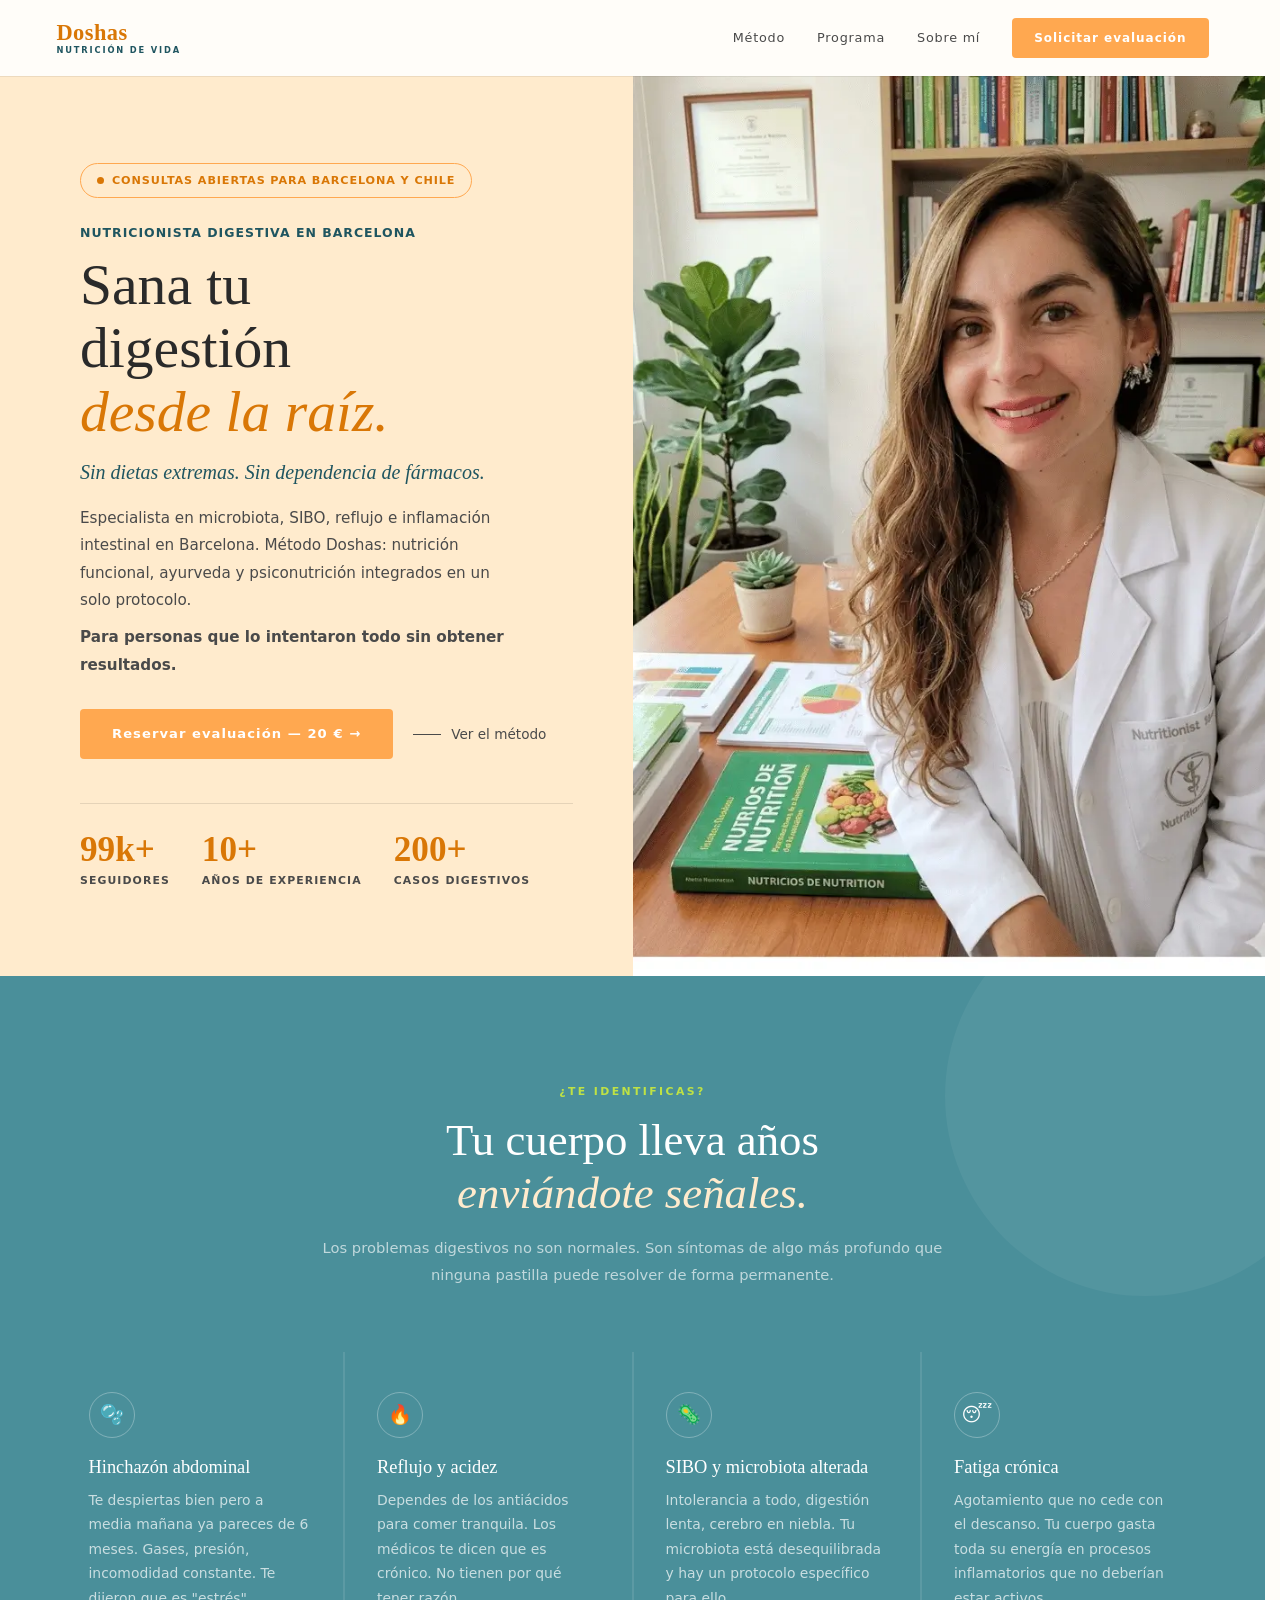
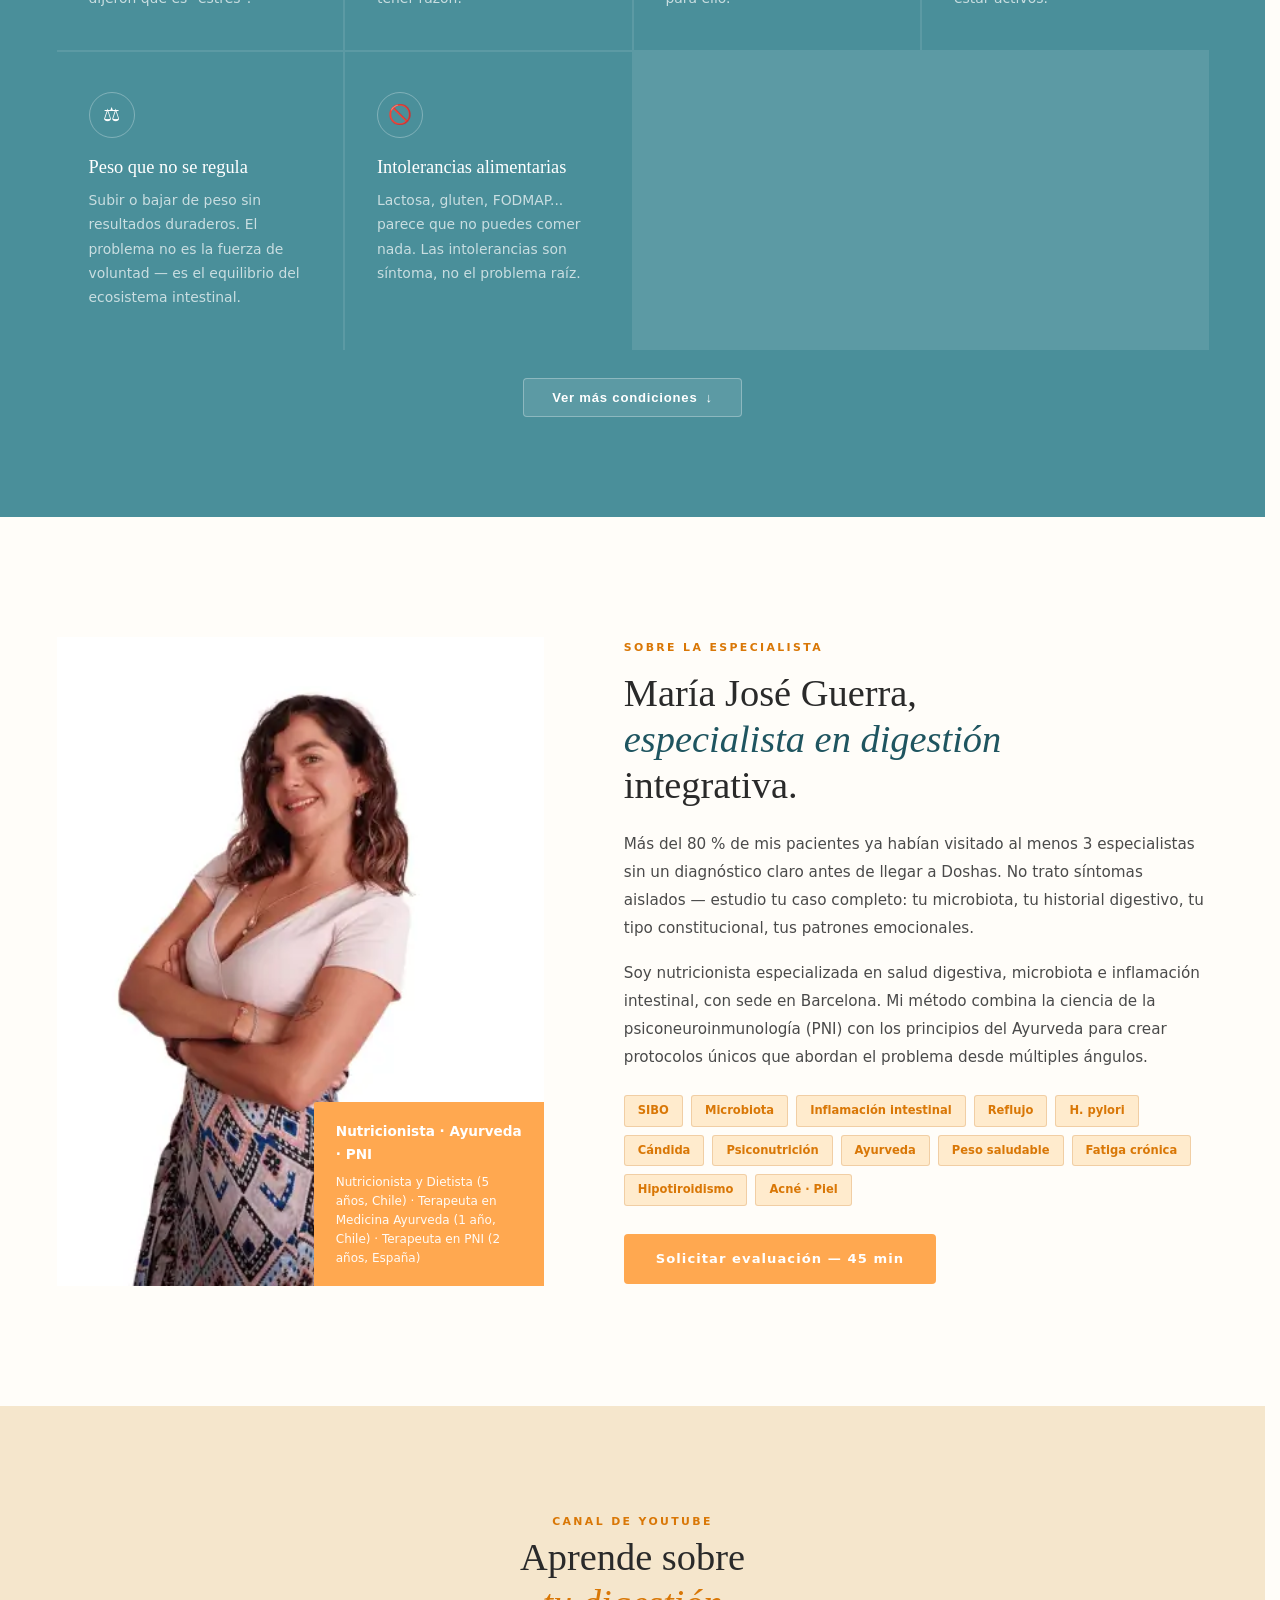
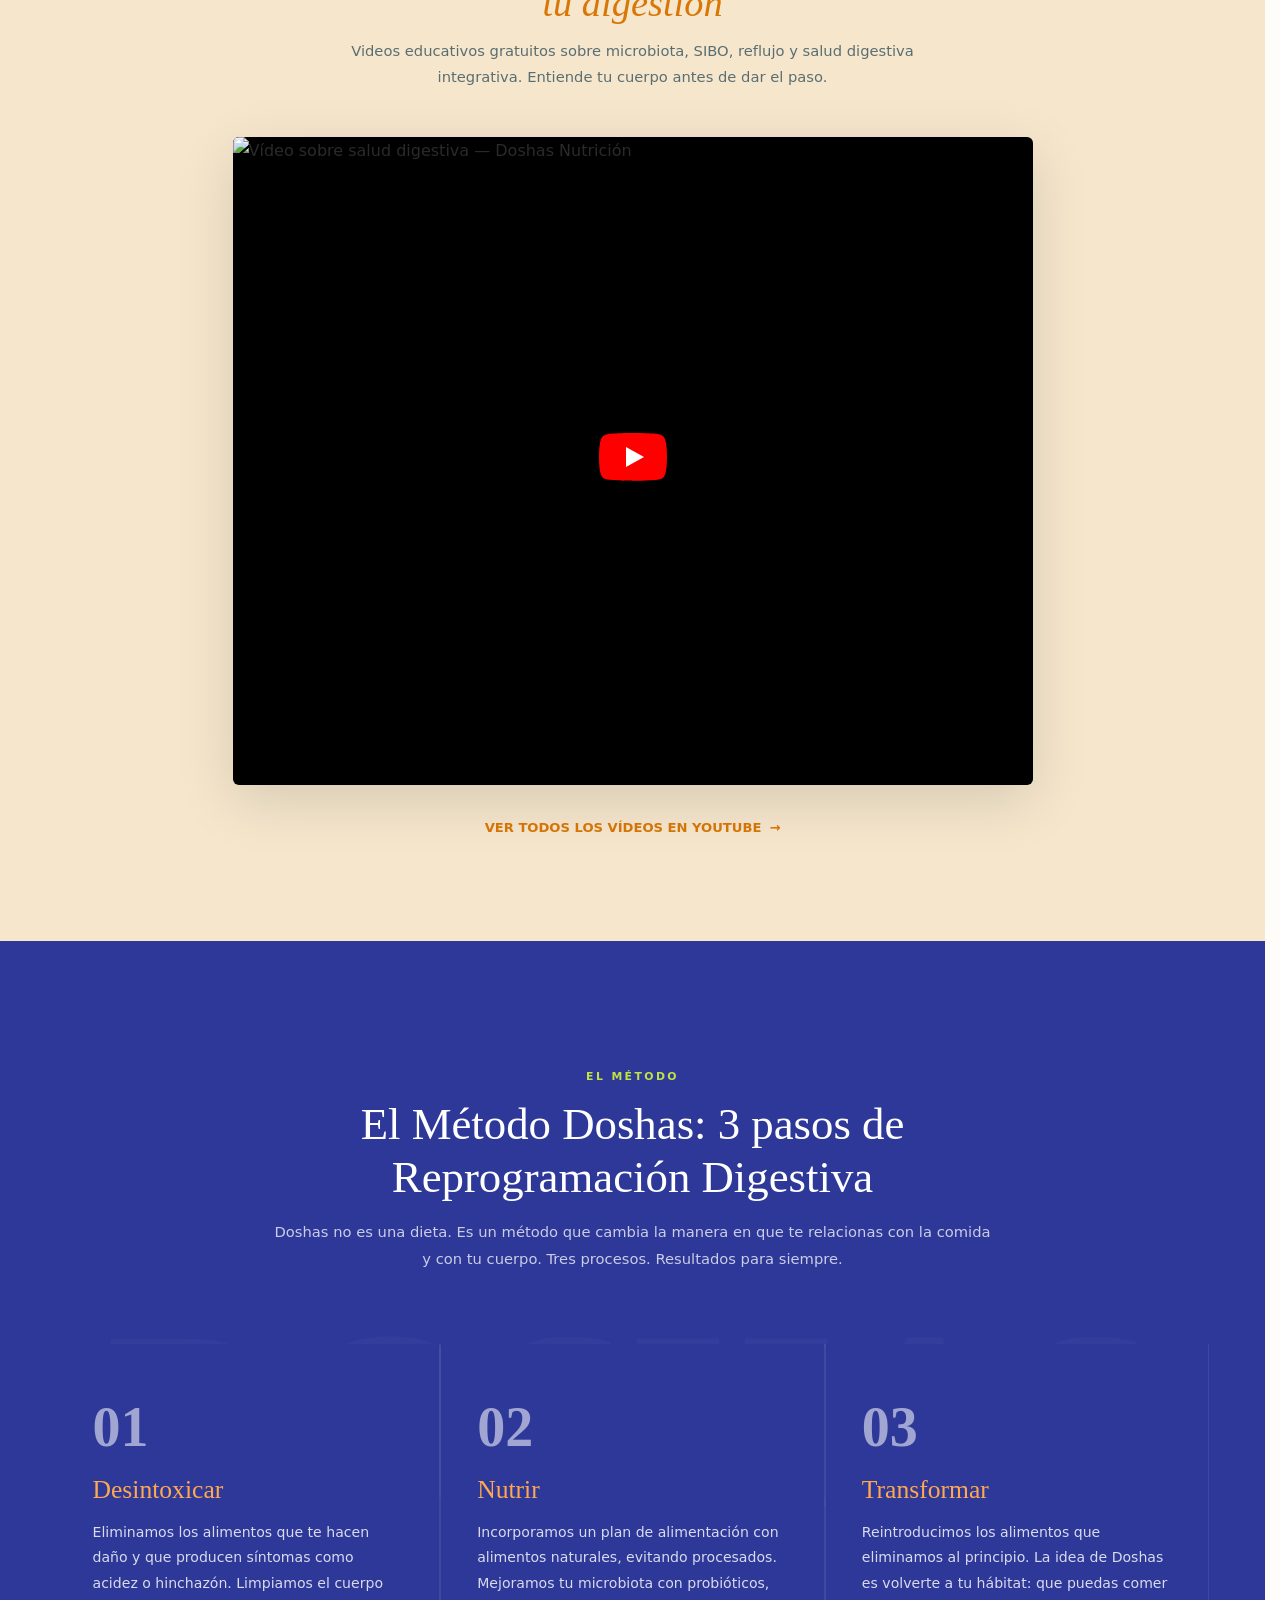
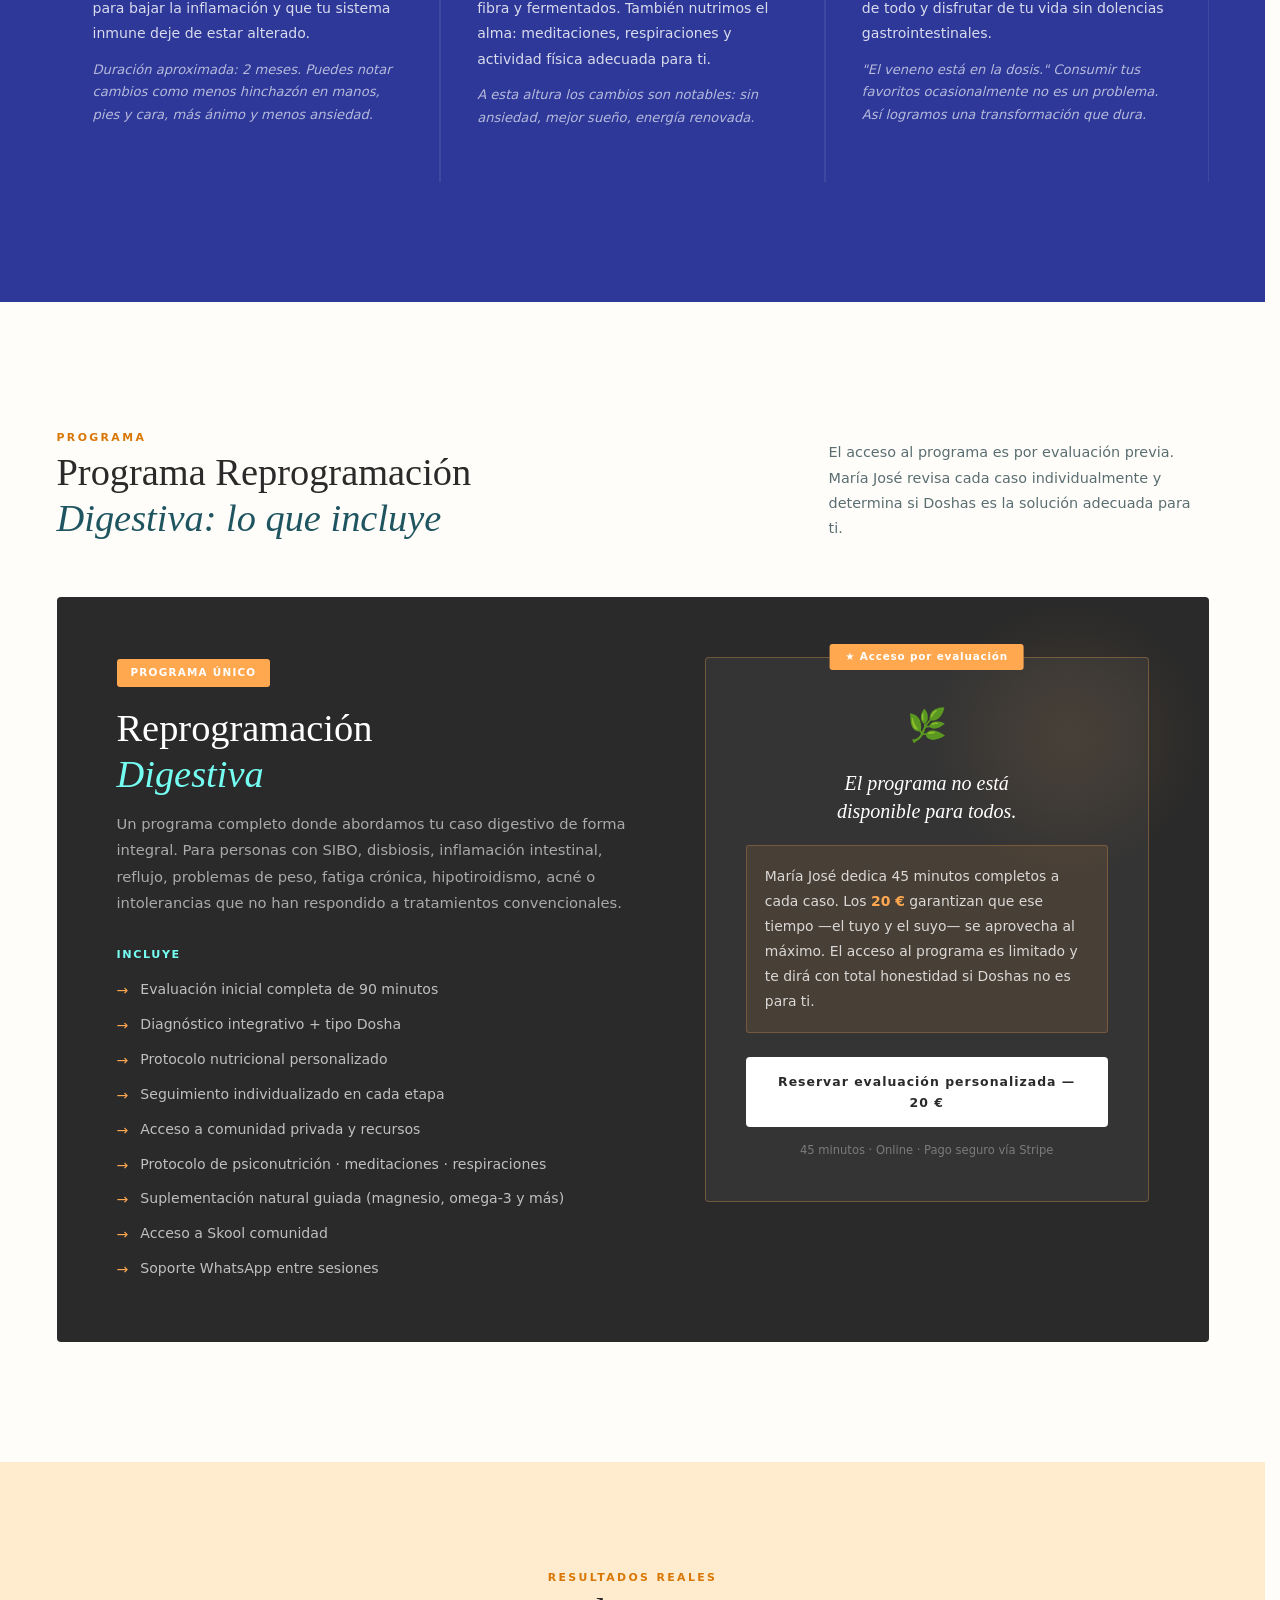
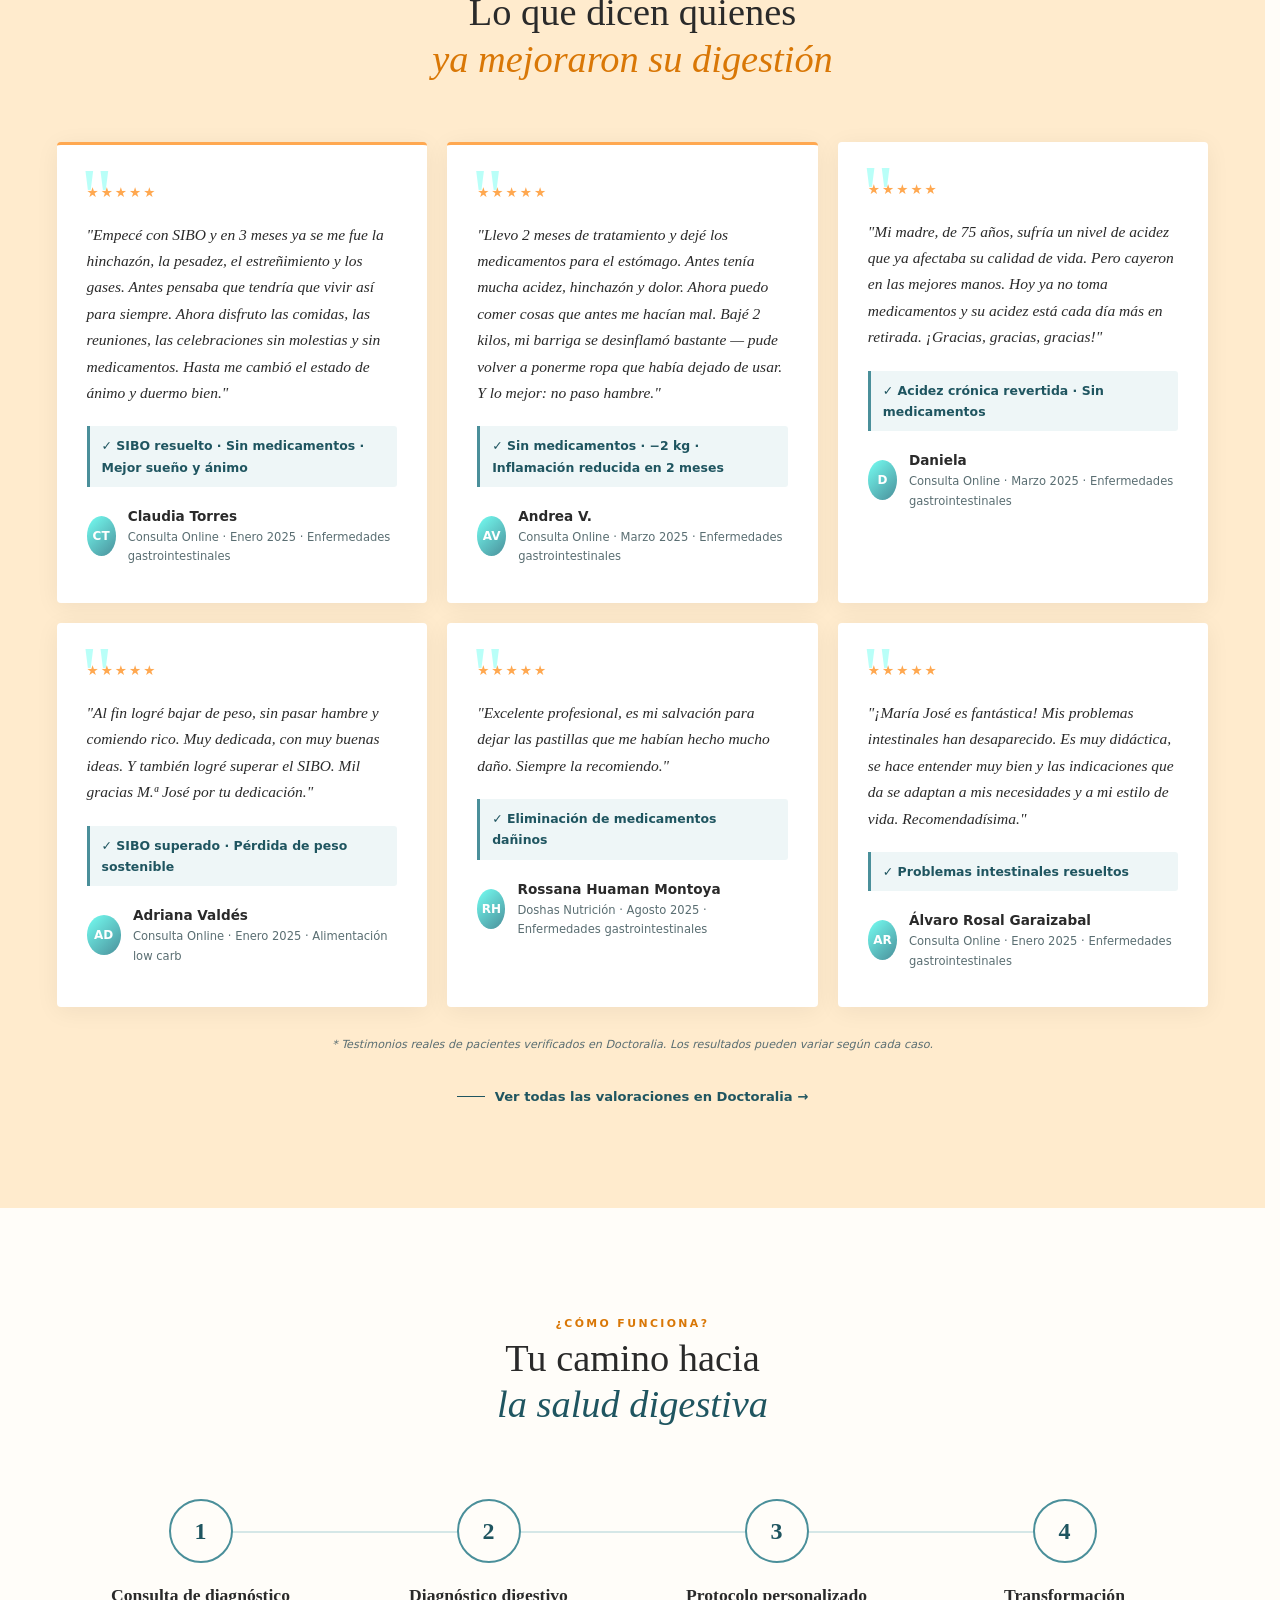
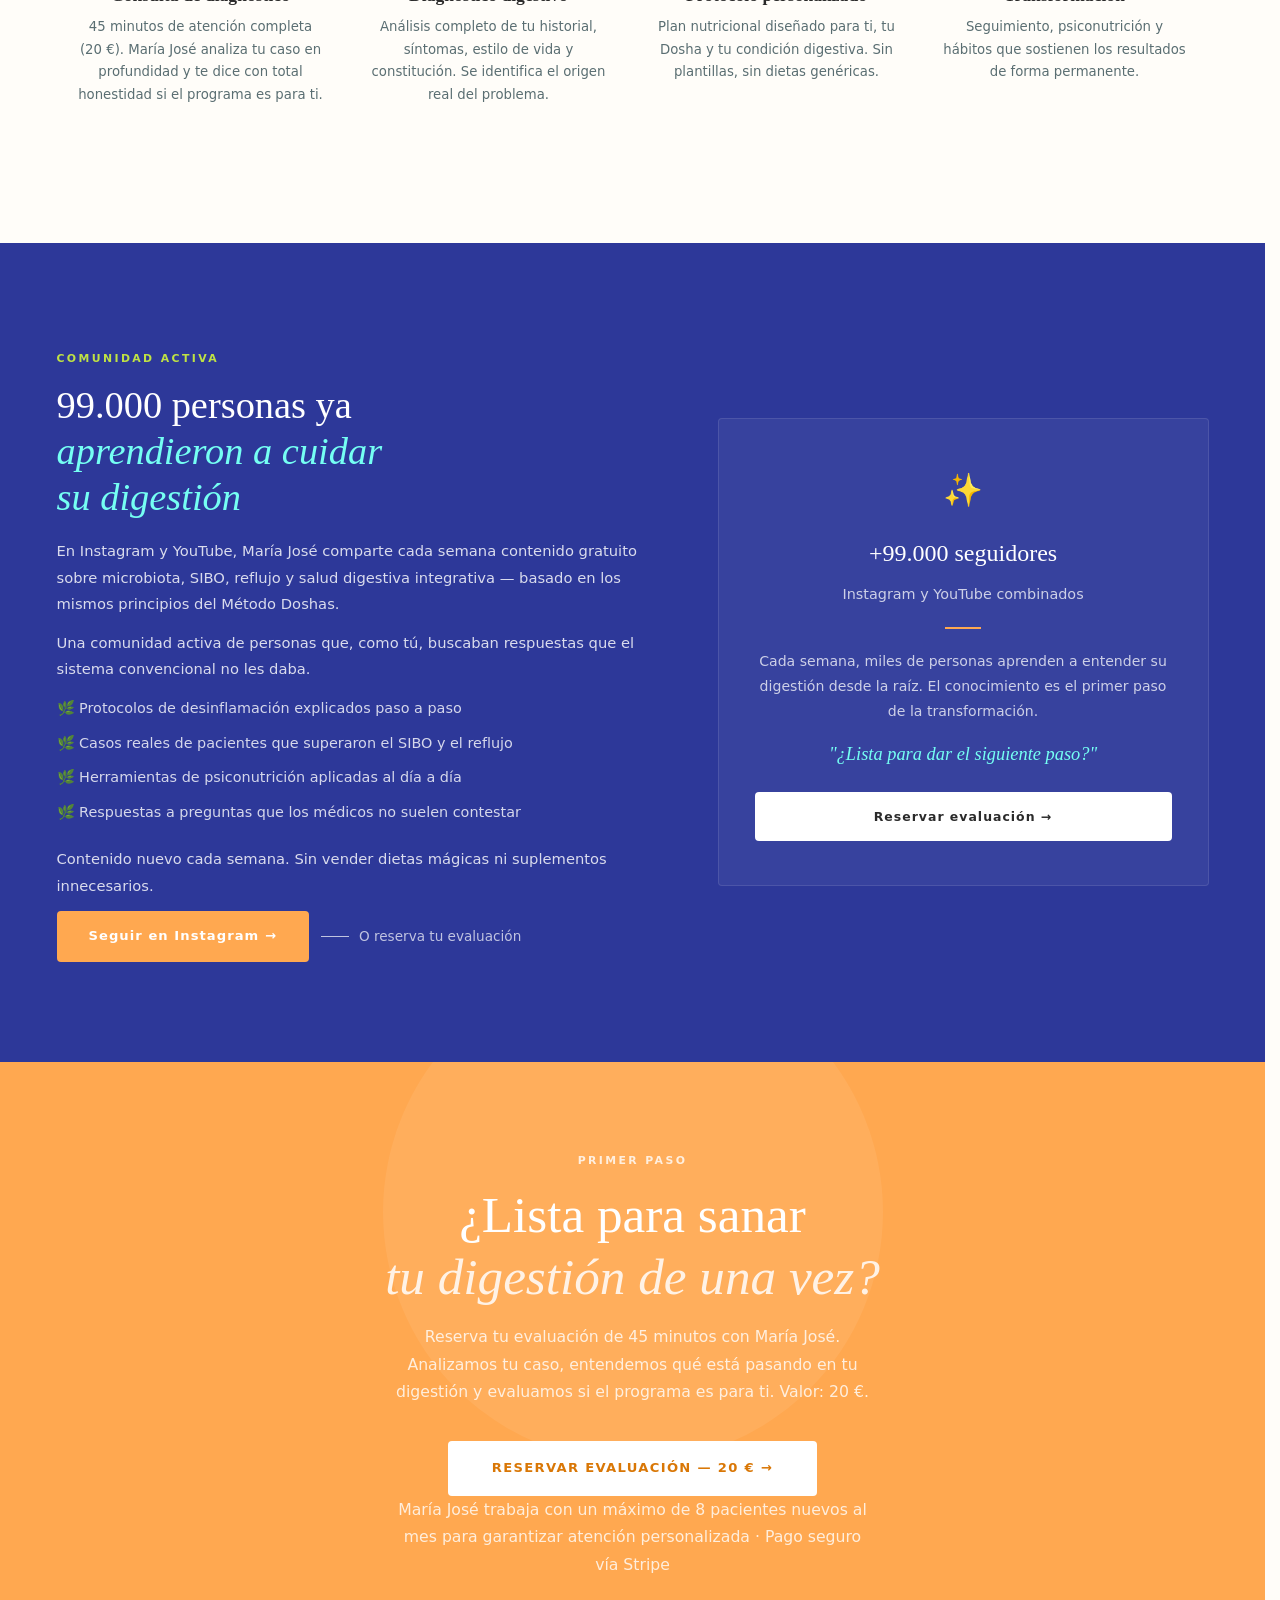
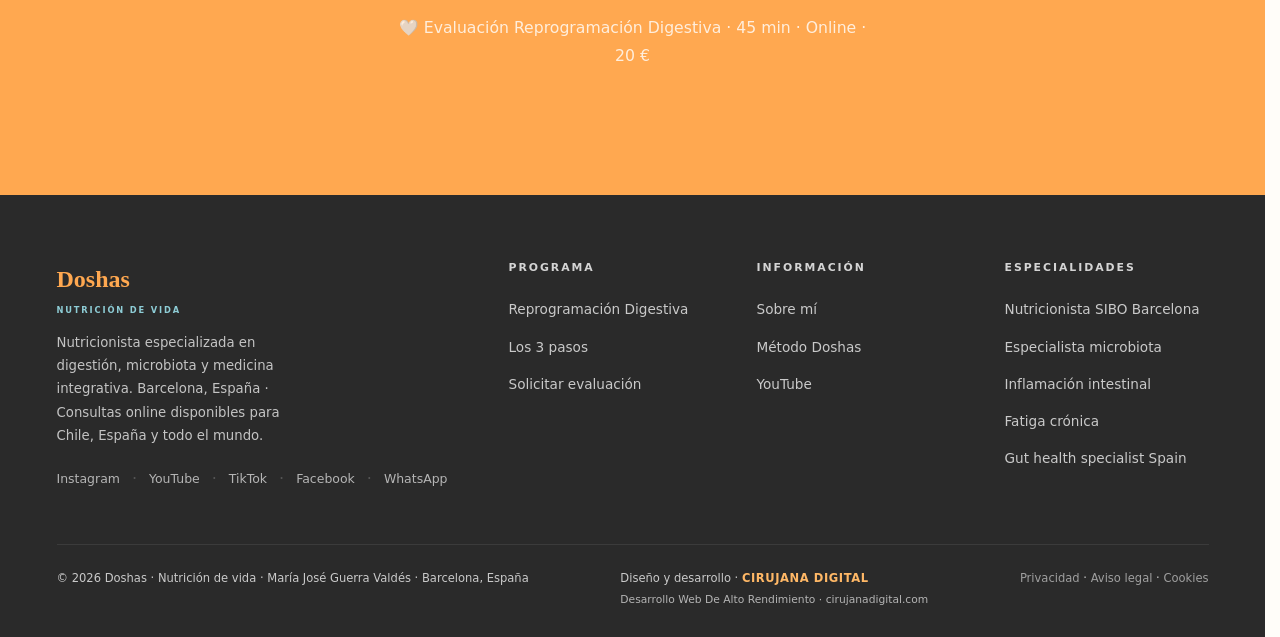
==== commit 442b05d3: "slashh" ====
--- a/index.html
+++ b/index.html
@@ -11,7 +11,7 @@
   <link rel="alternate" hreflang="es"        href="https://www.doshasnutricion.com/">
   <link rel="alternate" hreflang="x-default" href="https://www.doshasnutricion.com/">
 
-<link rel="preload" as="image" href="/img/foto-mariajose-2.webp" fetchpriority="high">
+<link rel="preload" as="image" href="img/foto-mariajose-2.webp" fetchpriority="high">
 <!-- <link rel="preload" href="/styles.css" as="style"> -->
 <style>
    :root {
@@ -218,7 +218,7 @@
       .hero-right > .img-cover { object-position: 50% 15%; }
     }
 </style>
-<link rel="stylesheet" href="/styles.css">
+<link rel="stylesheet" href="styles.css">
 
 <link rel="icon" href="/favicon.ico" sizes="any">
 <link rel="icon" type="image/png" sizes="32x32" href="/img/favicon-32x32.png">
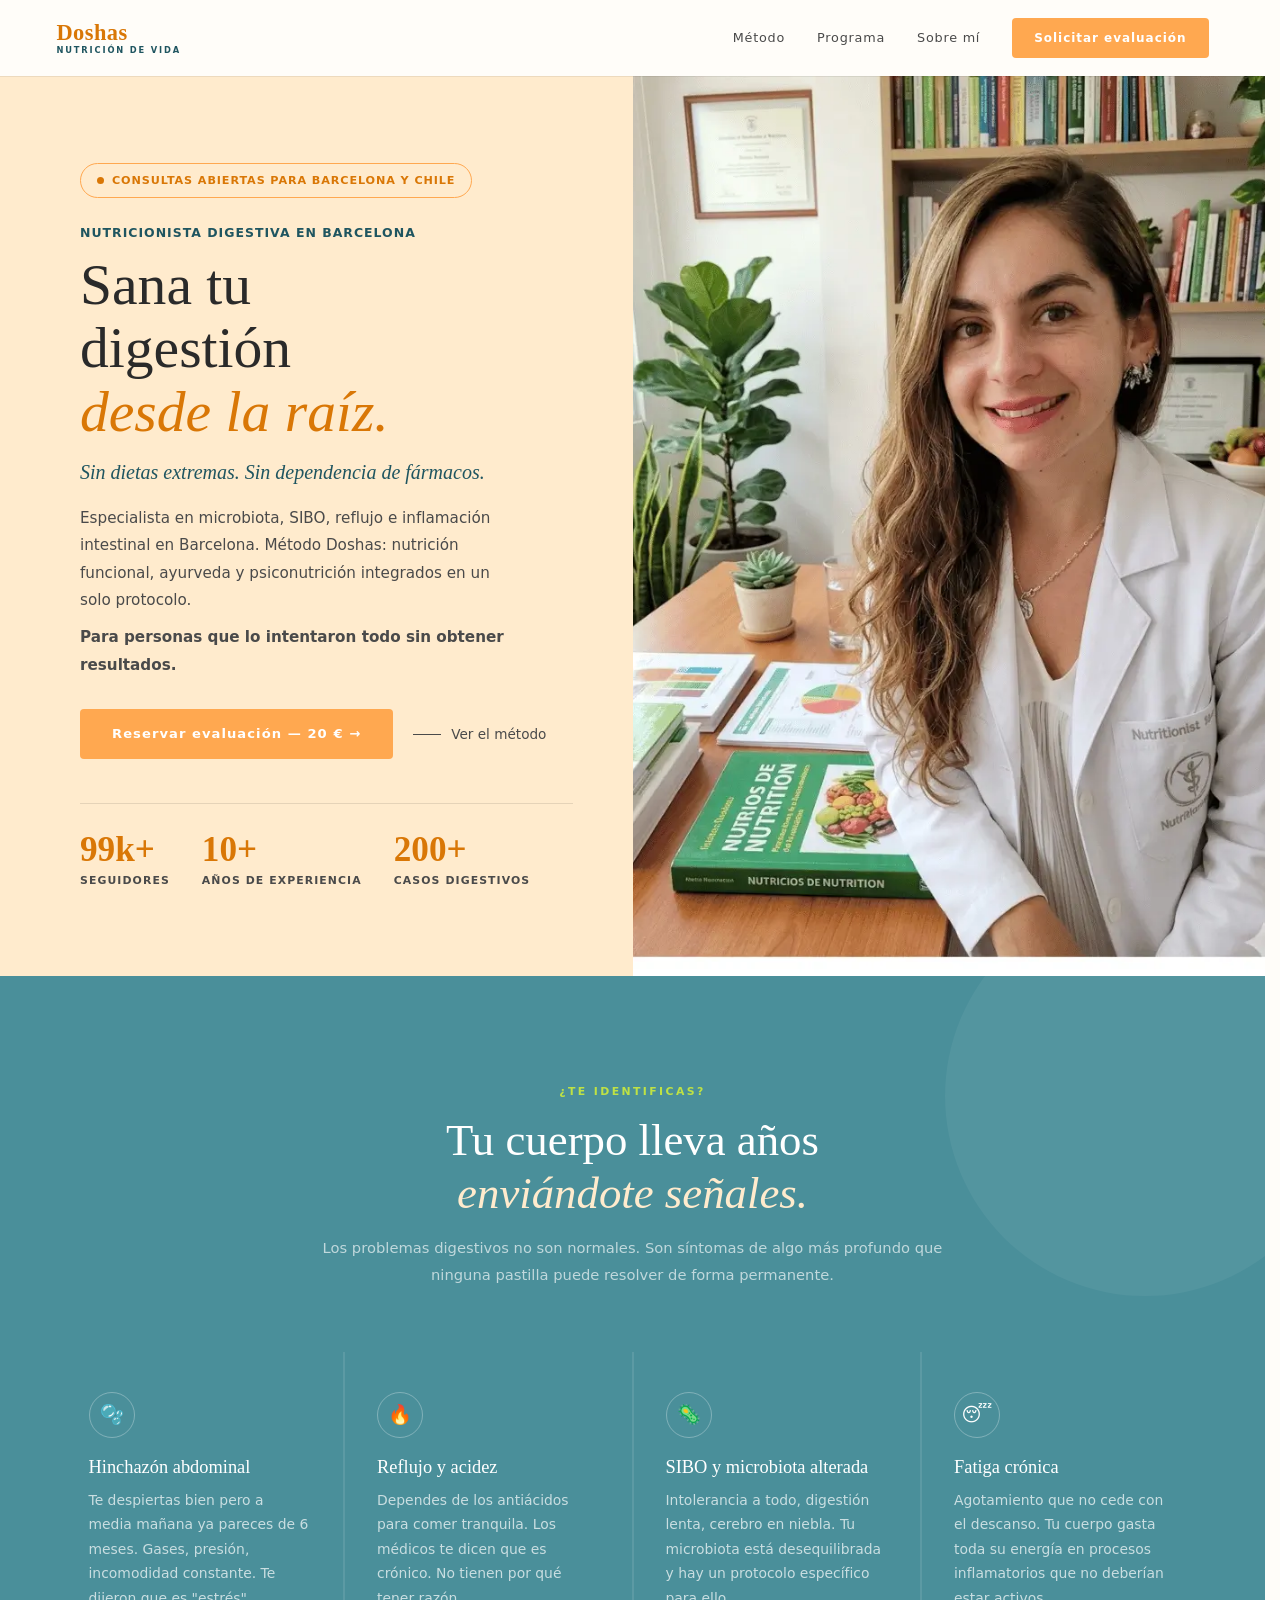
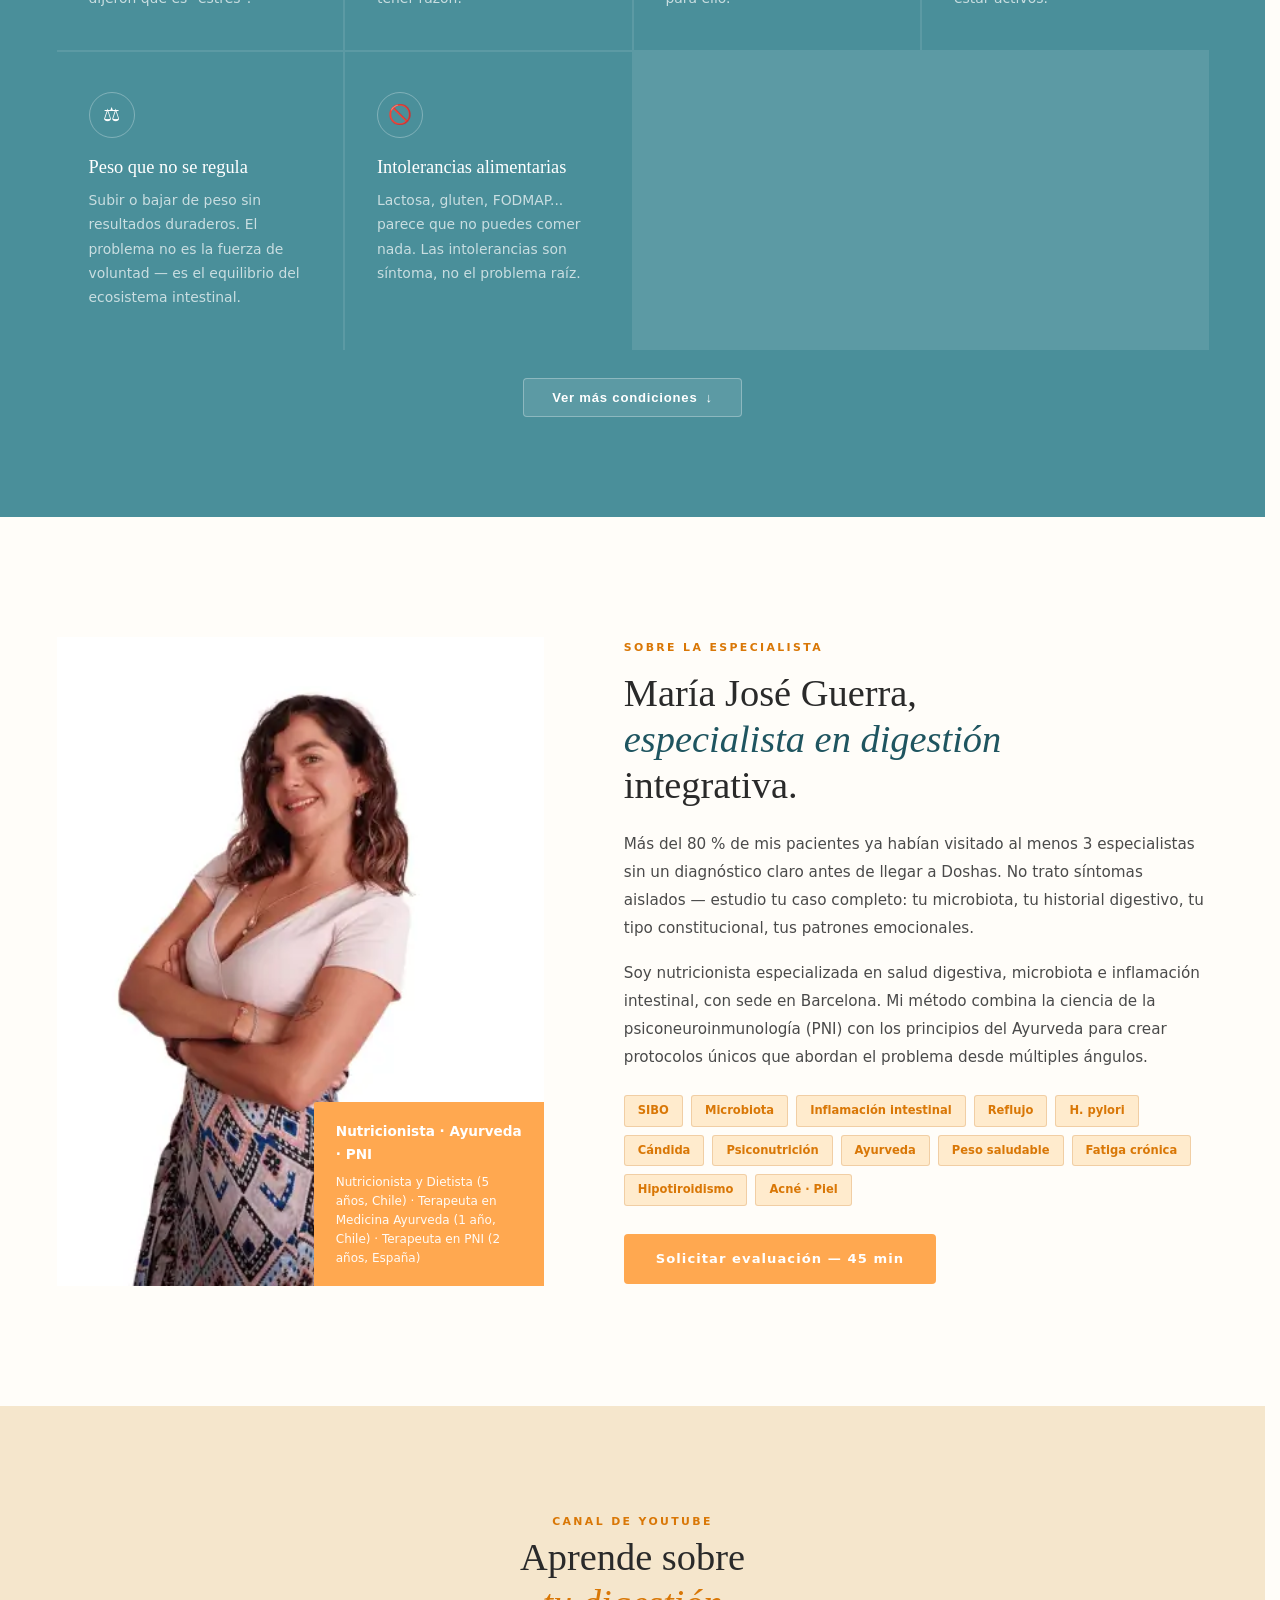
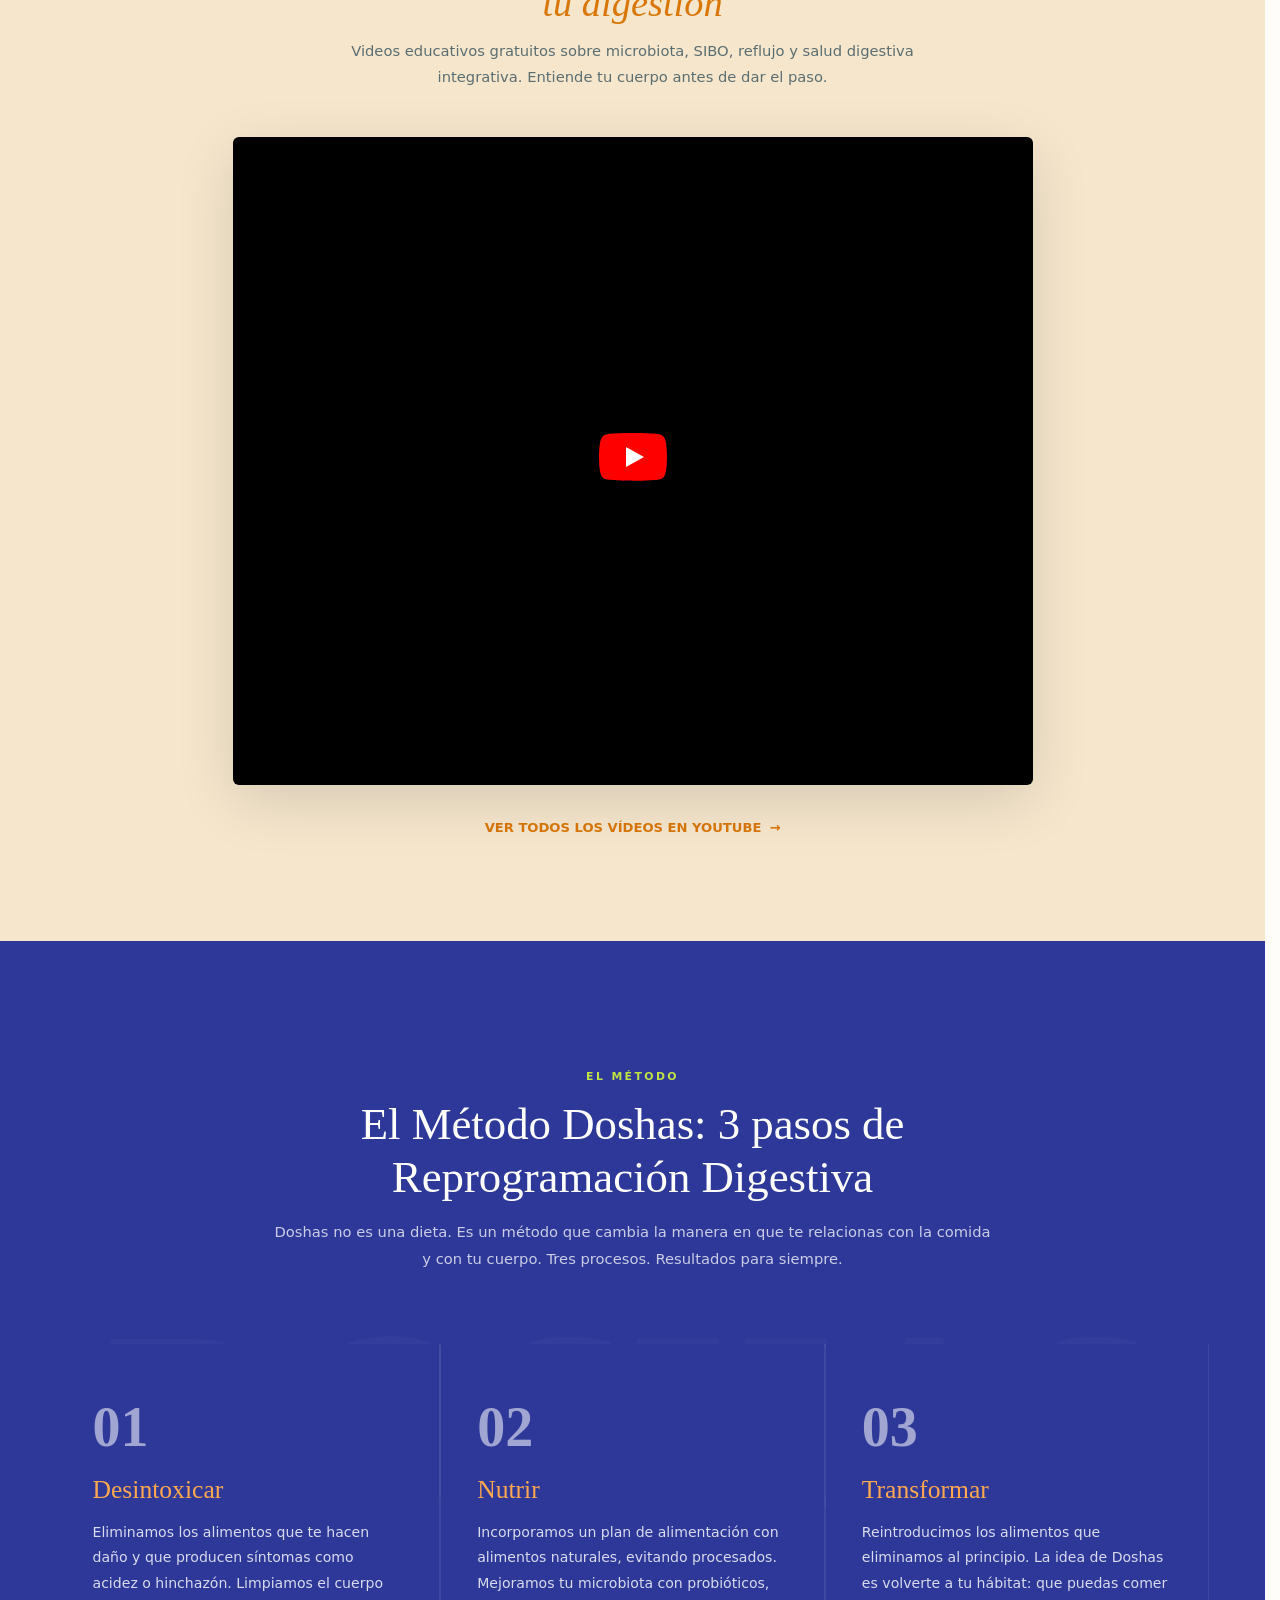
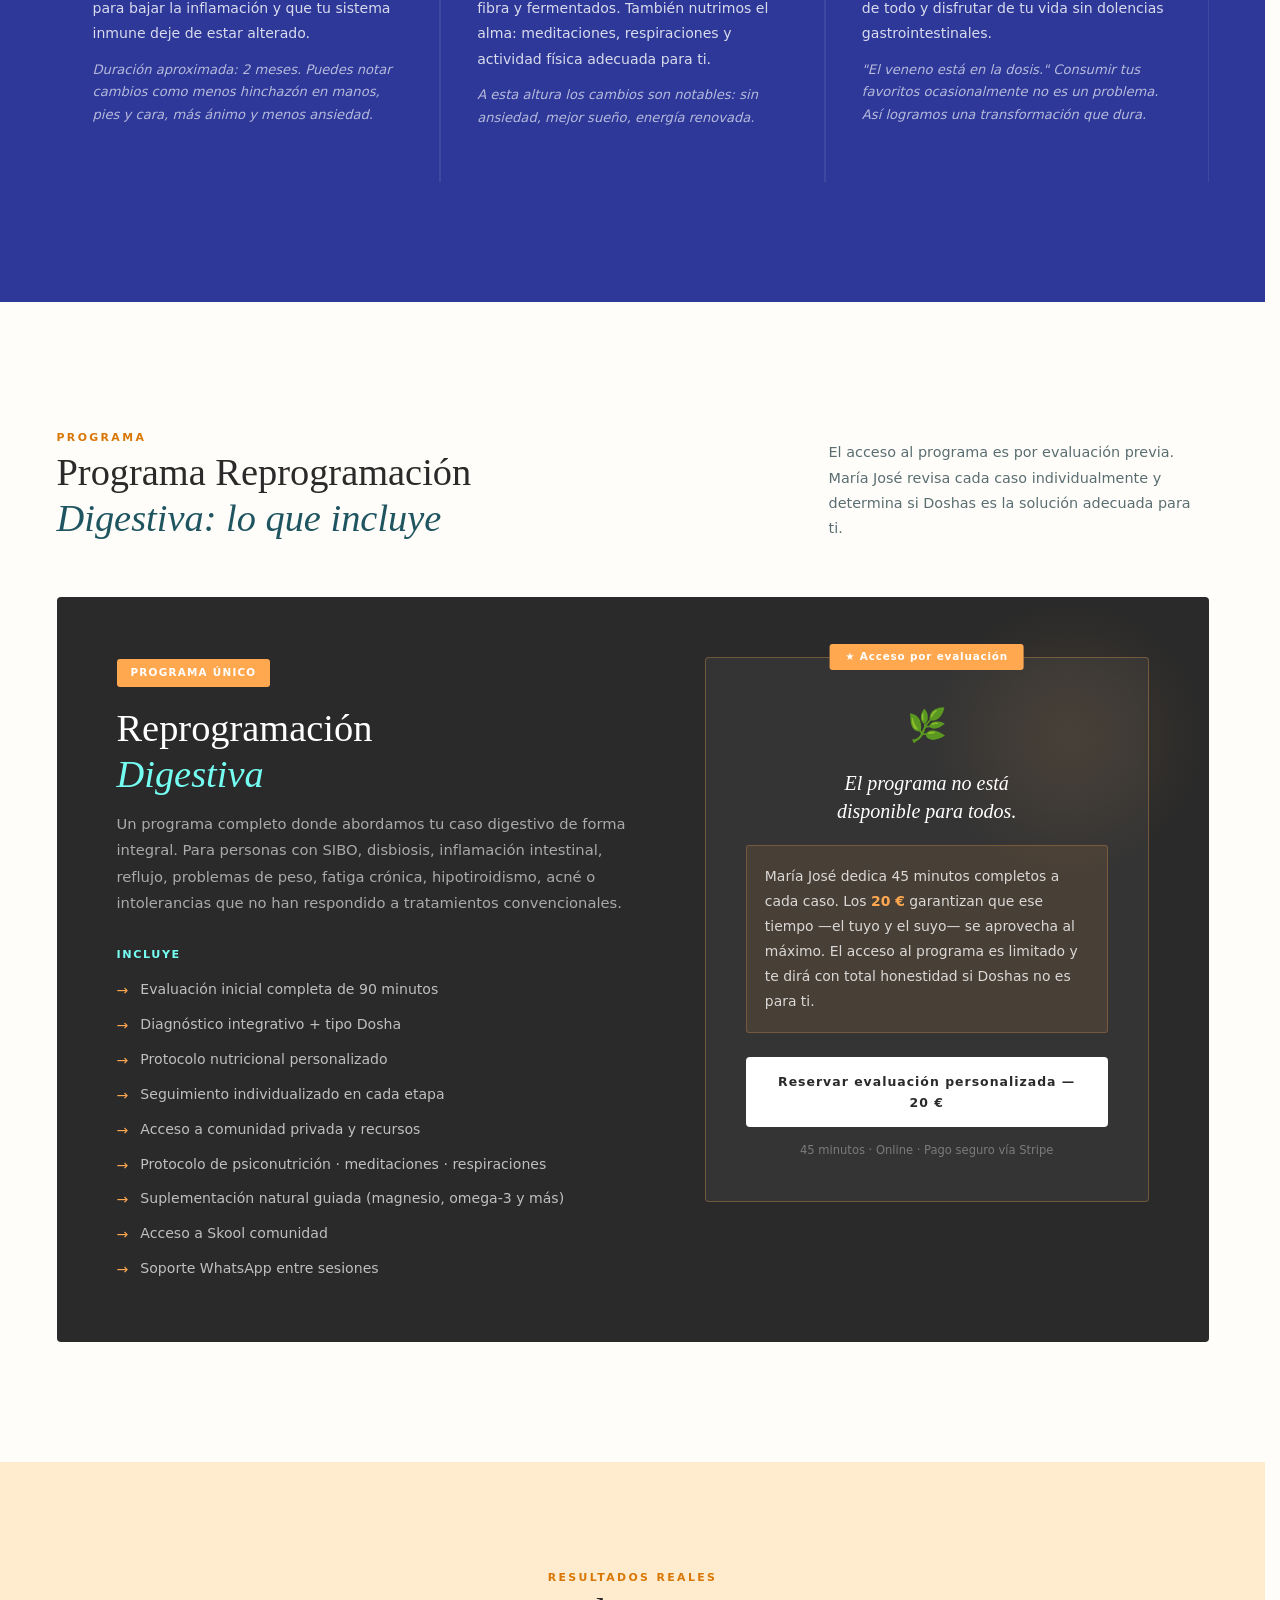
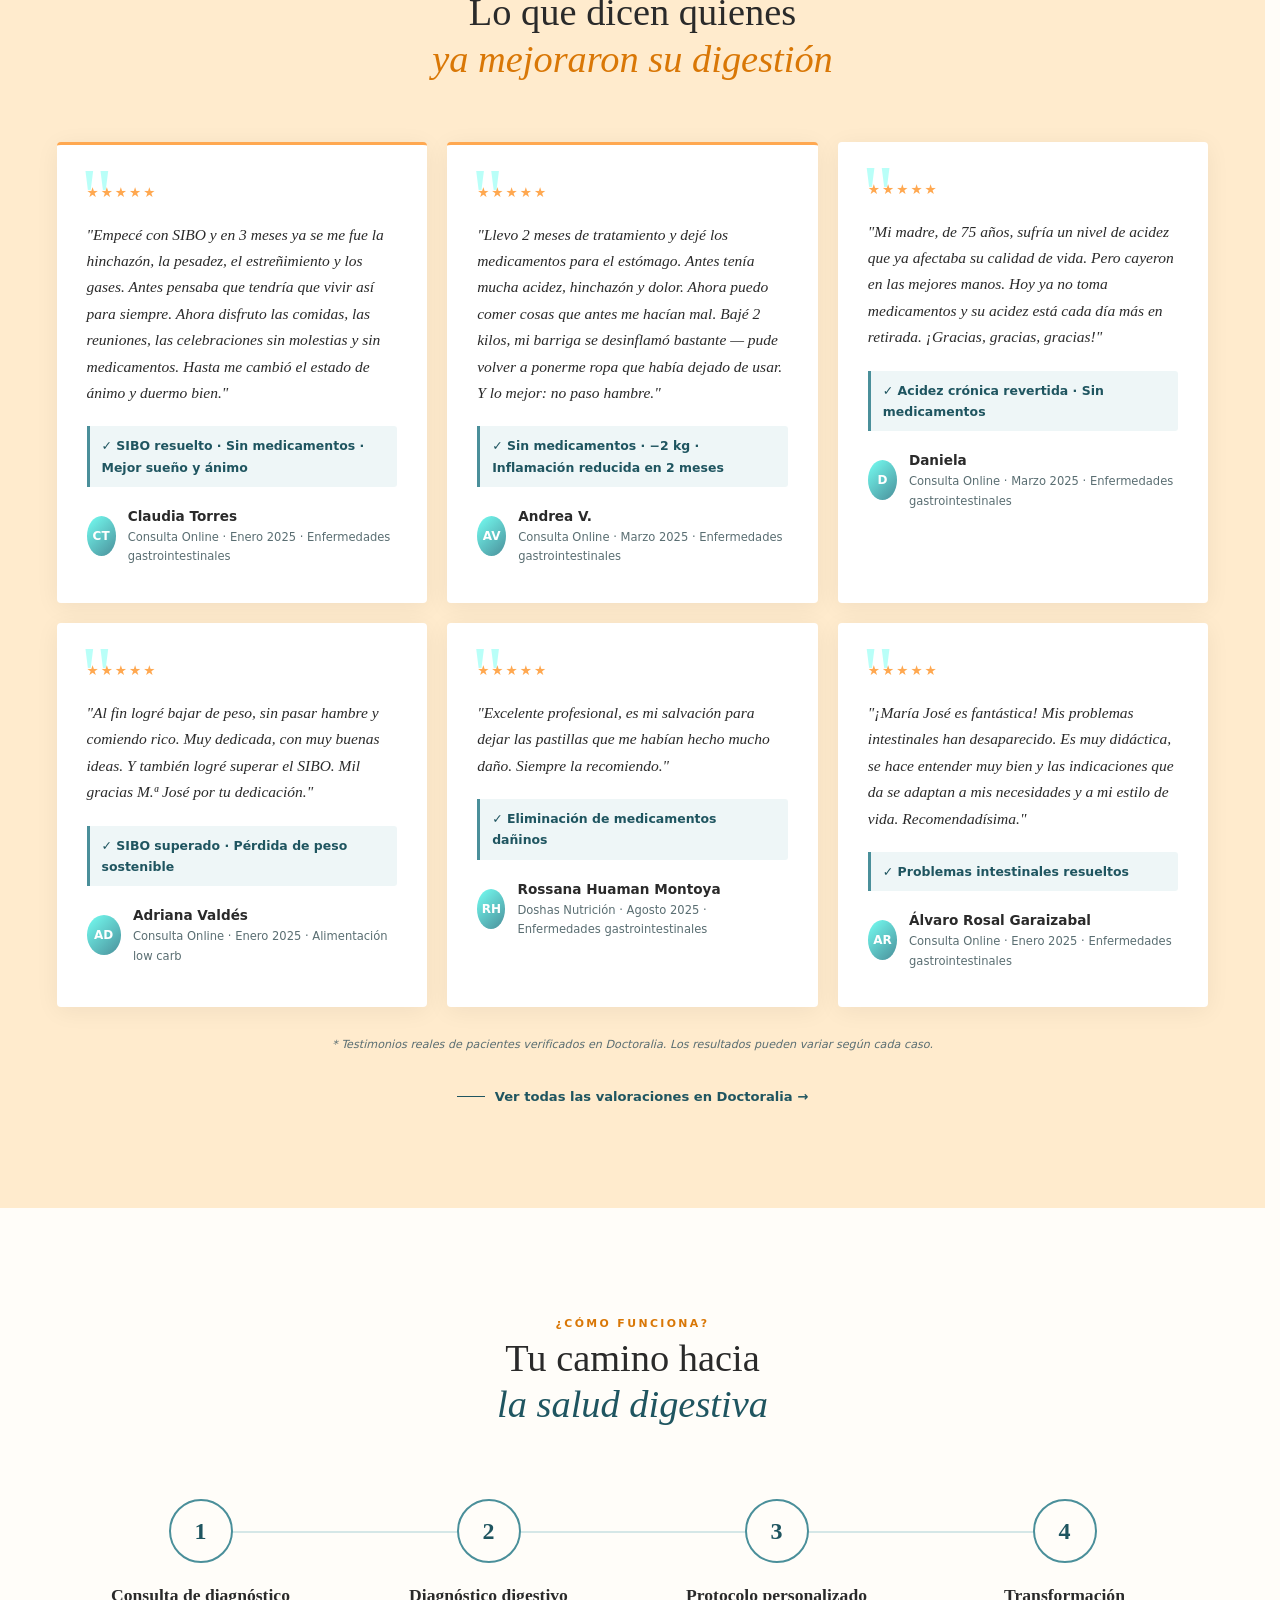
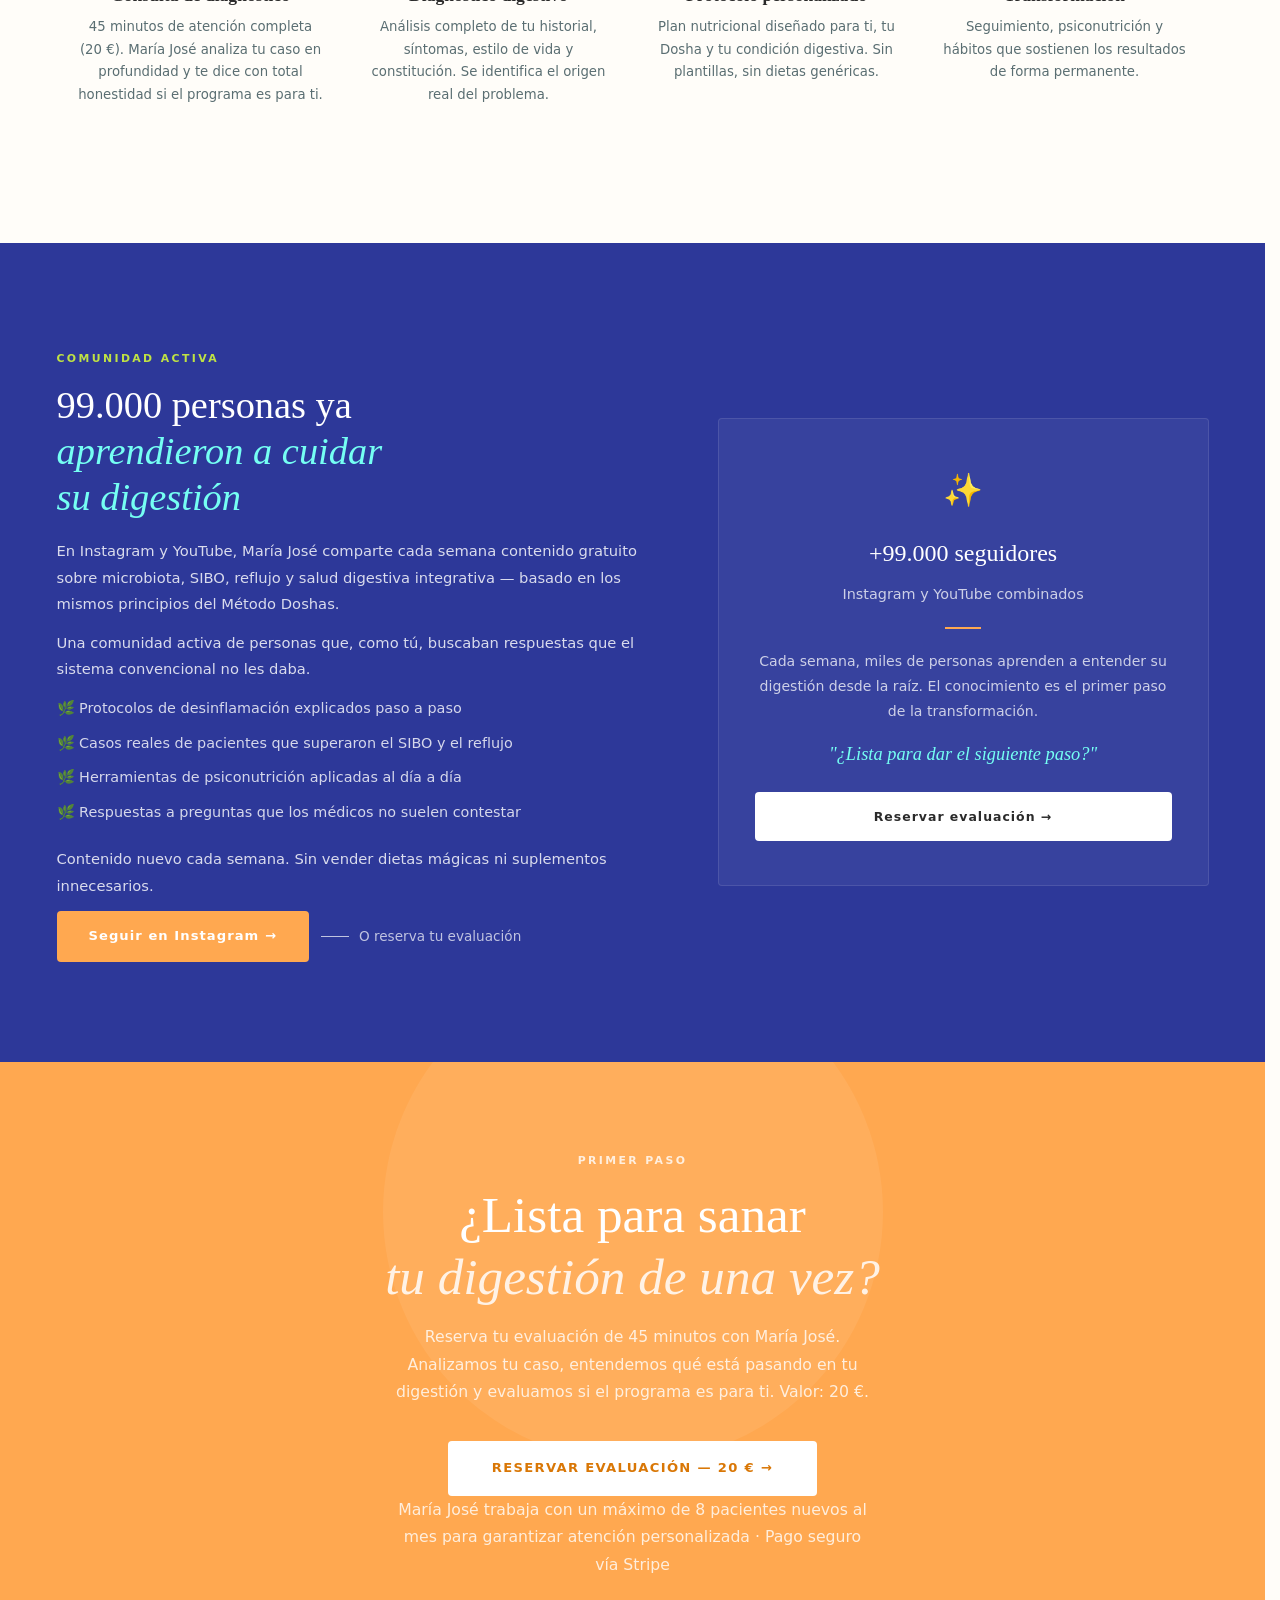
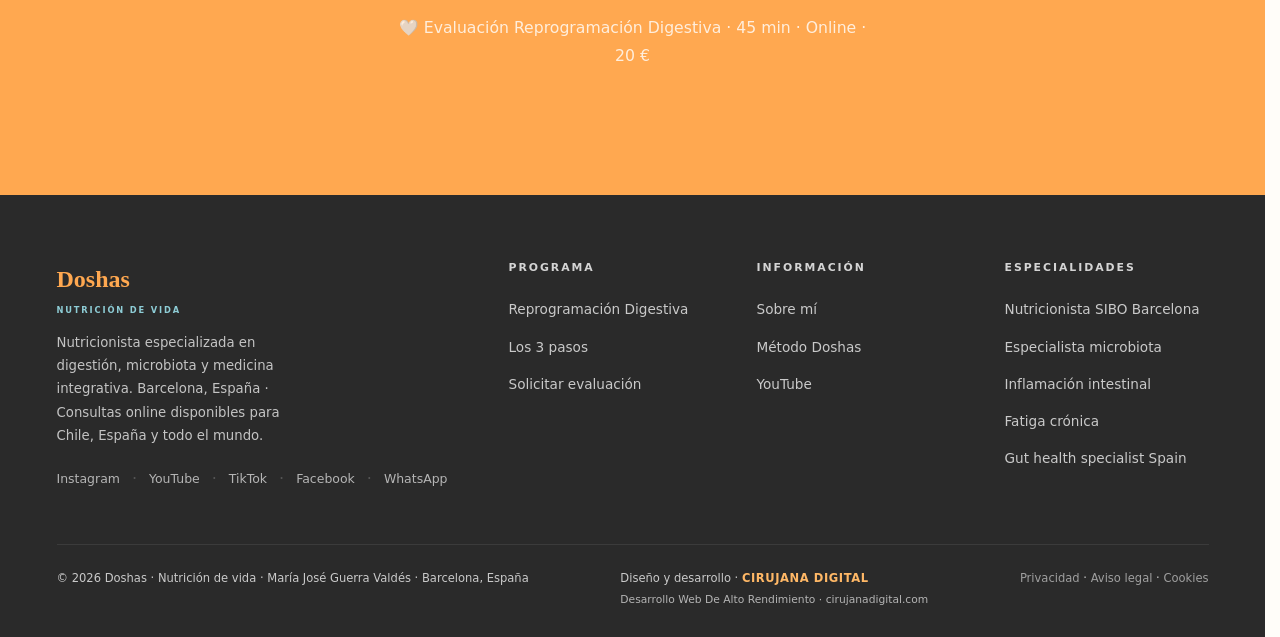
==== commit 79be56fe: "slashh" ====
--- a/index.html
+++ b/index.html
@@ -394,9 +394,9 @@
 
       <div class="hero-right" aria-hidden="true">
         <img
-          src="/img/foto-mariajose-2.webp"
-          srcset="/img/foto-mariajose-2-400w.webp 400w,
-                  /img/foto-mariajose-2.webp      800w"
+          src="img/foto-mariajose-2.webp"
+          srcset="img/foto-mariajose-2-400w.webp 400w,
+                  img/foto-mariajose-2.webp      800w"
           sizes="(max-width: 768px) 100vw, 50vw"
           alt="María José Guerra Valdés — Nutricionista digestiva Barcelona"
           width="800"
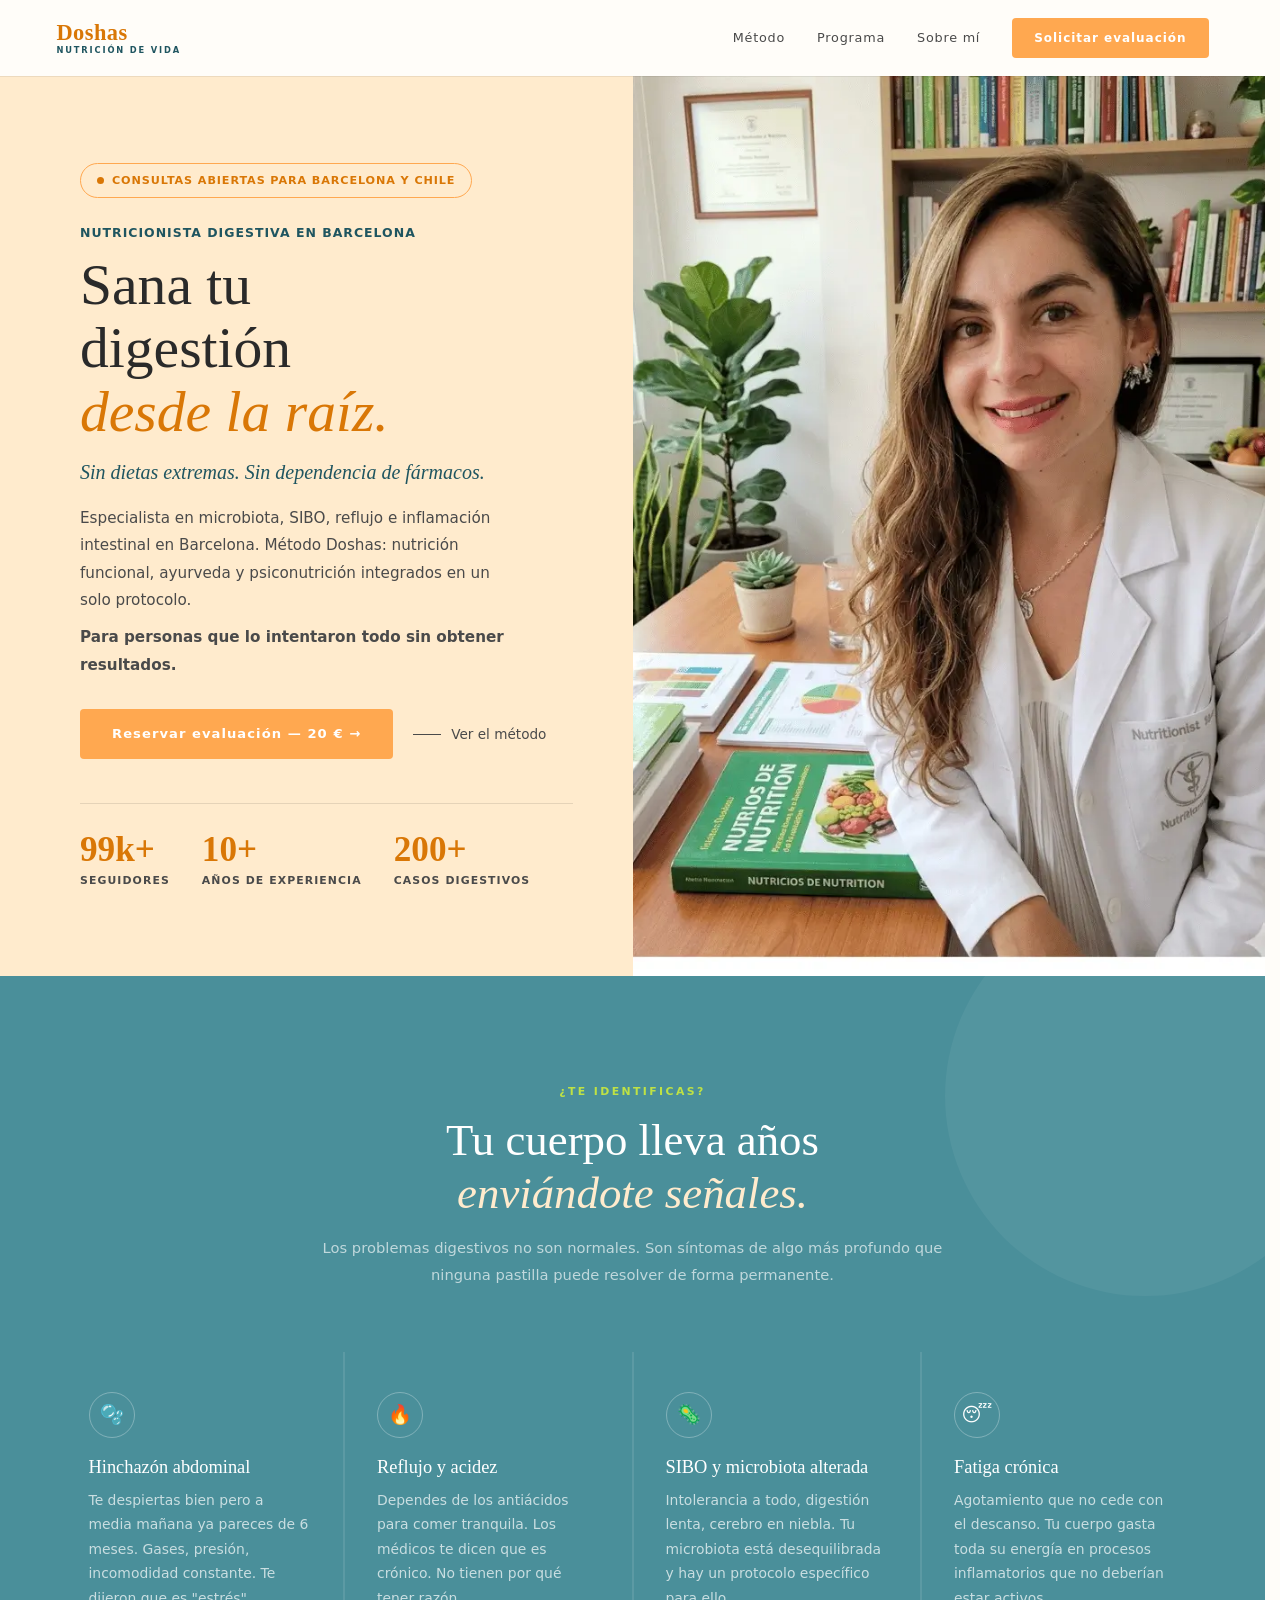
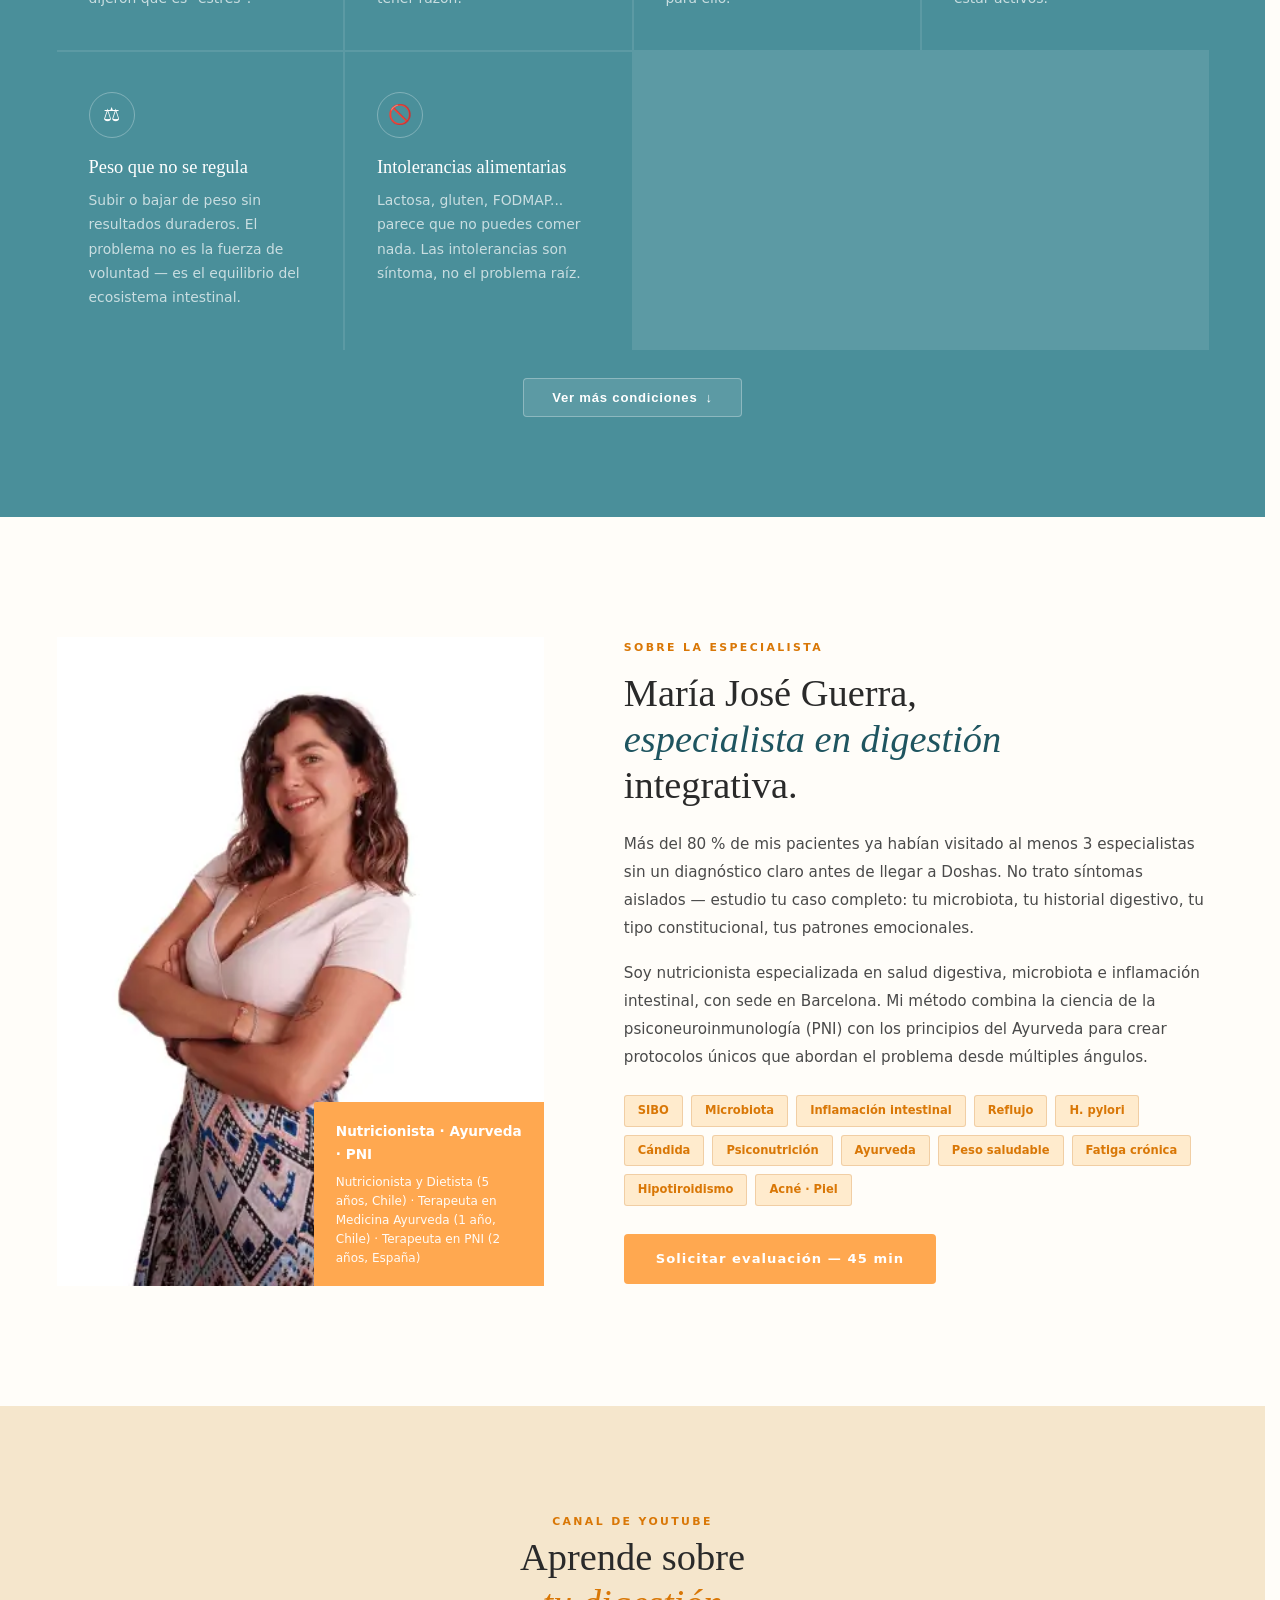
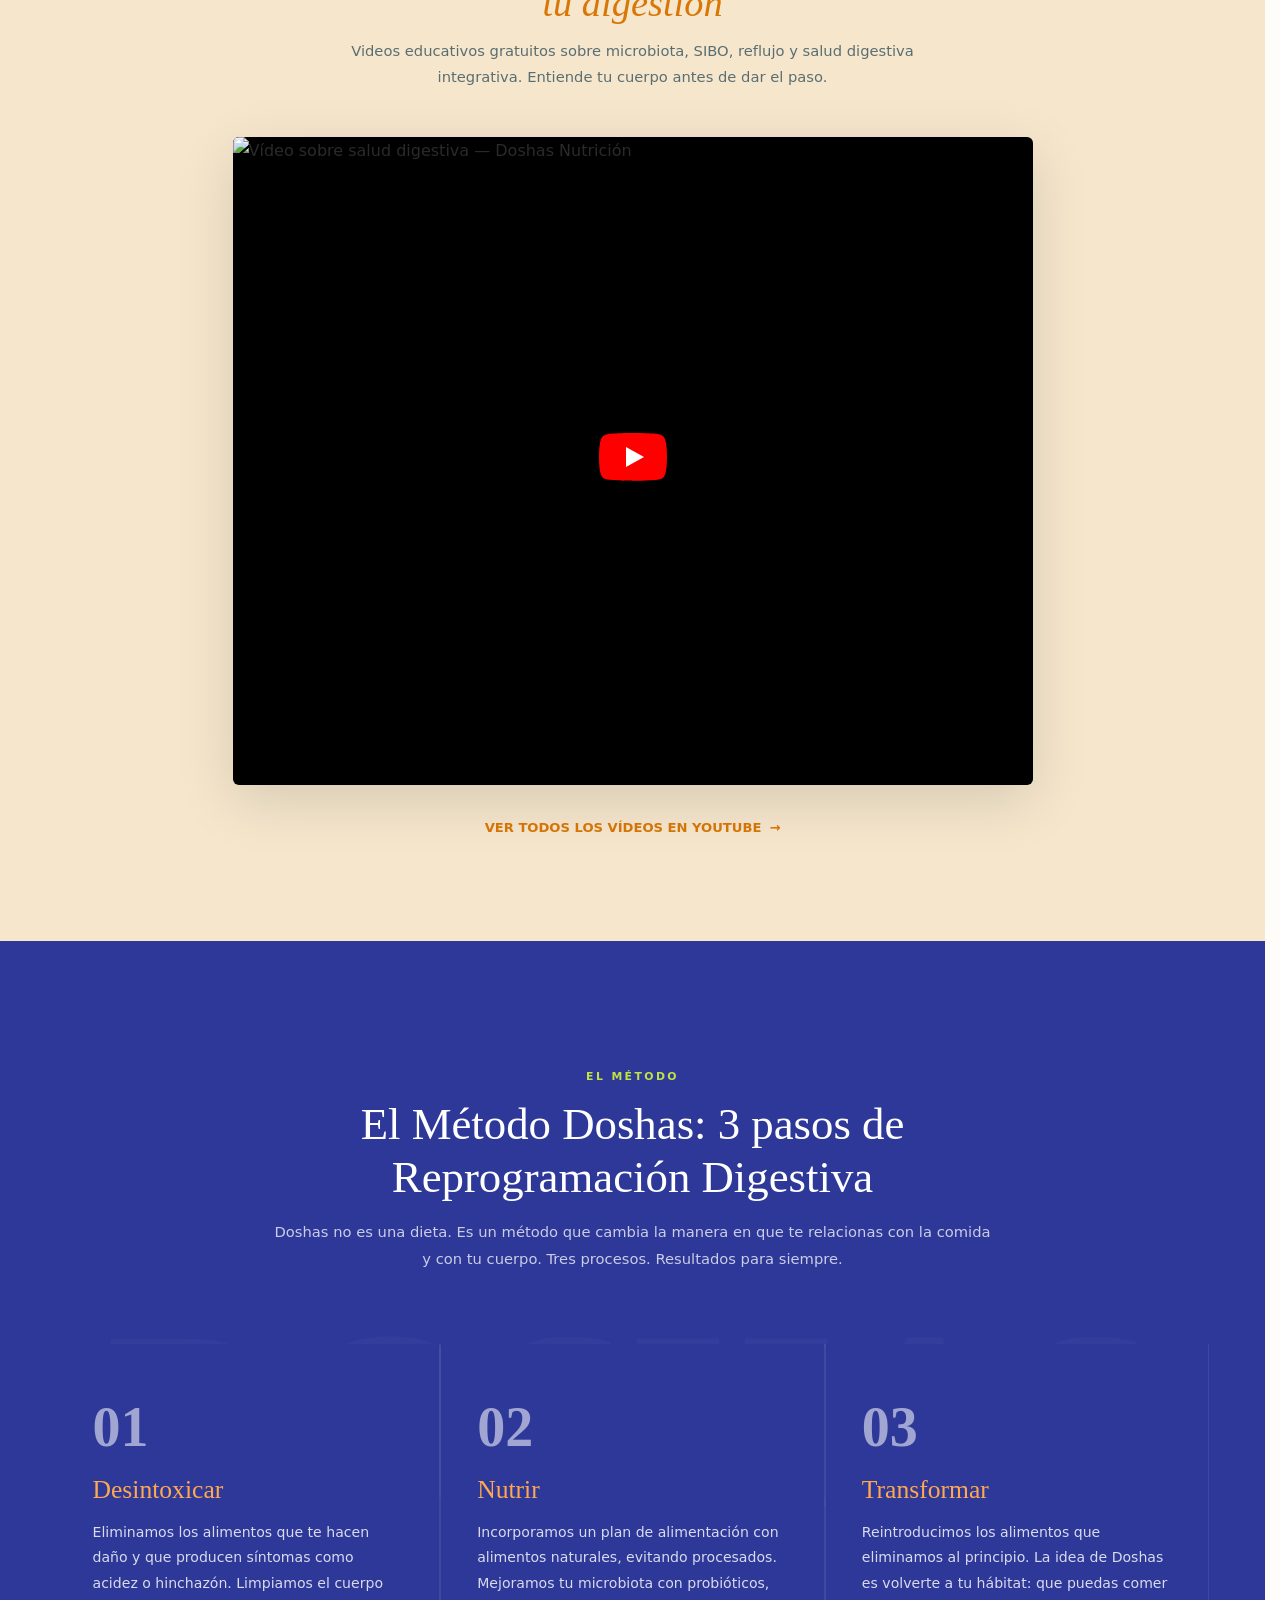
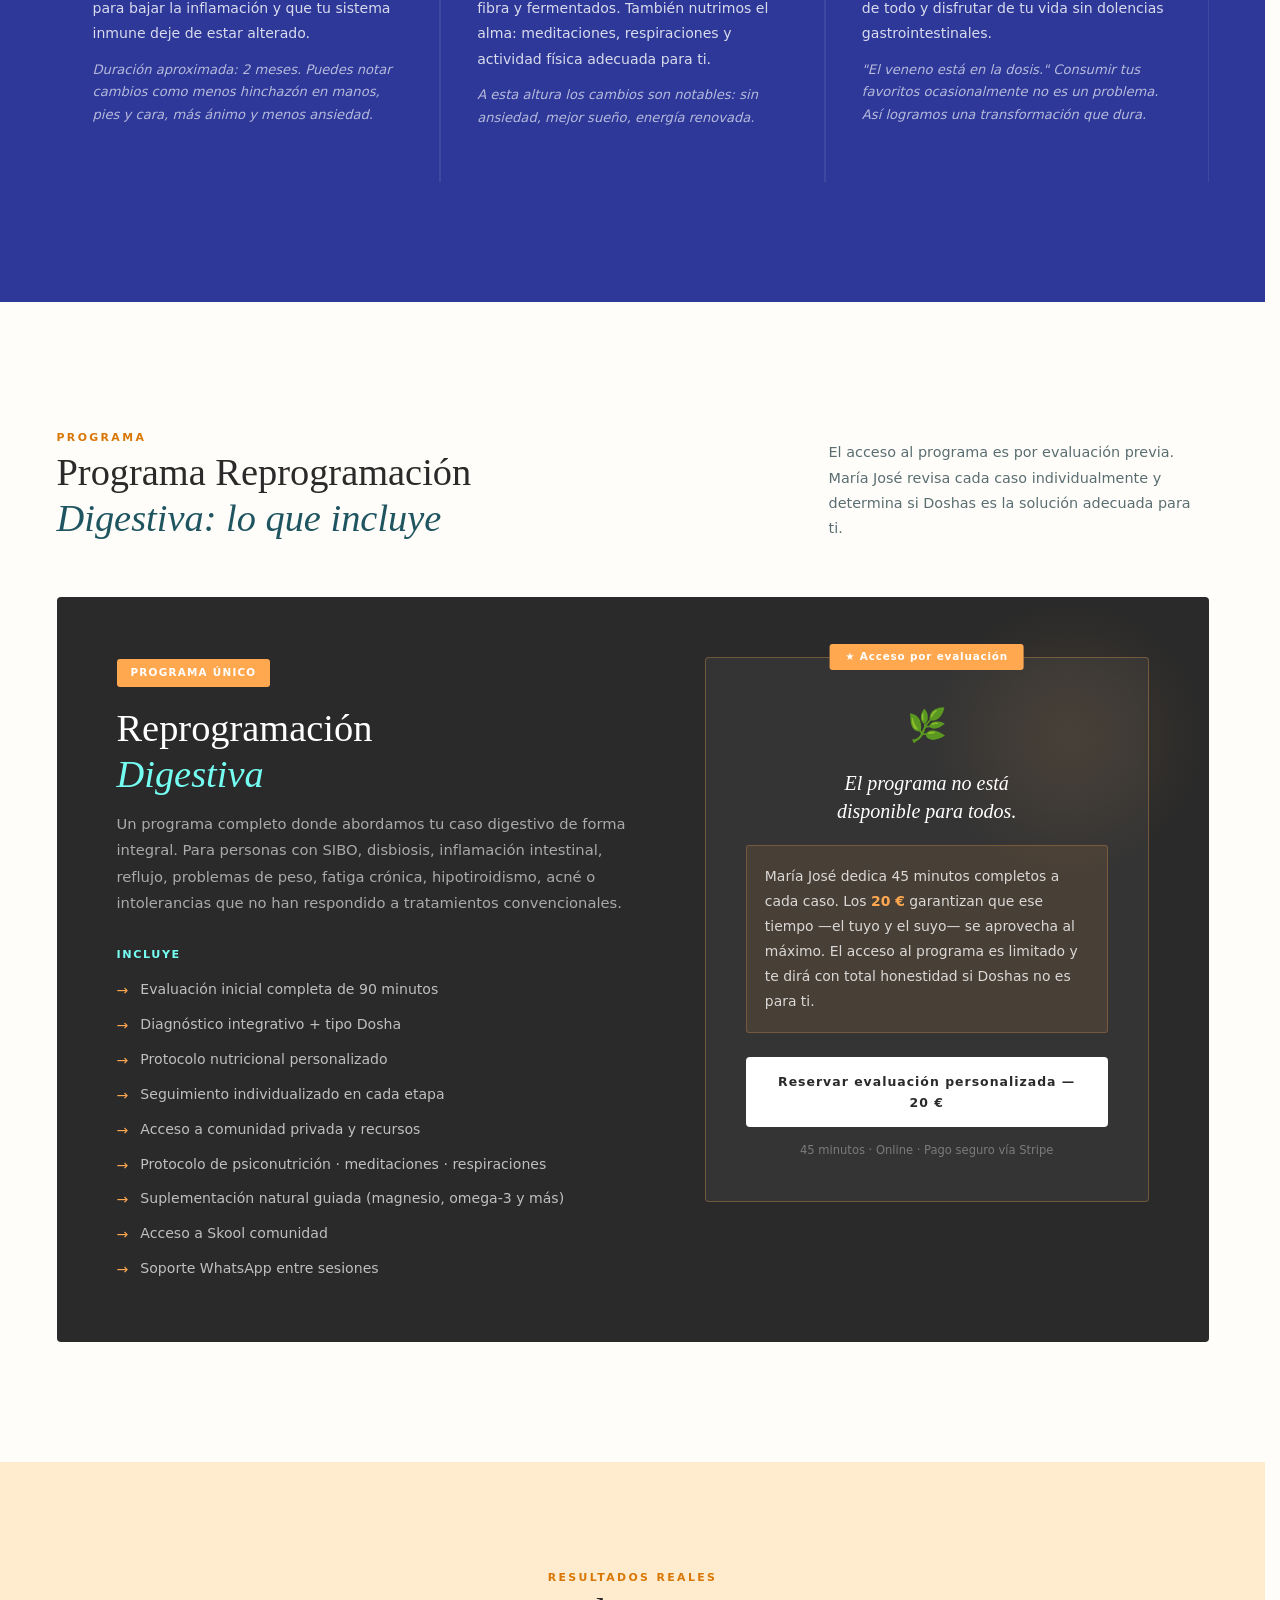
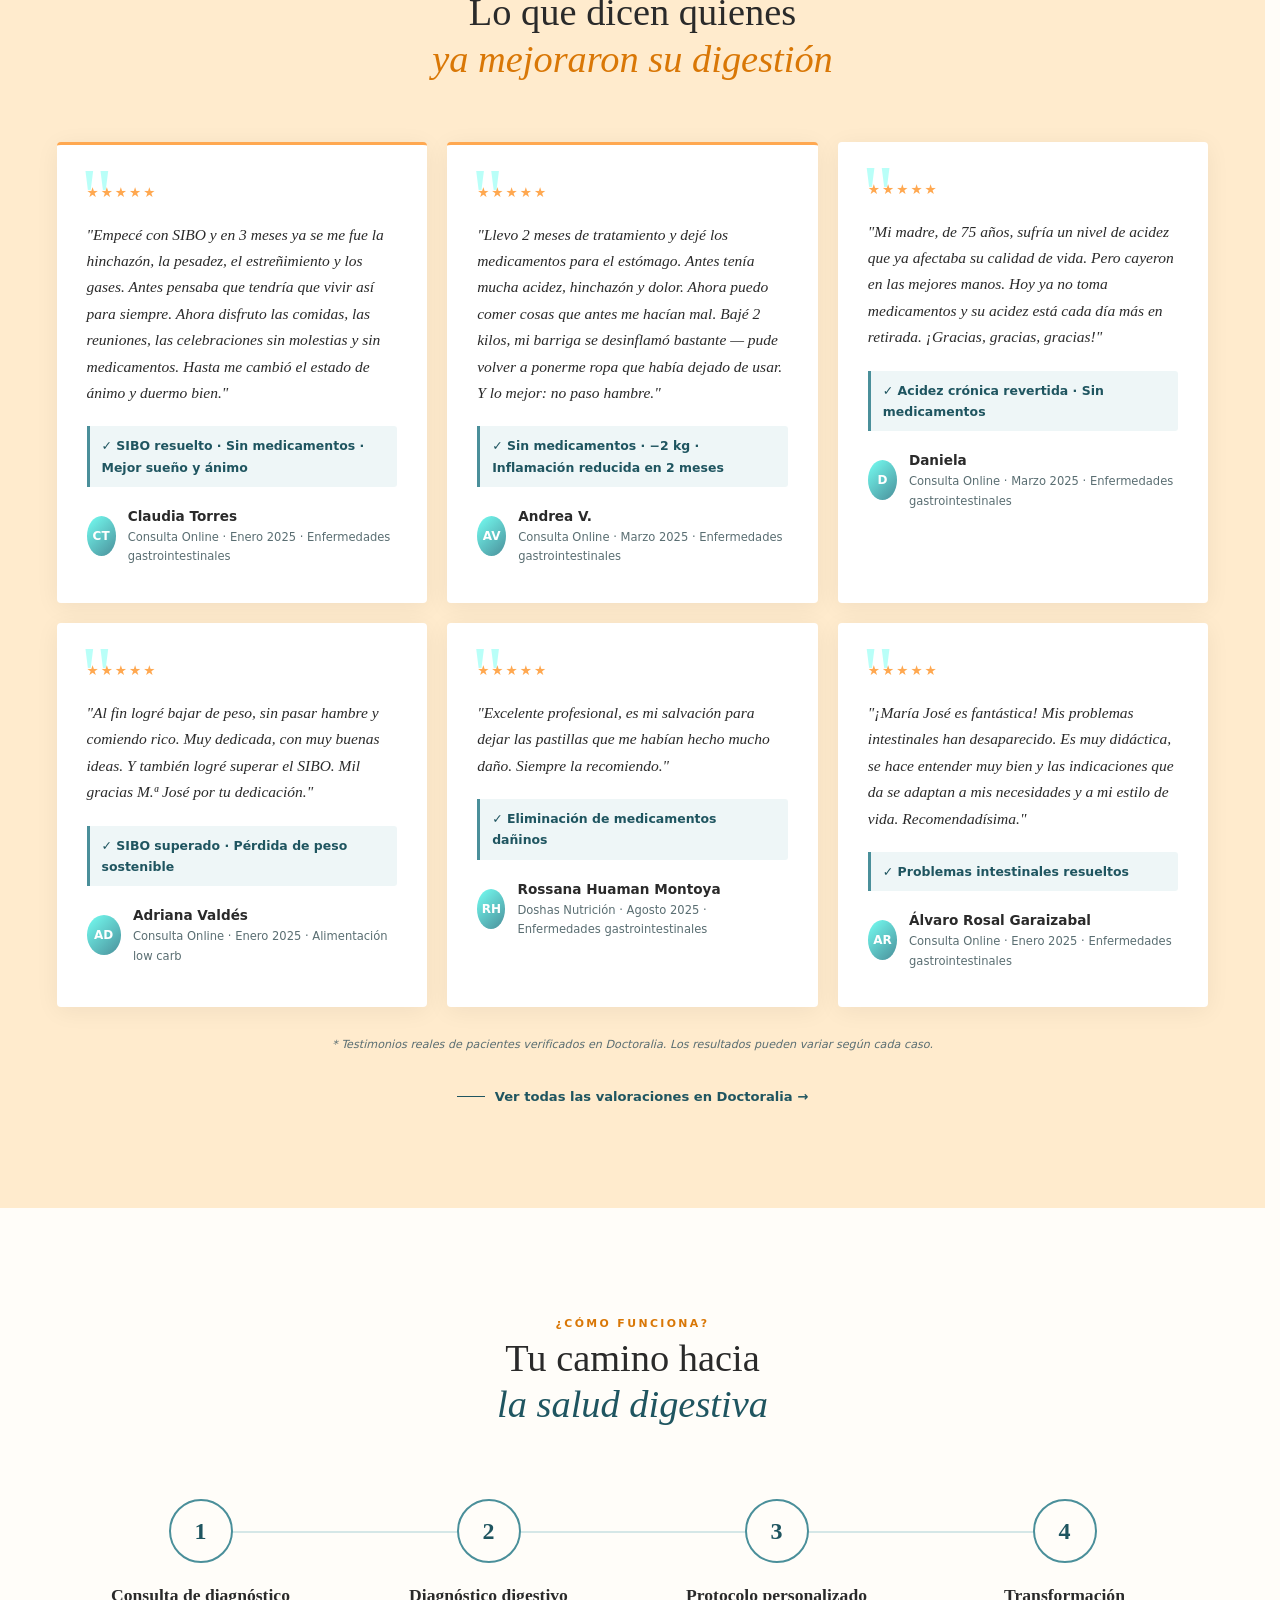
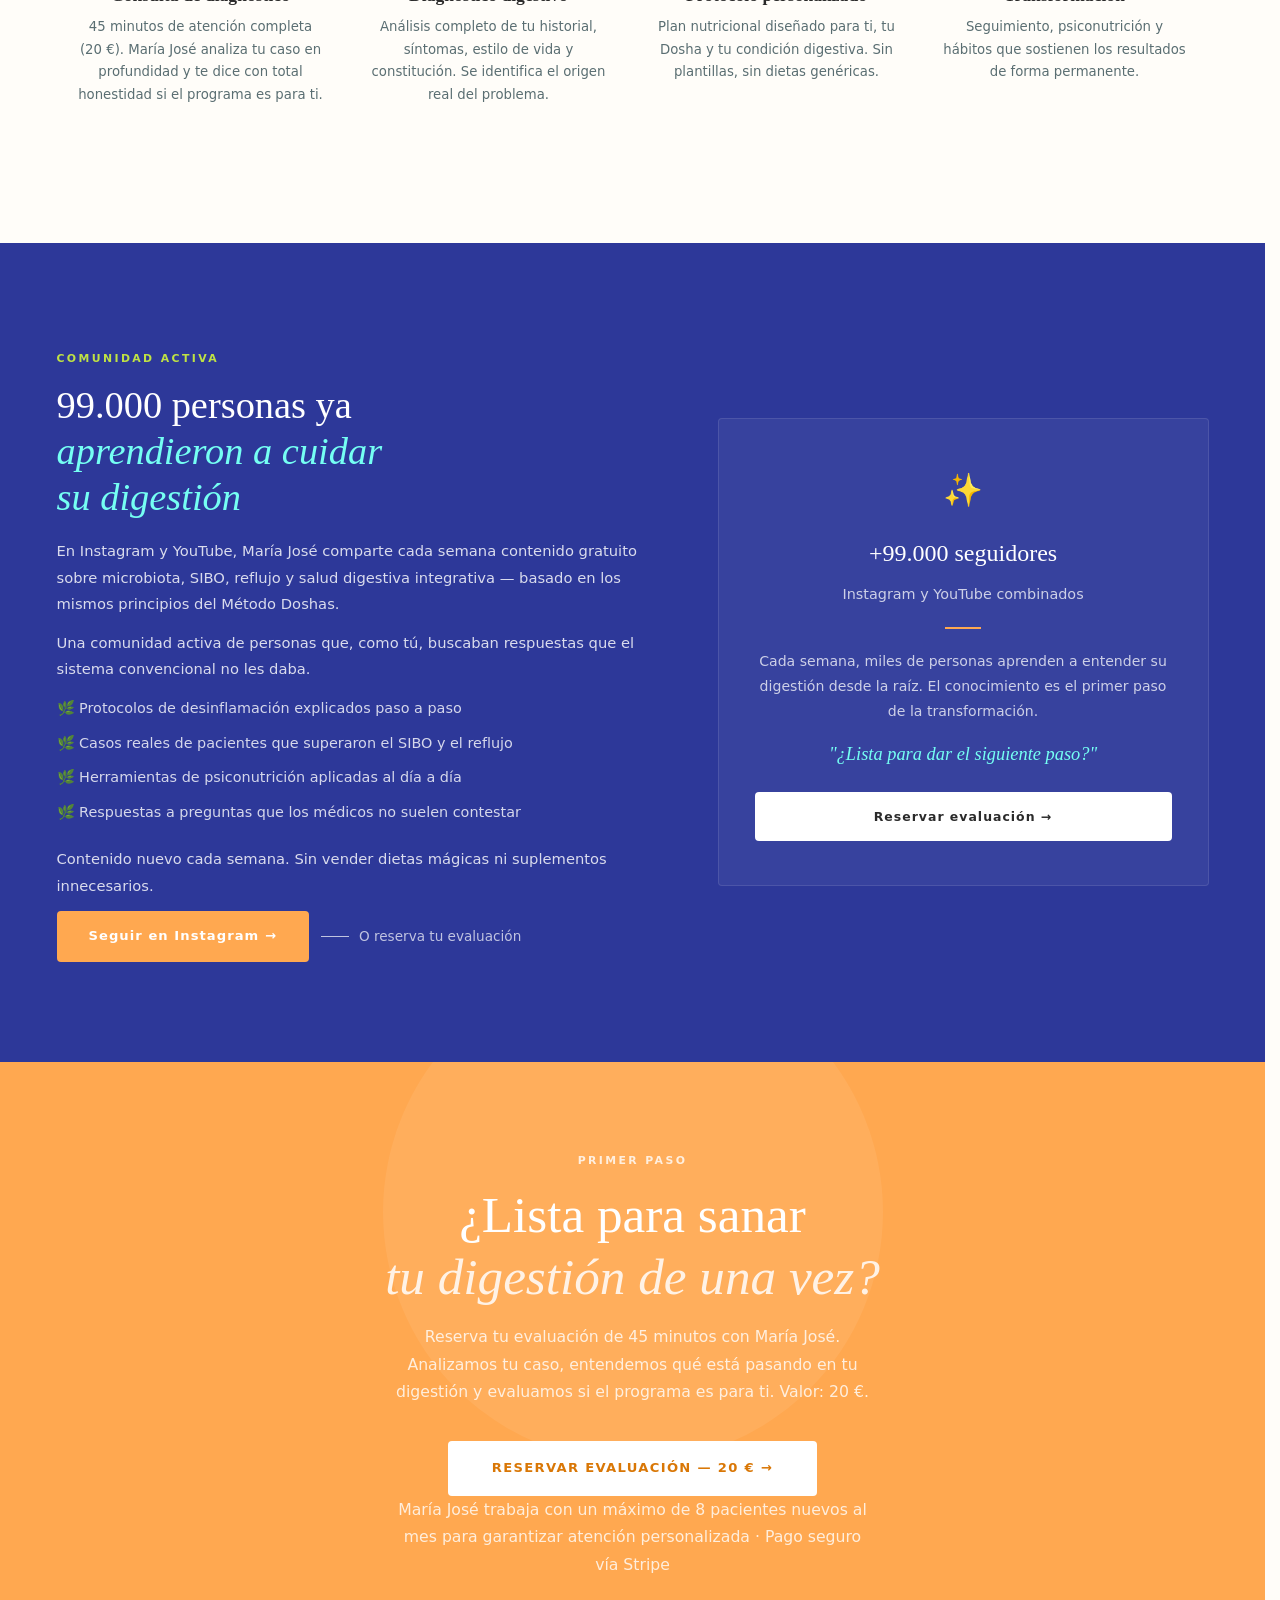
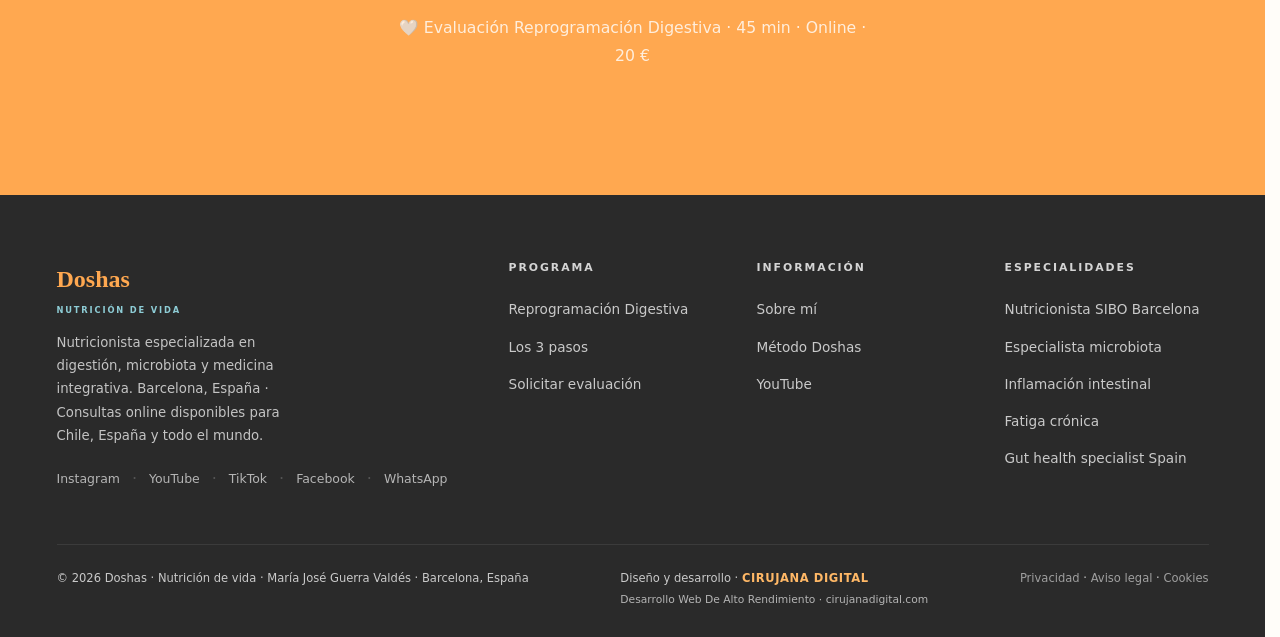
==== commit b9d94067: "slashh" ====
--- a/index.html
+++ b/index.html
@@ -497,7 +497,7 @@
 
           <div class="about-image-wrap fade-up">
             <img
-              src="/img/foto-mariajose2.webp"
+              src="img/foto-mariajose2.webp"
               alt="María José Guerra — Especialista en microbiota y digestión Barcelona"
               width="600"
               height="800"
